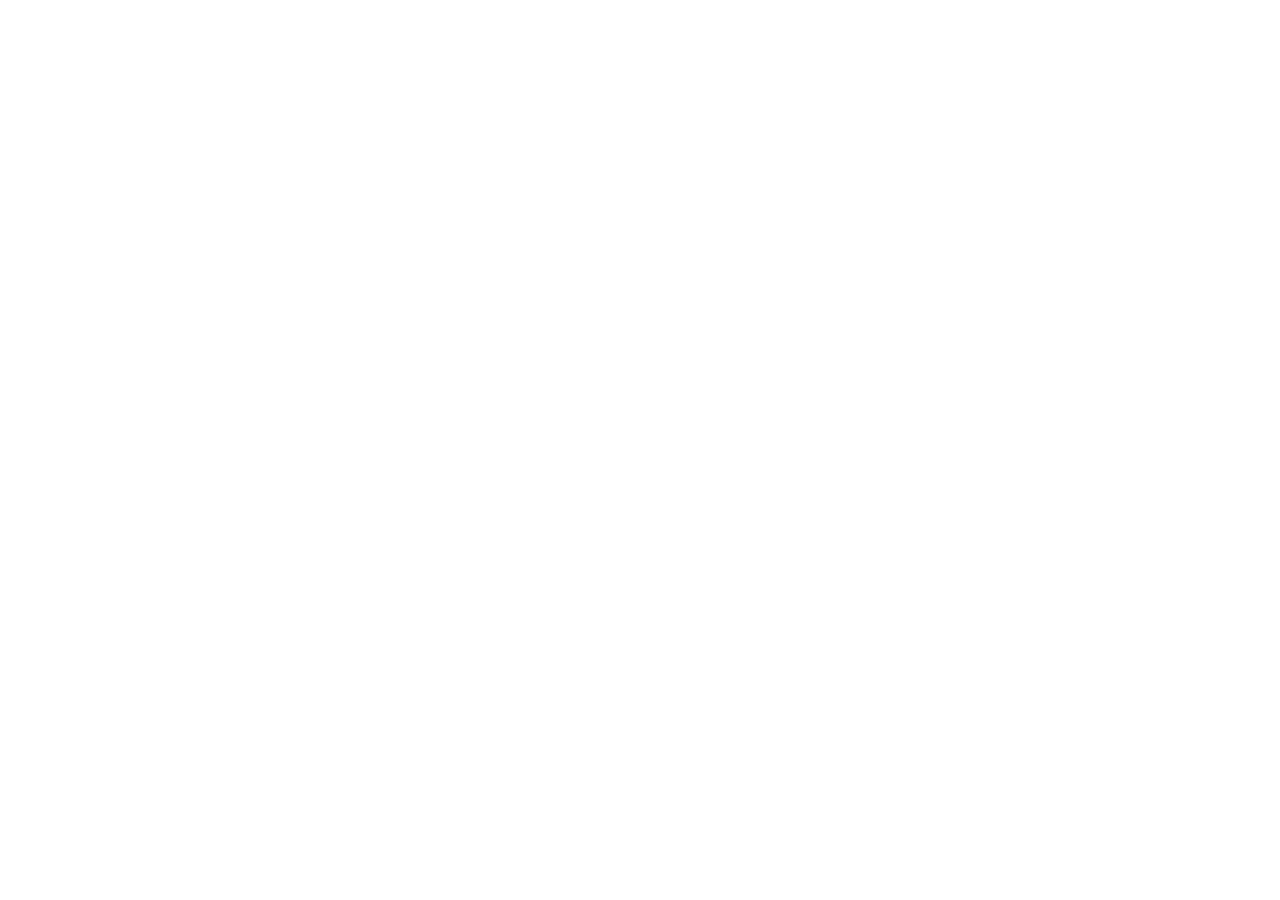
==== index.html @ 5cc33b31 "1. Context fix 2. Upgrade dependencies" ====
<!DOCTYPE html>
<html>
<head>
  <!--
    If you are serving your web app in a path other than the root, change the
    href value below to reflect the base path you are serving from.

    The path provided below has to start and end with a slash "/" in order for
    it to work correctly.

    For more details:
    * https://developer.mozilla.org/en-US/docs/Web/HTML/Element/base

    This is a placeholder for base href that will be replaced by the value of
    the `--base-href` argument provided to `flutter build`.
  -->
  <base href="/">

  <meta charset="UTF-8">
  <meta content="IE=Edge" http-equiv="X-UA-Compatible">
  <meta name="description" content="A new Flutter project.">

  <!-- iOS meta tags & icons -->
  <meta name="apple-mobile-web-app-capable" content="yes">
  <meta name="apple-mobile-web-app-status-bar-style" content="black">
  <meta name="apple-mobile-web-app-title" content="Gerzha Portfolio">
  <link rel="apple-touch-icon" href="icons/Icon-192.png">

  <!-- Favicon -->
  <link rel="icon" type="image/png" href="favicon.png"/>

  <title>Gerzha Portfolio</title>
  <link rel="manifest" href="manifest.json">
</head>
<body>
<script src="flutter_bootstrap.js" async></script>
</body>
</html>
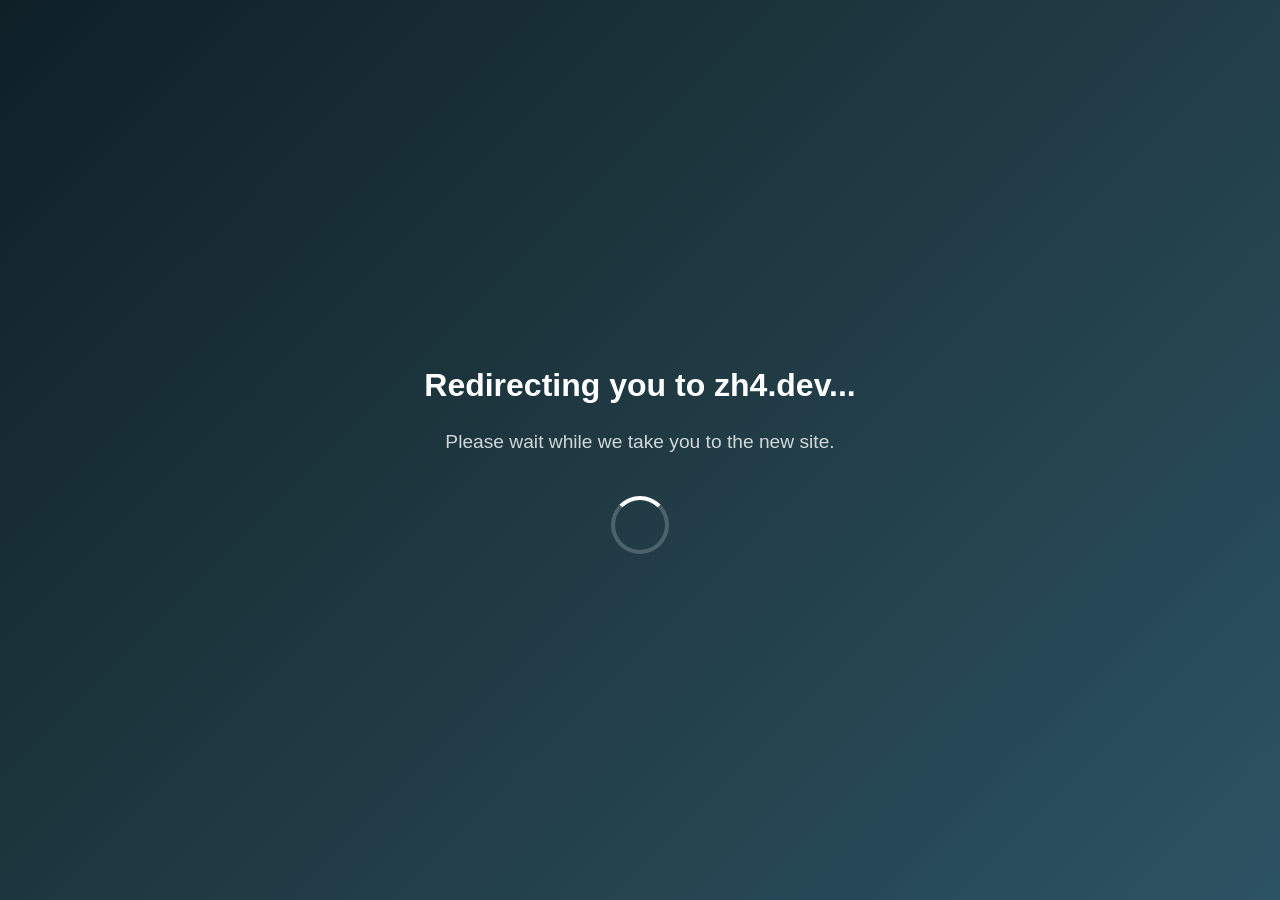
==== commit 07219bf8: "redirect update" ====
--- a/index.html
+++ b/index.html
@@ -1,38 +1,55 @@
 <!DOCTYPE html>
-<html>
-<head>
-  <!--
-    If you are serving your web app in a path other than the root, change the
-    href value below to reflect the base path you are serving from.
-
-    The path provided below has to start and end with a slash "/" in order for
-    it to work correctly.
-
-    For more details:
-    * https://developer.mozilla.org/en-US/docs/Web/HTML/Element/base
-
-    This is a placeholder for base href that will be replaced by the value of
-    the `--base-href` argument provided to `flutter build`.
-  -->
-  <base href="/">
-
-  <meta charset="UTF-8">
-  <meta content="IE=Edge" http-equiv="X-UA-Compatible">
-  <meta name="description" content="A new Flutter project.">
-
-  <!-- iOS meta tags & icons -->
-  <meta name="apple-mobile-web-app-capable" content="yes">
-  <meta name="apple-mobile-web-app-status-bar-style" content="black">
-  <meta name="apple-mobile-web-app-title" content="Gerzha Portfolio">
-  <link rel="apple-touch-icon" href="icons/Icon-192.png">
-
-  <!-- Favicon -->
-  <link rel="icon" type="image/png" href="favicon.png"/>
-
-  <title>Gerzha Portfolio</title>
-  <link rel="manifest" href="manifest.json">
-</head>
-<body>
-<script src="flutter_bootstrap.js" async></script>
-</body>
+<html lang="en">
+  <head>
+    <meta charset="UTF-8" />
+    <meta name="viewport" content="width=device-width, initial-scale=1.0" />
+    <title>Redirecting to zh4.dev...</title>
+    <style>
+      body {
+        background: linear-gradient(135deg, #0f2027, #203a43, #2c5364);
+        color: white;
+        font-family: Arial, sans-serif;
+        display: flex;
+        flex-direction: column;
+        justify-content: center;
+        align-items: center;
+        height: 100vh;
+        margin: 0;
+        text-align: center;
+      }
+      h1 {
+        font-size: 2rem;
+        margin-bottom: 0.5rem;
+      }
+      p {
+        font-size: 1.2rem;
+        opacity: 0.8;
+      }
+      .spinner {
+        margin-top: 1.5rem;
+        width: 50px;
+        height: 50px;
+        border: 4px solid rgba(255, 255, 255, 0.2);
+        border-top: 4px solid #fff;
+        border-radius: 50%;
+        animation: spin 1s linear infinite;
+      }
+      @keyframes spin {
+        to {
+          transform: rotate(360deg);
+        }
+      }
+    </style>
+    <meta http-equiv="refresh" content="3;url=https://zh4.dev/" />
+  </head>
+  <body>
+    <h1>Redirecting you to zh4.dev...</h1>
+    <p>Please wait while we take you to the new site.</p>
+    <div class="spinner"></div>
+    <script>
+      setTimeout(() => {
+        window.location.href = "https://zh4.dev/";
+      }, 3000);
+    </script>
+  </body>
 </html>
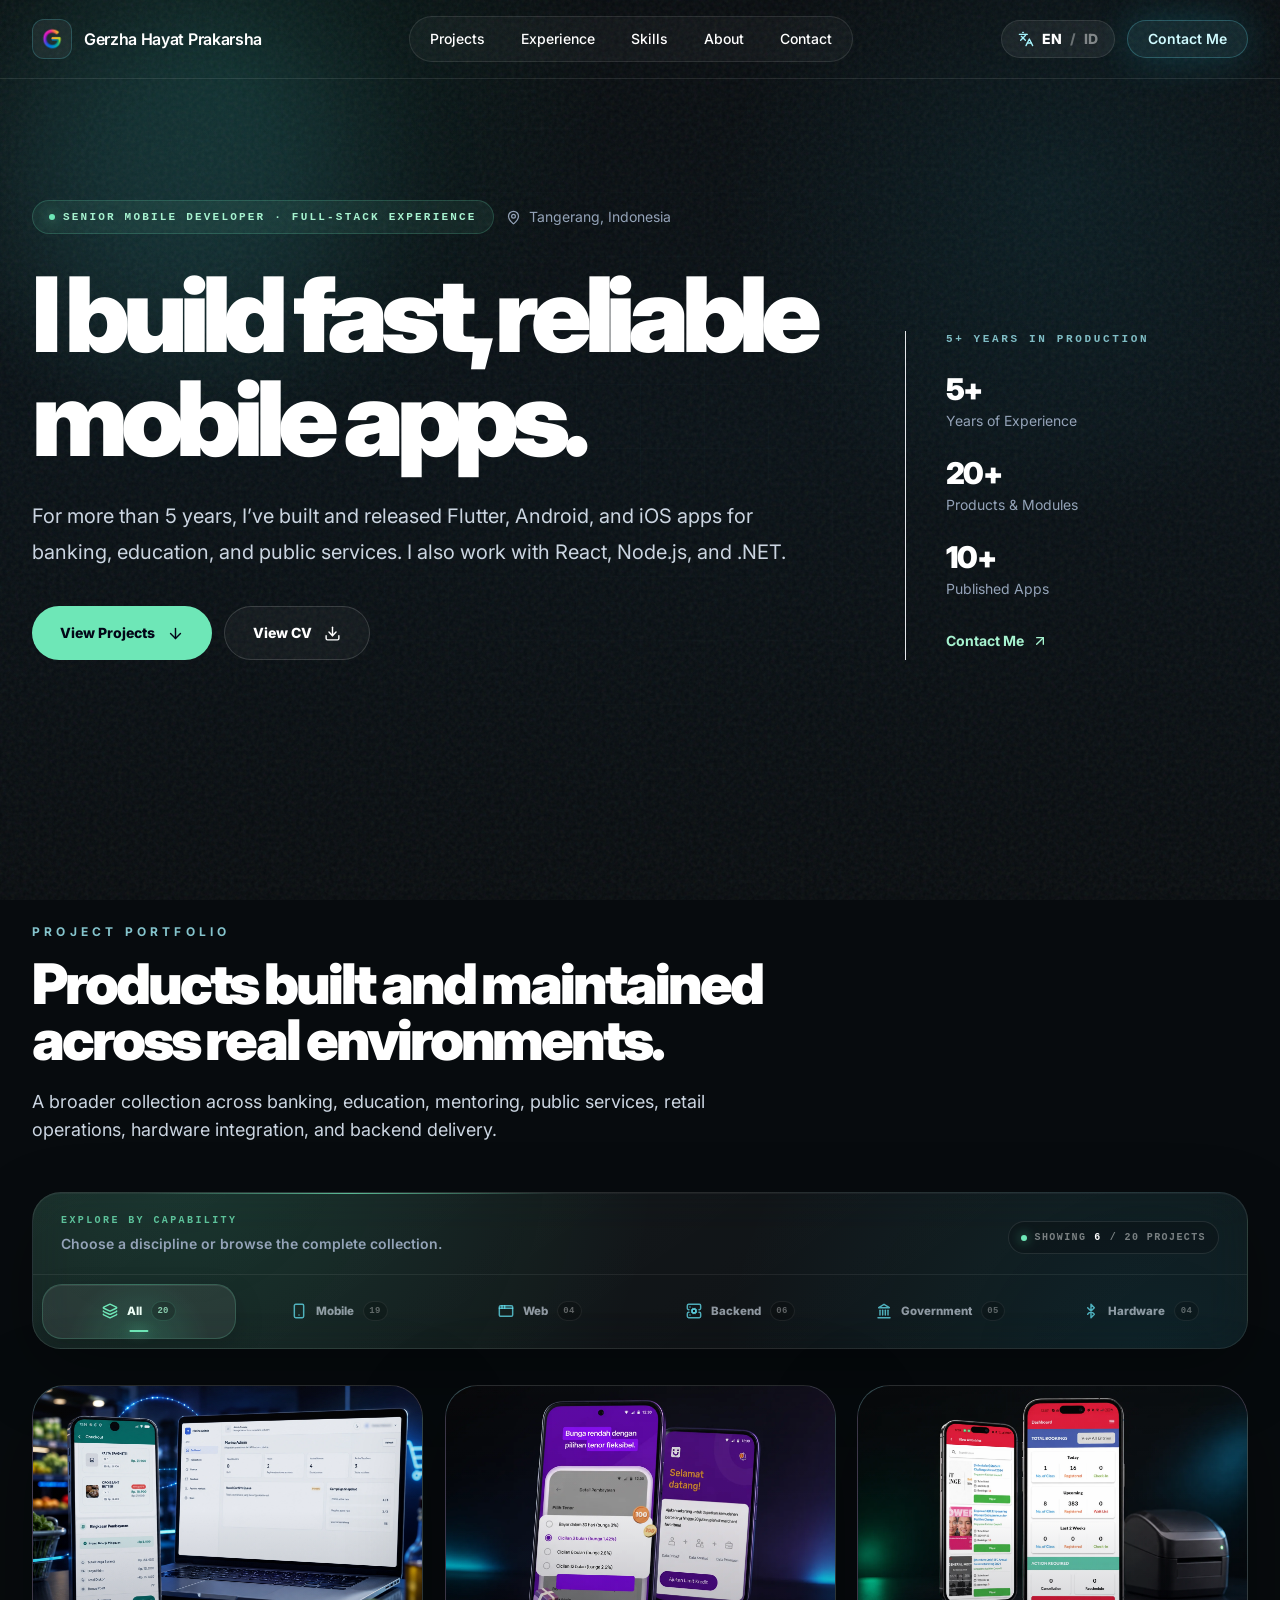
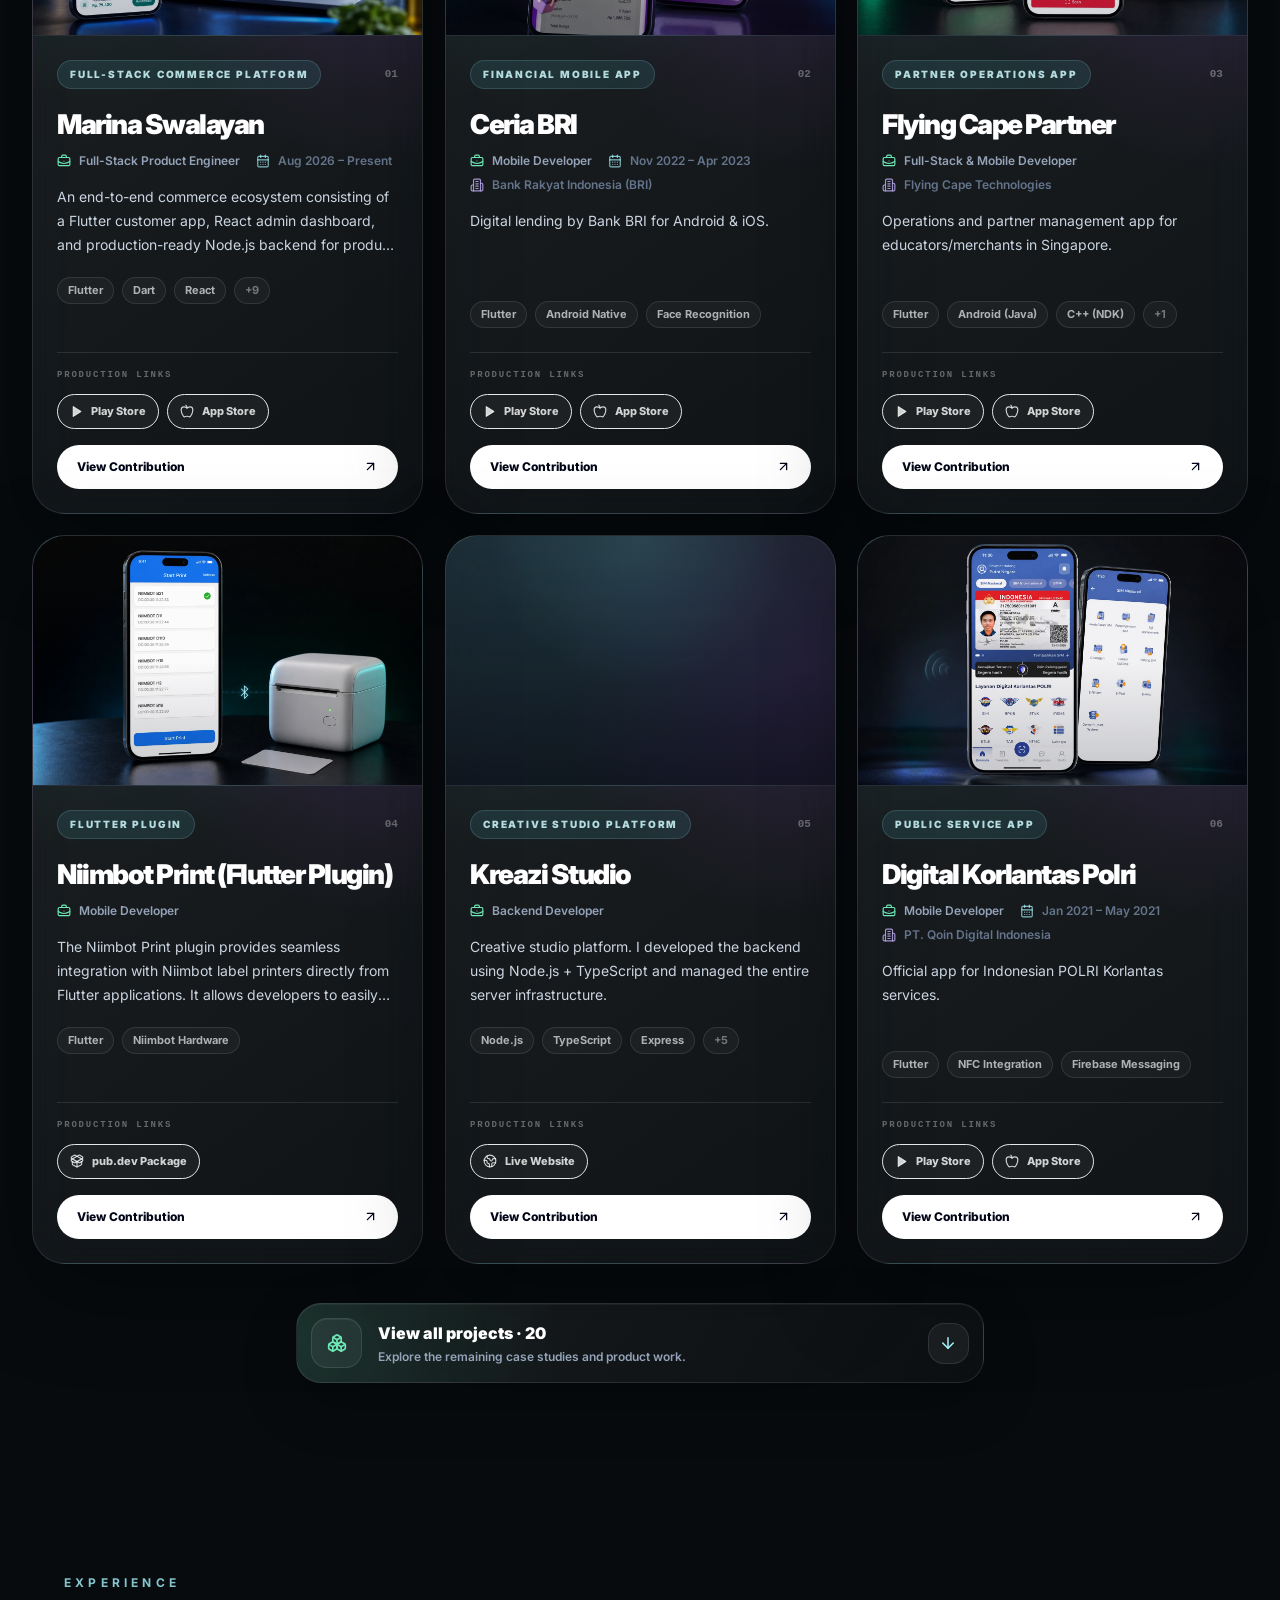
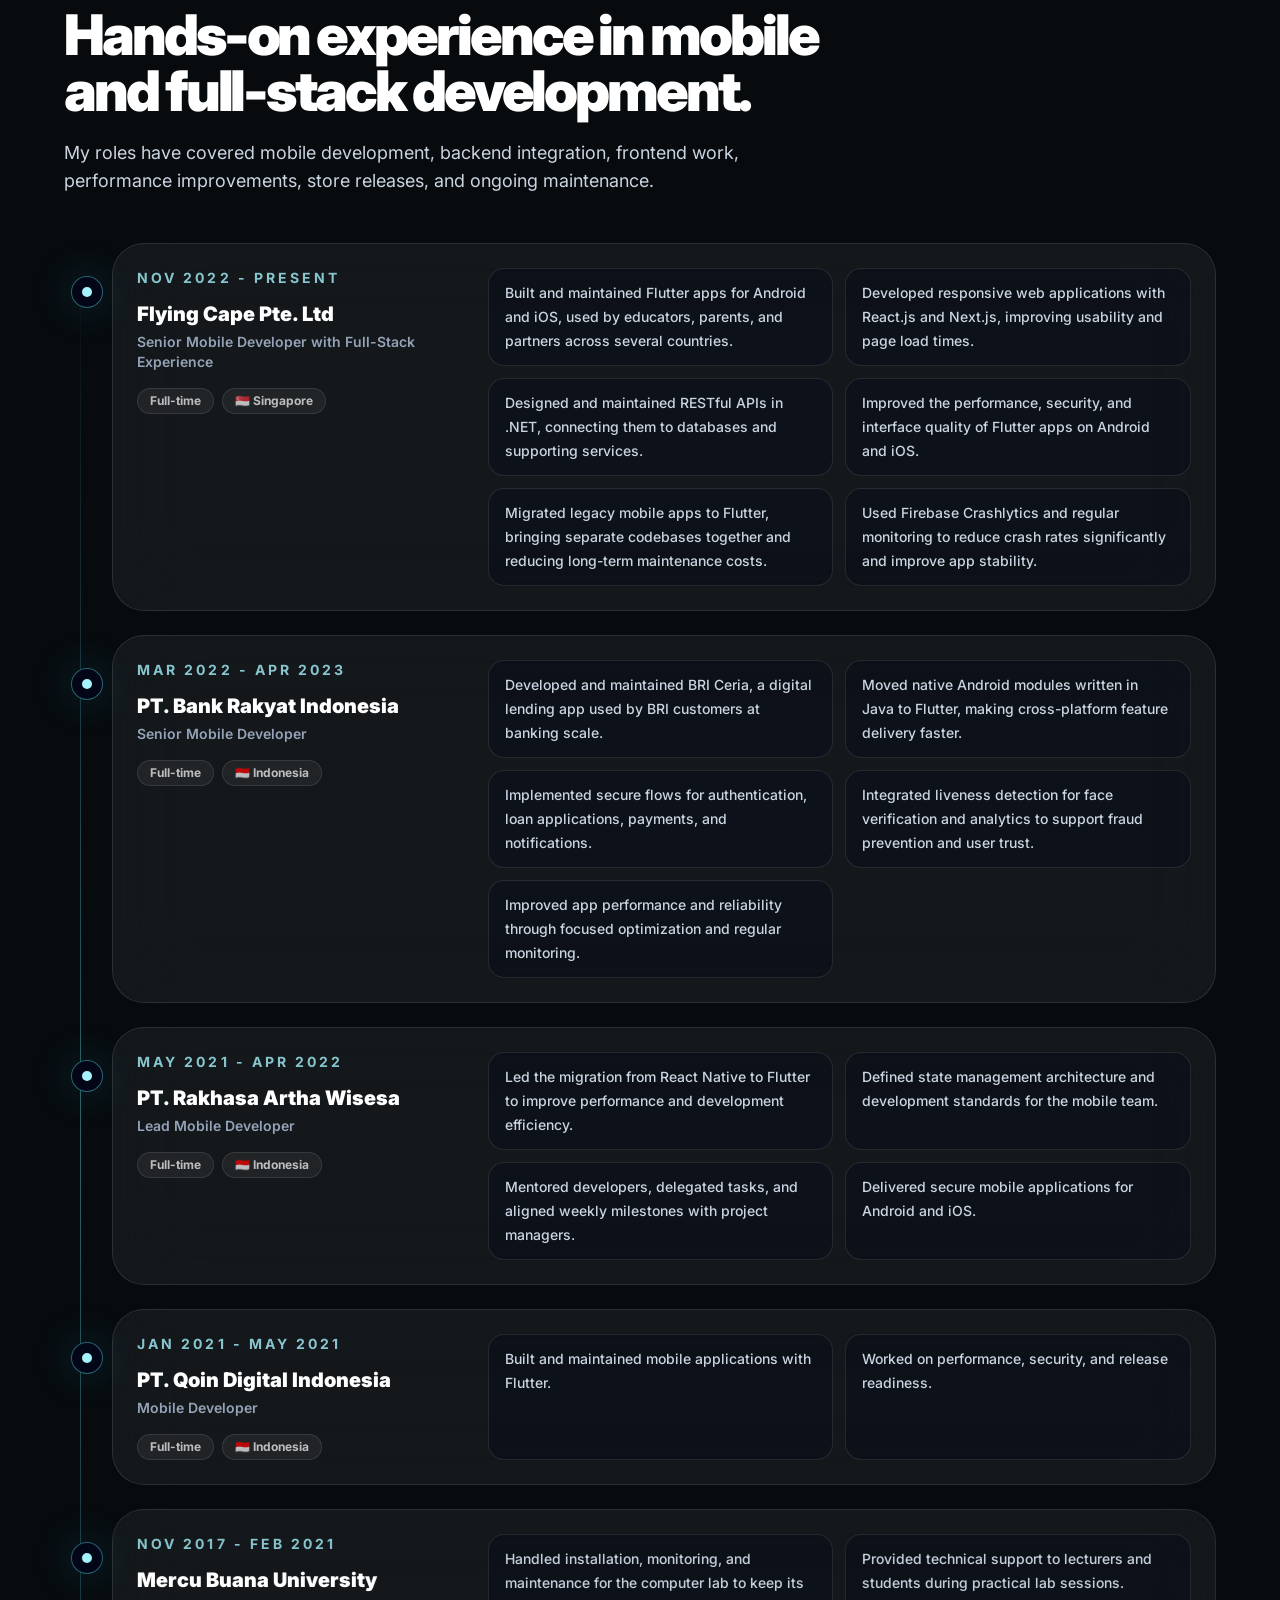
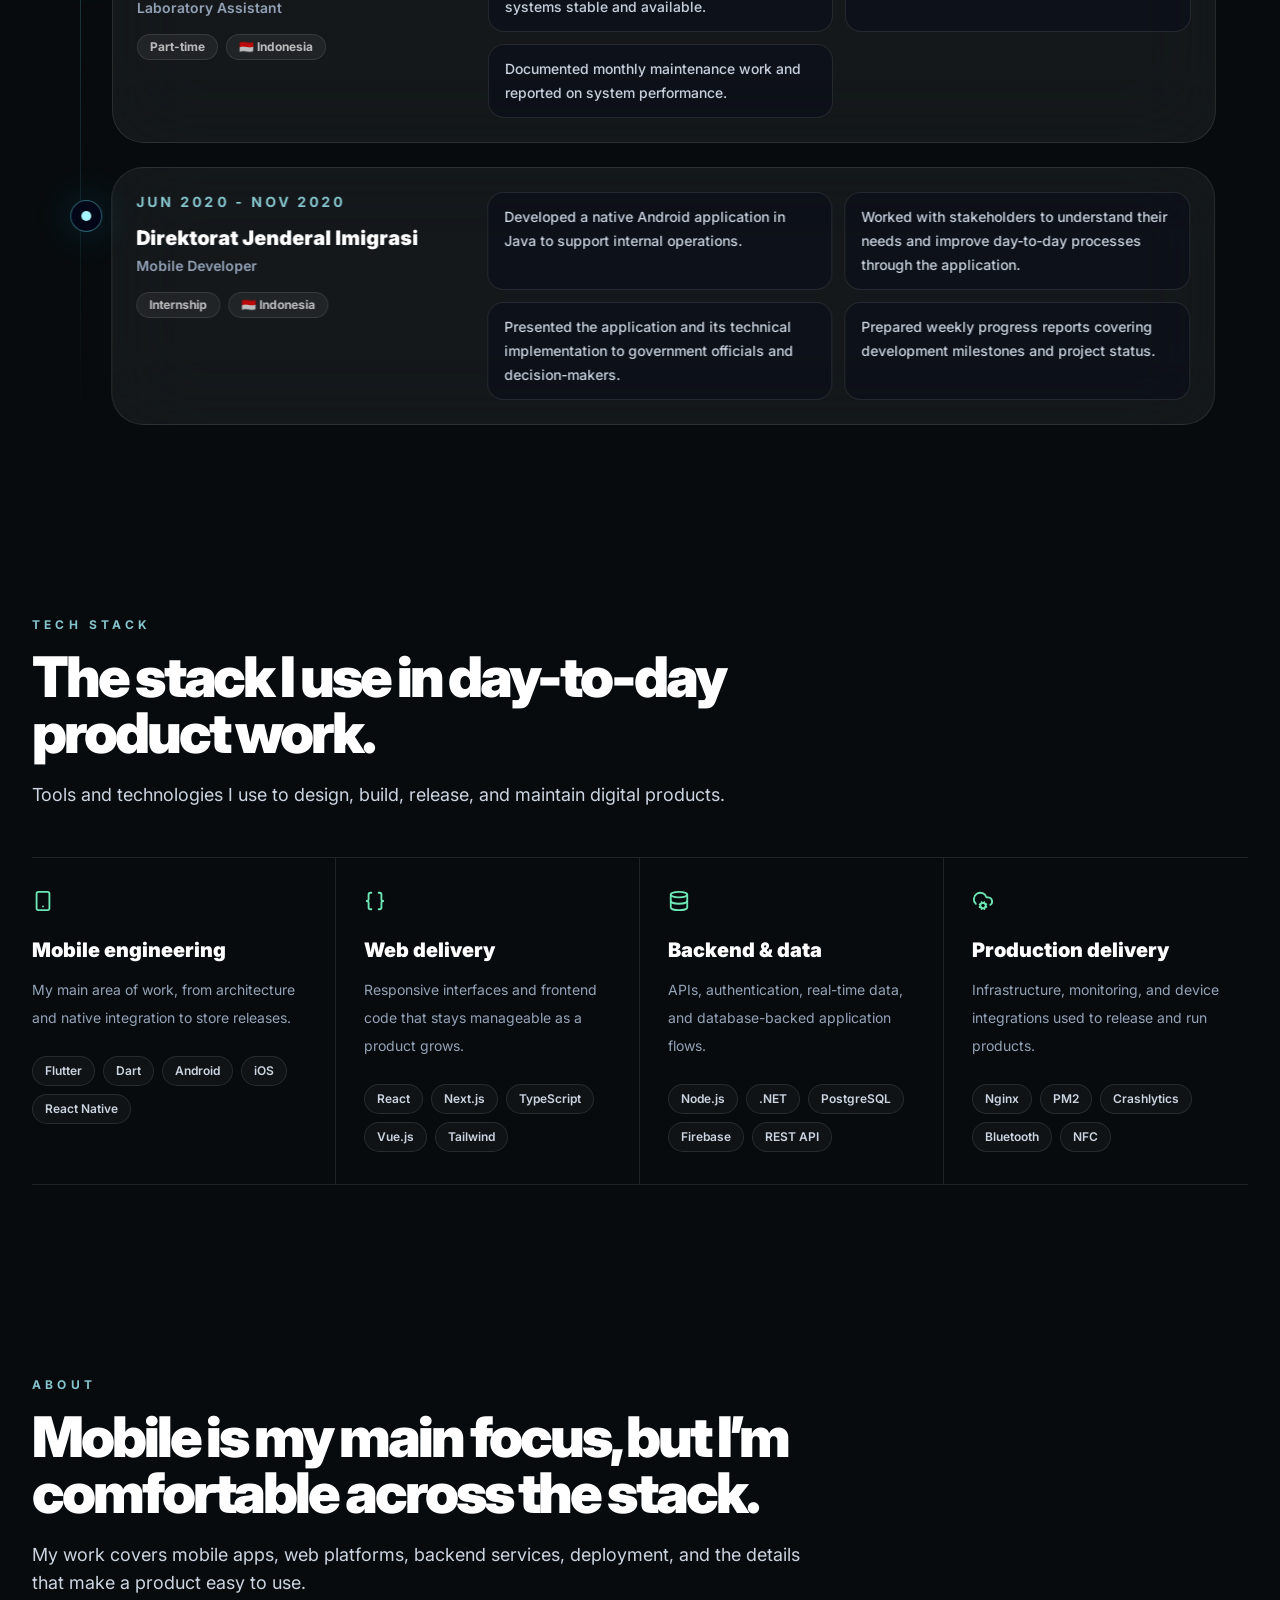
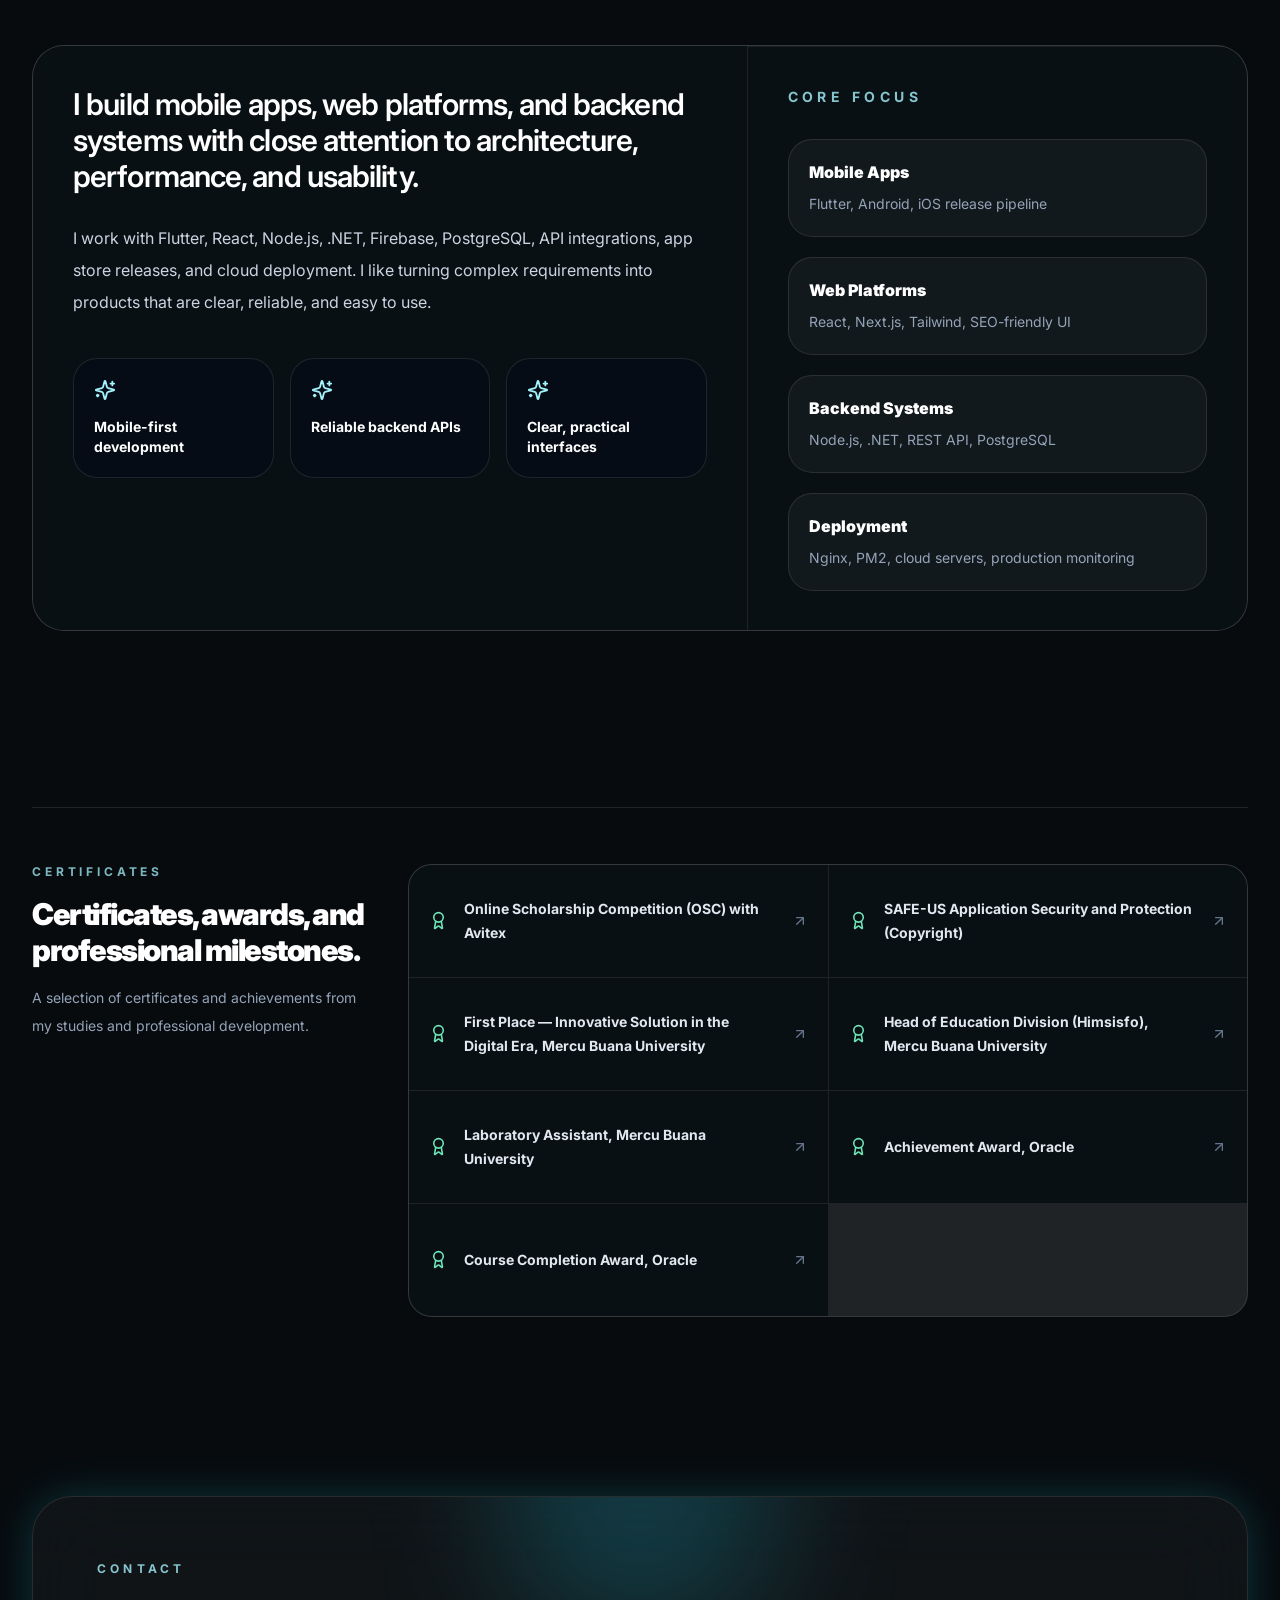
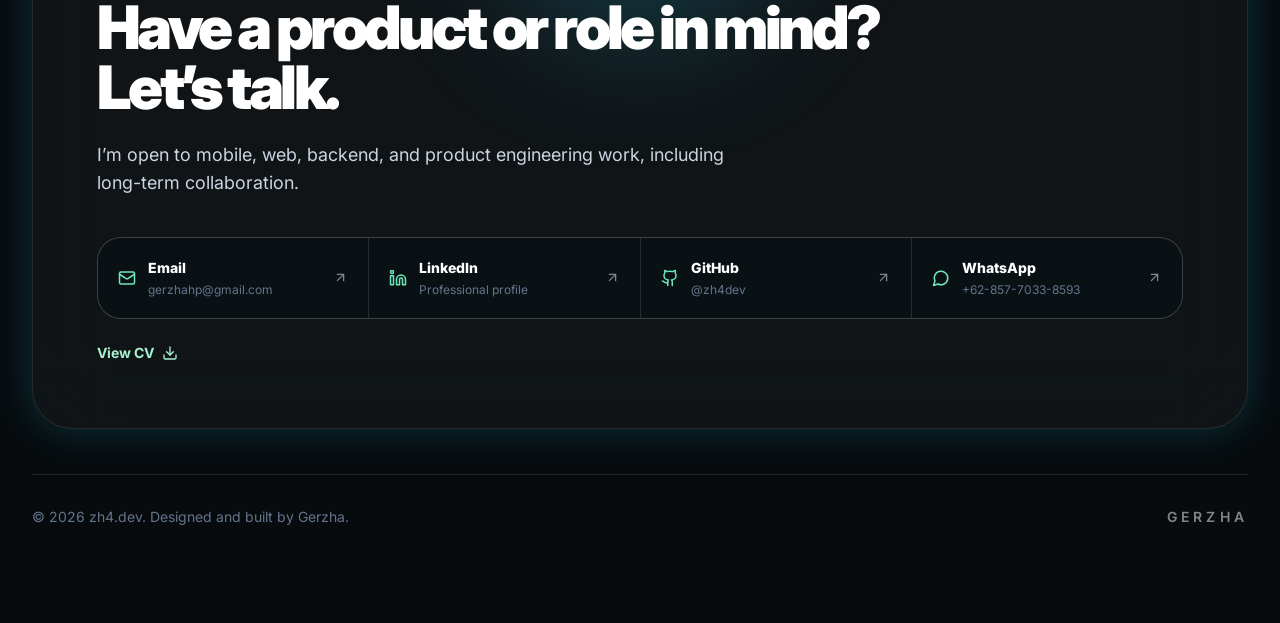
==== commit 74beda72: "deploy: 2d07aebafcedff096d722b6d6748d28597217d83" ====
--- a/index.html
+++ b/index.html
@@ -1,55 +1,55 @@
-<!DOCTYPE html>
+<!doctype html>
 <html lang="en">
   <head>
     <meta charset="UTF-8" />
     <meta name="viewport" content="width=device-width, initial-scale=1.0" />
-    <title>Redirecting to zh4.dev...</title>
-    <style>
-      body {
-        background: linear-gradient(135deg, #0f2027, #203a43, #2c5364);
-        color: white;
-        font-family: Arial, sans-serif;
-        display: flex;
-        flex-direction: column;
-        justify-content: center;
-        align-items: center;
-        height: 100vh;
-        margin: 0;
-        text-align: center;
-      }
-      h1 {
-        font-size: 2rem;
-        margin-bottom: 0.5rem;
-      }
-      p {
-        font-size: 1.2rem;
-        opacity: 0.8;
-      }
-      .spinner {
-        margin-top: 1.5rem;
-        width: 50px;
-        height: 50px;
-        border: 4px solid rgba(255, 255, 255, 0.2);
-        border-top: 4px solid #fff;
-        border-radius: 50%;
-        animation: spin 1s linear infinite;
-      }
-      @keyframes spin {
-        to {
-          transform: rotate(360deg);
-        }
-      }
-    </style>
-    <meta http-equiv="refresh" content="3;url=https://zh4.dev/" />
+    <meta
+      name="google-site-verification"
+      content="vZ1jw9jtbKmIU2nOE1uJ4Air_D8agWM5PkGmfLIkGTE"
+    />
+    <link rel="icon" type="image/svg+xml" href="/images/logo.png" />
+    <meta
+      name="description"
+      content="Portfolio of Gerzha Hayat Prakarsha, a Senior Mobile and Full-Stack Developer working with Flutter, React, Node.js, .NET, Firebase, and PostgreSQL."
+    />
+    <meta
+      property="og:title"
+      content="Gerzha / zh4.dev — Full-Stack & Mobile Developer"
+    />
+    <meta
+      property="og:description"
+      content="I build mobile apps, web platforms, and backend systems with a focus on performance, reliability, and usability."
+    />
+    <meta property="og:type" content="website" />
+    <meta property="og:url" content="https://zh4.dev/" />
+    <meta property="og:site_name" content="zh4.dev — Gerzha Portfolio" />
+    <meta property="og:image" content="https://zh4.dev/images/og-zh4-dev.png" />
+    <meta property="og:image:width" content="1200" />
+    <meta property="og:image:height" content="630" />
+    <meta property="twitter:card" content="summary_large_image" />
+    <meta
+      property="twitter:title"
+      content="Gerzha / zh4.dev — Full-Stack & Mobile Developer"
+    />
+    <meta
+      property="twitter:description"
+      content="I build mobile apps, web platforms, and backend systems with a focus on performance, reliability, and usability."
+    />
+    <meta
+      property="twitter:image"
+      content="https://zh4.dev/images/og-zh4-dev.png"
+    />
+    <title>Gerzha / zh4.dev — Full-Stack & Mobile Developer</title>
+    <link rel="preconnect" href="https://fonts.googleapis.com" />
+    <link rel="preconnect" href="https://fonts.gstatic.com" crossorigin />
+    <link
+      href="https://fonts.googleapis.com/css2?family=Inter:wght@400;500;600;700;800;900&display=swap"
+      rel="stylesheet"
+    />
+    <script type="module" crossorigin src="/assets/index-fwxd64gO.js"></script>
+    <link rel="stylesheet" crossorigin href="/assets/index-BxoQ1Bgg.css">
   </head>
   <body>
-    <h1>Redirecting you to zh4.dev...</h1>
-    <p>Please wait while we take you to the new site.</p>
-    <div class="spinner"></div>
-    <script>
-      setTimeout(() => {
-        window.location.href = "https://zh4.dev/";
-      }, 3000);
-    </script>
+    <div id="root"></div>
   </body>
 </html>
--- a/assets/index-BxoQ1Bgg.css
+++ b/assets/index-BxoQ1Bgg.css
@@ -0,0 +1 @@
+*,:before,:after{--tw-border-spacing-x: 0;--tw-border-spacing-y: 0;--tw-translate-x: 0;--tw-translate-y: 0;--tw-rotate: 0;--tw-skew-x: 0;--tw-skew-y: 0;--tw-scale-x: 1;--tw-scale-y: 1;--tw-pan-x: ;--tw-pan-y: ;--tw-pinch-zoom: ;--tw-scroll-snap-strictness: proximity;--tw-gradient-from-position: ;--tw-gradient-via-position: ;--tw-gradient-to-position: ;--tw-ordinal: ;--tw-slashed-zero: ;--tw-numeric-figure: ;--tw-numeric-spacing: ;--tw-numeric-fraction: ;--tw-ring-inset: ;--tw-ring-offset-width: 0px;--tw-ring-offset-color: #fff;--tw-ring-color: rgb(59 130 246 / .5);--tw-ring-offset-shadow: 0 0 #0000;--tw-ring-shadow: 0 0 #0000;--tw-shadow: 0 0 #0000;--tw-shadow-colored: 0 0 #0000;--tw-blur: ;--tw-brightness: ;--tw-contrast: ;--tw-grayscale: ;--tw-hue-rotate: ;--tw-invert: ;--tw-saturate: ;--tw-sepia: ;--tw-drop-shadow: ;--tw-backdrop-blur: ;--tw-backdrop-brightness: ;--tw-backdrop-contrast: ;--tw-backdrop-grayscale: ;--tw-backdrop-hue-rotate: ;--tw-backdrop-invert: ;--tw-backdrop-opacity: ;--tw-backdrop-saturate: ;--tw-backdrop-sepia: ;--tw-contain-size: ;--tw-contain-layout: ;--tw-contain-paint: ;--tw-contain-style: }::backdrop{--tw-border-spacing-x: 0;--tw-border-spacing-y: 0;--tw-translate-x: 0;--tw-translate-y: 0;--tw-rotate: 0;--tw-skew-x: 0;--tw-skew-y: 0;--tw-scale-x: 1;--tw-scale-y: 1;--tw-pan-x: ;--tw-pan-y: ;--tw-pinch-zoom: ;--tw-scroll-snap-strictness: proximity;--tw-gradient-from-position: ;--tw-gradient-via-position: ;--tw-gradient-to-position: ;--tw-ordinal: ;--tw-slashed-zero: ;--tw-numeric-figure: ;--tw-numeric-spacing: ;--tw-numeric-fraction: ;--tw-ring-inset: ;--tw-ring-offset-width: 0px;--tw-ring-offset-color: #fff;--tw-ring-color: rgb(59 130 246 / .5);--tw-ring-offset-shadow: 0 0 #0000;--tw-ring-shadow: 0 0 #0000;--tw-shadow: 0 0 #0000;--tw-shadow-colored: 0 0 #0000;--tw-blur: ;--tw-brightness: ;--tw-contrast: ;--tw-grayscale: ;--tw-hue-rotate: ;--tw-invert: ;--tw-saturate: ;--tw-sepia: ;--tw-drop-shadow: ;--tw-backdrop-blur: ;--tw-backdrop-brightness: ;--tw-backdrop-contrast: ;--tw-backdrop-grayscale: ;--tw-backdrop-hue-rotate: ;--tw-backdrop-invert: ;--tw-backdrop-opacity: ;--tw-backdrop-saturate: ;--tw-backdrop-sepia: ;--tw-contain-size: ;--tw-contain-layout: ;--tw-contain-paint: ;--tw-contain-style: }*,:before,:after{box-sizing:border-box;border-width:0;border-style:solid;border-color:#e5e7eb}:before,:after{--tw-content: ""}html,:host{line-height:1.5;-webkit-text-size-adjust:100%;-moz-tab-size:4;-o-tab-size:4;tab-size:4;font-family:Inter,ui-sans-serif,system-ui;font-feature-settings:normal;font-variation-settings:normal;-webkit-tap-highlight-color:transparent}body{margin:0;line-height:inherit}hr{height:0;color:inherit;border-top-width:1px}abbr:where([title]){-webkit-text-decoration:underline dotted;text-decoration:underline dotted}h1,h2,h3,h4,h5,h6{font-size:inherit;font-weight:inherit}a{color:inherit;text-decoration:inherit}b,strong{font-weight:bolder}code,kbd,samp,pre{font-family:ui-monospace,SFMono-Regular,Menlo,Monaco,Consolas,Liberation Mono,Courier New,monospace;font-feature-settings:normal;font-variation-settings:normal;font-size:1em}small{font-size:80%}sub,sup{font-size:75%;line-height:0;position:relative;vertical-align:baseline}sub{bottom:-.25em}sup{top:-.5em}table{text-indent:0;border-color:inherit;border-collapse:collapse}button,input,optgroup,select,textarea{font-family:inherit;font-feature-settings:inherit;font-variation-settings:inherit;font-size:100%;font-weight:inherit;line-height:inherit;letter-spacing:inherit;color:inherit;margin:0;padding:0}button,select{text-transform:none}button,input:where([type=button]),input:where([type=reset]),input:where([type=submit]){-webkit-appearance:button;background-color:transparent;background-image:none}:-moz-focusring{outline:auto}:-moz-ui-invalid{box-shadow:none}progress{vertical-align:baseline}::-webkit-inner-spin-button,::-webkit-outer-spin-button{height:auto}[type=search]{-webkit-appearance:textfield;outline-offset:-2px}::-webkit-search-decoration{-webkit-appearance:none}::-webkit-file-upload-button{-webkit-appearance:button;font:inherit}summary{display:list-item}blockquote,dl,dd,h1,h2,h3,h4,h5,h6,hr,figure,p,pre{margin:0}fieldset{margin:0;padding:0}legend{padding:0}ol,ul,menu{list-style:none;margin:0;padding:0}dialog{padding:0}textarea{resize:vertical}input::-moz-placeholder,textarea::-moz-placeholder{opacity:1;color:#9ca3af}input::placeholder,textarea::placeholder{opacity:1;color:#9ca3af}button,[role=button]{cursor:pointer}:disabled{cursor:default}img,svg,video,canvas,audio,iframe,embed,object{display:block;vertical-align:middle}img,video{max-width:100%;height:auto}[hidden]:where(:not([hidden=until-found])){display:none}.pointer-events-none{pointer-events:none}.fixed{position:fixed}.absolute{position:absolute}.relative{position:relative}.sticky{position:sticky}.inset-0{top:0;right:0;bottom:0;left:0}.inset-5{top:1.25rem;right:1.25rem;bottom:1.25rem;left:1.25rem}.inset-x-8{left:2rem;right:2rem}.-bottom-14{bottom:-3.5rem}.-left-\[2\.6rem\]{left:-2.6rem}.-right-12{right:-3rem}.-top-12{top:-3rem}.left-0{left:0}.left-1\/2{left:50%}.left-10{left:2.5rem}.left-4{left:1rem}.right-0{right:0}.top-0{top:0}.top-1\/2{top:50%}.top-8{top:2rem}.z-0{z-index:0}.z-10{z-index:10}.z-50{z-index:50}.z-\[100\]{z-index:100}.z-\[1\]{z-index:1}.mx-5{margin-left:1.25rem;margin-right:1.25rem}.mx-auto{margin-left:auto;margin-right:auto}.mb-12{margin-bottom:3rem}.mb-2{margin-bottom:.5rem}.mb-3{margin-bottom:.75rem}.mb-4{margin-bottom:1rem}.mb-5{margin-bottom:1.25rem}.mb-7{margin-bottom:1.75rem}.mb-8{margin-bottom:2rem}.mb-9{margin-bottom:2.25rem}.mt-0\.5{margin-top:.125rem}.mt-1{margin-top:.25rem}.mt-1\.5{margin-top:.375rem}.mt-10{margin-top:2.5rem}.mt-12{margin-top:3rem}.mt-2{margin-top:.5rem}.mt-3{margin-top:.75rem}.mt-4{margin-top:1rem}.mt-5{margin-top:1.25rem}.mt-6{margin-top:1.5rem}.mt-7{margin-top:1.75rem}.mt-8{margin-top:2rem}.mt-9{margin-top:2.25rem}.mt-auto{margin-top:auto}.line-clamp-1{overflow:hidden;display:-webkit-box;-webkit-box-orient:vertical;-webkit-line-clamp:1}.line-clamp-3{overflow:hidden;display:-webkit-box;-webkit-box-orient:vertical;-webkit-line-clamp:3}.block{display:block}.flex{display:flex}.inline-flex{display:inline-flex}.grid{display:grid}.hidden{display:none}.aspect-\[16\/10\]{aspect-ratio:16/10}.h-1\.5{height:.375rem}.h-10{height:2.5rem}.h-14{height:3.5rem}.h-2{height:.5rem}.h-2\.5{height:.625rem}.h-20{height:5rem}.h-28{height:7rem}.h-3{height:.75rem}.h-32{height:8rem}.h-36{height:9rem}.h-6{height:1.5rem}.h-72{height:18rem}.h-8{height:2rem}.h-\[360px\]{height:360px}.h-full{height:100%}.h-px{height:1px}.max-h-\[calc\(100svh-4rem\)\]{max-height:calc(100svh - 4rem)}.min-h-28{min-height:7rem}.min-h-\[4\.5rem\]{min-height:4.5rem}.min-h-\[92vh\]{min-height:92vh}.min-h-screen{min-height:100vh}.w-1\.5{width:.375rem}.w-10{width:2.5rem}.w-14{width:3.5rem}.w-2\.5{width:.625rem}.w-20{width:5rem}.w-24{width:6rem}.w-28{width:7rem}.w-32{width:8rem}.w-36{width:9rem}.w-6{width:1.5rem}.w-72{width:18rem}.w-8{width:2rem}.w-\[360px\]{width:360px}.w-fit{width:-moz-fit-content;width:fit-content}.w-full{width:100%}.w-max{width:-moz-max-content;width:max-content}.w-px{width:1px}.min-w-0{min-width:0px}.max-w-2xl{max-width:42rem}.max-w-3xl{max-width:48rem}.max-w-4xl{max-width:56rem}.max-w-6xl{max-width:72rem}.max-w-7xl{max-width:80rem}.max-w-\[13ch\]{max-width:13ch}.flex-1{flex:1 1 0%}.shrink-0{flex-shrink:0}.-translate-x-1\/2{--tw-translate-x: -50%;transform:translate(var(--tw-translate-x),var(--tw-translate-y)) rotate(var(--tw-rotate)) skew(var(--tw-skew-x)) skewY(var(--tw-skew-y)) scaleX(var(--tw-scale-x)) scaleY(var(--tw-scale-y))}.-translate-y-1\/2{--tw-translate-y: -50%;transform:translate(var(--tw-translate-x),var(--tw-translate-y)) rotate(var(--tw-rotate)) skew(var(--tw-skew-x)) skewY(var(--tw-skew-y)) scaleX(var(--tw-scale-x)) scaleY(var(--tw-scale-y))}.transform{transform:translate(var(--tw-translate-x),var(--tw-translate-y)) rotate(var(--tw-rotate)) skew(var(--tw-skew-x)) skewY(var(--tw-skew-y)) scaleX(var(--tw-scale-x)) scaleY(var(--tw-scale-y))}@keyframes marquee{0%{transform:translate(0)}to{transform:translate(-50%)}}.animate-marquee{animation:marquee 30s linear infinite}.resize{resize:both}.scroll-mt-24{scroll-margin-top:6rem}.grid-cols-2{grid-template-columns:repeat(2,minmax(0,1fr))}.grid-cols-3{grid-template-columns:repeat(3,minmax(0,1fr))}.grid-cols-\[1fr_\.6fr\]{grid-template-columns:1fr .6fr}.flex-col{flex-direction:column}.flex-wrap{flex-wrap:wrap}.items-start{align-items:flex-start}.items-end{align-items:flex-end}.items-center{align-items:center}.justify-end{justify-content:flex-end}.justify-center{justify-content:center}.justify-between{justify-content:space-between}.gap-1{gap:.25rem}.gap-10{gap:2.5rem}.gap-14{gap:3.5rem}.gap-2{gap:.5rem}.gap-3{gap:.75rem}.gap-4{gap:1rem}.gap-5{gap:1.25rem}.gap-6{gap:1.5rem}.gap-8{gap:2rem}.gap-px{gap:1px}.gap-x-4{-moz-column-gap:1rem;column-gap:1rem}.gap-x-8{-moz-column-gap:2rem;column-gap:2rem}.gap-y-2{row-gap:.5rem}.gap-y-6{row-gap:1.5rem}.space-y-5>:not([hidden])~:not([hidden]){--tw-space-y-reverse: 0;margin-top:calc(1.25rem * calc(1 - var(--tw-space-y-reverse)));margin-bottom:calc(1.25rem * var(--tw-space-y-reverse))}.space-y-6>:not([hidden])~:not([hidden]){--tw-space-y-reverse: 0;margin-top:calc(1.5rem * calc(1 - var(--tw-space-y-reverse)));margin-bottom:calc(1.5rem * var(--tw-space-y-reverse))}.overflow-hidden{overflow:hidden}.overflow-y-auto{overflow-y:auto}.overscroll-contain{overscroll-behavior:contain}.truncate{overflow:hidden;text-overflow:ellipsis;white-space:nowrap}.rounded-2xl{border-radius:1rem}.rounded-3xl{border-radius:1.5rem}.rounded-\[1\.4rem\]{border-radius:1.4rem}.rounded-\[1\.5rem\]{border-radius:1.5rem}.rounded-\[1\.6rem\]{border-radius:1.6rem}.rounded-\[1\.7rem\]{border-radius:1.7rem}.rounded-\[2\.5rem\]{border-radius:2.5rem}.rounded-\[2rem\]{border-radius:2rem}.rounded-full{border-radius:9999px}.rounded-xl{border-radius:.75rem}.border{border-width:1px}.border-y{border-top-width:1px;border-bottom-width:1px}.border-b{border-bottom-width:1px}.border-t{border-top-width:1px}.border-dashed{border-style:dashed}.border-cyan-200\/15{border-color:#a5f3fc26}.border-cyan-300\/20{border-color:#67e8f933}.border-cyan-300\/25{border-color:#67e8f940}.border-cyan-300\/40{border-color:#67e8f966}.border-emerald-300\/20{border-color:#6ee7b733}.border-white\/10{border-color:#ffffff1a}.border-white\/15{border-color:#ffffff26}.border-white\/\[0\.07\]{border-color:#ffffff12}.border-white\/\[0\.08\]{border-color:#ffffff14}.bg-\[\#070b0e\]{--tw-bg-opacity: 1;background-color:rgb(7 11 14 / var(--tw-bg-opacity, 1))}.bg-\[\#091015\]\/95{background-color:#091015f2}.bg-black\/10{background-color:#0000001a}.bg-black\/20{background-color:#0003}.bg-cyan-200{--tw-bg-opacity: 1;background-color:rgb(165 243 252 / var(--tw-bg-opacity, 1))}.bg-cyan-200\/45{background-color:#a5f3fc73}.bg-cyan-300\/10{background-color:#67e8f91a}.bg-cyan-400\/20{background-color:#22d3ee33}.bg-emerald-300{--tw-bg-opacity: 1;background-color:rgb(110 231 183 / var(--tw-bg-opacity, 1))}.bg-emerald-300\/10{background-color:#6ee7b71a}.bg-emerald-300\/\[0\.08\]{background-color:#6ee7b714}.bg-slate-950{--tw-bg-opacity: 1;background-color:rgb(2 6 23 / var(--tw-bg-opacity, 1))}.bg-slate-950\/0{background-color:#02061700}.bg-slate-950\/20{background-color:#02061733}.bg-slate-950\/25{background-color:#02061740}.bg-slate-950\/30{background-color:#0206174d}.bg-slate-950\/35{background-color:#02061759}.bg-slate-950\/45{background-color:#02061773}.bg-slate-950\/65{background-color:#020617a6}.bg-slate-950\/70{background-color:#020617b3}.bg-slate-950\/75{background-color:#020617bf}.bg-slate-950\/95{background-color:#020617f2}.bg-violet-400\/10{background-color:#a78bfa1a}.bg-white{--tw-bg-opacity: 1;background-color:rgb(255 255 255 / var(--tw-bg-opacity, 1))}.bg-white\/10{background-color:#ffffff1a}.bg-white\/20{background-color:#fff3}.bg-white\/30{background-color:#ffffff4d}.bg-white\/40{background-color:#fff6}.bg-white\/70{background-color:#ffffffb3}.bg-white\/80{background-color:#fffc}.bg-white\/\[0\.035\]{background-color:#ffffff09}.bg-white\/\[0\.045\]{background-color:#ffffff0b}.bg-white\/\[0\.04\]{background-color:#ffffff0a}.bg-white\/\[0\.055\]{background-color:#ffffff0e}.bg-white\/\[0\.06\]{background-color:#ffffff0f}.bg-\[radial-gradient\(circle_at_18\%_8\%\,rgba\(16\,185\,129\,\.10\)\,transparent_28\%\)\,radial-gradient\(circle_at_82\%_22\%\,rgba\(34\,211\,238\,\.07\)\,transparent_26\%\)\,linear-gradient\(180deg\,\#070b0e_0\%\,\#081015_48\%\,\#070b0e_100\%\)\]{background-image:radial-gradient(circle at 18% 8%,rgba(16,185,129,.1),transparent 28%),radial-gradient(circle at 82% 22%,rgba(34,211,238,.07),transparent 26%),linear-gradient(180deg,#070b0e,#081015 48%,#070b0e)}.bg-\[radial-gradient\(circle_at_25\%_20\%\,rgba\(255\,255\,255\,\.34\)\,transparent_28\%\)\,radial-gradient\(circle_at_80\%_70\%\,rgba\(255\,255\,255\,\.17\)\,transparent_24\%\)\]{background-image:radial-gradient(circle at 25% 20%,rgba(255,255,255,.34),transparent 28%),radial-gradient(circle at 80% 70%,rgba(255,255,255,.17),transparent 24%)}.bg-gradient-to-b{background-image:linear-gradient(to bottom,var(--tw-gradient-stops))}.bg-gradient-to-br{background-image:linear-gradient(to bottom right,var(--tw-gradient-stops))}.bg-gradient-to-r{background-image:linear-gradient(to right,var(--tw-gradient-stops))}.bg-gradient-to-t{background-image:linear-gradient(to top,var(--tw-gradient-stops))}.from-amber-200{--tw-gradient-from: #fde68a var(--tw-gradient-from-position);--tw-gradient-to: rgb(253 230 138 / 0) var(--tw-gradient-to-position);--tw-gradient-stops: var(--tw-gradient-from), var(--tw-gradient-to)}.from-amber-300{--tw-gradient-from: #fcd34d var(--tw-gradient-from-position);--tw-gradient-to: rgb(252 211 77 / 0) var(--tw-gradient-to-position);--tw-gradient-stops: var(--tw-gradient-from), var(--tw-gradient-to)}.from-blue-300{--tw-gradient-from: #93c5fd var(--tw-gradient-from-position);--tw-gradient-to: rgb(147 197 253 / 0) var(--tw-gradient-to-position);--tw-gradient-stops: var(--tw-gradient-from), var(--tw-gradient-to)}.from-blue-500{--tw-gradient-from: #3b82f6 var(--tw-gradient-from-position);--tw-gradient-to: rgb(59 130 246 / 0) var(--tw-gradient-to-position);--tw-gradient-stops: var(--tw-gradient-from), var(--tw-gradient-to)}.from-cyan-300{--tw-gradient-from: #67e8f9 var(--tw-gradient-from-position);--tw-gradient-to: rgb(103 232 249 / 0) var(--tw-gradient-to-position);--tw-gradient-stops: var(--tw-gradient-from), var(--tw-gradient-to)}.from-cyan-300\/0{--tw-gradient-from: rgb(103 232 249 / 0) var(--tw-gradient-from-position);--tw-gradient-to: rgb(103 232 249 / 0) var(--tw-gradient-to-position);--tw-gradient-stops: var(--tw-gradient-from), var(--tw-gradient-to)}.from-cyan-400{--tw-gradient-from: #22d3ee var(--tw-gradient-from-position);--tw-gradient-to: rgb(34 211 238 / 0) var(--tw-gradient-to-position);--tw-gradient-stops: var(--tw-gradient-from), var(--tw-gradient-to)}.from-emerald-300{--tw-gradient-from: #6ee7b7 var(--tw-gradient-from-position);--tw-gradient-to: rgb(110 231 183 / 0) var(--tw-gradient-to-position);--tw-gradient-stops: var(--tw-gradient-from), var(--tw-gradient-to)}.from-fuchsia-300{--tw-gradient-from: #f0abfc var(--tw-gradient-from-position);--tw-gradient-to: rgb(240 171 252 / 0) var(--tw-gradient-to-position);--tw-gradient-stops: var(--tw-gradient-from), var(--tw-gradient-to)}.from-fuchsia-400{--tw-gradient-from: #e879f9 var(--tw-gradient-from-position);--tw-gradient-to: rgb(232 121 249 / 0) var(--tw-gradient-to-position);--tw-gradient-stops: var(--tw-gradient-from), var(--tw-gradient-to)}.from-green-300{--tw-gradient-from: #86efac var(--tw-gradient-from-position);--tw-gradient-to: rgb(134 239 172 / 0) var(--tw-gradient-to-position);--tw-gradient-stops: var(--tw-gradient-from), var(--tw-gradient-to)}.from-indigo-300{--tw-gradient-from: #a5b4fc var(--tw-gradient-from-position);--tw-gradient-to: rgb(165 180 252 / 0) var(--tw-gradient-to-position);--tw-gradient-stops: var(--tw-gradient-from), var(--tw-gradient-to)}.from-indigo-400{--tw-gradient-from: #818cf8 var(--tw-gradient-from-position);--tw-gradient-to: rgb(129 140 248 / 0) var(--tw-gradient-to-position);--tw-gradient-stops: var(--tw-gradient-from), var(--tw-gradient-to)}.from-lime-200{--tw-gradient-from: #d9f99d var(--tw-gradient-from-position);--tw-gradient-to: rgb(217 249 157 / 0) var(--tw-gradient-to-position);--tw-gradient-stops: var(--tw-gradient-from), var(--tw-gradient-to)}.from-lime-300{--tw-gradient-from: #bef264 var(--tw-gradient-from-position);--tw-gradient-to: rgb(190 242 100 / 0) var(--tw-gradient-to-position);--tw-gradient-stops: var(--tw-gradient-from), var(--tw-gradient-to)}.from-rose-200{--tw-gradient-from: #fecdd3 var(--tw-gradient-from-position);--tw-gradient-to: rgb(254 205 211 / 0) var(--tw-gradient-to-position);--tw-gradient-stops: var(--tw-gradient-from), var(--tw-gradient-to)}.from-rose-300{--tw-gradient-from: #fda4af var(--tw-gradient-from-position);--tw-gradient-to: rgb(253 164 175 / 0) var(--tw-gradient-to-position);--tw-gradient-stops: var(--tw-gradient-from), var(--tw-gradient-to)}.from-sky-300{--tw-gradient-from: #7dd3fc var(--tw-gradient-from-position);--tw-gradient-to: rgb(125 211 252 / 0) var(--tw-gradient-to-position);--tw-gradient-stops: var(--tw-gradient-from), var(--tw-gradient-to)}.from-sky-400{--tw-gradient-from: #38bdf8 var(--tw-gradient-from-position);--tw-gradient-to: rgb(56 189 248 / 0) var(--tw-gradient-to-position);--tw-gradient-stops: var(--tw-gradient-from), var(--tw-gradient-to)}.from-slate-300{--tw-gradient-from: #cbd5e1 var(--tw-gradient-from-position);--tw-gradient-to: rgb(203 213 225 / 0) var(--tw-gradient-to-position);--tw-gradient-stops: var(--tw-gradient-from), var(--tw-gradient-to)}.from-slate-950\/20{--tw-gradient-from: rgb(2 6 23 / .2) var(--tw-gradient-from-position);--tw-gradient-to: rgb(2 6 23 / 0) var(--tw-gradient-to-position);--tw-gradient-stops: var(--tw-gradient-from), var(--tw-gradient-to)}.from-stone-300{--tw-gradient-from: #d6d3d1 var(--tw-gradient-from-position);--tw-gradient-to: rgb(214 211 209 / 0) var(--tw-gradient-to-position);--tw-gradient-stops: var(--tw-gradient-from), var(--tw-gradient-to)}.from-teal-200{--tw-gradient-from: #99f6e4 var(--tw-gradient-from-position);--tw-gradient-to: rgb(153 246 228 / 0) var(--tw-gradient-to-position);--tw-gradient-stops: var(--tw-gradient-from), var(--tw-gradient-to)}.from-transparent{--tw-gradient-from: transparent var(--tw-gradient-from-position);--tw-gradient-to: rgb(0 0 0 / 0) var(--tw-gradient-to-position);--tw-gradient-stops: var(--tw-gradient-from), var(--tw-gradient-to)}.from-violet-300{--tw-gradient-from: #c4b5fd var(--tw-gradient-from-position);--tw-gradient-to: rgb(196 181 253 / 0) var(--tw-gradient-to-position);--tw-gradient-stops: var(--tw-gradient-from), var(--tw-gradient-to)}.from-violet-400{--tw-gradient-from: #a78bfa var(--tw-gradient-from-position);--tw-gradient-to: rgb(167 139 250 / 0) var(--tw-gradient-to-position);--tw-gradient-stops: var(--tw-gradient-from), var(--tw-gradient-to)}.from-white{--tw-gradient-from: #fff var(--tw-gradient-from-position);--tw-gradient-to: rgb(255 255 255 / 0) var(--tw-gradient-to-position);--tw-gradient-stops: var(--tw-gradient-from), var(--tw-gradient-to)}.from-yellow-300{--tw-gradient-from: #fde047 var(--tw-gradient-from-position);--tw-gradient-to: rgb(253 224 71 / 0) var(--tw-gradient-to-position);--tw-gradient-stops: var(--tw-gradient-from), var(--tw-gradient-to)}.via-amber-500{--tw-gradient-to: rgb(245 158 11 / 0) var(--tw-gradient-to-position);--tw-gradient-stops: var(--tw-gradient-from), #f59e0b var(--tw-gradient-via-position), var(--tw-gradient-to)}.via-blue-500{--tw-gradient-to: rgb(59 130 246 / 0) var(--tw-gradient-to-position);--tw-gradient-stops: var(--tw-gradient-from), #3b82f6 var(--tw-gradient-via-position), var(--tw-gradient-to)}.via-cyan-200\/70{--tw-gradient-to: rgb(165 243 252 / 0) var(--tw-gradient-to-position);--tw-gradient-stops: var(--tw-gradient-from), rgb(165 243 252 / .7) var(--tw-gradient-via-position), var(--tw-gradient-to)}.via-cyan-300\/40{--tw-gradient-to: rgb(103 232 249 / 0) var(--tw-gradient-to-position);--tw-gradient-stops: var(--tw-gradient-from), rgb(103 232 249 / .4) var(--tw-gradient-via-position), var(--tw-gradient-to)}.via-cyan-500{--tw-gradient-to: rgb(6 182 212 / 0) var(--tw-gradient-to-position);--tw-gradient-stops: var(--tw-gradient-from), #06b6d4 var(--tw-gradient-via-position), var(--tw-gradient-to)}.via-emerald-500{--tw-gradient-to: rgb(16 185 129 / 0) var(--tw-gradient-to-position);--tw-gradient-stops: var(--tw-gradient-from), #10b981 var(--tw-gradient-via-position), var(--tw-gradient-to)}.via-fuchsia-500{--tw-gradient-to: rgb(217 70 239 / 0) var(--tw-gradient-to-position);--tw-gradient-stops: var(--tw-gradient-from), #d946ef var(--tw-gradient-via-position), var(--tw-gradient-to)}.via-indigo-500{--tw-gradient-to: rgb(99 102 241 / 0) var(--tw-gradient-to-position);--tw-gradient-stops: var(--tw-gradient-from), #6366f1 var(--tw-gradient-via-position), var(--tw-gradient-to)}.via-indigo-600{--tw-gradient-to: rgb(79 70 229 / 0) var(--tw-gradient-to-position);--tw-gradient-stops: var(--tw-gradient-from), #4f46e5 var(--tw-gradient-via-position), var(--tw-gradient-to)}.via-orange-500{--tw-gradient-to: rgb(249 115 22 / 0) var(--tw-gradient-to-position);--tw-gradient-stops: var(--tw-gradient-from), #f97316 var(--tw-gradient-via-position), var(--tw-gradient-to)}.via-pink-500{--tw-gradient-to: rgb(236 72 153 / 0) var(--tw-gradient-to-position);--tw-gradient-stops: var(--tw-gradient-from), #ec4899 var(--tw-gradient-via-position), var(--tw-gradient-to)}.via-purple-500{--tw-gradient-to: rgb(168 85 247 / 0) var(--tw-gradient-to-position);--tw-gradient-stops: var(--tw-gradient-from), #a855f7 var(--tw-gradient-via-position), var(--tw-gradient-to)}.via-teal-500{--tw-gradient-to: rgb(20 184 166 / 0) var(--tw-gradient-to-position);--tw-gradient-stops: var(--tw-gradient-from), #14b8a6 var(--tw-gradient-via-position), var(--tw-gradient-to)}.via-transparent{--tw-gradient-to: rgb(0 0 0 / 0) var(--tw-gradient-to-position);--tw-gradient-stops: var(--tw-gradient-from), transparent var(--tw-gradient-via-position), var(--tw-gradient-to)}.via-violet-500{--tw-gradient-to: rgb(139 92 246 / 0) var(--tw-gradient-to-position);--tw-gradient-stops: var(--tw-gradient-from), #8b5cf6 var(--tw-gradient-via-position), var(--tw-gradient-to)}.via-white\/\[0\.07\]{--tw-gradient-to: rgb(255 255 255 / 0) var(--tw-gradient-to-position);--tw-gradient-stops: var(--tw-gradient-from), rgb(255 255 255 / .07) var(--tw-gradient-via-position), var(--tw-gradient-to)}.to-blue-600{--tw-gradient-to: #2563eb var(--tw-gradient-to-position)}.to-blue-700{--tw-gradient-to: #1d4ed8 var(--tw-gradient-to-position)}.to-blue-800{--tw-gradient-to: #1e40af var(--tw-gradient-to-position)}.to-cyan-300{--tw-gradient-to: #67e8f9 var(--tw-gradient-to-position)}.to-cyan-500{--tw-gradient-to: #06b6d4 var(--tw-gradient-to-position)}.to-cyan-700{--tw-gradient-to: #0e7490 var(--tw-gradient-to-position)}.to-emerald-500{--tw-gradient-to: #10b981 var(--tw-gradient-to-position)}.to-emerald-600{--tw-gradient-to: #059669 var(--tw-gradient-to-position)}.to-fuchsia-500{--tw-gradient-to: #d946ef var(--tw-gradient-to-position)}.to-green-700{--tw-gradient-to: #15803d var(--tw-gradient-to-position)}.to-indigo-500{--tw-gradient-to: #6366f1 var(--tw-gradient-to-position)}.to-indigo-700{--tw-gradient-to: #4338ca var(--tw-gradient-to-position)}.to-indigo-800{--tw-gradient-to: #3730a3 var(--tw-gradient-to-position)}.to-orange-500{--tw-gradient-to: #f97316 var(--tw-gradient-to-position)}.to-orange-700{--tw-gradient-to: #c2410c var(--tw-gradient-to-position)}.to-orange-800{--tw-gradient-to: #9a3412 var(--tw-gradient-to-position)}.to-purple-400\/0{--tw-gradient-to: rgb(192 132 252 / 0) var(--tw-gradient-to-position)}.to-purple-600{--tw-gradient-to: #9333ea var(--tw-gradient-to-position)}.to-purple-700{--tw-gradient-to: #7e22ce var(--tw-gradient-to-position)}.to-purple-800{--tw-gradient-to: #6b21a8 var(--tw-gradient-to-position)}.to-red-700{--tw-gradient-to: #b91c1c var(--tw-gradient-to-position)}.to-rose-700{--tw-gradient-to: #be123c var(--tw-gradient-to-position)}.to-sky-500{--tw-gradient-to: #0ea5e9 var(--tw-gradient-to-position)}.to-slate-800{--tw-gradient-to: #1e293b var(--tw-gradient-to-position)}.to-slate-900{--tw-gradient-to: #0f172a var(--tw-gradient-to-position)}.to-transparent{--tw-gradient-to: transparent var(--tw-gradient-to-position)}.to-violet-700{--tw-gradient-to: #6d28d9 var(--tw-gradient-to-position)}.to-white\/\[0\.025\]{--tw-gradient-to: rgb(255 255 255 / .025) var(--tw-gradient-to-position)}.object-contain{-o-object-fit:contain;object-fit:contain}.object-cover{-o-object-fit:cover;object-fit:cover}.p-1{padding:.25rem}.p-2{padding:.5rem}.p-3{padding:.75rem}.p-4{padding:1rem}.p-5{padding:1.25rem}.p-6{padding:1.5rem}.p-7{padding:1.75rem}.p-8{padding:2rem}.px-2{padding-left:.5rem;padding-right:.5rem}.px-2\.5{padding-left:.625rem;padding-right:.625rem}.px-3{padding-left:.75rem;padding-right:.75rem}.px-4{padding-left:1rem;padding-right:1rem}.px-5{padding-left:1.25rem;padding-right:1.25rem}.px-7{padding-left:1.75rem;padding-right:1.75rem}.py-1{padding-top:.25rem;padding-bottom:.25rem}.py-1\.5{padding-top:.375rem;padding-bottom:.375rem}.py-2{padding-top:.5rem;padding-bottom:.5rem}.py-2\.5{padding-top:.625rem;padding-bottom:.625rem}.py-20{padding-top:5rem;padding-bottom:5rem}.py-24{padding-top:6rem;padding-bottom:6rem}.py-3{padding-top:.75rem;padding-bottom:.75rem}.py-3\.5{padding-top:.875rem;padding-bottom:.875rem}.py-4{padding-top:1rem;padding-bottom:1rem}.py-5{padding-top:1.25rem;padding-bottom:1.25rem}.py-8{padding-top:2rem;padding-bottom:2rem}.pb-12{padding-bottom:3rem}.pb-20{padding-bottom:5rem}.pt-14{padding-top:3.5rem}.pt-32{padding-top:8rem}.pt-4{padding-top:1rem}.pt-6{padding-top:1.5rem}.pt-7{padding-top:1.75rem}.pt-8{padding-top:2rem}.text-left{text-align:left}.text-center{text-align:center}.font-mono{font-family:ui-monospace,SFMono-Regular,Menlo,Monaco,Consolas,Liberation Mono,Courier New,monospace}.font-sans{font-family:Inter,ui-sans-serif,system-ui}.text-2xl{font-size:1.5rem;line-height:2rem}.text-3xl{font-size:1.875rem;line-height:2.25rem}.text-4xl{font-size:2.25rem;line-height:2.5rem}.text-5xl{font-size:3rem;line-height:1}.text-\[10px\]{font-size:10px}.text-\[11px\]{font-size:11px}.text-\[9px\]{font-size:9px}.text-base{font-size:1rem;line-height:1.5rem}.text-lg{font-size:1.125rem;line-height:1.75rem}.text-sm{font-size:.875rem;line-height:1.25rem}.text-xl{font-size:1.25rem;line-height:1.75rem}.text-xs{font-size:.75rem;line-height:1rem}.font-black{font-weight:900}.font-bold{font-weight:700}.font-extrabold{font-weight:800}.font-medium{font-weight:500}.font-semibold{font-weight:600}.uppercase{text-transform:uppercase}.leading-10{line-height:2.5rem}.leading-6{line-height:1.5rem}.leading-7{line-height:1.75rem}.leading-8{line-height:2rem}.leading-\[0\.98\]{line-height:.98}.leading-tight{line-height:1.25}.tracking-\[-0\.02em\]{letter-spacing:-.02em}.tracking-\[-0\.03em\]{letter-spacing:-.03em}.tracking-\[-0\.04em\]{letter-spacing:-.04em}.tracking-\[-0\.055em\]{letter-spacing:-.055em}.tracking-\[-0\.05em\]{letter-spacing:-.05em}.tracking-\[-0\.06em\]{letter-spacing:-.06em}.tracking-\[-0\.07em\]{letter-spacing:-.07em}.tracking-\[0\.14em\]{letter-spacing:.14em}.tracking-\[0\.16em\]{letter-spacing:.16em}.tracking-\[0\.18em\]{letter-spacing:.18em}.tracking-\[0\.22em\]{letter-spacing:.22em}.tracking-\[0\.24em\]{letter-spacing:.24em}.tracking-\[0\.28em\]{letter-spacing:.28em}.tracking-\[0\.2em\]{letter-spacing:.2em}.tracking-\[0\.32em\]{letter-spacing:.32em}.tracking-\[0\.35em\]{letter-spacing:.35em}.tracking-\[0\.3em\]{letter-spacing:.3em}.text-cyan-100{--tw-text-opacity: 1;color:rgb(207 250 254 / var(--tw-text-opacity, 1))}.text-cyan-100\/60{color:#cffafe99}.text-cyan-100\/75{color:#cffafebf}.text-cyan-100\/85{color:#cffafed9}.text-cyan-200{--tw-text-opacity: 1;color:rgb(165 243 252 / var(--tw-text-opacity, 1))}.text-cyan-200\/75{color:#a5f3fcbf}.text-cyan-200\/80{color:#a5f3fccc}.text-emerald-200{--tw-text-opacity: 1;color:rgb(167 243 208 / var(--tw-text-opacity, 1))}.text-emerald-300{--tw-text-opacity: 1;color:rgb(110 231 183 / var(--tw-text-opacity, 1))}.text-emerald-300\/80{color:#6ee7b7cc}.text-sky-100{--tw-text-opacity: 1;color:rgb(224 242 254 / var(--tw-text-opacity, 1))}.text-slate-200{--tw-text-opacity: 1;color:rgb(226 232 240 / var(--tw-text-opacity, 1))}.text-slate-300{--tw-text-opacity: 1;color:rgb(203 213 225 / var(--tw-text-opacity, 1))}.text-slate-400{--tw-text-opacity: 1;color:rgb(148 163 184 / var(--tw-text-opacity, 1))}.text-slate-500{--tw-text-opacity: 1;color:rgb(100 116 139 / var(--tw-text-opacity, 1))}.text-slate-950{--tw-text-opacity: 1;color:rgb(2 6 23 / var(--tw-text-opacity, 1))}.text-violet-100{--tw-text-opacity: 1;color:rgb(237 233 254 / var(--tw-text-opacity, 1))}.text-violet-300{--tw-text-opacity: 1;color:rgb(196 181 253 / var(--tw-text-opacity, 1))}.text-violet-300\/80{color:#c4b5fdcc}.text-white{--tw-text-opacity: 1;color:rgb(255 255 255 / var(--tw-text-opacity, 1))}.text-white\/30{color:#ffffff4d}.text-white\/35{color:#ffffff59}.text-white\/40{color:#fff6}.text-white\/45{color:#ffffff73}.text-white\/50{color:#ffffff80}.text-white\/60{color:#fff9}.text-white\/65{color:#ffffffa6}.text-white\/70{color:#ffffffb3}.text-white\/75{color:#ffffffbf}.text-white\/80{color:#fffc}.opacity-40{opacity:.4}.opacity-50{opacity:.5}.opacity-60{opacity:.6}.opacity-90{opacity:.9}.opacity-\[0\.12\]{opacity:.12}.shadow-2xl{--tw-shadow: 0 25px 50px -12px rgb(0 0 0 / .25);--tw-shadow-colored: 0 25px 50px -12px var(--tw-shadow-color);box-shadow:var(--tw-ring-offset-shadow, 0 0 #0000),var(--tw-ring-shadow, 0 0 #0000),var(--tw-shadow)}.shadow-\[0_0_12px_rgba\(110\,231\,183\,\.8\)\]{--tw-shadow: 0 0 12px rgba(110,231,183,.8);--tw-shadow-colored: 0 0 12px var(--tw-shadow-color);box-shadow:var(--tw-ring-offset-shadow, 0 0 #0000),var(--tw-ring-shadow, 0 0 #0000),var(--tw-shadow)}.shadow-\[0_0_14px_rgba\(110\,231\,183\,\.9\)\]{--tw-shadow: 0 0 14px rgba(110,231,183,.9);--tw-shadow-colored: 0 0 14px var(--tw-shadow-color);box-shadow:var(--tw-ring-offset-shadow, 0 0 #0000),var(--tw-ring-shadow, 0 0 #0000),var(--tw-shadow)}.shadow-glow{--tw-shadow: 0 0 40px rgba(34, 211, 238, .2);--tw-shadow-colored: 0 0 40px var(--tw-shadow-color);box-shadow:var(--tw-ring-offset-shadow, 0 0 #0000),var(--tw-ring-shadow, 0 0 #0000),var(--tw-shadow)}.blur-3xl{--tw-blur: blur(64px);filter:var(--tw-blur) var(--tw-brightness) var(--tw-contrast) var(--tw-grayscale) var(--tw-hue-rotate) var(--tw-invert) var(--tw-saturate) var(--tw-sepia) var(--tw-drop-shadow)}.filter{filter:var(--tw-blur) var(--tw-brightness) var(--tw-contrast) var(--tw-grayscale) var(--tw-hue-rotate) var(--tw-invert) var(--tw-saturate) var(--tw-sepia) var(--tw-drop-shadow)}.backdrop-blur-0{--tw-backdrop-blur: blur(0);-webkit-backdrop-filter:var(--tw-backdrop-blur) var(--tw-backdrop-brightness) var(--tw-backdrop-contrast) var(--tw-backdrop-grayscale) var(--tw-backdrop-hue-rotate) var(--tw-backdrop-invert) var(--tw-backdrop-opacity) var(--tw-backdrop-saturate) var(--tw-backdrop-sepia);backdrop-filter:var(--tw-backdrop-blur) var(--tw-backdrop-brightness) var(--tw-backdrop-contrast) var(--tw-backdrop-grayscale) var(--tw-backdrop-hue-rotate) var(--tw-backdrop-invert) var(--tw-backdrop-opacity) var(--tw-backdrop-saturate) var(--tw-backdrop-sepia)}.backdrop-blur-2xl{--tw-backdrop-blur: blur(40px);-webkit-backdrop-filter:var(--tw-backdrop-blur) var(--tw-backdrop-brightness) var(--tw-backdrop-contrast) var(--tw-backdrop-grayscale) var(--tw-backdrop-hue-rotate) var(--tw-backdrop-invert) var(--tw-backdrop-opacity) var(--tw-backdrop-saturate) var(--tw-backdrop-sepia);backdrop-filter:var(--tw-backdrop-blur) var(--tw-backdrop-brightness) var(--tw-backdrop-contrast) var(--tw-backdrop-grayscale) var(--tw-backdrop-hue-rotate) var(--tw-backdrop-invert) var(--tw-backdrop-opacity) var(--tw-backdrop-saturate) var(--tw-backdrop-sepia)}.backdrop-blur-\[18px\]{--tw-backdrop-blur: blur(18px);-webkit-backdrop-filter:var(--tw-backdrop-blur) var(--tw-backdrop-brightness) var(--tw-backdrop-contrast) var(--tw-backdrop-grayscale) var(--tw-backdrop-hue-rotate) var(--tw-backdrop-invert) var(--tw-backdrop-opacity) var(--tw-backdrop-saturate) var(--tw-backdrop-sepia);backdrop-filter:var(--tw-backdrop-blur) var(--tw-backdrop-brightness) var(--tw-backdrop-contrast) var(--tw-backdrop-grayscale) var(--tw-backdrop-hue-rotate) var(--tw-backdrop-invert) var(--tw-backdrop-opacity) var(--tw-backdrop-saturate) var(--tw-backdrop-sepia)}.backdrop-blur-xl{--tw-backdrop-blur: blur(24px);-webkit-backdrop-filter:var(--tw-backdrop-blur) var(--tw-backdrop-brightness) var(--tw-backdrop-contrast) var(--tw-backdrop-grayscale) var(--tw-backdrop-hue-rotate) var(--tw-backdrop-invert) var(--tw-backdrop-opacity) var(--tw-backdrop-saturate) var(--tw-backdrop-sepia);backdrop-filter:var(--tw-backdrop-blur) var(--tw-backdrop-brightness) var(--tw-backdrop-contrast) var(--tw-backdrop-grayscale) var(--tw-backdrop-hue-rotate) var(--tw-backdrop-invert) var(--tw-backdrop-opacity) var(--tw-backdrop-saturate) var(--tw-backdrop-sepia)}.transition{transition-property:color,background-color,border-color,text-decoration-color,fill,stroke,opacity,box-shadow,transform,filter,backdrop-filter;transition-timing-function:cubic-bezier(.4,0,.2,1);transition-duration:.15s}.transition-\[background-color\,backdrop-filter\]{transition-property:background-color,backdrop-filter;transition-timing-function:cubic-bezier(.4,0,.2,1);transition-duration:.15s}.transition-all{transition-property:all;transition-timing-function:cubic-bezier(.4,0,.2,1);transition-duration:.15s}.duration-300{transition-duration:.3s}.duration-500{transition-duration:.5s}.duration-700{transition-duration:.7s}.ease-out{transition-timing-function:cubic-bezier(0,0,.2,1)}.will-change-transform{will-change:transform}:root{color-scheme:dark;scroll-behavior:smooth}*{box-sizing:border-box}html,body,#root{min-height:100%}body{margin:0;overflow-x:hidden;background:#070b0e;-webkit-font-smoothing:antialiased;text-rendering:optimizeLegibility}body::-webkit-scrollbar{width:10px}body::-webkit-scrollbar-track{background:#020617}body::-webkit-scrollbar-thumb{background:linear-gradient(#22d3ee,#8b5cf6);border-radius:999px}.noise{pointer-events:none;position:absolute;top:0;right:0;bottom:0;left:0;opacity:.14;background-image:url("data:image/svg+xml,%3Csvg viewBox='0 0 256 256' xmlns='http://www.w3.org/2000/svg'%3E%3Cfilter id='noiseFilter'%3E%3CfeTurbulence type='fractalNoise' baseFrequency='0.85' numOctaves='4' stitchTiles='stitch'/%3E%3C/filter%3E%3Crect width='100%25' height='100%25' filter='url(%23noiseFilter)' opacity='.55'/%3E%3C/svg%3E")}.grid-fx{pointer-events:none;position:absolute;top:0;right:0;bottom:0;left:0;background-image:linear-gradient(rgba(125,249,255,.045) 1px,transparent 1px),linear-gradient(90deg,rgba(125,249,255,.045) 1px,transparent 1px);background-size:64px 64px;-webkit-mask-image:radial-gradient(circle at center,black,transparent 75%);mask-image:radial-gradient(circle at center,black,transparent 75%)}.code-pattern{pointer-events:none;position:absolute;top:0;right:0;bottom:0;left:0;background-image:repeating-linear-gradient(115deg,transparent 0 46px,rgba(125,249,255,.2) 47px,transparent 48px,transparent 96px)}.background-fx,.particle-canvas,.noise,.grid-fx,.code-pattern{contain:paint}.background-fx .animate-aurora,.glass-cube,.orbital,.phone-mockup,.mini-phone,.mini-tablet{backface-visibility:hidden;transform-style:preserve-3d;will-change:transform}.project-modal-panel,.project-modal-mobile{-webkit-overflow-scrolling:touch;overscroll-behavior:contain}.premium-card.project-modal-panel{background:linear-gradient(145deg,#0d1519fb,#0a0f14fb),radial-gradient(circle at 12% 0%,rgba(52,211,153,.08),transparent 34%)}.premium-card,.project-card,.skill-card{position:relative;border:1px solid rgba(255,255,255,.1);background:linear-gradient(135deg,#ffffff14,#ffffff09),radial-gradient(circle at 15% 10%,rgba(34,211,238,.12),transparent 34%),radial-gradient(circle at 85% 20%,rgba(168,85,247,.12),transparent 28%);-webkit-backdrop-filter:blur(22px);backdrop-filter:blur(22px);box-shadow:0 28px 90px #00000052}.premium-card{border-radius:2.4rem}.project-card{border-radius:2.5rem;overflow:hidden}.project-card:before,.skill-card:before,.premium-card:before{content:"";position:absolute;top:0;right:0;bottom:0;left:0;pointer-events:none;border-radius:inherit;padding:1px;background:linear-gradient(135deg,rgba(125,249,255,.38),transparent 36%,rgba(168,85,247,.34));-webkit-mask:linear-gradient(#000 0 0) content-box,linear-gradient(#000 0 0);-webkit-mask-composite:xor;mask-composite:exclude;opacity:0;transition:opacity .35s ease}.project-card:hover:before,.skill-card:hover:before,.premium-card:hover:before{opacity:1}.skill-card{min-height:230px;border-radius:2rem;padding:1.4rem;transform-style:preserve-3d;transition:border-color .25s ease,background .25s ease}.skill-card:hover{border-color:#7df9ff47;background:linear-gradient(135deg,#ffffff1b,#ffffff0d),radial-gradient(circle at 20% 10%,rgba(34,211,238,.18),transparent 34%)}.glass-cube{position:absolute;left:50%;top:49%;width:230px;height:230px;transform:translate(-50%,-50%);transform-style:preserve-3d;perspective:900px}.cube-face{position:absolute;top:0;right:0;bottom:0;left:0;display:flex;flex-direction:column;align-items:center;justify-content:center;border:1px solid rgba(255,255,255,.22);border-radius:34px;background:linear-gradient(135deg,#ffffff38,#ffffff0f),radial-gradient(circle at 20% 15%,rgba(125,249,255,.28),transparent 35%);box-shadow:inset 0 0 50px #ffffff14,0 45px 110px #22d3ee1f,0 35px 120px #a855f729;-webkit-backdrop-filter:blur(22px);backdrop-filter:blur(22px);transform:rotateX(58deg) rotate(45deg)}.cube-face:before,.cube-face:after{content:"";position:absolute;top:18px;right:18px;bottom:18px;left:18px;border-radius:24px;border:1px solid rgba(255,255,255,.12)}.cube-face:after{top:46px;right:46px;bottom:46px;left:46px;background:#ffffff0d}.cube-glow{position:absolute;top:-40px;right:-40px;bottom:-40px;left:-40px;border-radius:999px;background:conic-gradient(from 180deg,rgba(34,211,238,.22),rgba(168,85,247,.2),transparent,rgba(34,211,238,.22));filter:blur(34px);opacity:.85;z-index:-1}.orbital{position:absolute;left:50%;top:52%;border:1px solid rgba(125,249,255,.16);border-radius:999px;transform:translate(-50%,-50%) rotate(-14deg)}.orbital:before{content:"";position:absolute;top:50%;left:-5px;width:10px;height:10px;border-radius:999px;background:#7df9ff;box-shadow:0 0 25px #7df9ff}.orbital-one{width:380px;height:145px;animation:orbit 8s linear infinite}.orbital-two{width:330px;height:110px;transform:translate(-50%,-50%) rotate(26deg);animation:orbit 11s linear infinite reverse}@keyframes orbit{0%{rotate:0deg}to{rotate:360deg}}.phone-mockup{position:relative;width:160px;height:320px;border-radius:34px;padding:10px;border:1px solid rgba(255,255,255,.18);background:linear-gradient(145deg,#ffffff38,#ffffff0b);box-shadow:inset 0 0 0 1px #ffffff14,0 28px 90px #0000005c;-webkit-backdrop-filter:blur(18px);backdrop-filter:blur(18px)}.phone-mockup.tiny{width:118px;height:238px;border-radius:28px;padding:8px}.phone-mockup.project-phone{width:min(250px,70vw);height:500px;border-radius:46px;padding:12px}.phone-notch{position:absolute;left:50%;top:18px;z-index:2;width:62px;height:16px;transform:translate(-50%);border-radius:999px;background:#020617b8}.phone-mockup.tiny .phone-notch{top:13px;width:46px;height:12px}.phone-screen{position:relative;height:100%;overflow:hidden;border-radius:25px;background:radial-gradient(circle at 50% 0,rgba(125,249,255,.28),transparent 40%),linear-gradient(160deg,#0c122c,#1e295af5);padding:26px 12px 12px}.phone-mockup.tiny .phone-screen{border-radius:21px;padding:24px 9px 9px}.app-pill,.app-card,.app-row{border-radius:999px;background:#ffffff38}.app-pill{height:9px;width:42%}.app-card{margin-top:16px;height:70px;border-radius:18px;background:linear-gradient(135deg,#7df9ff57,#a855f738)}.app-card.wide{height:82px}.app-row{margin-top:13px;height:10px;width:86%}.app-row.short{width:62%;opacity:.7}@media(max-width:768px){.project-card{border-radius:2rem}.phone-mockup.project-phone{position:relative!important;right:auto!important;top:auto!important;margin-inline:auto;height:430px}.project-device-frame{height:auto;min-height:0}.orbital-one{width:310px}.orbital-two{width:270px}}.projects-grid{display:grid;grid-template-columns:1fr;gap:1.1rem}.project-filter-shell{position:relative;overflow:hidden;border:1px solid rgba(255,255,255,.095);border-radius:1.8rem;background:radial-gradient(circle at 12% -30%,rgba(52,211,153,.16),transparent 44%),radial-gradient(circle at 92% 120%,rgba(34,211,238,.1),transparent 38%),linear-gradient(145deg,#fff1,#ffffff06);box-shadow:0 24px 70px #00000047,inset 0 1px #ffffff0b;-webkit-backdrop-filter:blur(22px);backdrop-filter:blur(22px)}.project-filter-shell:before{position:absolute;top:0;left:9%;width:34%;height:1px;content:"";background:linear-gradient(90deg,transparent,rgba(110,231,183,.75),transparent)}.project-filter-tabs{display:grid;grid-template-columns:repeat(6,minmax(0,1fr));gap:.4rem;padding:.55rem}.project-filter-button{position:relative;display:flex;min-width:0;align-items:center;justify-content:center;gap:.55rem;min-height:3.45rem;border:1px solid transparent;border-radius:1.25rem;color:#cbd5e1ad;font-size:.72rem;font-weight:800;transition:border-color .18s ease,background .18s ease,color .18s ease,transform .18s ease}.project-filter-button:hover{border-color:#ffffff16;background:#ffffff0b;color:#fff;transform:translateY(-1px)}.project-filter-button.is-active{border-color:#6ee7b733;background:radial-gradient(circle at 50% 120%,rgba(52,211,153,.2),transparent 62%),#ffffff13;color:#ecfdf5;box-shadow:inset 0 1px #ffffff12,0 10px 28px #0000002e}.project-filter-button.is-active:after{position:absolute;bottom:.38rem;left:50%;width:1.2rem;height:2px;border-radius:999px;content:"";background:#6ee7b7;box-shadow:0 0 12px #6ee7b7bf;transform:translate(-50%)}.project-filter-icon{display:inline-flex;color:#67e8f9b8}.project-filter-button.is-active .project-filter-icon{color:#6ee7b7}.project-filter-count{border:1px solid rgba(255,255,255,.075);border-radius:999px;background:#0003;padding:.15rem .36rem;color:#ffffff57;font-family:ui-monospace,SFMono-Regular,Menlo,Monaco,Consolas,monospace;font-size:.56rem;letter-spacing:.04em}.project-filter-button.is-active .project-filter-count{border-color:#6ee7b729;color:#a7f3d0c7}.project-expand-control{position:relative;display:flex;width:min(100%,43rem);align-items:center;gap:1rem;overflow:hidden;border:1px solid rgba(255,255,255,.1);border-radius:1.55rem;background:radial-gradient(circle at 0% 50%,rgba(52,211,153,.12),transparent 38%),linear-gradient(120deg,#ffffff13,#ffffff06);padding:.85rem .9rem;box-shadow:0 20px 55px #0000003d,inset 0 1px #ffffff0d;text-align:left;transition:border-color .18s ease,background .18s ease,transform .18s ease}.project-expand-control:hover{border-color:#6ee7b740;background:radial-gradient(circle at 0% 50%,rgba(52,211,153,.18),transparent 42%),linear-gradient(120deg,#ffffff18,#ffffff09);transform:translateY(-2px)}.project-expand-icon,.project-expand-arrow{display:inline-flex;flex:0 0 auto;align-items:center;justify-content:center;border:1px solid rgba(255,255,255,.1);border-radius:1rem;background:#ffffff0e}.project-expand-icon{width:3.15rem;height:3.15rem;color:#6ee7b7;box-shadow:inset 0 1px #ffffff0f}.project-expand-arrow{width:2.55rem;height:2.55rem;color:#a5f3fc;transition:background .18s ease,color .18s ease,transform .18s ease}.project-expand-control:hover .project-expand-arrow{background:#6ee7b7;color:#020617;transform:translateY(2px)}@media(max-width:840px){.project-filter-tabs{display:flex;overflow-x:auto;overscroll-behavior-x:contain;scrollbar-width:none}.project-filter-tabs::-webkit-scrollbar{display:none}.project-filter-button{min-width:8.75rem}}@media(min-width:768px){.projects-grid{grid-template-columns:repeat(2,minmax(0,1fr));gap:1.25rem}}@media(min-width:768px)and (max-width:1179px){.projects-grid>article:last-child:nth-child(odd){grid-column:1 / -1;justify-self:center;width:calc(50% - .625rem)}}@media(min-width:1180px){.projects-grid{grid-template-columns:repeat(6,minmax(0,1fr));gap:1.35rem}.projects-grid>article{grid-column:span 2}.projects-grid>article:last-child:nth-child(3n+1){grid-column:3 / span 2;width:100%}.projects-grid>article:nth-last-child(2):nth-child(3n+1){grid-column:2 / span 2}.projects-grid>article:last-child:nth-child(3n+2){grid-column:4 / span 2}}.project-grid-card{position:relative;overflow:hidden;min-height:100%;border:1px solid rgba(255,255,255,.1);border-radius:2.05rem;background:linear-gradient(145deg,#ffffff17,#ffffff09),radial-gradient(circle at 20% 0%,rgba(34,211,238,.15),transparent 40%),radial-gradient(circle at 92% 18%,rgba(168,85,247,.16),transparent 36%);-webkit-backdrop-filter:blur(22px);backdrop-filter:blur(22px);box-shadow:0 28px 90px #00000057;transform:translateZ(0);contain:paint style}.project-grid-card:before{content:"";position:absolute;top:0;right:0;bottom:0;left:0;pointer-events:none;border-radius:inherit;padding:1px;background:linear-gradient(135deg,rgba(125,249,255,.48),transparent 40%,rgba(168,85,247,.42));-webkit-mask:linear-gradient(#000 0 0) content-box,linear-gradient(#000 0 0);-webkit-mask-composite:xor;mask-composite:exclude;opacity:0;transition:opacity .35s ease}.project-grid-card:hover:before{opacity:1}.project-grid-card:after{content:"";position:absolute;left:18%;right:18%;top:-1px;height:1px;background:linear-gradient(90deg,transparent,rgba(125,249,255,.9),transparent);opacity:.55}.project-mini-stage{position:relative;min-height:250px;overflow:hidden;border-bottom:1px solid rgba(255,255,255,.08);background:radial-gradient(circle at 50% 0%,rgba(125,249,255,.12),transparent 48%),linear-gradient(180deg,#0f172a61,#0206173d)}.mini-orb{position:absolute;width:70px;height:70px;border-radius:999px;border:1px solid rgba(255,255,255,.14);background:#ffffff0f;filter:blur(.2px)}.mini-browser{position:absolute;left:1.1rem;right:1.1rem;top:2.1rem;height:150px;overflow:hidden;border-radius:1.35rem;border:1px solid rgba(255,255,255,.16);background:#020617b8;box-shadow:0 24px 60px #00000047}.mini-browser-bar{display:flex;align-items:center;gap:.35rem;height:30px;padding-inline:.75rem;border-bottom:1px solid rgba(255,255,255,.09);background:#ffffff14}.mini-browser-bar span{width:7px;height:7px;border-radius:999px;background:#ffffff80}.mini-browser-bar i{display:block;flex:1;height:10px;margin-left:.35rem;border-radius:999px;background:#ffffff14}.mini-phone,.mini-tablet{position:absolute;left:50%;top:1.4rem;overflow:hidden;border:1px solid rgba(255,255,255,.18);background:linear-gradient(145deg,#ffffff2e,#ffffff0a);box-shadow:0 24px 70px #00000061;transform:translate(-50%) rotate(-2deg);transition:transform .45s ease}.project-grid-card:hover .mini-phone,.project-grid-card:hover .mini-tablet{transform:translate(-50%) translateY(-6px) rotate(0)}.mini-phone{width:128px;height:220px;border-radius:1.75rem;padding:.45rem}.mini-phone-overlap{left:auto;right:1.25rem;top:4.4rem;transform:rotate(5deg);width:100px;height:174px;border-radius:1.45rem}.project-grid-card:hover .mini-phone-overlap{transform:translateY(-5px) rotate(2deg)}.mini-tablet{width:min(82%,300px);height:178px;border-radius:1.55rem;padding:.5rem;transform:translate(-50%) rotate(1deg)}.mini-phone .phone-screen,.mini-tablet .phone-screen{border-radius:1.25rem;padding:1.35rem .65rem .65rem}.mini-phone-overlap .phone-screen{border-radius:1.05rem;padding:1.2rem .5rem .5rem}.mini-tablet .phone-screen{border-radius:1.15rem;padding:.8rem}.mini-notch{position:absolute;left:50%;top:.82rem;z-index:3;width:40px;height:10px;transform:translate(-50%);border-radius:999px;background:#020617bd}.line-clamp-1,.line-clamp-3{display:-webkit-box;-webkit-box-orient:vertical;overflow:hidden}.line-clamp-1{-webkit-line-clamp:1}.line-clamp-3{-webkit-line-clamp:3}@media(max-width:640px){.project-mini-stage{min-height:232px}.project-grid-card{border-radius:1.75rem}}@media(prefers-reduced-motion:reduce){*,*:before,*:after{animation-duration:.001ms!important;animation-iteration-count:1!important;scroll-behavior:auto!important;transition-duration:.001ms!important}}.certificate-showcase{position:relative;border-radius:2.4rem}.certificate-card{position:relative;display:block;min-height:260px;overflow:hidden;border:1px solid rgba(255,255,255,.11);border-radius:2rem;padding:1.25rem;background:linear-gradient(145deg,#ffffff13,#ffffff08),#02061761;box-shadow:0 28px 70px #00000042;transform:translateZ(0)}.certificate-card-featured{min-height:100%;padding:1.5rem}.certificate-card:before{content:"";position:absolute;top:0;right:0;bottom:0;left:0;pointer-events:none;border-radius:inherit;padding:1px;background:linear-gradient(135deg,rgba(125,249,255,.48),transparent 42%,rgba(168,85,247,.42));-webkit-mask:linear-gradient(#000 0 0) content-box,linear-gradient(#000 0 0);-webkit-mask-composite:xor;mask-composite:exclude;opacity:0;transition:opacity .35s ease}.certificate-card:hover:before{opacity:1}.certificate-card:after{content:"";position:absolute;inset:auto 18% -1px;height:1px;background:linear-gradient(90deg,transparent,rgba(125,249,255,.8),transparent);opacity:.42}.certificate-icon,.certificate-arrow{display:flex;align-items:center;justify-content:center;border:1px solid rgba(255,255,255,.12);background:#ffffff14;-webkit-backdrop-filter:blur(16px);backdrop-filter:blur(16px)}.certificate-icon{width:3.2rem;height:3.2rem;border-radius:1.25rem;color:#cffafef5;box-shadow:0 18px 55px #22d3ee1f}.certificate-arrow{width:2.65rem;height:2.65rem;flex-shrink:0;border-radius:999px;color:#ffffffc7;transition:border-color .3s ease,background .3s ease,color .3s ease}.certificate-card:hover .certificate-arrow{border-color:#7df9ff47;background:#7df9ff1f;color:#cffafe}@media(max-width:640px){.certificate-showcase{border-radius:1.75rem}.certificate-card,.certificate-card-featured{min-height:240px;border-radius:1.55rem;padding:1.1rem}}.selection\:bg-cyan-300 *::-moz-selection{--tw-bg-opacity: 1;background-color:rgb(103 232 249 / var(--tw-bg-opacity, 1))}.selection\:bg-cyan-300 *::selection{--tw-bg-opacity: 1;background-color:rgb(103 232 249 / var(--tw-bg-opacity, 1))}.selection\:text-slate-950 *::-moz-selection{--tw-text-opacity: 1;color:rgb(2 6 23 / var(--tw-text-opacity, 1))}.selection\:text-slate-950 *::selection{--tw-text-opacity: 1;color:rgb(2 6 23 / var(--tw-text-opacity, 1))}.selection\:bg-cyan-300::-moz-selection{--tw-bg-opacity: 1;background-color:rgb(103 232 249 / var(--tw-bg-opacity, 1))}.selection\:bg-cyan-300::selection{--tw-bg-opacity: 1;background-color:rgb(103 232 249 / var(--tw-bg-opacity, 1))}.selection\:text-slate-950::-moz-selection{--tw-text-opacity: 1;color:rgb(2 6 23 / var(--tw-text-opacity, 1))}.selection\:text-slate-950::selection{--tw-text-opacity: 1;color:rgb(2 6 23 / var(--tw-text-opacity, 1))}.last\:border-b-0:last-child{border-bottom-width:0px}.hover\:-translate-y-0\.5:hover{--tw-translate-y: -.125rem;transform:translate(var(--tw-translate-x),var(--tw-translate-y)) rotate(var(--tw-rotate)) skew(var(--tw-skew-x)) skewY(var(--tw-skew-y)) scaleX(var(--tw-scale-x)) scaleY(var(--tw-scale-y))}.hover\:-translate-y-1:hover{--tw-translate-y: -.25rem;transform:translate(var(--tw-translate-x),var(--tw-translate-y)) rotate(var(--tw-rotate)) skew(var(--tw-skew-x)) skewY(var(--tw-skew-y)) scaleX(var(--tw-scale-x)) scaleY(var(--tw-scale-y))}.hover\:border-cyan-300\/25:hover{border-color:#67e8f940}.hover\:border-cyan-300\/35:hover{border-color:#67e8f959}.hover\:border-emerald-300\/30:hover{border-color:#6ee7b74d}.hover\:border-white\/30:hover{border-color:#ffffff4d}.hover\:bg-cyan-300\/10:hover{background-color:#67e8f91a}.hover\:bg-cyan-300\/20:hover{background-color:#67e8f933}.hover\:bg-emerald-200:hover{--tw-bg-opacity: 1;background-color:rgb(167 243 208 / var(--tw-bg-opacity, 1))}.hover\:bg-emerald-300\/10:hover{background-color:#6ee7b71a}.hover\:bg-white\/10:hover{background-color:#ffffff1a}.hover\:bg-white\/15:hover{background-color:#ffffff26}.hover\:bg-white\/\[0\.055\]:hover{background-color:#ffffff0e}.hover\:bg-white\/\[0\.075\]:hover{background-color:#ffffff13}.hover\:bg-white\/\[0\.08\]:hover{background-color:#ffffff14}.hover\:text-emerald-100:hover{--tw-text-opacity: 1;color:rgb(209 250 229 / var(--tw-text-opacity, 1))}.hover\:text-white:hover{--tw-text-opacity: 1;color:rgb(255 255 255 / var(--tw-text-opacity, 1))}.group:hover .group-hover\:w-12{width:3rem}.group:hover .group-hover\:-translate-y-0\.5{--tw-translate-y: -.125rem;transform:translate(var(--tw-translate-x),var(--tw-translate-y)) rotate(var(--tw-rotate)) skew(var(--tw-skew-x)) skewY(var(--tw-skew-y)) scaleX(var(--tw-scale-x)) scaleY(var(--tw-scale-y))}.group:hover .group-hover\:translate-x-0\.5{--tw-translate-x: .125rem;transform:translate(var(--tw-translate-x),var(--tw-translate-y)) rotate(var(--tw-rotate)) skew(var(--tw-skew-x)) skewY(var(--tw-skew-y)) scaleX(var(--tw-scale-x)) scaleY(var(--tw-scale-y))}.group:hover .group-hover\:translate-y-0\.5{--tw-translate-y: .125rem;transform:translate(var(--tw-translate-x),var(--tw-translate-y)) rotate(var(--tw-rotate)) skew(var(--tw-skew-x)) skewY(var(--tw-skew-y)) scaleX(var(--tw-scale-x)) scaleY(var(--tw-scale-y))}.group:hover .group-hover\:scale-\[1\.025\]{--tw-scale-x: 1.025;--tw-scale-y: 1.025;transform:translate(var(--tw-translate-x),var(--tw-translate-y)) rotate(var(--tw-rotate)) skew(var(--tw-skew-x)) skewY(var(--tw-skew-y)) scaleX(var(--tw-scale-x)) scaleY(var(--tw-scale-y))}.group:hover .group-hover\:border-cyan-300\/35{border-color:#67e8f959}.group:hover .group-hover\:bg-cyan-300\/20{background-color:#67e8f933}.group:hover .group-hover\:bg-violet-400\/20{background-color:#a78bfa33}.group:hover .group-hover\:bg-white\/10{background-color:#ffffff1a}.group:hover .group-hover\:text-white{--tw-text-opacity: 1;color:rgb(255 255 255 / var(--tw-text-opacity, 1))}.group:hover .group-hover\:opacity-100{opacity:1}@media(min-width:640px){.sm\:inline{display:inline}.sm\:grid-cols-2{grid-template-columns:repeat(2,minmax(0,1fr))}.sm\:grid-cols-3{grid-template-columns:repeat(3,minmax(0,1fr))}.sm\:flex-row{flex-direction:row}.sm\:items-end{align-items:flex-end}.sm\:justify-between{justify-content:space-between}.sm\:p-10{padding:2.5rem}.sm\:p-12{padding:3rem}.sm\:p-6{padding:1.5rem}.sm\:p-9{padding:2.25rem}.sm\:px-7{padding-left:1.75rem;padding-right:1.75rem}.sm\:text-3xl{font-size:1.875rem;line-height:2.25rem}.sm\:text-5xl{font-size:3rem;line-height:1}.sm\:text-6xl{font-size:3.75rem;line-height:1}.sm\:text-7xl{font-size:4.5rem;line-height:1}.sm\:text-\[1\.7rem\]{font-size:1.7rem}.sm\:text-base{font-size:1rem;line-height:1.5rem}.sm\:text-lg{font-size:1.125rem;line-height:1.75rem}.sm\:text-xl{font-size:1.25rem;line-height:1.75rem}.sm\:leading-9{line-height:2.25rem}}@media(min-width:768px){.md\:ml-12{margin-left:3rem}.md\:block{display:block}.md\:flex{display:flex}.md\:inline-flex{display:inline-flex}.md\:hidden{display:none}.md\:grid-cols-2{grid-template-columns:repeat(2,minmax(0,1fr))}.md\:grid-cols-\[\.32fr_\.68fr\]{grid-template-columns:.32fr .68fr}.md\:px-7{padding-left:1.75rem;padding-right:1.75rem}}@media(min-width:1024px){.lg\:sticky{position:sticky}.lg\:top-6{top:1.5rem}.lg\:block{display:block}.lg\:flex{display:flex}.lg\:hidden{display:none}.lg\:grid-cols-1{grid-template-columns:repeat(1,minmax(0,1fr))}.lg\:grid-cols-4{grid-template-columns:repeat(4,minmax(0,1fr))}.lg\:grid-cols-\[\.4fr_1fr\]{grid-template-columns:.4fr 1fr}.lg\:grid-cols-\[\.92fr_1\.08fr\]{grid-template-columns:.92fr 1.08fr}.lg\:grid-cols-\[1fr_\.42fr\]{grid-template-columns:1fr .42fr}.lg\:grid-cols-\[1fr_\.7fr\]{grid-template-columns:1fr .7fr}.lg\:gap-10{gap:2.5rem}.lg\:self-start{align-self:flex-start}.lg\:border-l{border-left-width:1px}.lg\:border-t-0{border-top-width:0px}.lg\:p-16{padding:4rem}.lg\:p-8{padding:2rem}.lg\:px-8{padding-left:2rem;padding-right:2rem}.lg\:pb-2{padding-bottom:.5rem}.lg\:pb-24{padding-bottom:6rem}.lg\:pl-10{padding-left:2.5rem}.lg\:pt-0{padding-top:0}.lg\:text-\[3\.5rem\]{font-size:3.5rem}.lg\:text-\[6\.5rem\]{font-size:6.5rem}}@media(min-width:1280px){.xl\:grid-cols-4{grid-template-columns:repeat(4,minmax(0,1fr))}.xl\:gap-10{gap:2.5rem}.xl\:border-b-0{border-bottom-width:0px}.xl\:border-r{border-right-width:1px}.xl\:first\:pl-0:first-child{padding-left:0}.xl\:last\:border-r-0:last-child{border-right-width:0px}.xl\:last\:pr-0:last-child{padding-right:0}}@media(min-width:768px){.md\:\[\&\:nth-child\(odd\)\]\:border-r:nth-child(odd){border-right-width:1px}}
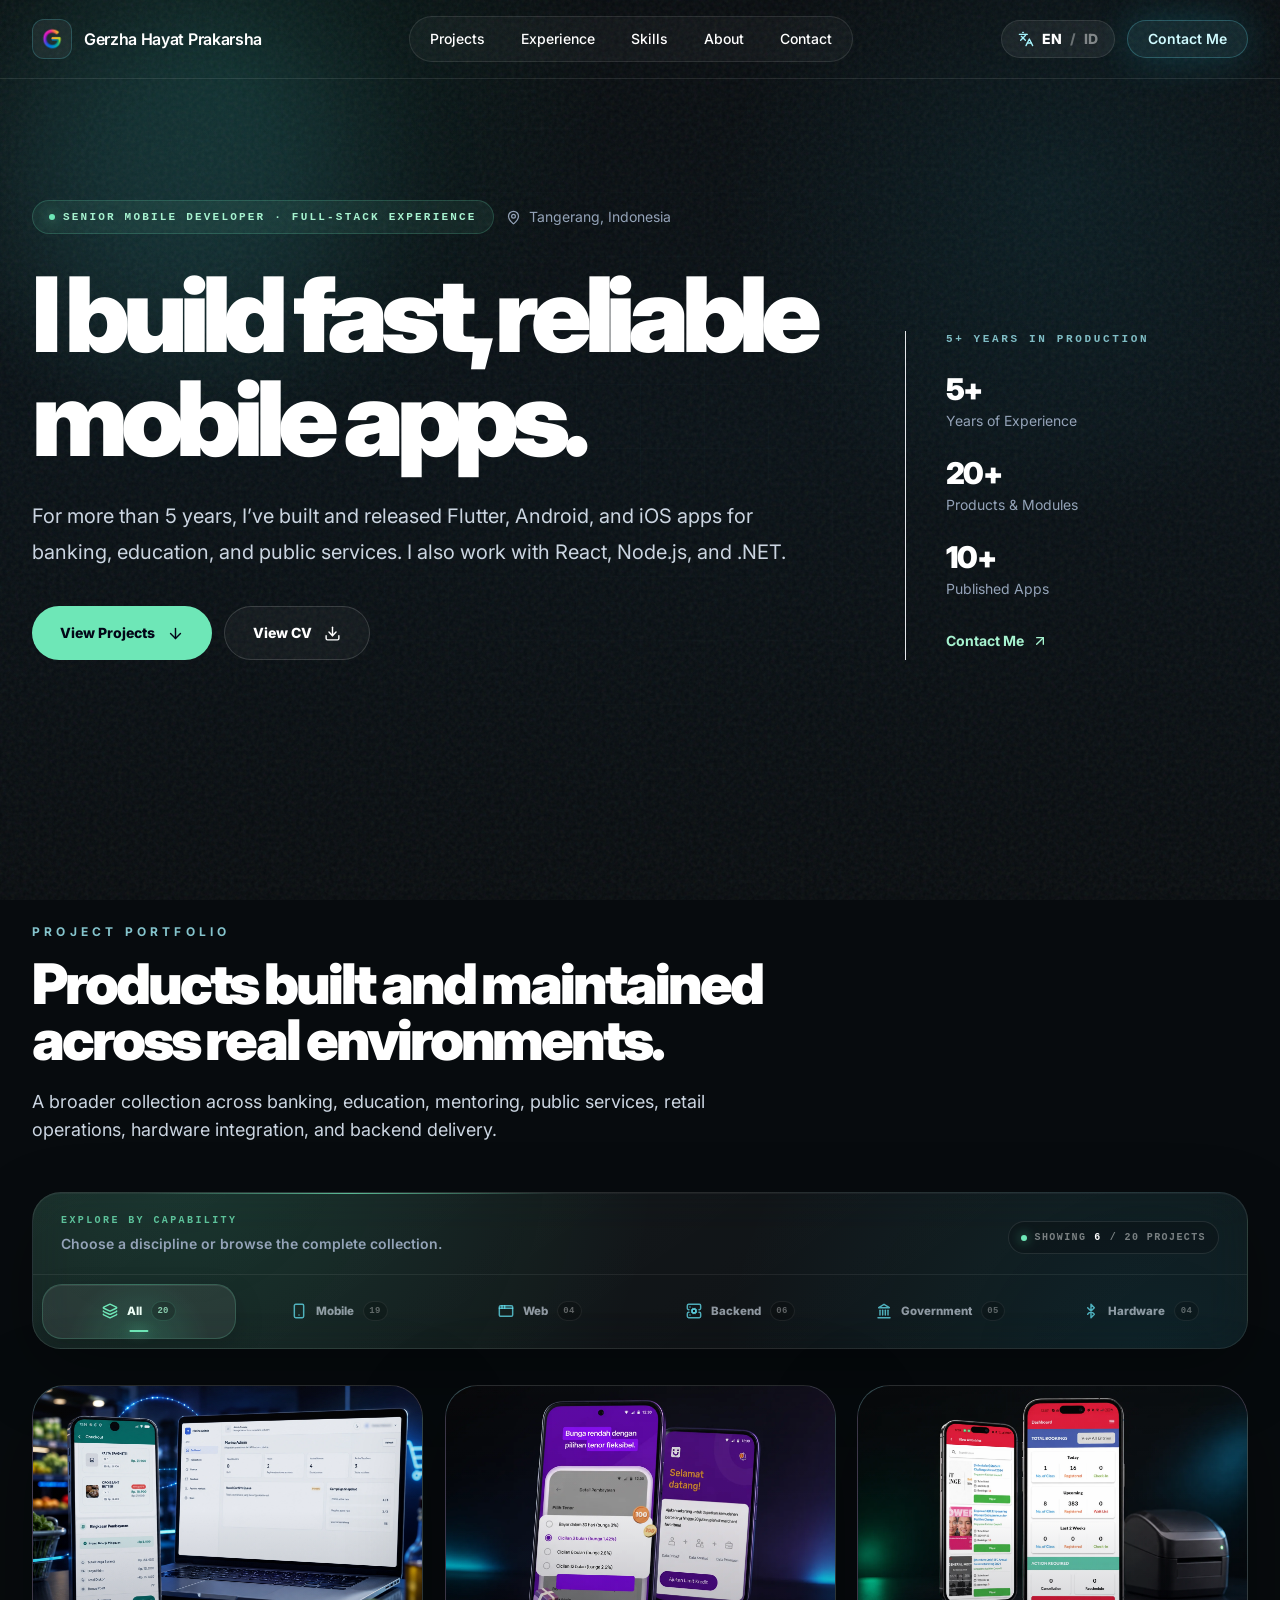
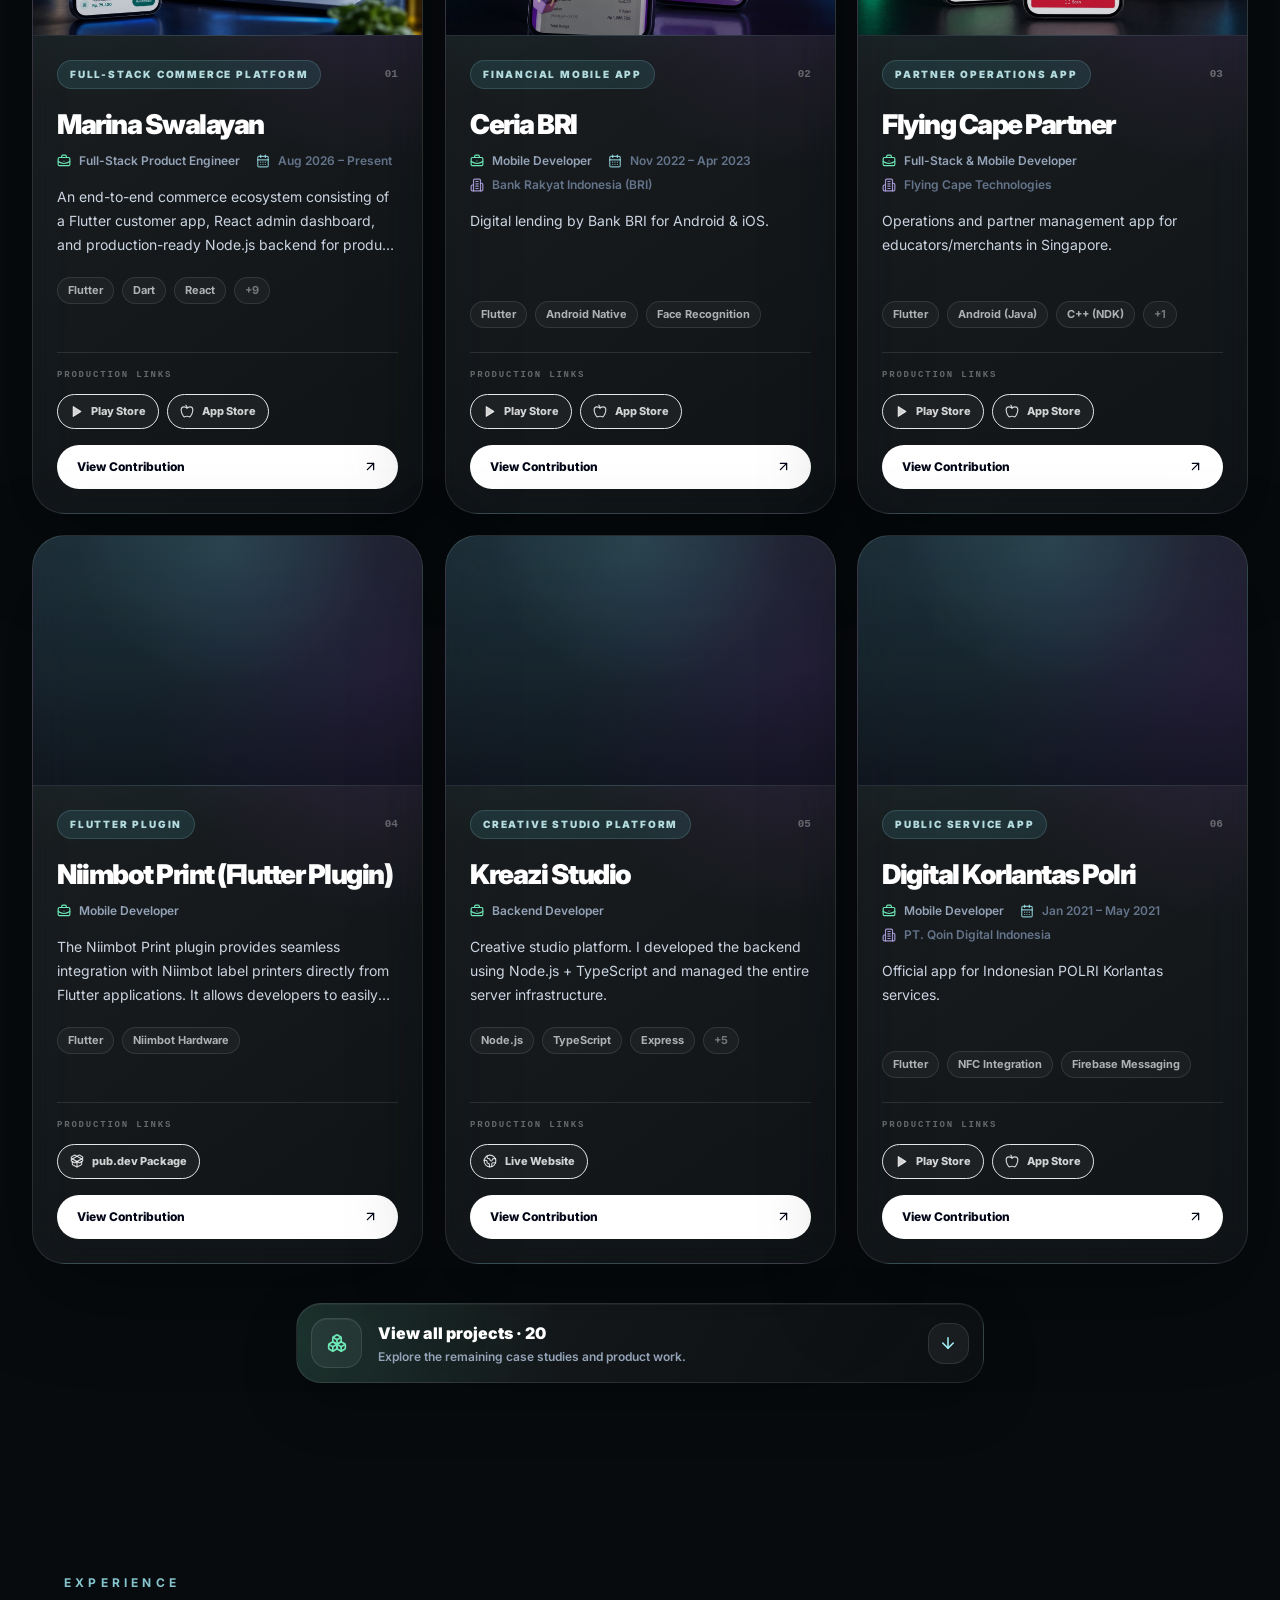
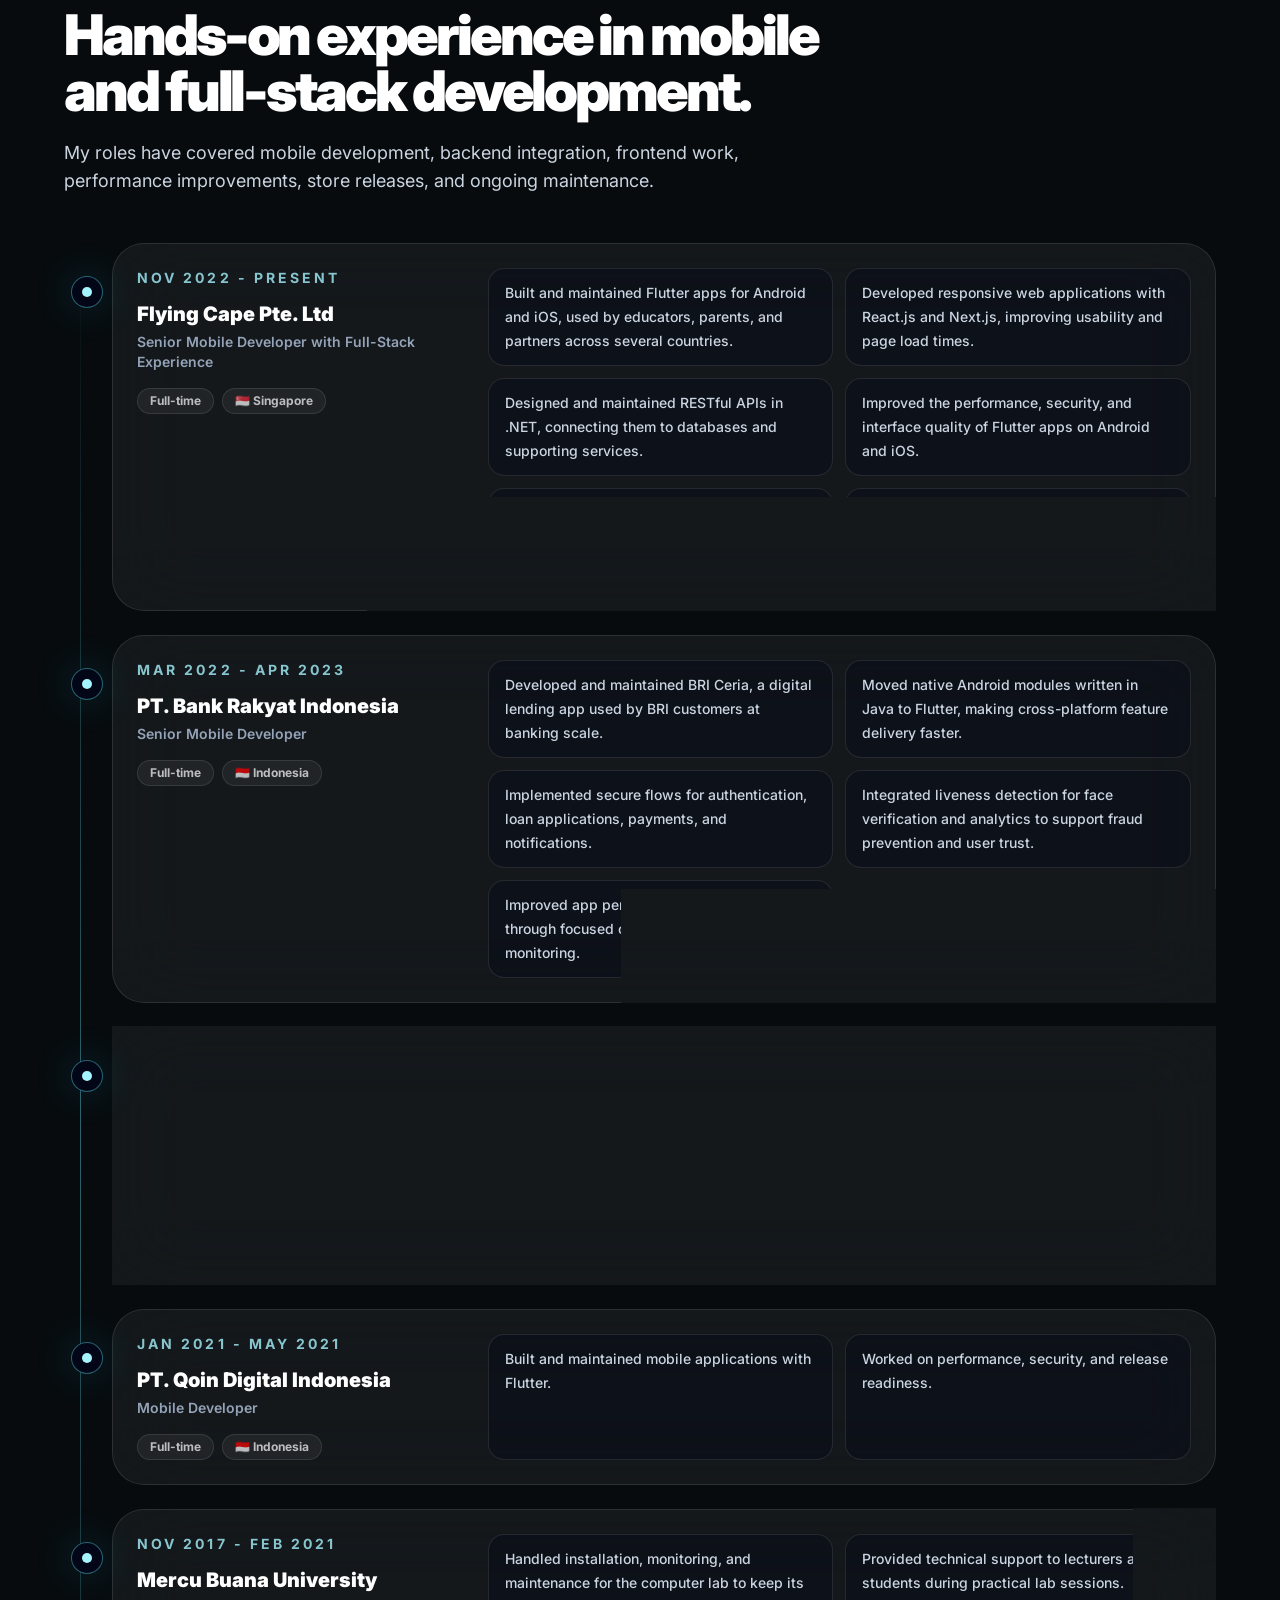
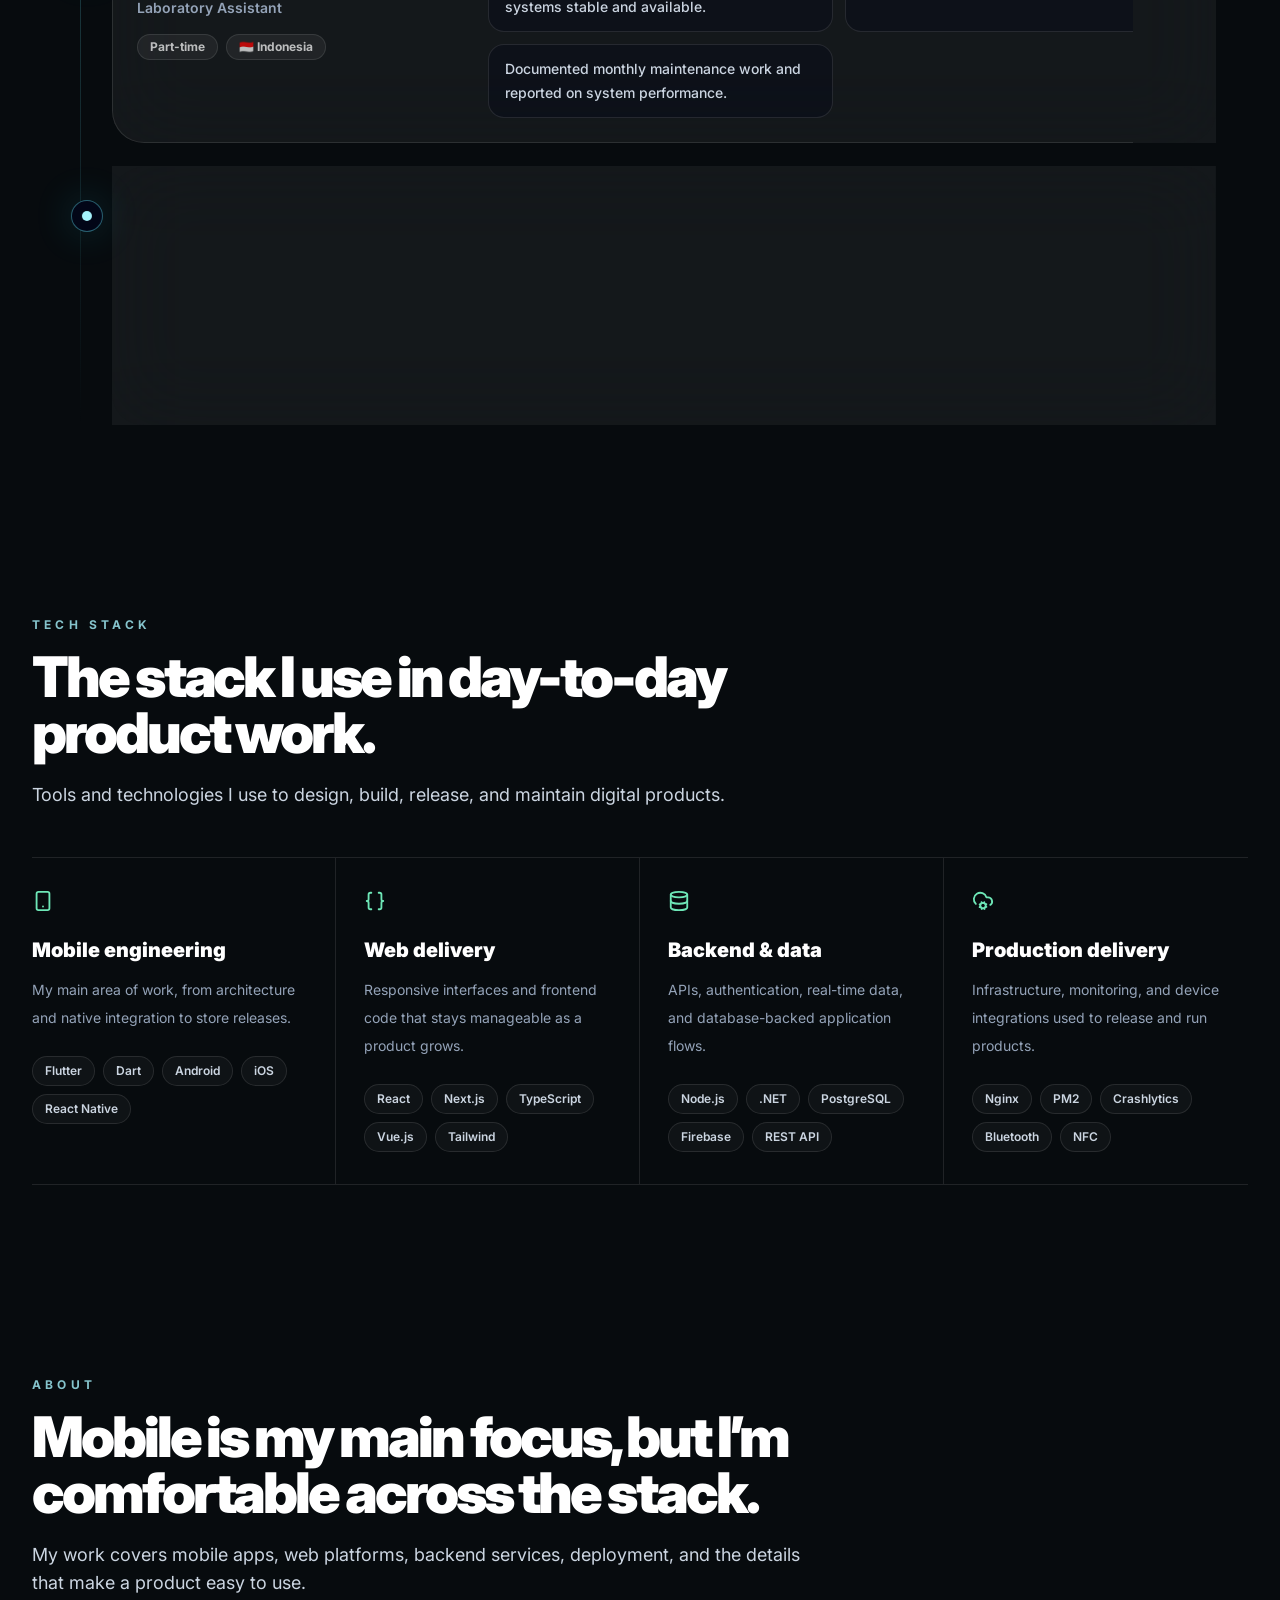
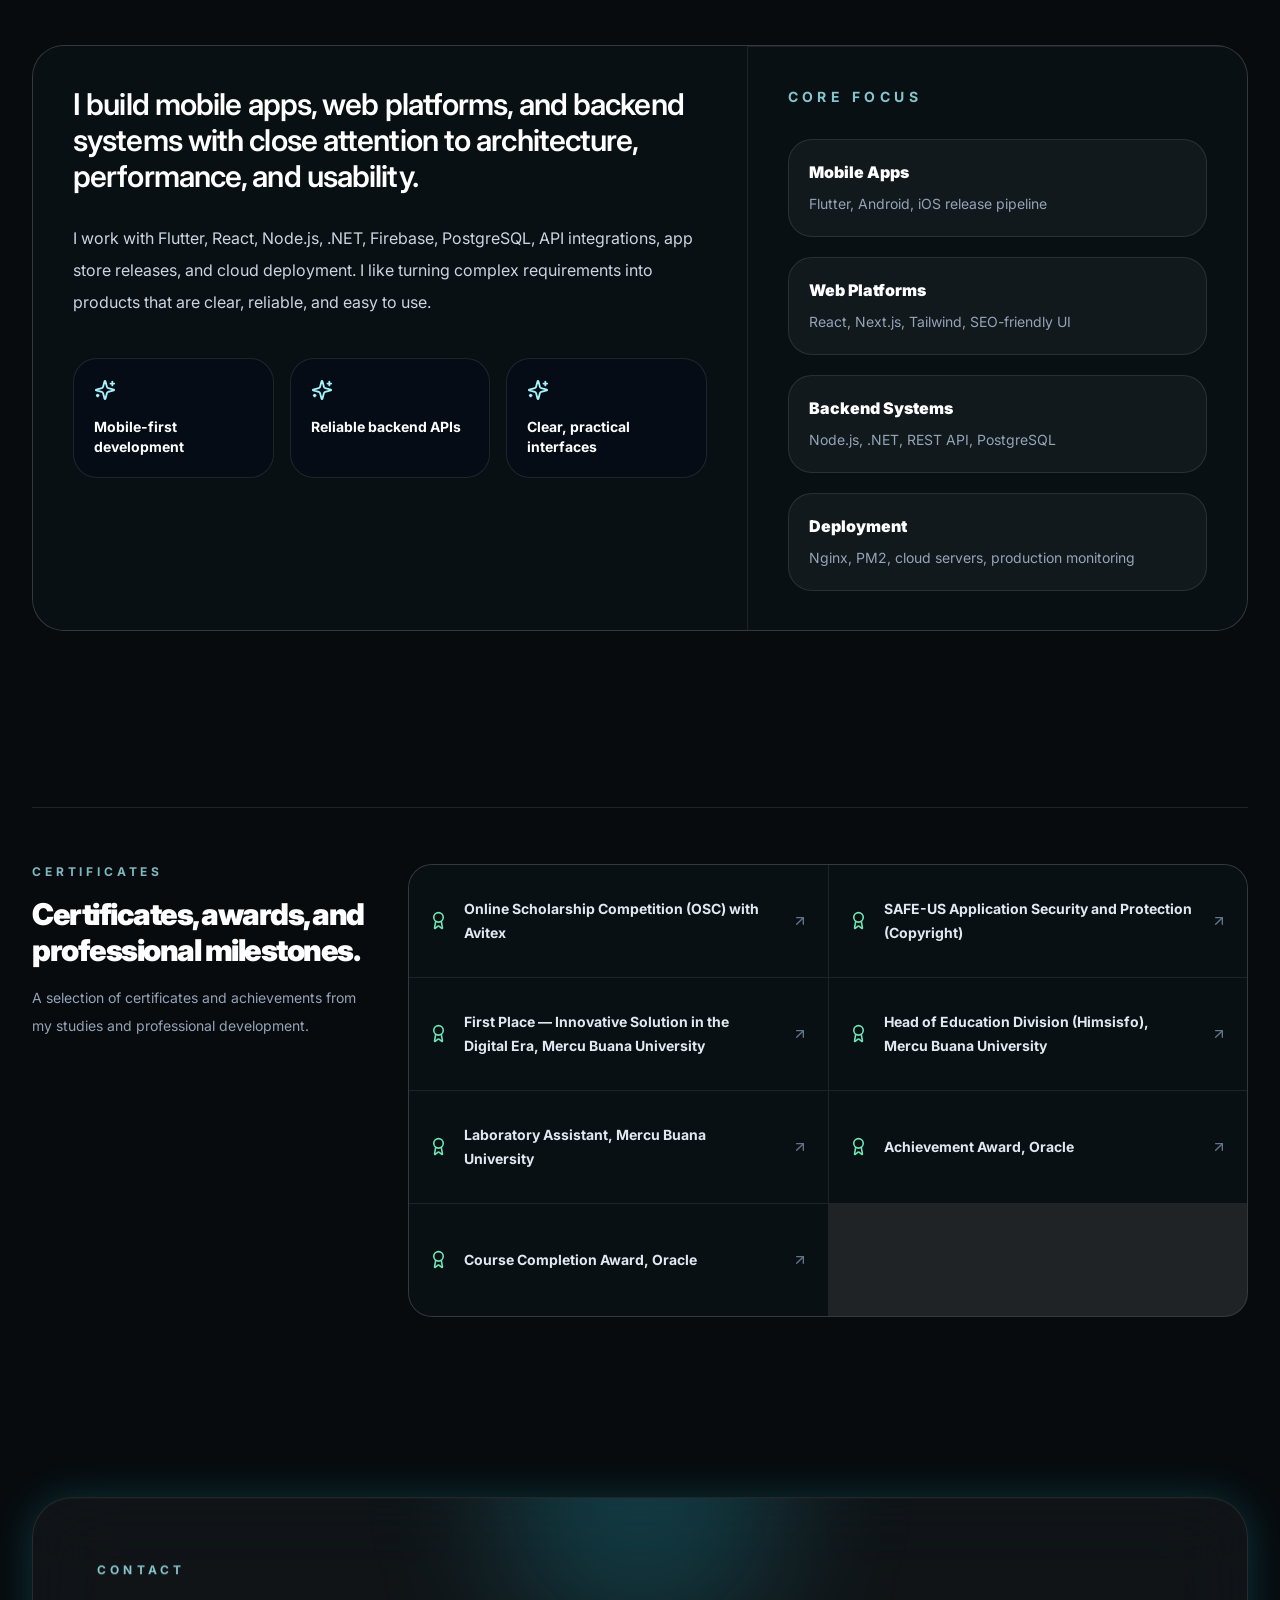
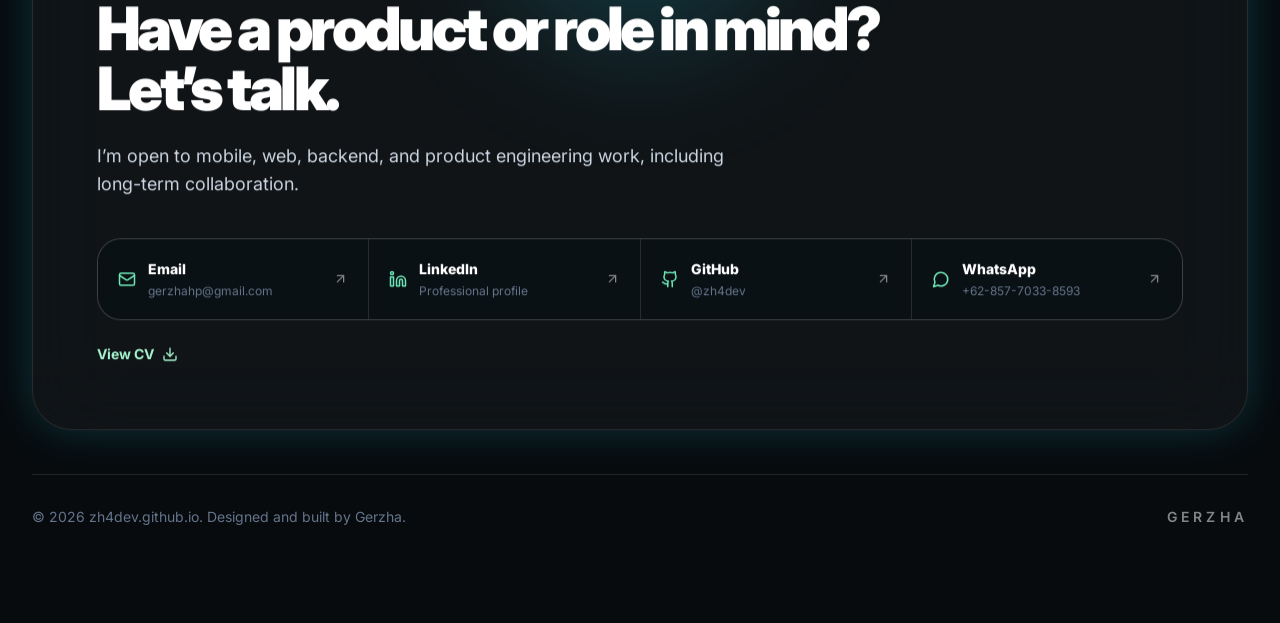
==== commit 5e807af4: "deploy: 0f7fe063c74ed6eb9eb8a63e5889fd7c88145055" ====
--- a/index.html
+++ b/index.html
@@ -5,31 +5,35 @@
     <meta name="viewport" content="width=device-width, initial-scale=1.0" />
     <meta
       name="google-site-verification"
-      content="vZ1jw9jtbKmIU2nOE1uJ4Air_D8agWM5PkGmfLIkGTE"
+      content="cqW9TRuONcjYxt6XDhJJ5Ltdvopco-0c8Rv86EpbEQ4"
     />
-    <link rel="icon" type="image/svg+xml" href="/images/logo.png" />
+    <link rel="icon" type="image/png" href="/images/logo.png" />
+    <link rel="canonical" href="https://zh4dev.github.io/" />
+    <link rel="alternate" hreflang="en" href="https://zh4dev.github.io/" />
+    <link rel="alternate" hreflang="id" href="https://zh4dev.github.io/?lang=id" />
+    <link rel="alternate" hreflang="x-default" href="https://zh4dev.github.io/" />
     <meta
       name="description"
       content="Portfolio of Gerzha Hayat Prakarsha, a Senior Mobile and Full-Stack Developer working with Flutter, React, Node.js, .NET, Firebase, and PostgreSQL."
     />
     <meta
       property="og:title"
-      content="Gerzha / zh4.dev — Full-Stack & Mobile Developer"
+      content="Gerzha / zh4dev.github.io — Full-Stack & Mobile Developer"
     />
     <meta
       property="og:description"
       content="I build mobile apps, web platforms, and backend systems with a focus on performance, reliability, and usability."
     />
     <meta property="og:type" content="website" />
-    <meta property="og:url" content="https://zh4.dev/" />
-    <meta property="og:site_name" content="zh4.dev — Gerzha Portfolio" />
-    <meta property="og:image" content="https://zh4.dev/images/og-zh4-dev.png" />
+    <meta property="og:url" content="https://zh4dev.github.io/" />
+    <meta property="og:site_name" content="zh4dev.github.io — Gerzha Portfolio" />
+    <meta property="og:image" content="https://zh4dev.github.io/images/og-zh4-dev.png" />
     <meta property="og:image:width" content="1200" />
     <meta property="og:image:height" content="630" />
     <meta property="twitter:card" content="summary_large_image" />
     <meta
       property="twitter:title"
-      content="Gerzha / zh4.dev — Full-Stack & Mobile Developer"
+      content="Gerzha / zh4dev.github.io — Full-Stack & Mobile Developer"
     />
     <meta
       property="twitter:description"
@@ -37,16 +41,16 @@
     />
     <meta
       property="twitter:image"
-      content="https://zh4.dev/images/og-zh4-dev.png"
+      content="https://zh4dev.github.io/images/og-zh4-dev.png"
     />
-    <title>Gerzha / zh4.dev — Full-Stack & Mobile Developer</title>
+    <title>Gerzha / zh4dev.github.io — Full-Stack & Mobile Developer</title>
     <link rel="preconnect" href="https://fonts.googleapis.com" />
     <link rel="preconnect" href="https://fonts.gstatic.com" crossorigin />
     <link
       href="https://fonts.googleapis.com/css2?family=Inter:wght@400;500;600;700;800;900&display=swap"
       rel="stylesheet"
     />
-    <script type="module" crossorigin src="/assets/index-fwxd64gO.js"></script>
+    <script type="module" crossorigin src="/assets/index-Bkz3BiTm.js"></script>
     <link rel="stylesheet" crossorigin href="/assets/index-BxoQ1Bgg.css">
   </head>
   <body>
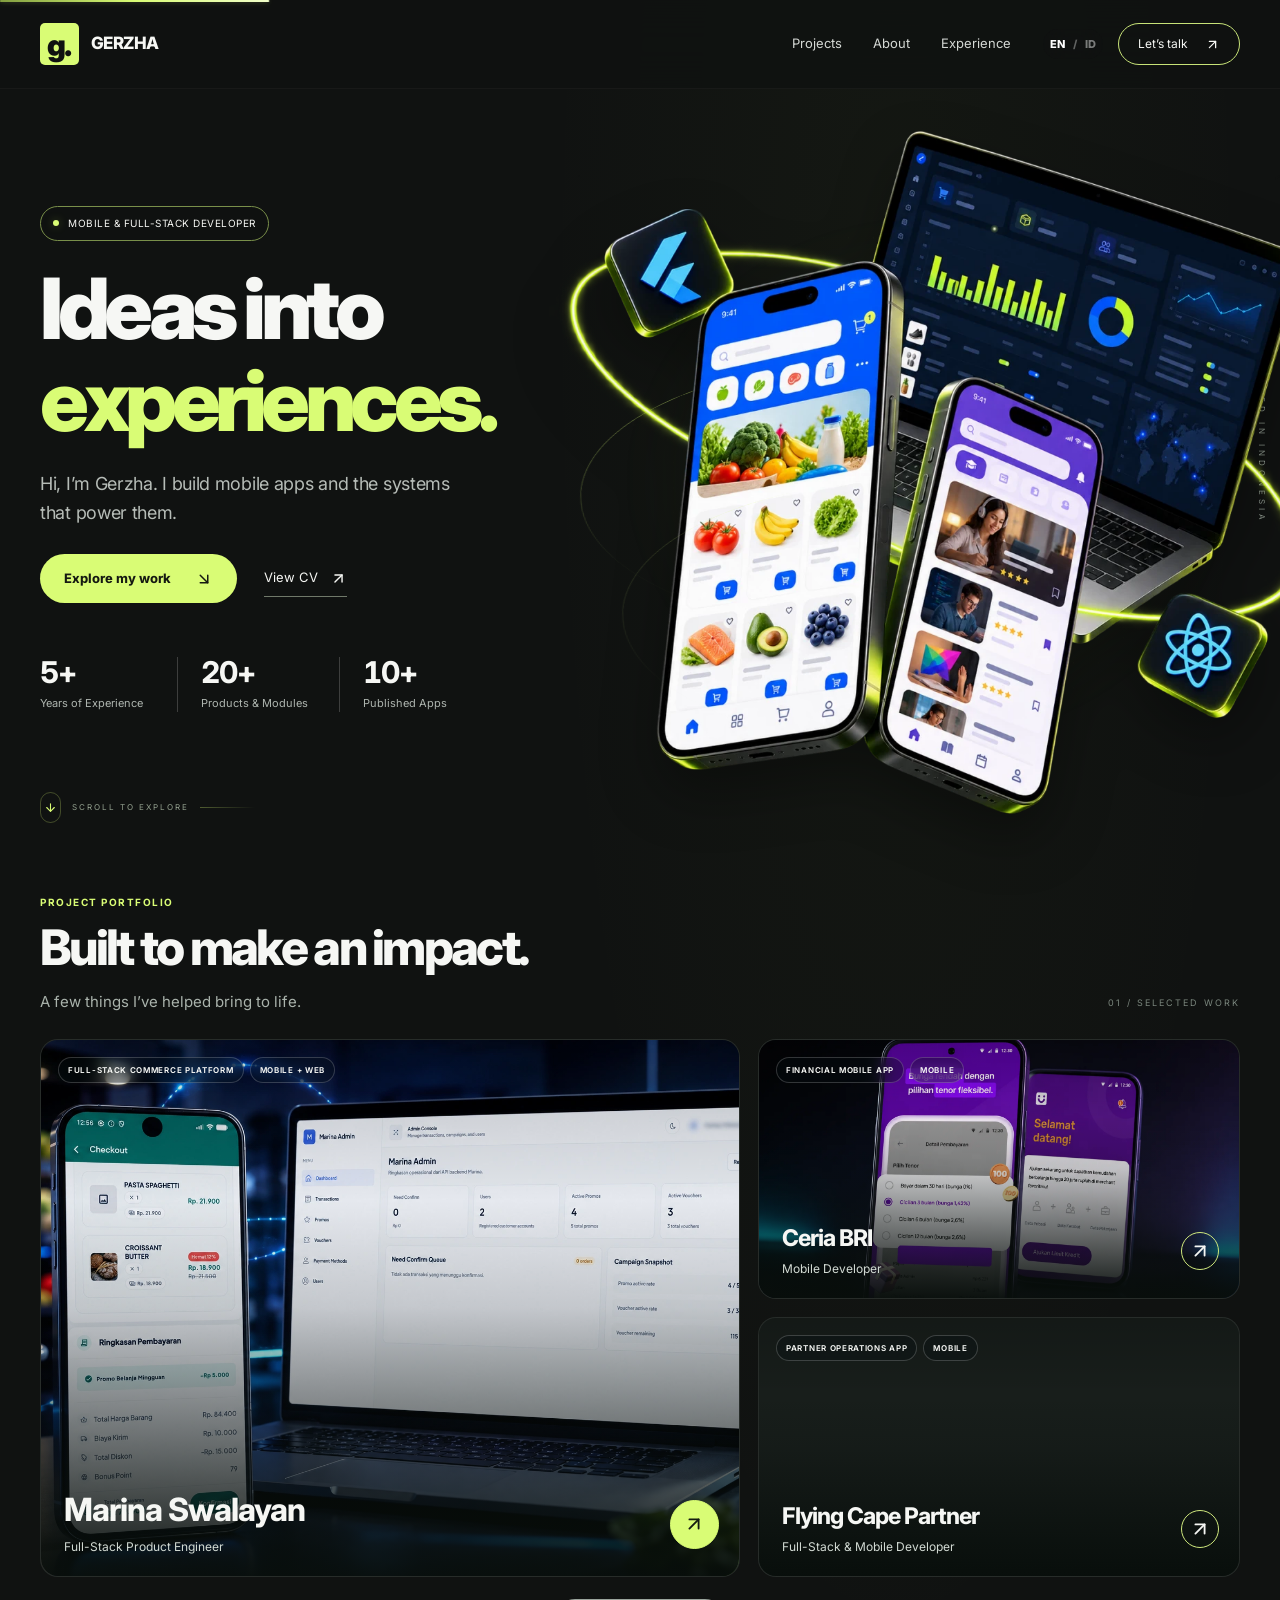
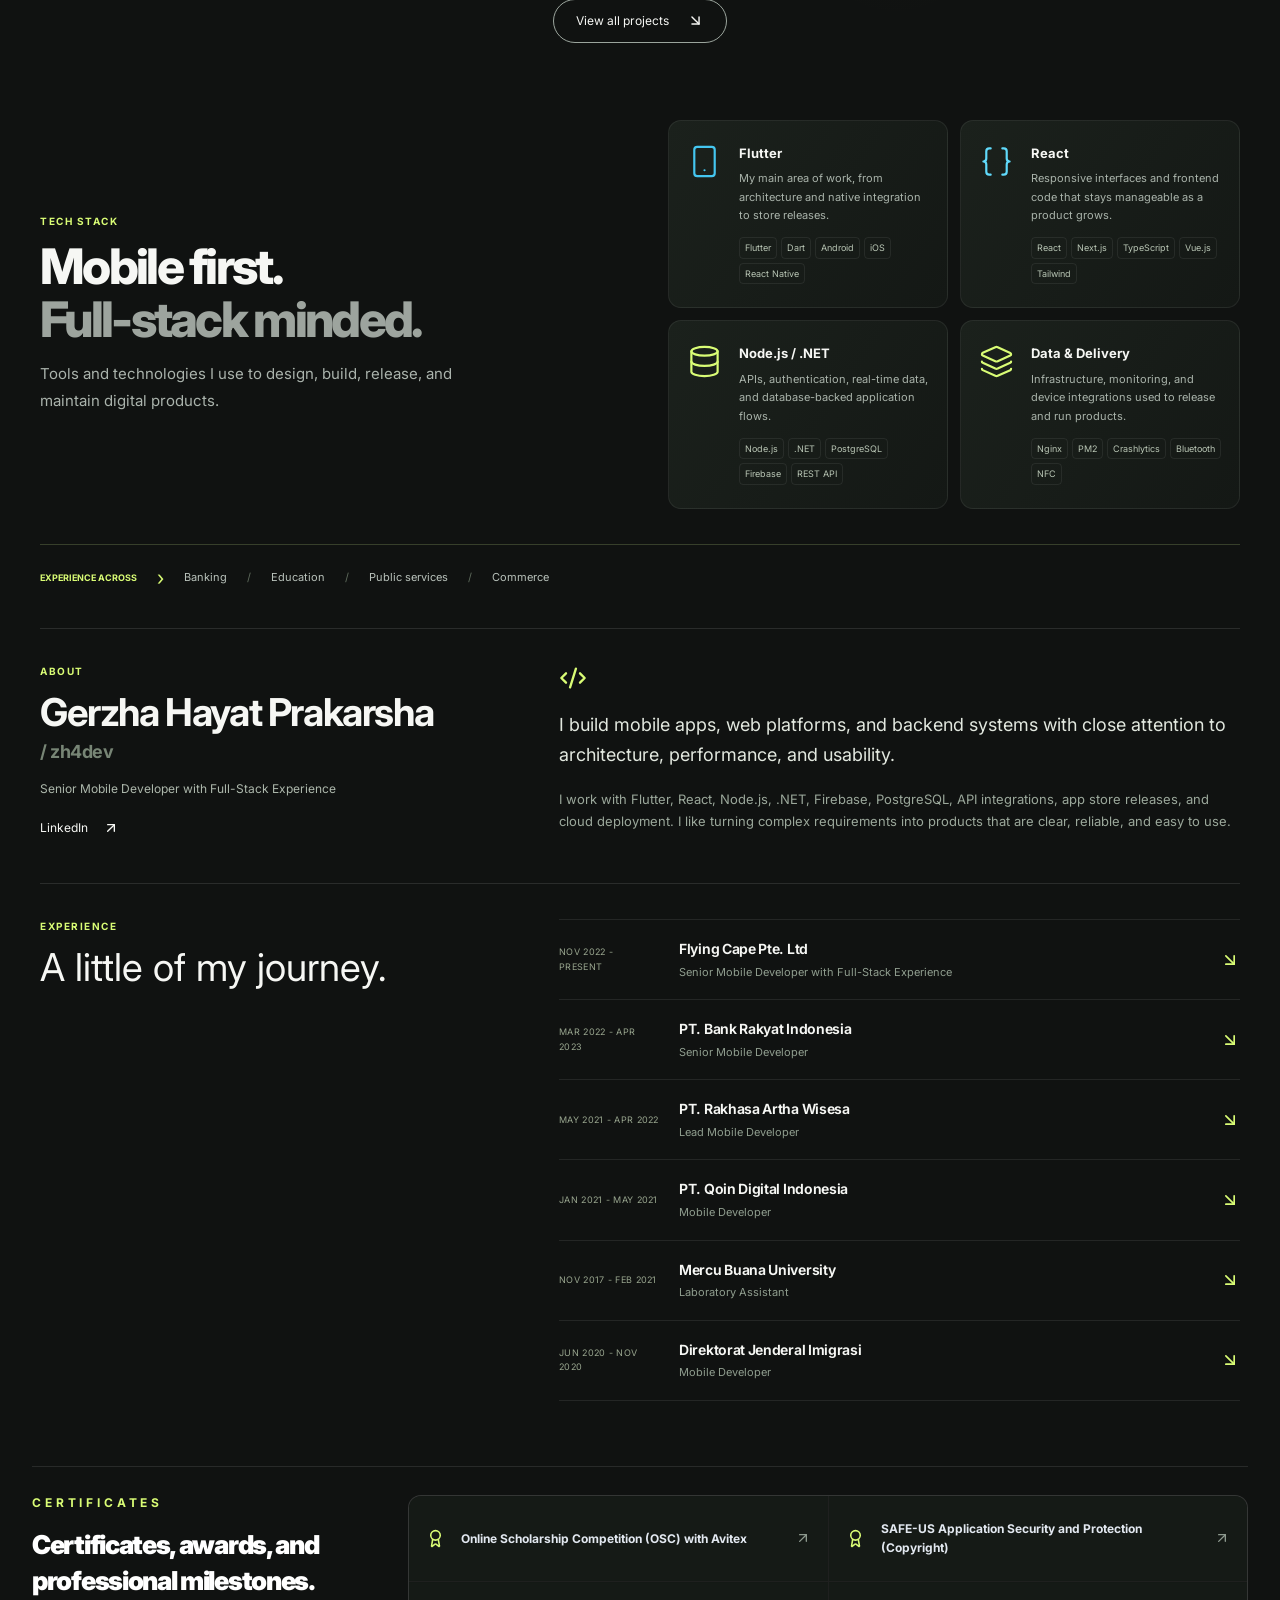
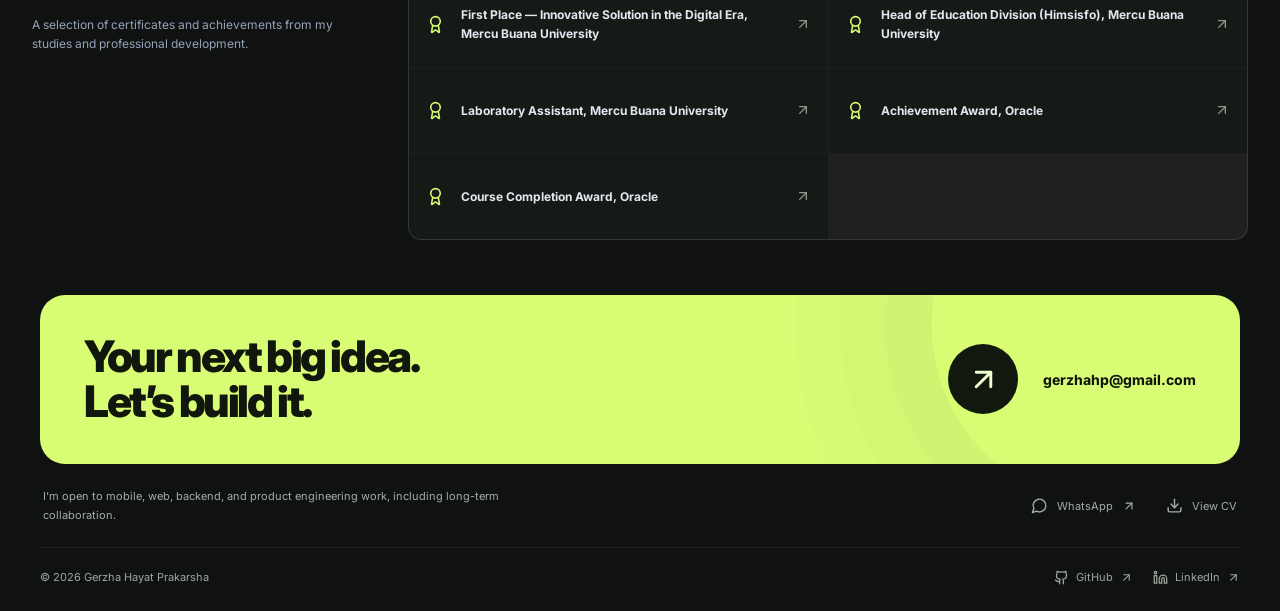
==== commit fb894284: "deploy: 3c50e1b73f3f0c8b0ac53c673e93f55f25718001" ====
--- a/index.html
+++ b/index.html
@@ -1,6 +1,7 @@
 <!doctype html>
 <html lang="en">
   <head>
+    <link rel="preload" as="image" href="/images/hero-devices.webp" fetchpriority="high" />
     <meta charset="UTF-8" />
     <meta name="viewport" content="width=device-width, initial-scale=1.0" />
     <meta
@@ -50,8 +51,8 @@
       href="https://fonts.googleapis.com/css2?family=Inter:wght@400;500;600;700;800;900&display=swap"
       rel="stylesheet"
     />
-    <script type="module" crossorigin src="/assets/index-Bkz3BiTm.js"></script>
-    <link rel="stylesheet" crossorigin href="/assets/index-BxoQ1Bgg.css">
+    <script type="module" crossorigin src="/assets/index-DjSgkrYG.js"></script>
+    <link rel="stylesheet" crossorigin href="/assets/index-CoELkeEO.css">
   </head>
   <body>
     <div id="root"></div>
--- a/assets/index-CoELkeEO.css
+++ b/assets/index-CoELkeEO.css
@@ -0,0 +1 @@
+*,:before,:after{--tw-border-spacing-x: 0;--tw-border-spacing-y: 0;--tw-translate-x: 0;--tw-translate-y: 0;--tw-rotate: 0;--tw-skew-x: 0;--tw-skew-y: 0;--tw-scale-x: 1;--tw-scale-y: 1;--tw-pan-x: ;--tw-pan-y: ;--tw-pinch-zoom: ;--tw-scroll-snap-strictness: proximity;--tw-gradient-from-position: ;--tw-gradient-via-position: ;--tw-gradient-to-position: ;--tw-ordinal: ;--tw-slashed-zero: ;--tw-numeric-figure: ;--tw-numeric-spacing: ;--tw-numeric-fraction: ;--tw-ring-inset: ;--tw-ring-offset-width: 0px;--tw-ring-offset-color: #fff;--tw-ring-color: rgb(59 130 246 / .5);--tw-ring-offset-shadow: 0 0 #0000;--tw-ring-shadow: 0 0 #0000;--tw-shadow: 0 0 #0000;--tw-shadow-colored: 0 0 #0000;--tw-blur: ;--tw-brightness: ;--tw-contrast: ;--tw-grayscale: ;--tw-hue-rotate: ;--tw-invert: ;--tw-saturate: ;--tw-sepia: ;--tw-drop-shadow: ;--tw-backdrop-blur: ;--tw-backdrop-brightness: ;--tw-backdrop-contrast: ;--tw-backdrop-grayscale: ;--tw-backdrop-hue-rotate: ;--tw-backdrop-invert: ;--tw-backdrop-opacity: ;--tw-backdrop-saturate: ;--tw-backdrop-sepia: ;--tw-contain-size: ;--tw-contain-layout: ;--tw-contain-paint: ;--tw-contain-style: }::backdrop{--tw-border-spacing-x: 0;--tw-border-spacing-y: 0;--tw-translate-x: 0;--tw-translate-y: 0;--tw-rotate: 0;--tw-skew-x: 0;--tw-skew-y: 0;--tw-scale-x: 1;--tw-scale-y: 1;--tw-pan-x: ;--tw-pan-y: ;--tw-pinch-zoom: ;--tw-scroll-snap-strictness: proximity;--tw-gradient-from-position: ;--tw-gradient-via-position: ;--tw-gradient-to-position: ;--tw-ordinal: ;--tw-slashed-zero: ;--tw-numeric-figure: ;--tw-numeric-spacing: ;--tw-numeric-fraction: ;--tw-ring-inset: ;--tw-ring-offset-width: 0px;--tw-ring-offset-color: #fff;--tw-ring-color: rgb(59 130 246 / .5);--tw-ring-offset-shadow: 0 0 #0000;--tw-ring-shadow: 0 0 #0000;--tw-shadow: 0 0 #0000;--tw-shadow-colored: 0 0 #0000;--tw-blur: ;--tw-brightness: ;--tw-contrast: ;--tw-grayscale: ;--tw-hue-rotate: ;--tw-invert: ;--tw-saturate: ;--tw-sepia: ;--tw-drop-shadow: ;--tw-backdrop-blur: ;--tw-backdrop-brightness: ;--tw-backdrop-contrast: ;--tw-backdrop-grayscale: ;--tw-backdrop-hue-rotate: ;--tw-backdrop-invert: ;--tw-backdrop-opacity: ;--tw-backdrop-saturate: ;--tw-backdrop-sepia: ;--tw-contain-size: ;--tw-contain-layout: ;--tw-contain-paint: ;--tw-contain-style: }*,:before,:after{box-sizing:border-box;border-width:0;border-style:solid;border-color:#e5e7eb}:before,:after{--tw-content: ""}html,:host{line-height:1.5;-webkit-text-size-adjust:100%;-moz-tab-size:4;-o-tab-size:4;tab-size:4;font-family:Inter,ui-sans-serif,system-ui;font-feature-settings:normal;font-variation-settings:normal;-webkit-tap-highlight-color:transparent}body{margin:0;line-height:inherit}hr{height:0;color:inherit;border-top-width:1px}abbr:where([title]){-webkit-text-decoration:underline dotted;text-decoration:underline dotted}h1,h2,h3,h4,h5,h6{font-size:inherit;font-weight:inherit}a{color:inherit;text-decoration:inherit}b,strong{font-weight:bolder}code,kbd,samp,pre{font-family:ui-monospace,SFMono-Regular,Menlo,Monaco,Consolas,Liberation Mono,Courier New,monospace;font-feature-settings:normal;font-variation-settings:normal;font-size:1em}small{font-size:80%}sub,sup{font-size:75%;line-height:0;position:relative;vertical-align:baseline}sub{bottom:-.25em}sup{top:-.5em}table{text-indent:0;border-color:inherit;border-collapse:collapse}button,input,optgroup,select,textarea{font-family:inherit;font-feature-settings:inherit;font-variation-settings:inherit;font-size:100%;font-weight:inherit;line-height:inherit;letter-spacing:inherit;color:inherit;margin:0;padding:0}button,select{text-transform:none}button,input:where([type=button]),input:where([type=reset]),input:where([type=submit]){-webkit-appearance:button;background-color:transparent;background-image:none}:-moz-focusring{outline:auto}:-moz-ui-invalid{box-shadow:none}progress{vertical-align:baseline}::-webkit-inner-spin-button,::-webkit-outer-spin-button{height:auto}[type=search]{-webkit-appearance:textfield;outline-offset:-2px}::-webkit-search-decoration{-webkit-appearance:none}::-webkit-file-upload-button{-webkit-appearance:button;font:inherit}summary{display:list-item}blockquote,dl,dd,h1,h2,h3,h4,h5,h6,hr,figure,p,pre{margin:0}fieldset{margin:0;padding:0}legend{padding:0}ol,ul,menu{list-style:none;margin:0;padding:0}dialog{padding:0}textarea{resize:vertical}input::-moz-placeholder,textarea::-moz-placeholder{opacity:1;color:#9ca3af}input::placeholder,textarea::placeholder{opacity:1;color:#9ca3af}button,[role=button]{cursor:pointer}:disabled{cursor:default}img,svg,video,canvas,audio,iframe,embed,object{display:block;vertical-align:middle}img,video{max-width:100%;height:auto}[hidden]:where(:not([hidden=until-found])){display:none}.pointer-events-none{pointer-events:none}.\!visible{visibility:visible!important}.visible{visibility:visible}.fixed{position:fixed}.absolute{position:absolute}.relative{position:relative}.sticky{position:sticky}.inset-0{top:0;right:0;bottom:0;left:0}.inset-5{top:1.25rem;right:1.25rem;bottom:1.25rem;left:1.25rem}.inset-x-8{left:2rem;right:2rem}.-bottom-14{bottom:-3.5rem}.-right-12{right:-3rem}.-top-12{top:-3rem}.left-10{left:2.5rem}.top-0{top:0}.z-0{z-index:0}.z-10{z-index:10}.z-\[100\]{z-index:100}.mx-auto{margin-left:auto;margin-right:auto}.mb-12{margin-bottom:3rem}.mb-3{margin-bottom:.75rem}.mb-4{margin-bottom:1rem}.mb-8{margin-bottom:2rem}.mt-0\.5{margin-top:.125rem}.mt-1{margin-top:.25rem}.mt-12{margin-top:3rem}.mt-2{margin-top:.5rem}.mt-3{margin-top:.75rem}.mt-4{margin-top:1rem}.mt-5{margin-top:1.25rem}.mt-6{margin-top:1.5rem}.mt-7{margin-top:1.75rem}.mt-8{margin-top:2rem}.block{display:block}.flex{display:flex}.inline-flex{display:inline-flex}.grid{display:grid}.hidden{display:none}.aspect-\[16\/10\]{aspect-ratio:16/10}.h-14{height:3.5rem}.h-2{height:.5rem}.h-20{height:5rem}.h-28{height:7rem}.h-3{height:.75rem}.h-32{height:8rem}.h-36{height:9rem}.h-6{height:1.5rem}.h-8{height:2rem}.h-full{height:100%}.h-px{height:1px}.max-h-\[calc\(100svh-4rem\)\]{max-height:calc(100svh - 4rem)}.min-h-28{min-height:7rem}.w-14{width:3.5rem}.w-20{width:5rem}.w-24{width:6rem}.w-28{width:7rem}.w-32{width:8rem}.w-36{width:9rem}.w-6{width:1.5rem}.w-8{width:2rem}.w-fit{width:-moz-fit-content;width:fit-content}.w-full{width:100%}.w-max{width:-moz-max-content;width:max-content}.max-w-3xl{max-width:48rem}.max-w-6xl{max-width:72rem}.max-w-7xl{max-width:80rem}.flex-1{flex:1 1 0%}.shrink-0{flex-shrink:0}@keyframes marquee{0%{transform:translate(0)}to{transform:translate(-50%)}}.animate-marquee{animation:marquee 30s linear infinite}.resize{resize:both}.scroll-mt-24{scroll-margin-top:6rem}.grid-cols-2{grid-template-columns:repeat(2,minmax(0,1fr))}.grid-cols-3{grid-template-columns:repeat(3,minmax(0,1fr))}.grid-cols-\[1fr_\.6fr\]{grid-template-columns:1fr .6fr}.flex-col{flex-direction:column}.flex-wrap{flex-wrap:wrap}.items-start{align-items:flex-start}.items-center{align-items:center}.justify-end{justify-content:flex-end}.justify-center{justify-content:center}.justify-between{justify-content:space-between}.gap-10{gap:2.5rem}.gap-2{gap:.5rem}.gap-3{gap:.75rem}.gap-4{gap:1rem}.gap-5{gap:1.25rem}.gap-8{gap:2rem}.gap-px{gap:1px}.overflow-hidden{overflow:hidden}.overflow-y-auto{overflow-y:auto}.overscroll-contain{overscroll-behavior:contain}.rounded-2xl{border-radius:1rem}.rounded-3xl{border-radius:1.5rem}.rounded-\[1\.4rem\]{border-radius:1.4rem}.rounded-\[1\.5rem\]{border-radius:1.5rem}.rounded-\[1\.6rem\]{border-radius:1.6rem}.rounded-\[1\.7rem\]{border-radius:1.7rem}.rounded-\[2rem\]{border-radius:2rem}.rounded-full{border-radius:9999px}.border{border-width:1px}.border-y{border-top-width:1px;border-bottom-width:1px}.border-b{border-bottom-width:1px}.border-t{border-top-width:1px}.border-dashed{border-style:dashed}.border-cyan-200\/15{border-color:#a5f3fc26}.border-emerald-300\/20{border-color:#6ee7b733}.border-white\/10{border-color:#ffffff1a}.border-white\/15{border-color:#ffffff26}.border-white\/\[0\.08\]{border-color:#ffffff14}.bg-\[\#070b0e\]{--tw-bg-opacity: 1;background-color:rgb(7 11 14 / var(--tw-bg-opacity, 1))}.bg-\[\#091015\]\/95{background-color:#091015f2}.bg-black\/10{background-color:#0000001a}.bg-cyan-200\/45{background-color:#a5f3fc73}.bg-cyan-300\/10{background-color:#67e8f91a}.bg-emerald-300\/10{background-color:#6ee7b71a}.bg-slate-950{--tw-bg-opacity: 1;background-color:rgb(2 6 23 / var(--tw-bg-opacity, 1))}.bg-slate-950\/20{background-color:#02061733}.bg-slate-950\/25{background-color:#02061740}.bg-slate-950\/45{background-color:#02061773}.bg-slate-950\/65{background-color:#020617a6}.bg-slate-950\/75{background-color:#020617bf}.bg-violet-400\/10{background-color:#a78bfa1a}.bg-white\/10{background-color:#ffffff1a}.bg-white\/20{background-color:#fff3}.bg-white\/30{background-color:#ffffff4d}.bg-white\/40{background-color:#fff6}.bg-white\/70{background-color:#ffffffb3}.bg-white\/80{background-color:#fffc}.bg-white\/\[0\.035\]{background-color:#ffffff09}.bg-white\/\[0\.045\]{background-color:#ffffff0b}.bg-white\/\[0\.055\]{background-color:#ffffff0e}.bg-white\/\[0\.06\]{background-color:#ffffff0f}.bg-\[radial-gradient\(circle_at_25\%_20\%\,rgba\(255\,255\,255\,\.34\)\,transparent_28\%\)\,radial-gradient\(circle_at_80\%_70\%\,rgba\(255\,255\,255\,\.17\)\,transparent_24\%\)\]{background-image:radial-gradient(circle at 25% 20%,rgba(255,255,255,.34),transparent 28%),radial-gradient(circle at 80% 70%,rgba(255,255,255,.17),transparent 24%)}.bg-gradient-to-br{background-image:linear-gradient(to bottom right,var(--tw-gradient-stops))}.bg-gradient-to-r{background-image:linear-gradient(to right,var(--tw-gradient-stops))}.bg-gradient-to-t{background-image:linear-gradient(to top,var(--tw-gradient-stops))}.from-amber-200{--tw-gradient-from: #fde68a var(--tw-gradient-from-position);--tw-gradient-to: rgb(253 230 138 / 0) var(--tw-gradient-to-position);--tw-gradient-stops: var(--tw-gradient-from), var(--tw-gradient-to)}.from-amber-300{--tw-gradient-from: #fcd34d var(--tw-gradient-from-position);--tw-gradient-to: rgb(252 211 77 / 0) var(--tw-gradient-to-position);--tw-gradient-stops: var(--tw-gradient-from), var(--tw-gradient-to)}.from-blue-300{--tw-gradient-from: #93c5fd var(--tw-gradient-from-position);--tw-gradient-to: rgb(147 197 253 / 0) var(--tw-gradient-to-position);--tw-gradient-stops: var(--tw-gradient-from), var(--tw-gradient-to)}.from-blue-500{--tw-gradient-from: #3b82f6 var(--tw-gradient-from-position);--tw-gradient-to: rgb(59 130 246 / 0) var(--tw-gradient-to-position);--tw-gradient-stops: var(--tw-gradient-from), var(--tw-gradient-to)}.from-cyan-300{--tw-gradient-from: #67e8f9 var(--tw-gradient-from-position);--tw-gradient-to: rgb(103 232 249 / 0) var(--tw-gradient-to-position);--tw-gradient-stops: var(--tw-gradient-from), var(--tw-gradient-to)}.from-cyan-400{--tw-gradient-from: #22d3ee var(--tw-gradient-from-position);--tw-gradient-to: rgb(34 211 238 / 0) var(--tw-gradient-to-position);--tw-gradient-stops: var(--tw-gradient-from), var(--tw-gradient-to)}.from-emerald-300{--tw-gradient-from: #6ee7b7 var(--tw-gradient-from-position);--tw-gradient-to: rgb(110 231 183 / 0) var(--tw-gradient-to-position);--tw-gradient-stops: var(--tw-gradient-from), var(--tw-gradient-to)}.from-fuchsia-300{--tw-gradient-from: #f0abfc var(--tw-gradient-from-position);--tw-gradient-to: rgb(240 171 252 / 0) var(--tw-gradient-to-position);--tw-gradient-stops: var(--tw-gradient-from), var(--tw-gradient-to)}.from-fuchsia-400{--tw-gradient-from: #e879f9 var(--tw-gradient-from-position);--tw-gradient-to: rgb(232 121 249 / 0) var(--tw-gradient-to-position);--tw-gradient-stops: var(--tw-gradient-from), var(--tw-gradient-to)}.from-green-300{--tw-gradient-from: #86efac var(--tw-gradient-from-position);--tw-gradient-to: rgb(134 239 172 / 0) var(--tw-gradient-to-position);--tw-gradient-stops: var(--tw-gradient-from), var(--tw-gradient-to)}.from-indigo-300{--tw-gradient-from: #a5b4fc var(--tw-gradient-from-position);--tw-gradient-to: rgb(165 180 252 / 0) var(--tw-gradient-to-position);--tw-gradient-stops: var(--tw-gradient-from), var(--tw-gradient-to)}.from-indigo-400{--tw-gradient-from: #818cf8 var(--tw-gradient-from-position);--tw-gradient-to: rgb(129 140 248 / 0) var(--tw-gradient-to-position);--tw-gradient-stops: var(--tw-gradient-from), var(--tw-gradient-to)}.from-lime-200{--tw-gradient-from: #d9f99d var(--tw-gradient-from-position);--tw-gradient-to: rgb(217 249 157 / 0) var(--tw-gradient-to-position);--tw-gradient-stops: var(--tw-gradient-from), var(--tw-gradient-to)}.from-lime-300{--tw-gradient-from: #bef264 var(--tw-gradient-from-position);--tw-gradient-to: rgb(190 242 100 / 0) var(--tw-gradient-to-position);--tw-gradient-stops: var(--tw-gradient-from), var(--tw-gradient-to)}.from-rose-200{--tw-gradient-from: #fecdd3 var(--tw-gradient-from-position);--tw-gradient-to: rgb(254 205 211 / 0) var(--tw-gradient-to-position);--tw-gradient-stops: var(--tw-gradient-from), var(--tw-gradient-to)}.from-rose-300{--tw-gradient-from: #fda4af var(--tw-gradient-from-position);--tw-gradient-to: rgb(253 164 175 / 0) var(--tw-gradient-to-position);--tw-gradient-stops: var(--tw-gradient-from), var(--tw-gradient-to)}.from-sky-300{--tw-gradient-from: #7dd3fc var(--tw-gradient-from-position);--tw-gradient-to: rgb(125 211 252 / 0) var(--tw-gradient-to-position);--tw-gradient-stops: var(--tw-gradient-from), var(--tw-gradient-to)}.from-sky-400{--tw-gradient-from: #38bdf8 var(--tw-gradient-from-position);--tw-gradient-to: rgb(56 189 248 / 0) var(--tw-gradient-to-position);--tw-gradient-stops: var(--tw-gradient-from), var(--tw-gradient-to)}.from-slate-300{--tw-gradient-from: #cbd5e1 var(--tw-gradient-from-position);--tw-gradient-to: rgb(203 213 225 / 0) var(--tw-gradient-to-position);--tw-gradient-stops: var(--tw-gradient-from), var(--tw-gradient-to)}.from-slate-950\/20{--tw-gradient-from: rgb(2 6 23 / .2) var(--tw-gradient-from-position);--tw-gradient-to: rgb(2 6 23 / 0) var(--tw-gradient-to-position);--tw-gradient-stops: var(--tw-gradient-from), var(--tw-gradient-to)}.from-stone-300{--tw-gradient-from: #d6d3d1 var(--tw-gradient-from-position);--tw-gradient-to: rgb(214 211 209 / 0) var(--tw-gradient-to-position);--tw-gradient-stops: var(--tw-gradient-from), var(--tw-gradient-to)}.from-teal-200{--tw-gradient-from: #99f6e4 var(--tw-gradient-from-position);--tw-gradient-to: rgb(153 246 228 / 0) var(--tw-gradient-to-position);--tw-gradient-stops: var(--tw-gradient-from), var(--tw-gradient-to)}.from-transparent{--tw-gradient-from: transparent var(--tw-gradient-from-position);--tw-gradient-to: rgb(0 0 0 / 0) var(--tw-gradient-to-position);--tw-gradient-stops: var(--tw-gradient-from), var(--tw-gradient-to)}.from-violet-300{--tw-gradient-from: #c4b5fd var(--tw-gradient-from-position);--tw-gradient-to: rgb(196 181 253 / 0) var(--tw-gradient-to-position);--tw-gradient-stops: var(--tw-gradient-from), var(--tw-gradient-to)}.from-violet-400{--tw-gradient-from: #a78bfa var(--tw-gradient-from-position);--tw-gradient-to: rgb(167 139 250 / 0) var(--tw-gradient-to-position);--tw-gradient-stops: var(--tw-gradient-from), var(--tw-gradient-to)}.from-white{--tw-gradient-from: #fff var(--tw-gradient-from-position);--tw-gradient-to: rgb(255 255 255 / 0) var(--tw-gradient-to-position);--tw-gradient-stops: var(--tw-gradient-from), var(--tw-gradient-to)}.from-yellow-300{--tw-gradient-from: #fde047 var(--tw-gradient-from-position);--tw-gradient-to: rgb(253 224 71 / 0) var(--tw-gradient-to-position);--tw-gradient-stops: var(--tw-gradient-from), var(--tw-gradient-to)}.via-amber-500{--tw-gradient-to: rgb(245 158 11 / 0) var(--tw-gradient-to-position);--tw-gradient-stops: var(--tw-gradient-from), #f59e0b var(--tw-gradient-via-position), var(--tw-gradient-to)}.via-blue-500{--tw-gradient-to: rgb(59 130 246 / 0) var(--tw-gradient-to-position);--tw-gradient-stops: var(--tw-gradient-from), #3b82f6 var(--tw-gradient-via-position), var(--tw-gradient-to)}.via-cyan-200\/70{--tw-gradient-to: rgb(165 243 252 / 0) var(--tw-gradient-to-position);--tw-gradient-stops: var(--tw-gradient-from), rgb(165 243 252 / .7) var(--tw-gradient-via-position), var(--tw-gradient-to)}.via-cyan-500{--tw-gradient-to: rgb(6 182 212 / 0) var(--tw-gradient-to-position);--tw-gradient-stops: var(--tw-gradient-from), #06b6d4 var(--tw-gradient-via-position), var(--tw-gradient-to)}.via-emerald-500{--tw-gradient-to: rgb(16 185 129 / 0) var(--tw-gradient-to-position);--tw-gradient-stops: var(--tw-gradient-from), #10b981 var(--tw-gradient-via-position), var(--tw-gradient-to)}.via-fuchsia-500{--tw-gradient-to: rgb(217 70 239 / 0) var(--tw-gradient-to-position);--tw-gradient-stops: var(--tw-gradient-from), #d946ef var(--tw-gradient-via-position), var(--tw-gradient-to)}.via-indigo-500{--tw-gradient-to: rgb(99 102 241 / 0) var(--tw-gradient-to-position);--tw-gradient-stops: var(--tw-gradient-from), #6366f1 var(--tw-gradient-via-position), var(--tw-gradient-to)}.via-indigo-600{--tw-gradient-to: rgb(79 70 229 / 0) var(--tw-gradient-to-position);--tw-gradient-stops: var(--tw-gradient-from), #4f46e5 var(--tw-gradient-via-position), var(--tw-gradient-to)}.via-orange-500{--tw-gradient-to: rgb(249 115 22 / 0) var(--tw-gradient-to-position);--tw-gradient-stops: var(--tw-gradient-from), #f97316 var(--tw-gradient-via-position), var(--tw-gradient-to)}.via-pink-500{--tw-gradient-to: rgb(236 72 153 / 0) var(--tw-gradient-to-position);--tw-gradient-stops: var(--tw-gradient-from), #ec4899 var(--tw-gradient-via-position), var(--tw-gradient-to)}.via-purple-500{--tw-gradient-to: rgb(168 85 247 / 0) var(--tw-gradient-to-position);--tw-gradient-stops: var(--tw-gradient-from), #a855f7 var(--tw-gradient-via-position), var(--tw-gradient-to)}.via-teal-500{--tw-gradient-to: rgb(20 184 166 / 0) var(--tw-gradient-to-position);--tw-gradient-stops: var(--tw-gradient-from), #14b8a6 var(--tw-gradient-via-position), var(--tw-gradient-to)}.via-transparent{--tw-gradient-to: rgb(0 0 0 / 0) var(--tw-gradient-to-position);--tw-gradient-stops: var(--tw-gradient-from), transparent var(--tw-gradient-via-position), var(--tw-gradient-to)}.via-violet-500{--tw-gradient-to: rgb(139 92 246 / 0) var(--tw-gradient-to-position);--tw-gradient-stops: var(--tw-gradient-from), #8b5cf6 var(--tw-gradient-via-position), var(--tw-gradient-to)}.via-white\/\[0\.07\]{--tw-gradient-to: rgb(255 255 255 / 0) var(--tw-gradient-to-position);--tw-gradient-stops: var(--tw-gradient-from), rgb(255 255 255 / .07) var(--tw-gradient-via-position), var(--tw-gradient-to)}.to-blue-600{--tw-gradient-to: #2563eb var(--tw-gradient-to-position)}.to-blue-700{--tw-gradient-to: #1d4ed8 var(--tw-gradient-to-position)}.to-blue-800{--tw-gradient-to: #1e40af var(--tw-gradient-to-position)}.to-cyan-300{--tw-gradient-to: #67e8f9 var(--tw-gradient-to-position)}.to-cyan-500{--tw-gradient-to: #06b6d4 var(--tw-gradient-to-position)}.to-cyan-700{--tw-gradient-to: #0e7490 var(--tw-gradient-to-position)}.to-emerald-500{--tw-gradient-to: #10b981 var(--tw-gradient-to-position)}.to-emerald-600{--tw-gradient-to: #059669 var(--tw-gradient-to-position)}.to-fuchsia-500{--tw-gradient-to: #d946ef var(--tw-gradient-to-position)}.to-green-700{--tw-gradient-to: #15803d var(--tw-gradient-to-position)}.to-indigo-500{--tw-gradient-to: #6366f1 var(--tw-gradient-to-position)}.to-indigo-700{--tw-gradient-to: #4338ca var(--tw-gradient-to-position)}.to-indigo-800{--tw-gradient-to: #3730a3 var(--tw-gradient-to-position)}.to-orange-500{--tw-gradient-to: #f97316 var(--tw-gradient-to-position)}.to-orange-700{--tw-gradient-to: #c2410c var(--tw-gradient-to-position)}.to-orange-800{--tw-gradient-to: #9a3412 var(--tw-gradient-to-position)}.to-purple-600{--tw-gradient-to: #9333ea var(--tw-gradient-to-position)}.to-purple-700{--tw-gradient-to: #7e22ce var(--tw-gradient-to-position)}.to-purple-800{--tw-gradient-to: #6b21a8 var(--tw-gradient-to-position)}.to-red-700{--tw-gradient-to: #b91c1c var(--tw-gradient-to-position)}.to-rose-700{--tw-gradient-to: #be123c var(--tw-gradient-to-position)}.to-sky-500{--tw-gradient-to: #0ea5e9 var(--tw-gradient-to-position)}.to-slate-800{--tw-gradient-to: #1e293b var(--tw-gradient-to-position)}.to-slate-900{--tw-gradient-to: #0f172a var(--tw-gradient-to-position)}.to-transparent{--tw-gradient-to: transparent var(--tw-gradient-to-position)}.to-violet-700{--tw-gradient-to: #6d28d9 var(--tw-gradient-to-position)}.to-white\/\[0\.025\]{--tw-gradient-to: rgb(255 255 255 / .025) var(--tw-gradient-to-position)}.object-cover{-o-object-fit:cover;object-fit:cover}.p-3{padding:.75rem}.p-4{padding:1rem}.p-5{padding:1.25rem}.p-6{padding:1.5rem}.p-7{padding:1.75rem}.px-3{padding-left:.75rem;padding-right:.75rem}.px-4{padding-left:1rem;padding-right:1rem}.px-5{padding-left:1.25rem;padding-right:1.25rem}.py-1\.5{padding-top:.375rem;padding-bottom:.375rem}.py-2{padding-top:.5rem;padding-bottom:.5rem}.py-2\.5{padding-top:.625rem;padding-bottom:.625rem}.py-20{padding-top:5rem;padding-bottom:5rem}.py-3{padding-top:.75rem;padding-bottom:.75rem}.py-4{padding-top:1rem;padding-bottom:1rem}.py-5{padding-top:1.25rem;padding-bottom:1.25rem}.pb-12{padding-bottom:3rem}.pt-14{padding-top:3.5rem}.pt-6{padding-top:1.5rem}.pt-8{padding-top:2rem}.text-left{text-align:left}.text-center{text-align:center}.font-mono{font-family:ui-monospace,SFMono-Regular,Menlo,Monaco,Consolas,Liberation Mono,Courier New,monospace}.text-2xl{font-size:1.5rem;line-height:2rem}.text-3xl{font-size:1.875rem;line-height:2.25rem}.text-4xl{font-size:2.25rem;line-height:2.5rem}.text-\[10px\]{font-size:10px}.text-\[9px\]{font-size:9px}.text-base{font-size:1rem;line-height:1.5rem}.text-lg{font-size:1.125rem;line-height:1.75rem}.text-sm{font-size:.875rem;line-height:1.25rem}.text-xl{font-size:1.25rem;line-height:1.75rem}.text-xs{font-size:.75rem;line-height:1rem}.font-black{font-weight:900}.font-bold{font-weight:700}.font-extrabold{font-weight:800}.font-semibold{font-weight:600}.uppercase{text-transform:uppercase}.leading-6{line-height:1.5rem}.leading-7{line-height:1.75rem}.leading-8{line-height:2rem}.leading-tight{line-height:1.25}.tracking-\[-0\.04em\]{letter-spacing:-.04em}.tracking-\[-0\.055em\]{letter-spacing:-.055em}.tracking-\[-0\.05em\]{letter-spacing:-.05em}.tracking-\[0\.16em\]{letter-spacing:.16em}.tracking-\[0\.18em\]{letter-spacing:.18em}.tracking-\[0\.24em\]{letter-spacing:.24em}.tracking-\[0\.28em\]{letter-spacing:.28em}.tracking-\[0\.2em\]{letter-spacing:.2em}.tracking-\[0\.32em\]{letter-spacing:.32em}.tracking-\[0\.35em\]{letter-spacing:.35em}.tracking-\[0\.3em\]{letter-spacing:.3em}.text-cyan-100{--tw-text-opacity: 1;color:rgb(207 250 254 / var(--tw-text-opacity, 1))}.text-cyan-100\/60{color:#cffafe99}.text-cyan-100\/75{color:#cffafebf}.text-cyan-200{--tw-text-opacity: 1;color:rgb(165 243 252 / var(--tw-text-opacity, 1))}.text-cyan-200\/75{color:#a5f3fcbf}.text-cyan-200\/80{color:#a5f3fccc}.text-emerald-200{--tw-text-opacity: 1;color:rgb(167 243 208 / var(--tw-text-opacity, 1))}.text-emerald-300{--tw-text-opacity: 1;color:rgb(110 231 183 / var(--tw-text-opacity, 1))}.text-emerald-300\/80{color:#6ee7b7cc}.text-sky-100{--tw-text-opacity: 1;color:rgb(224 242 254 / var(--tw-text-opacity, 1))}.text-slate-200{--tw-text-opacity: 1;color:rgb(226 232 240 / var(--tw-text-opacity, 1))}.text-slate-300{--tw-text-opacity: 1;color:rgb(203 213 225 / var(--tw-text-opacity, 1))}.text-slate-400{--tw-text-opacity: 1;color:rgb(148 163 184 / var(--tw-text-opacity, 1))}.text-slate-500{--tw-text-opacity: 1;color:rgb(100 116 139 / var(--tw-text-opacity, 1))}.text-slate-950{--tw-text-opacity: 1;color:rgb(2 6 23 / var(--tw-text-opacity, 1))}.text-violet-100{--tw-text-opacity: 1;color:rgb(237 233 254 / var(--tw-text-opacity, 1))}.text-violet-300{--tw-text-opacity: 1;color:rgb(196 181 253 / var(--tw-text-opacity, 1))}.text-white{--tw-text-opacity: 1;color:rgb(255 255 255 / var(--tw-text-opacity, 1))}.text-white\/30{color:#ffffff4d}.text-white\/35{color:#ffffff59}.text-white\/40{color:#fff6}.text-white\/45{color:#ffffff73}.text-white\/50{color:#ffffff80}.text-white\/60{color:#fff9}.opacity-60{opacity:.6}.opacity-90{opacity:.9}.opacity-\[0\.12\]{opacity:.12}.shadow-2xl{--tw-shadow: 0 25px 50px -12px rgb(0 0 0 / .25);--tw-shadow-colored: 0 25px 50px -12px var(--tw-shadow-color);box-shadow:var(--tw-ring-offset-shadow, 0 0 #0000),var(--tw-ring-shadow, 0 0 #0000),var(--tw-shadow)}.shadow-glow{--tw-shadow: 0 0 40px rgba(34, 211, 238, .2);--tw-shadow-colored: 0 0 40px var(--tw-shadow-color);box-shadow:var(--tw-ring-offset-shadow, 0 0 #0000),var(--tw-ring-shadow, 0 0 #0000),var(--tw-shadow)}.blur-3xl{--tw-blur: blur(64px);filter:var(--tw-blur) var(--tw-brightness) var(--tw-contrast) var(--tw-grayscale) var(--tw-hue-rotate) var(--tw-invert) var(--tw-saturate) var(--tw-sepia) var(--tw-drop-shadow)}.filter{filter:var(--tw-blur) var(--tw-brightness) var(--tw-contrast) var(--tw-grayscale) var(--tw-hue-rotate) var(--tw-invert) var(--tw-saturate) var(--tw-sepia) var(--tw-drop-shadow)}.backdrop-blur-xl{--tw-backdrop-blur: blur(24px);-webkit-backdrop-filter:var(--tw-backdrop-blur) var(--tw-backdrop-brightness) var(--tw-backdrop-contrast) var(--tw-backdrop-grayscale) var(--tw-backdrop-hue-rotate) var(--tw-backdrop-invert) var(--tw-backdrop-opacity) var(--tw-backdrop-saturate) var(--tw-backdrop-sepia);backdrop-filter:var(--tw-backdrop-blur) var(--tw-backdrop-brightness) var(--tw-backdrop-contrast) var(--tw-backdrop-grayscale) var(--tw-backdrop-hue-rotate) var(--tw-backdrop-invert) var(--tw-backdrop-opacity) var(--tw-backdrop-saturate) var(--tw-backdrop-sepia)}.transition{transition-property:color,background-color,border-color,text-decoration-color,fill,stroke,opacity,box-shadow,transform,filter,backdrop-filter;transition-timing-function:cubic-bezier(.4,0,.2,1);transition-duration:.15s}.transition-all{transition-property:all;transition-timing-function:cubic-bezier(.4,0,.2,1);transition-duration:.15s}.duration-300{transition-duration:.3s}.duration-500{transition-duration:.5s}.duration-700{transition-duration:.7s}.ease-out{transition-timing-function:cubic-bezier(0,0,.2,1)}:root{color-scheme:dark;scroll-behavior:smooth}*{box-sizing:border-box}html,body,#root{min-height:100%}body{margin:0;overflow-x:hidden;background:#070b0e;-webkit-font-smoothing:antialiased;text-rendering:optimizeLegibility}body::-webkit-scrollbar{width:10px}body::-webkit-scrollbar-track{background:#020617}body::-webkit-scrollbar-thumb{background:linear-gradient(#22d3ee,#8b5cf6);border-radius:999px}.noise{pointer-events:none;position:absolute;top:0;right:0;bottom:0;left:0;opacity:.14;background-image:url("data:image/svg+xml,%3Csvg viewBox='0 0 256 256' xmlns='http://www.w3.org/2000/svg'%3E%3Cfilter id='noiseFilter'%3E%3CfeTurbulence type='fractalNoise' baseFrequency='0.85' numOctaves='4' stitchTiles='stitch'/%3E%3C/filter%3E%3Crect width='100%25' height='100%25' filter='url(%23noiseFilter)' opacity='.55'/%3E%3C/svg%3E")}.grid-fx{pointer-events:none;position:absolute;top:0;right:0;bottom:0;left:0;background-image:linear-gradient(rgba(125,249,255,.045) 1px,transparent 1px),linear-gradient(90deg,rgba(125,249,255,.045) 1px,transparent 1px);background-size:64px 64px;-webkit-mask-image:radial-gradient(circle at center,black,transparent 75%);mask-image:radial-gradient(circle at center,black,transparent 75%)}.code-pattern{pointer-events:none;position:absolute;top:0;right:0;bottom:0;left:0;background-image:repeating-linear-gradient(115deg,transparent 0 46px,rgba(125,249,255,.2) 47px,transparent 48px,transparent 96px)}.background-fx,.particle-canvas,.noise,.grid-fx,.code-pattern{contain:paint}.background-fx .animate-aurora,.glass-cube,.orbital,.phone-mockup,.mini-phone,.mini-tablet{backface-visibility:hidden;transform-style:preserve-3d;will-change:transform}.project-modal-panel,.project-modal-mobile{-webkit-overflow-scrolling:touch;overscroll-behavior:contain}.premium-card.project-modal-panel{background:linear-gradient(145deg,#0d1519fb,#0a0f14fb),radial-gradient(circle at 12% 0%,rgba(52,211,153,.08),transparent 34%)}.premium-card,.project-card,.skill-card{position:relative;border:1px solid rgba(255,255,255,.1);background:linear-gradient(135deg,#ffffff14,#ffffff09),radial-gradient(circle at 15% 10%,rgba(34,211,238,.12),transparent 34%),radial-gradient(circle at 85% 20%,rgba(168,85,247,.12),transparent 28%);-webkit-backdrop-filter:blur(22px);backdrop-filter:blur(22px);box-shadow:0 28px 90px #00000052}.premium-card{border-radius:2.4rem}.project-card{border-radius:2.5rem;overflow:hidden}.project-card:before,.skill-card:before,.premium-card:before{content:"";position:absolute;top:0;right:0;bottom:0;left:0;pointer-events:none;border-radius:inherit;padding:1px;background:linear-gradient(135deg,rgba(125,249,255,.38),transparent 36%,rgba(168,85,247,.34));-webkit-mask:linear-gradient(#000 0 0) content-box,linear-gradient(#000 0 0);-webkit-mask-composite:xor;mask-composite:exclude;opacity:0;transition:opacity .35s ease}.project-card:hover:before,.skill-card:hover:before,.premium-card:hover:before{opacity:1}.skill-card{min-height:230px;border-radius:2rem;padding:1.4rem;transform-style:preserve-3d;transition:border-color .25s ease,background .25s ease}.skill-card:hover{border-color:#7df9ff47;background:linear-gradient(135deg,#ffffff1b,#ffffff0d),radial-gradient(circle at 20% 10%,rgba(34,211,238,.18),transparent 34%)}.glass-cube{position:absolute;left:50%;top:49%;width:230px;height:230px;transform:translate(-50%,-50%);transform-style:preserve-3d;perspective:900px}.cube-face{position:absolute;top:0;right:0;bottom:0;left:0;display:flex;flex-direction:column;align-items:center;justify-content:center;border:1px solid rgba(255,255,255,.22);border-radius:34px;background:linear-gradient(135deg,#ffffff38,#ffffff0f),radial-gradient(circle at 20% 15%,rgba(125,249,255,.28),transparent 35%);box-shadow:inset 0 0 50px #ffffff14,0 45px 110px #22d3ee1f,0 35px 120px #a855f729;-webkit-backdrop-filter:blur(22px);backdrop-filter:blur(22px);transform:rotateX(58deg) rotate(45deg)}.cube-face:before,.cube-face:after{content:"";position:absolute;top:18px;right:18px;bottom:18px;left:18px;border-radius:24px;border:1px solid rgba(255,255,255,.12)}.cube-face:after{top:46px;right:46px;bottom:46px;left:46px;background:#ffffff0d}.cube-glow{position:absolute;top:-40px;right:-40px;bottom:-40px;left:-40px;border-radius:999px;background:conic-gradient(from 180deg,rgba(34,211,238,.22),rgba(168,85,247,.2),transparent,rgba(34,211,238,.22));filter:blur(34px);opacity:.85;z-index:-1}.orbital{position:absolute;left:50%;top:52%;border:1px solid rgba(125,249,255,.16);border-radius:999px;transform:translate(-50%,-50%) rotate(-14deg)}.orbital:before{content:"";position:absolute;top:50%;left:-5px;width:10px;height:10px;border-radius:999px;background:#7df9ff;box-shadow:0 0 25px #7df9ff}.orbital-one{width:380px;height:145px;animation:orbit 8s linear infinite}.orbital-two{width:330px;height:110px;transform:translate(-50%,-50%) rotate(26deg);animation:orbit 11s linear infinite reverse}@keyframes orbit{0%{rotate:0deg}to{rotate:360deg}}.phone-mockup{position:relative;width:160px;height:320px;border-radius:34px;padding:10px;border:1px solid rgba(255,255,255,.18);background:linear-gradient(145deg,#ffffff38,#ffffff0b);box-shadow:inset 0 0 0 1px #ffffff14,0 28px 90px #0000005c;-webkit-backdrop-filter:blur(18px);backdrop-filter:blur(18px)}.phone-mockup.tiny{width:118px;height:238px;border-radius:28px;padding:8px}.phone-mockup.project-phone{width:min(250px,70vw);height:500px;border-radius:46px;padding:12px}.phone-notch{position:absolute;left:50%;top:18px;z-index:2;width:62px;height:16px;transform:translate(-50%);border-radius:999px;background:#020617b8}.phone-mockup.tiny .phone-notch{top:13px;width:46px;height:12px}.phone-screen{position:relative;height:100%;overflow:hidden;border-radius:25px;background:radial-gradient(circle at 50% 0,rgba(125,249,255,.28),transparent 40%),linear-gradient(160deg,#0c122c,#1e295af5);padding:26px 12px 12px}.phone-mockup.tiny .phone-screen{border-radius:21px;padding:24px 9px 9px}.app-pill,.app-card,.app-row{border-radius:999px;background:#ffffff38}.app-pill{height:9px;width:42%}.app-card{margin-top:16px;height:70px;border-radius:18px;background:linear-gradient(135deg,#7df9ff57,#a855f738)}.app-card.wide{height:82px}.app-row{margin-top:13px;height:10px;width:86%}.app-row.short{width:62%;opacity:.7}@media(max-width:768px){.project-card{border-radius:2rem}.phone-mockup.project-phone{position:relative!important;right:auto!important;top:auto!important;margin-inline:auto;height:430px}.project-device-frame{height:auto;min-height:0}.orbital-one{width:310px}.orbital-two{width:270px}}.projects-grid{display:grid;grid-template-columns:1fr;gap:1.1rem}.project-filter-shell{position:relative;overflow:hidden;border:1px solid rgba(255,255,255,.095);border-radius:1.8rem;background:radial-gradient(circle at 12% -30%,rgba(52,211,153,.16),transparent 44%),radial-gradient(circle at 92% 120%,rgba(34,211,238,.1),transparent 38%),linear-gradient(145deg,#fff1,#ffffff06);box-shadow:0 24px 70px #00000047,inset 0 1px #ffffff0b;-webkit-backdrop-filter:blur(22px);backdrop-filter:blur(22px)}.project-filter-shell:before{position:absolute;top:0;left:9%;width:34%;height:1px;content:"";background:linear-gradient(90deg,transparent,rgba(110,231,183,.75),transparent)}.project-filter-tabs{display:grid;grid-template-columns:repeat(6,minmax(0,1fr));gap:.4rem;padding:.55rem}.project-filter-button{position:relative;display:flex;min-width:0;align-items:center;justify-content:center;gap:.55rem;min-height:3.45rem;border:1px solid transparent;border-radius:1.25rem;color:#cbd5e1ad;font-size:.72rem;font-weight:800;transition:border-color .18s ease,background .18s ease,color .18s ease,transform .18s ease}.project-filter-button:hover{border-color:#ffffff16;background:#ffffff0b;color:#fff;transform:translateY(-1px)}.project-filter-button.is-active{border-color:#6ee7b733;background:radial-gradient(circle at 50% 120%,rgba(52,211,153,.2),transparent 62%),#ffffff13;color:#ecfdf5;box-shadow:inset 0 1px #ffffff12,0 10px 28px #0000002e}.project-filter-button.is-active:after{position:absolute;bottom:.38rem;left:50%;width:1.2rem;height:2px;border-radius:999px;content:"";background:#6ee7b7;box-shadow:0 0 12px #6ee7b7bf;transform:translate(-50%)}.project-filter-icon{display:inline-flex;color:#67e8f9b8}.project-filter-button.is-active .project-filter-icon{color:#6ee7b7}.project-filter-count{border:1px solid rgba(255,255,255,.075);border-radius:999px;background:#0003;padding:.15rem .36rem;color:#ffffff57;font-family:ui-monospace,SFMono-Regular,Menlo,Monaco,Consolas,monospace;font-size:.56rem;letter-spacing:.04em}.project-filter-button.is-active .project-filter-count{border-color:#6ee7b729;color:#a7f3d0c7}.project-expand-control{position:relative;display:flex;width:min(100%,43rem);align-items:center;gap:1rem;overflow:hidden;border:1px solid rgba(255,255,255,.1);border-radius:1.55rem;background:radial-gradient(circle at 0% 50%,rgba(52,211,153,.12),transparent 38%),linear-gradient(120deg,#ffffff13,#ffffff06);padding:.85rem .9rem;box-shadow:0 20px 55px #0000003d,inset 0 1px #ffffff0d;text-align:left;transition:border-color .18s ease,background .18s ease,transform .18s ease}.project-expand-control:hover{border-color:#6ee7b740;background:radial-gradient(circle at 0% 50%,rgba(52,211,153,.18),transparent 42%),linear-gradient(120deg,#ffffff18,#ffffff09);transform:translateY(-2px)}.project-expand-icon,.project-expand-arrow{display:inline-flex;flex:0 0 auto;align-items:center;justify-content:center;border:1px solid rgba(255,255,255,.1);border-radius:1rem;background:#ffffff0e}.project-expand-icon{width:3.15rem;height:3.15rem;color:#6ee7b7;box-shadow:inset 0 1px #ffffff0f}.project-expand-arrow{width:2.55rem;height:2.55rem;color:#a5f3fc;transition:background .18s ease,color .18s ease,transform .18s ease}.project-expand-control:hover .project-expand-arrow{background:#6ee7b7;color:#020617;transform:translateY(2px)}@media(max-width:840px){.project-filter-tabs{display:flex;overflow-x:auto;overscroll-behavior-x:contain;scrollbar-width:none}.project-filter-tabs::-webkit-scrollbar{display:none}.project-filter-button{min-width:8.75rem}}@media(min-width:768px){.projects-grid{grid-template-columns:repeat(2,minmax(0,1fr));gap:1.25rem}}@media(min-width:768px)and (max-width:1179px){.projects-grid>article:last-child:nth-child(odd){grid-column:1 / -1;justify-self:center;width:calc(50% - .625rem)}}@media(min-width:1180px){.projects-grid{grid-template-columns:repeat(6,minmax(0,1fr));gap:1.35rem}.projects-grid>article{grid-column:span 2}.projects-grid>article:last-child:nth-child(3n+1){grid-column:3 / span 2;width:100%}.projects-grid>article:nth-last-child(2):nth-child(3n+1){grid-column:2 / span 2}.projects-grid>article:last-child:nth-child(3n+2){grid-column:4 / span 2}}.project-grid-card{position:relative;overflow:hidden;min-height:100%;border:1px solid rgba(255,255,255,.1);border-radius:2.05rem;background:linear-gradient(145deg,#ffffff17,#ffffff09),radial-gradient(circle at 20% 0%,rgba(34,211,238,.15),transparent 40%),radial-gradient(circle at 92% 18%,rgba(168,85,247,.16),transparent 36%);-webkit-backdrop-filter:blur(22px);backdrop-filter:blur(22px);box-shadow:0 28px 90px #00000057;transform:translateZ(0);contain:paint style}.project-grid-card:before{content:"";position:absolute;top:0;right:0;bottom:0;left:0;pointer-events:none;border-radius:inherit;padding:1px;background:linear-gradient(135deg,rgba(125,249,255,.48),transparent 40%,rgba(168,85,247,.42));-webkit-mask:linear-gradient(#000 0 0) content-box,linear-gradient(#000 0 0);-webkit-mask-composite:xor;mask-composite:exclude;opacity:0;transition:opacity .35s ease}.project-grid-card:hover:before{opacity:1}.project-grid-card:after{content:"";position:absolute;left:18%;right:18%;top:-1px;height:1px;background:linear-gradient(90deg,transparent,rgba(125,249,255,.9),transparent);opacity:.55}.project-mini-stage{position:relative;min-height:250px;overflow:hidden;border-bottom:1px solid rgba(255,255,255,.08);background:radial-gradient(circle at 50% 0%,rgba(125,249,255,.12),transparent 48%),linear-gradient(180deg,#0f172a61,#0206173d)}.mini-orb{position:absolute;width:70px;height:70px;border-radius:999px;border:1px solid rgba(255,255,255,.14);background:#ffffff0f;filter:blur(.2px)}.mini-browser{position:absolute;left:1.1rem;right:1.1rem;top:2.1rem;height:150px;overflow:hidden;border-radius:1.35rem;border:1px solid rgba(255,255,255,.16);background:#020617b8;box-shadow:0 24px 60px #00000047}.mini-browser-bar{display:flex;align-items:center;gap:.35rem;height:30px;padding-inline:.75rem;border-bottom:1px solid rgba(255,255,255,.09);background:#ffffff14}.mini-browser-bar span{width:7px;height:7px;border-radius:999px;background:#ffffff80}.mini-browser-bar i{display:block;flex:1;height:10px;margin-left:.35rem;border-radius:999px;background:#ffffff14}.mini-phone,.mini-tablet{position:absolute;left:50%;top:1.4rem;overflow:hidden;border:1px solid rgba(255,255,255,.18);background:linear-gradient(145deg,#ffffff2e,#ffffff0a);box-shadow:0 24px 70px #00000061;transform:translate(-50%) rotate(-2deg);transition:transform .45s ease}.project-grid-card:hover .mini-phone,.project-grid-card:hover .mini-tablet{transform:translate(-50%) translateY(-6px) rotate(0)}.mini-phone{width:128px;height:220px;border-radius:1.75rem;padding:.45rem}.mini-phone-overlap{left:auto;right:1.25rem;top:4.4rem;transform:rotate(5deg);width:100px;height:174px;border-radius:1.45rem}.project-grid-card:hover .mini-phone-overlap{transform:translateY(-5px) rotate(2deg)}.mini-tablet{width:min(82%,300px);height:178px;border-radius:1.55rem;padding:.5rem;transform:translate(-50%) rotate(1deg)}.mini-phone .phone-screen,.mini-tablet .phone-screen{border-radius:1.25rem;padding:1.35rem .65rem .65rem}.mini-phone-overlap .phone-screen{border-radius:1.05rem;padding:1.2rem .5rem .5rem}.mini-tablet .phone-screen{border-radius:1.15rem;padding:.8rem}.mini-notch{position:absolute;left:50%;top:.82rem;z-index:3;width:40px;height:10px;transform:translate(-50%);border-radius:999px;background:#020617bd}.line-clamp-1,.line-clamp-3{display:-webkit-box;-webkit-box-orient:vertical;overflow:hidden}.line-clamp-1{-webkit-line-clamp:1}.line-clamp-3{-webkit-line-clamp:3}@media(max-width:640px){.project-mini-stage{min-height:232px}.project-grid-card{border-radius:1.75rem}}@media(prefers-reduced-motion:reduce){*,*:before,*:after{animation-duration:.001ms!important;animation-iteration-count:1!important;scroll-behavior:auto!important;transition-duration:.001ms!important}}.certificate-showcase{position:relative;border-radius:2.4rem}.certificate-card{position:relative;display:block;min-height:260px;overflow:hidden;border:1px solid rgba(255,255,255,.11);border-radius:2rem;padding:1.25rem;background:linear-gradient(145deg,#ffffff13,#ffffff08),#02061761;box-shadow:0 28px 70px #00000042;transform:translateZ(0)}.certificate-card-featured{min-height:100%;padding:1.5rem}.certificate-card:before{content:"";position:absolute;top:0;right:0;bottom:0;left:0;pointer-events:none;border-radius:inherit;padding:1px;background:linear-gradient(135deg,rgba(125,249,255,.48),transparent 42%,rgba(168,85,247,.42));-webkit-mask:linear-gradient(#000 0 0) content-box,linear-gradient(#000 0 0);-webkit-mask-composite:xor;mask-composite:exclude;opacity:0;transition:opacity .35s ease}.certificate-card:hover:before{opacity:1}.certificate-card:after{content:"";position:absolute;inset:auto 18% -1px;height:1px;background:linear-gradient(90deg,transparent,rgba(125,249,255,.8),transparent);opacity:.42}.certificate-icon,.certificate-arrow{display:flex;align-items:center;justify-content:center;border:1px solid rgba(255,255,255,.12);background:#ffffff14;-webkit-backdrop-filter:blur(16px);backdrop-filter:blur(16px)}.certificate-icon{width:3.2rem;height:3.2rem;border-radius:1.25rem;color:#cffafef5;box-shadow:0 18px 55px #22d3ee1f}.certificate-arrow{width:2.65rem;height:2.65rem;flex-shrink:0;border-radius:999px;color:#ffffffc7;transition:border-color .3s ease,background .3s ease,color .3s ease}.certificate-card:hover .certificate-arrow{border-color:#7df9ff47;background:#7df9ff1f;color:#cffafe}@media(max-width:640px){.certificate-showcase{border-radius:1.75rem}.certificate-card,.certificate-card-featured{min-height:240px;border-radius:1.55rem;padding:1.1rem}}.last\:border-b-0:last-child{border-bottom-width:0px}.hover\:-translate-y-0\.5:hover{--tw-translate-y: -.125rem;transform:translate(var(--tw-translate-x),var(--tw-translate-y)) rotate(var(--tw-rotate)) skew(var(--tw-skew-x)) skewY(var(--tw-skew-y)) scaleX(var(--tw-scale-x)) scaleY(var(--tw-scale-y))}.hover\:border-cyan-300\/35:hover{border-color:#67e8f959}.hover\:border-emerald-300\/30:hover{border-color:#6ee7b74d}.hover\:bg-cyan-300\/10:hover{background-color:#67e8f91a}.hover\:bg-emerald-300\/10:hover{background-color:#6ee7b71a}.hover\:bg-white\/15:hover{background-color:#ffffff26}.hover\:bg-white\/\[0\.055\]:hover{background-color:#ffffff0e}.hover\:text-emerald-100:hover{--tw-text-opacity: 1;color:rgb(209 250 229 / var(--tw-text-opacity, 1))}.group:hover .group-hover\:w-12{width:3rem}.group:hover .group-hover\:-translate-y-0\.5{--tw-translate-y: -.125rem;transform:translate(var(--tw-translate-x),var(--tw-translate-y)) rotate(var(--tw-rotate)) skew(var(--tw-skew-x)) skewY(var(--tw-skew-y)) scaleX(var(--tw-scale-x)) scaleY(var(--tw-scale-y))}.group:hover .group-hover\:translate-x-0\.5{--tw-translate-x: .125rem;transform:translate(var(--tw-translate-x),var(--tw-translate-y)) rotate(var(--tw-rotate)) skew(var(--tw-skew-x)) skewY(var(--tw-skew-y)) scaleX(var(--tw-scale-x)) scaleY(var(--tw-scale-y))}.group:hover .group-hover\:scale-\[1\.025\]{--tw-scale-x: 1.025;--tw-scale-y: 1.025;transform:translate(var(--tw-translate-x),var(--tw-translate-y)) rotate(var(--tw-rotate)) skew(var(--tw-skew-x)) skewY(var(--tw-skew-y)) scaleX(var(--tw-scale-x)) scaleY(var(--tw-scale-y))}.group:hover .group-hover\:bg-cyan-300\/20{background-color:#67e8f933}.group:hover .group-hover\:bg-violet-400\/20{background-color:#a78bfa33}.group:hover .group-hover\:text-white{--tw-text-opacity: 1;color:rgb(255 255 255 / var(--tw-text-opacity, 1))}@media(min-width:640px){.sm\:grid-cols-2{grid-template-columns:repeat(2,minmax(0,1fr))}.sm\:flex-row{flex-direction:row}.sm\:p-9{padding:2.25rem}.sm\:text-3xl{font-size:1.875rem;line-height:2.25rem}.sm\:text-5xl{font-size:3rem;line-height:1}.sm\:text-lg{font-size:1.125rem;line-height:1.75rem}}@media(min-width:768px){.md\:flex{display:flex}.md\:inline-flex{display:inline-flex}.md\:hidden{display:none}.md\:grid-cols-2{grid-template-columns:repeat(2,minmax(0,1fr))}}@media(min-width:1024px){.lg\:sticky{position:sticky}.lg\:top-6{top:1.5rem}.lg\:grid-cols-4{grid-template-columns:repeat(4,minmax(0,1fr))}.lg\:grid-cols-\[\.4fr_1fr\]{grid-template-columns:.4fr 1fr}.lg\:grid-cols-\[\.92fr_1\.08fr\]{grid-template-columns:.92fr 1.08fr}.lg\:gap-10{gap:2.5rem}.lg\:self-start{align-self:flex-start}.lg\:p-8{padding:2rem}.lg\:px-8{padding-left:2rem;padding-right:2rem}.lg\:text-\[3\.5rem\]{font-size:3.5rem}}:root{--electric-bg:#101211;--electric-surface:#181b19;--electric-lime:#d9fc75;--electric-muted:#a7ada9;--electric-line:rgba(255,255,255,.11);scroll-padding-top:100px}body{background:var(--electric-bg)}body::-webkit-scrollbar-track{background:var(--electric-bg)}body::-webkit-scrollbar-thumb{background:#566246}::-moz-selection{background:var(--electric-lime);color:#101211}::selection{background:var(--electric-lime);color:#101211}a,button{-webkit-tap-highlight-color:transparent}a:focus-visible,button:focus-visible,summary:focus-visible{outline:2px solid var(--electric-lime);outline-offset:5px}button{cursor:pointer}.electric-site{position:relative;isolation:isolate;min-height:100vh;color:#f6f7f4;font-family:Inter,Arial,sans-serif;overflow:clip}.electric-background{position:absolute;top:0;right:0;bottom:0;left:0;z-index:-1;background:radial-gradient(ellipse at 70% 8%,rgba(144,183,62,.035),transparent 28%),#101211}.section-shell{width:min(1280px,calc(100% - 80px));margin-inline:auto}.electric-site section[id]{scroll-margin-top:100px}.skip-link{position:fixed;top:10px;left:10px;transform:translateY(-180%);z-index:200;background:var(--electric-lime);color:#111;padding:12px 20px;border-radius:8px}.skip-link:focus{transform:none}.electric-nav{position:sticky;top:0;z-index:50;background:#101211e6;-webkit-backdrop-filter:blur(20px);backdrop-filter:blur(20px);border-bottom:1px solid rgba(255,255,255,.035)}.nav-inner{height:88px;display:flex;align-items:center;gap:32px}.brand{display:flex;align-items:center;gap:12px;font-weight:800;font-size:17px;letter-spacing:-.6px}.brand>span{display:grid;place-items:center;background:var(--electric-lime);color:#101211;width:39px;height:42px;border-radius:5px;font-size:30px;font-weight:900;letter-spacing:-2px;padding-right:2px}.desktop-links{display:flex;gap:31px;margin-left:auto;font-size:13px;color:#d4d8d4}.desktop-links a:hover,.text-link:hover{color:var(--electric-lime)}.nav-tools{display:flex;align-items:center;gap:15px}.nav-talk{display:inline-flex;align-items:center;gap:17px;padding:11px 19px;border:1px solid #c7e378;border-radius:30px;font-size:12px}.nav-tools button:has(svg.lucide-languages){border:0;background:none;padding:7px;font-size:11px;box-shadow:none}.nav-tools button:has(svg.lucide-languages) svg{display:none}.menu-toggle{display:none;border:1px solid var(--electric-line);border-radius:50%;padding:10px}.mobile-navigation{background:#181c18;border-top:1px solid var(--electric-line);padding:12px 25px}.mobile-navigation a{display:flex;align-items:center;justify-content:space-between;padding:15px 0;border-bottom:1px solid var(--electric-line);font-size:14px}.electric-hero{position:relative;padding:50px 0 35px}.hero-layout{position:relative;display:grid;grid-template-columns:1fr 1fr;min-height:550px;align-items:center}.hero-copy{position:relative;z-index:2;pointer-events:none;padding-block:20px 12px}.hero-copy a{pointer-events:auto}.hero-pill{display:inline-flex;align-items:center;gap:9px;border:1px solid #798f4a;padding:9px 12px;border-radius:30px;font-size:10px;text-transform:uppercase;letter-spacing:.5px;background:#101211b3}.hero-pill>span{height:6px;width:6px;border-radius:50%;background:var(--electric-lime);box-shadow:0 0 10px #b6e45a55}.hero-copy h1{font-size:clamp(54px,6.6vw,91px);font-weight:850;letter-spacing:-.065em;line-height:1.01;margin:25px 0 24px;white-space:nowrap}.hero-copy h1>span{color:var(--electric-lime)}.hero-intro{max-width:415px;font-size:18px;line-height:1.6;color:#b6bcb7;letter-spacing:-.3px}.hero-actions{display:flex;align-items:center;gap:27px;margin-top:26px}.electric-button{display:inline-flex;align-items:center;justify-content:center;gap:24px;border-radius:40px;padding:15px 24px;background:var(--electric-lime);color:#151911;font-size:13px;font-weight:750;transition:background .2s,transform .2s}.electric-button:hover{background:#e6ffa4;transform:translateY(-2px)}.text-link{display:inline-flex;align-items:center;gap:12px;padding:8px 0;border-bottom:1px solid #70796a;font-size:13px}.hero-stats{display:flex;gap:0;margin-top:54px;max-width:460px}.hero-stats>div{flex:1;padding:0 23px;border-left:1px solid #ffffff30}.hero-stats>div:first-child{padding-left:0;border:0}.hero-stats strong{display:block;font-size:30px;line-height:1;font-weight:750;letter-spacing:-1px}.hero-stats span{display:block;margin-top:8px;font-size:11px;color:#aeb5af;line-height:1.5}.hero-art{position:relative;align-self:stretch;min-width:0;display:flex;align-items:center;justify-content:center;margin:-35px -38px -25px -60px}.hero-art>img{width:120%;max-width:760px;position:relative;z-index:1;-o-object-fit:contain;object-fit:contain;filter:drop-shadow(0 20px 30px #0005)}.hero-art-glow{position:absolute;top:12%;right:5%;bottom:10%;left:5%;background:radial-gradient(ellipse,#9cbc441a,transparent 65%);filter:blur(25px)}.hero-dot-grid{position:absolute;top:7%;right:8%;bottom:7%;left:8%;background-image:radial-gradient(#c5ed7940 .8px,transparent .8px);background-size:25px 25px;-webkit-mask-image:radial-gradient(ellipse,#000,transparent 68%);mask-image:radial-gradient(ellipse,#000,transparent 68%)}.hero-location{position:absolute;right:10px;top:35%;writing-mode:vertical-rl;letter-spacing:4px;font-size:8px;text-transform:uppercase;color:#8e988e}.hero-art-caption{position:absolute;bottom:11%;right:8%;font-size:8px;color:#9eac91;letter-spacing:3px}.electric-work{padding-top:35px;padding-bottom:65px}.work-heading{display:flex;justify-content:space-between;align-items:flex-end;margin-bottom:24px;gap:20px}.section-eyebrow{font-size:10px;font-weight:700;text-transform:uppercase;letter-spacing:1.5px;color:var(--electric-lime);margin-bottom:12px}.electric-work h2,.electric-skills h2{font-size:clamp(32px,4vw,49px);font-weight:800;line-height:1.08;letter-spacing:-.055em}.section-description{font-size:15px;color:#aab3ac;line-height:1.8;margin-top:13px;max-width:480px}.section-index{font-size:9px;color:#7a867d;letter-spacing:2px;white-space:nowrap;padding-bottom:5px}.electric-project-grid{display:grid;grid-template-columns:1.45fr 1fr;grid-template-rows:260px 260px;gap:18px}.electric-project{position:relative;min-width:0;overflow:hidden;border:1px solid #ffffff10;border-radius:18px;background:#181e1b}.electric-project-featured{grid-row:span 2}.project-open{display:block;width:100%;height:100%;text-align:left;position:relative;overflow:hidden}.project-open>img{width:100%;height:100%;-o-object-fit:cover;object-fit:cover;transition:transform .6s cubic-bezier(.2,.7,.2,1)}.electric-project-featured .project-open>img{-o-object-position:47% center;object-position:47% center}.project-open:hover>img{transform:scale(1.035)}.project-shade{position:absolute;top:0;right:0;bottom:0;left:0;background:linear-gradient(180deg,rgba(0,0,0,.18),transparent 30%,rgba(5,11,10,.15) 50%,rgba(8,14,11,.97) 100%)}.project-pills{position:absolute;top:17px;left:17px;right:17px;display:flex;flex-wrap:wrap;gap:6px}.project-pills>span{font-size:8px;font-weight:650;text-transform:uppercase;letter-spacing:.7px;padding:6px 9px;border:1px solid #ffffff30;border-radius:20px;background:#07101255;-webkit-backdrop-filter:blur(8px);backdrop-filter:blur(8px)}.project-info{position:absolute;bottom:20px;left:23px;right:20px;display:flex;align-items:center;gap:18px;justify-content:space-between}.project-info h3{font-size:23px;font-weight:750;line-height:1.15;letter-spacing:-1px}.electric-project-featured h3{font-size:32px}.project-info p{font-size:12px;line-height:1.5;color:#d3dbd4;margin-top:9px}.project-arrow{display:grid;place-items:center;width:38px;height:38px;border:1px solid #cee77d;border-radius:50%;flex-shrink:0;transition:background .2s,color .2s}.electric-project-featured .project-arrow,.project-open:hover .project-arrow{color:#151b11;background:var(--electric-lime);border-color:var(--electric-lime)}.electric-project-featured .project-arrow{width:49px;height:49px}.project-more{display:flex;flex-direction:column;align-items:center;gap:12px;margin-top:22px}.outline-button{display:inline-flex;align-items:center;gap:18px;border:1px solid #9ba59d;border-radius:35px;padding:12px 22px;font-size:12px;transition:border-color .2s,color .2s}.outline-button:hover{border-color:var(--electric-lime);color:var(--electric-lime)}.project-count{font-size:11px;color:#99a398}.electric-filters{display:flex;flex-wrap:wrap;gap:8px;margin:0 0 22px}.electric-filters button{display:inline-flex;gap:12px;font-size:12px;padding:10px 14px;border:1px solid #ffffff20;border-radius:30px}.electric-filters button span{opacity:.6;font-size:10px}.electric-filters button[aria-pressed=true]{background:var(--electric-lime);border-color:var(--electric-lime);color:#111}.electric-project-grid.is-expanded{grid-template-columns:repeat(3,minmax(0,1fr));grid-template-rows:none;grid-auto-rows:300px}.is-expanded .electric-project-featured{grid-row:auto}.is-expanded .electric-project-featured h3{font-size:23px}.is-expanded .electric-project-featured .project-arrow{width:38px;height:38px}.electric-skills{padding-top:12px;padding-bottom:35px}.skills-layout{display:grid;grid-template-columns:1fr 1fr;gap:55px;align-items:center}.electric-skills h2>span{color:#9da49e}.electric-skills .section-description{max-width:420px}.skill-tiles{display:grid;grid-template-columns:1fr 1fr;gap:12px}.skill-tile{display:flex;align-items:flex-start;gap:17px;padding:23px 18px;border:1px solid #ffffff12;border-radius:13px;background:linear-gradient(125deg,#1b211c,#141815)}.skill-tile>svg{flex-shrink:0;color:var(--electric-lime)}.skill-tile:first-child>svg{color:#44c6f0}.skill-tile:nth-child(2)>svg{color:#60dafb}.skill-tile h3{font-size:13px;font-weight:700}.skill-tile p{font-size:11px;color:#a9b3aa;line-height:1.7;margin-top:6px}.skill-tags{display:flex;flex-wrap:wrap;gap:4px;margin-top:12px}.skill-tags>span{color:#b9c6b5;border:1px solid #ffffff12;font-size:9px;border-radius:4px;padding:3px 5px}.industry-strip{display:flex;align-items:center;flex-wrap:wrap;gap:20px;border-top:1px solid #adc27840;margin-top:35px;padding-top:18px;font-size:11px;color:#b9c2bb}.industry-strip>span:first-child{color:var(--electric-lime);text-transform:uppercase;font-size:9px;font-weight:700;display:flex;align-items:center;gap:20px}.industry-strip>span:first-child>span{font-size:20px;font-weight:400}.industry-strip>span+span+span:before{content:"/";color:#5f6c5d;margin-right:20px}.electric-contact{padding-top:20px;padding-bottom:25px}.contact-banner{display:flex;align-items:center;justify-content:space-between;gap:35px;border-radius:25px;background:var(--electric-lime);padding:39px 44px;color:#12170e}.contact-banner h2{font-size:clamp(30px,3.4vw,45px);font-weight:850;letter-spacing:-.055em;line-height:1.05}.contact-email{display:flex;align-items:center;gap:25px;font-size:14px;font-weight:750;overflow-wrap:anywhere}.contact-round{display:grid;place-items:center;width:70px;height:70px;flex-shrink:0;border-radius:50%;color:#efffd0;background:#11180e;transition:transform .2s}.contact-email:hover .contact-round{transform:rotate(45deg)}.contact-secondary{display:flex;align-items:center;gap:30px;padding:23px 3px;color:#a4afa5}.contact-secondary p{font-size:11px;line-height:1.7;margin-right:auto;max-width:490px}.contact-secondary a{display:inline-flex;align-items:center;gap:9px;font-size:11px;white-space:nowrap}.electric-footer{display:flex;align-items:center;justify-content:space-between;gap:20px;border-top:1px solid #ffffff10;padding-top:21px;font-size:11px;color:#9da79f}.electric-footer>div,.electric-footer a{display:flex;align-items:center;gap:20px}.electric-footer a{gap:7px}.electric-footer a:hover{color:var(--electric-lime)}#about,#experience,#certificates{padding-top:45px;padding-bottom:45px}#about>div,#experience>div,#certificates>div{max-width:1280px}#about .rounded-\[2rem\]{border-radius:18px}#about .rounded-3xl,#experience .rounded-\[2rem\],#certificates .rounded-3xl{border-radius:14px}#about [class*="bg-[#091015]"],#certificates [class*="bg-[#091015]"]{background:#151a16!important}#experience .backdrop-blur-2xl{background:#171c18;-webkit-backdrop-filter:none;backdrop-filter:none}#experience .bg-slate-950\/30{background:transparent;border-color:transparent;padding-left:0;padding-top:0}#experience .bg-gradient-to-b{background:linear-gradient(transparent,#9eae62,transparent)}#about h2,#experience h2{font-size:clamp(28px,3vw,39px);line-height:1.12}#about .mb-12,#experience .mb-12{margin-bottom:28px}#certificates h2{font-size:28px}#about .shadow-glow,#experience .shadow-glow{box-shadow:none}.electric-site [class*=text-cyan-],.electric-site [class*=text-emerald-],body:has(.electric-site) .project-modal-panel [class*=text-cyan-],body:has(.electric-site) .project-modal-panel [class*=text-emerald-]{color:var(--electric-lime)}.electric-site [class*=text-slate-500]{color:#8d998e}.premium-card.project-modal-panel{background:#151b16;border:1px solid #d9fc7526;border-radius:23px;-webkit-backdrop-filter:none;backdrop-filter:none;box-shadow:0 30px 100px #0008}.premium-card.project-modal-panel:before{display:none}.premium-card.project-modal-panel [class*=bg-cyan-]{background:#d9fc7510}.premium-card.project-modal-panel [class*=text-violet-]{color:#c1ccaf}@media(min-width:1450px){.hero-layout{min-height:640px}.hero-art>img{max-width:820px}.hero-copy h1{font-size:94px}.electric-hero{padding-top:60px}}@media(max-width:1050px){.section-shell{width:calc(100% - 48px)}.nav-inner{height:77px}.desktop-links{gap:20px}.nav-tools{gap:8px}.hero-copy h1{font-size:clamp(47px,6.7vw,73px)}.hero-intro{font-size:16px;max-width:350px}.hero-layout{min-height:480px}.hero-art{margin-left:-45px;margin-right:-15px}.hero-art>img{width:126%}.hero-stats{margin-top:40px}.hero-stats>div{padding-inline:16px}.hero-actions{gap:18px}.hero-actions .electric-button{padding:14px 18px;gap:15px}.electric-project-grid{grid-template-rows:230px 230px}.project-info{left:18px;bottom:18px;right:16px}.project-info h3{font-size:21px}.electric-project-featured h3{font-size:29px}.skills-layout{gap:28px;grid-template-columns:.85fr 1fr}.skill-tiles{gap:9px}.skill-tile{padding:17px 12px;gap:11px}.skill-tile>svg{width:27px}.contact-banner{padding:32px}.contact-email{gap:15px;font-size:12px}.contact-round{width:55px;height:55px}}@media(max-width:760px){.section-shell{width:calc(100% - 40px)}.nav-inner{height:72px;gap:12px}.desktop-links{display:none}.nav-tools{margin-left:auto}.menu-toggle{display:inline-flex}.nav-talk{font-size:11px;padding:9px 12px;gap:8px}.brand{font-size:14px;gap:8px}.brand>span{width:33px;height:36px;font-size:26px}.electric-hero{padding-top:25px;padding-bottom:10px}.hero-layout{display:flex;flex-direction:column;min-height:0;align-items:stretch}.hero-copy{padding-top:9px}.hero-pill{font-size:8px;letter-spacing:.3px;padding:8px 10px}.hero-copy h1{font-size:clamp(42px,10.5vw,74px);letter-spacing:-.065em;margin:22px 0 18px}.hero-intro{font-size:16px;max-width:440px}.hero-actions{margin-top:23px}.hero-stats{margin-top:32px;max-width:450px}.hero-stats strong{font-size:27px}.hero-stats span{font-size:10px}.hero-art{margin:-8px -10px;align-self:center;width:min(100%,520px);height:auto;aspect-ratio:1.15;overflow:hidden}.hero-art>img{width:110%;max-width:none}.hero-location{right:3px;top:25%;font-size:7px}.hero-art-caption{bottom:5%;font-size:7px}.electric-work{padding-top:15px;padding-bottom:43px}.work-heading{margin-bottom:20px}.section-index{display:none}.electric-work h2,.electric-skills h2{font-size:35px}.section-description{font-size:13px}.electric-project-grid{grid-template-columns:1fr 1fr;grid-template-rows:330px 230px;gap:12px}.electric-project-featured{grid-row:auto;grid-column:span 2}.project-info{left:15px;right:12px;bottom:16px;gap:10px}.project-info h3{font-size:18px;letter-spacing:-.5px}.project-info p{font-size:10px;margin-top:6px}.project-arrow{width:29px;height:29px}.project-arrow svg{width:17px}.electric-project-featured h3{font-size:28px}.project-pills{left:12px;top:12px;gap:4px}.project-pills>span{font-size:7px;padding:5px 7px}.electric-project-grid:not(.is-expanded) .electric-project:not(:first-child) .project-pills>span:first-child{display:none}.electric-project-grid.is-expanded{grid-template-columns:1fr 1fr;grid-auto-rows:260px}.is-expanded .electric-project-featured{grid-column:auto}.is-expanded .electric-project-featured h3{font-size:18px}.skills-layout{grid-template-columns:1fr;gap:25px}.skill-tile{padding:20px 16px}.skill-tile>svg{width:30px}.industry-strip{gap:12px;font-size:10px;margin-top:25px}.industry-strip>span:first-child{flex-basis:100%;gap:15px}.industry-strip>span+span+span:before{margin-right:12px}.contact-banner{flex-direction:column;align-items:flex-start;gap:26px;padding:28px;border-radius:20px}.contact-banner h2{font-size:37px}.contact-email{flex-direction:row-reverse;justify-content:space-between;width:100%;font-size:14px;gap:12px}.contact-round{width:47px;height:47px}.contact-round svg{width:25px}.contact-secondary{flex-wrap:wrap;gap:18px;padding-block:20px}.contact-secondary p{flex-basis:100%}.electric-footer{align-items:flex-start;font-size:10px;flex-direction:column;gap:15px}.electric-footer>div{gap:25px}#about,#experience,#certificates{padding:30px 20px}#about .text-2xl{font-size:21px;line-height:1.6}#about .p-7{padding:23px}#about .mt-10{margin-top:25px}#about .sm\:grid-cols-3{grid-template-columns:1fr}#about .sm\:grid-cols-3>div{display:flex;align-items:center;gap:15px;padding:15px}#about .sm\:grid-cols-3 svg{margin-bottom:0;width:18px}#experience .p-6{padding:22px}.electric-site section[id]{scroll-margin-top:85px}}@media(max-width:410px){.section-shell{width:calc(100% - 32px)}.nav-tools{gap:5px}.brand{font-size:12px}.nav-talk{font-size:10px}.nav-tools button:has(svg.lucide-languages){gap:4px;font-size:10px;padding:5px}.electric-project-grid{grid-template-columns:1fr;grid-template-rows:300px;grid-auto-rows:255px}.electric-project-featured{grid-column:auto}.electric-project-grid.is-expanded{grid-template-columns:1fr;grid-auto-rows:280px}.project-info h3,.is-expanded .electric-project-featured h3{font-size:23px}.project-info p{font-size:12px}.project-pills>span{font-size:8px}.skill-tiles{grid-template-columns:1fr}.skill-tile{padding:20px}.contact-banner{padding:24px}.contact-banner h2{font-size:32px}.contact-email{font-size:12px}.hero-stats>div{padding-inline:12px}.hero-stats span{font-size:9px}}@media(prefers-reduced-motion:reduce){html,:root{scroll-behavior:auto!important}*,*:before,*:after{animation:none!important;transition:none!important}.project-open:hover>img{transform:none}}.electric-site #about.electric-about,.electric-site #experience.electric-experience{display:grid;grid-template-columns:.8fr 1.2fr;gap:65px;padding:35px 0 45px;border-top:1px solid var(--electric-line)}.electric-about .about-heading h2{font-size:29px;letter-spacing:-1.4px;line-height:1.2;font-weight:700}.about-heading h2>span{display:block;color:#778575;font-size:18px;letter-spacing:-.5px;margin-top:8px}.about-heading>p:not(.section-eyebrow){color:#adb8ac;font-size:12px;line-height:1.7;margin-top:17px}.about-heading>a{display:inline-flex;gap:15px;align-items:center;font-size:12px;margin-top:20px}.about-body>svg{color:var(--electric-lime);margin-bottom:18px}.about-body>p{font-size:18px;line-height:1.7;color:#e2e8df}.about-body>p+p{font-size:13px;color:#9ba89b;margin-top:17px}.career-heading h2{max-width:350px}.career-row{border-top:1px solid #ffffff15}.career-row:last-child{border-bottom:1px solid #ffffff15}.career-row summary{display:flex;align-items:center;gap:20px;list-style:none;cursor:pointer;padding:19px 0}.career-row summary::-webkit-details-marker{display:none}.career-date{font-size:9px;line-height:1.6;color:#99a68f;flex:0 0 100px;text-transform:uppercase;letter-spacing:.3px}.career-name{flex:1;min-width:0}.career-name strong{display:block;font-size:14px;line-height:1.4;font-weight:650;letter-spacing:-.3px}.career-name>span{display:block;color:#8f9d8e;font-size:11px;line-height:1.5;margin-top:5px}.career-chevron{color:var(--electric-lime);flex-shrink:0;transition:transform .2s}.career-row[open] .career-chevron{transform:rotate(-90deg)}.career-detail{padding:0 0 22px 120px;font-size:12px;line-height:1.8;color:#b2bdb0}.career-meta{font-size:10px;color:var(--electric-lime);margin-bottom:12px}.career-detail ul{list-style:disc;padding-left:15px;display:grid;gap:8px}.career-detail a{display:inline-flex;gap:12px;align-items:center;margin-top:15px}#certificates{padding-top:20px;padding-bottom:35px}#certificates>div{padding-top:28px;gap:40px}#certificates h2{font-size:26px}#certificates .min-h-28{min-height:85px;padding:17px}#certificates .text-sm{font-size:12px;line-height:1.6}#certificates .grid.gap-px{border-radius:13px}#certificates .bg-white\/10{background:#ffffff10}@media(max-width:760px){.electric-site #about.electric-about,.electric-site #experience.electric-experience{grid-template-columns:1fr;gap:25px;padding:30px 0}.about-body>p{font-size:17px}.career-heading h2{max-width:none}.career-row summary{gap:13px}.career-date{flex-basis:75px;font-size:8px}.career-name strong{font-size:13px}.career-detail{padding-left:88px}.career-heading h2{font-size:29px}#certificates>div{gap:24px}#certificates .min-h-28{min-height:75px}.hero-art{aspect-ratio:auto;overflow:visible;margin-top:8px;margin-bottom:0}.hero-art>img{width:100%;height:auto}.hero-art-caption{bottom:4%}}.nav-talk{white-space:nowrap}@media(max-width:360px){.nav-talk{display:none}.nav-tools{gap:12px}}.scroll-progress{position:fixed;inset:0 0 auto;z-index:80;height:2px;transform-origin:left;background:linear-gradient(90deg,#829e40,var(--electric-lime),#f1ffca);box-shadow:0 0 12px #d9fc7550;pointer-events:none}.scroll-reveal{min-width:0}.hero-copy h1 .hero-line{display:block;overflow:clip;padding:.08em .05em .15em 0;margin:-.08em -.05em -.15em 0;perspective:700px}.hero-copy h1 .hero-line:first-child{color:#f6f7f4}.headline-first,.hero-glyph{display:inline-block}.hero-copy h1 .headline-accent{color:var(--electric-lime)}.hero-glyph{transform-origin:center bottom}.hero-copy h1{padding-bottom:.04em}.stat-number{font-variant-numeric:tabular-nums}.hero-device-tilt{position:relative;z-index:1;flex-shrink:0;width:120%;max-width:760px}.hero-device-float{position:relative;animation:device-float 7s ease-in-out infinite}.hero-device-float img{display:block;width:100%;height:auto;-o-object-fit:contain;object-fit:contain;filter:drop-shadow(0 25px 28px #0005)}.hero-art-glow{background:radial-gradient(ellipse,#b0d95824,transparent 65%);animation:atmosphere-breathe 8s ease-in-out infinite}.hero-orbit{position:absolute;width:90%;aspect-ratio:1;pointer-events:none;transform:rotateX(64deg) rotate(-28deg);opacity:.4}.hero-orbit span{position:absolute;top:0;right:0;bottom:0;left:0;border-radius:50%;background:conic-gradient(from 0deg,transparent 0deg 235deg,#98c64010 270deg,#d9fc75 350deg,#f8ffe6 360deg);-webkit-mask-image:radial-gradient(farthest-side,transparent calc(100% - 1.5px),#000 calc(100% - 1px));mask-image:radial-gradient(farthest-side,transparent calc(100% - 1.5px),#000 calc(100% - 1px));animation:orbit-turn 14s linear infinite}.orbit-back{top:8%;left:0}.orbit-front{top:25%;left:6%;opacity:.17;z-index:2}.orbit-front span{animation-duration:20s;animation-direction:reverse}.hero-device-flare{position:absolute;top:14%;left:58%;height:9px;width:9px;pointer-events:none;background:radial-gradient(circle,#f6ffd8,#d9fc7540 35%,transparent 70%);box-shadow:0 0 18px #d9fc7525;border-radius:50%;animation:device-glint 7s ease-in-out infinite}.hero-sparks{position:absolute;top:0;right:0;bottom:0;left:0;pointer-events:none}.hero-sparks i{position:absolute;height:2px;width:2px;border-radius:50%;background:#d9fc75;box-shadow:0 0 7px #d9fc7570;opacity:0;animation:spark-drift 6s ease-in-out infinite;animation-delay:calc(var(--spark-index) * -.7s)}.hero-pill>span{animation:status-breathe 3s ease-in-out infinite}.hero-scroll-cue{display:inline-flex;align-items:center;gap:11px;position:relative;z-index:2;padding:14px 0 2px;margin-top:7px;color:#94a18f;font-size:8px;letter-spacing:2px}.scroll-cue-track{display:grid;place-items:center;width:21px;height:31px;border:1px solid #d9fc7540;border-radius:12px;color:var(--electric-lime)}.scroll-cue-track svg{animation:scroll-nudge 2.6s ease-in-out infinite}.scroll-cue-line{width:55px;height:1px;background:linear-gradient(90deg,#d9fc7550,transparent)}.electric-hero .hero-device-float,.electric-hero .hero-art-glow,.electric-hero .hero-orbit span,.electric-hero .hero-device-flare,.electric-hero .hero-sparks i,.electric-hero .hero-pill>span,.electric-hero .scroll-cue-track svg{animation-play-state:paused}.electric-hero[data-motion-active=true] .hero-device-float,.electric-hero[data-motion-active=true] .hero-art-glow,.electric-hero[data-motion-active=true] .hero-orbit span,.electric-hero[data-motion-active=true] .hero-device-flare,.electric-hero[data-motion-active=true] .hero-sparks i,.electric-hero[data-motion-active=true] .hero-pill>span,.electric-hero[data-motion-active=true] .scroll-cue-track svg{animation-play-state:running}.magnetic-content{display:inline-flex;align-items:center;justify-content:center;gap:inherit}.electric-button{position:relative;overflow:hidden;transition:background .25s,box-shadow .25s}.electric-button:before{content:"";position:absolute;top:-100%;right:-40%;bottom:-100%;left:-40%;background:linear-gradient(110deg,transparent 40%,#ffffff65 50%,transparent 60%);transform:translate(-100%);pointer-events:none}.electric-button:hover{transform:none;box-shadow:0 5px 35px #c5ed7920}.electric-button:hover:before{animation:button-sweep .8s ease both}.electric-button svg,.text-link svg,.outline-button svg,.nav-talk svg{transition:transform .3s cubic-bezier(.22,1,.36,1)}.electric-button:hover svg{transform:translate(2px,2px)}.text-link:hover svg,.nav-talk:hover svg{transform:translate(2px,-2px)}.outline-button:hover svg{transform:rotate(-45deg)}.contact-email .magnetic-content{gap:25px}.electric-project{transition:border-color .3s,box-shadow .3s}.electric-project:hover,.electric-project:focus-within{border-color:#d9fc7550;box-shadow:0 18px 40px -25px #000c}.project-spotlight{position:absolute;top:0;right:0;bottom:0;left:0;z-index:3;opacity:0;pointer-events:none;transition:opacity .35s}.electric-project:hover .project-spotlight{opacity:1}.project-open .project-arrow{transition:transform .4s cubic-bezier(.22,1,.36,1),background .25s,color .25s}.project-open:hover .project-arrow{transform:rotate(45deg)}.project-info>div{transition:transform .4s cubic-bezier(.22,1,.36,1)}.project-open:hover .project-info>div{transform:translateY(-4px)}.skill-tile{position:relative;overflow:hidden;transition:transform .35s,border-color .35s,background .35s}.skill-tile:after{content:"";position:absolute;top:0;right:0;bottom:0;left:0;background:radial-gradient(ellipse at top left,#d9fc750b,transparent 70%);opacity:0;transition:opacity .35s;pointer-events:none}.skill-tile:hover{transform:translateY(-5px);border-color:#d9fc7540}.skill-tile:hover:after{opacity:1}.skill-tile>svg{transition:transform .45s cubic-bezier(.22,1,.36,1)}.skill-tile:hover>svg{transform:rotate(-8deg) scale(1.1)}.contact-banner{position:relative;isolation:isolate;overflow:hidden}.contact-banner:after{content:"";position:absolute;z-index:-1;width:360px;aspect-ratio:1;right:-50px;top:-150px;border:1px solid #111a0c12;border-radius:50%;box-shadow:0 0 0 45px #111a0c04,0 0 0 90px #111a0c03,0 0 0 135px #111a0c02;transition:transform 1s cubic-bezier(.22,1,.36,1)}.contact-banner:hover:after{transform:translate(-35px,20px) scale(1.12)}.career-detail{animation:detail-enter .4s cubic-bezier(.22,1,.36,1) both}.mobile-navigation{animation:menu-enter .3s cubic-bezier(.22,1,.36,1) both}.desktop-links a{position:relative}.desktop-links a:after{content:"";position:absolute;bottom:-7px;left:0;right:0;height:1px;background:var(--electric-lime);transform:scaleX(0);transform-origin:left;transition:transform .3s}.desktop-links a:hover:after,.desktop-links a:focus-visible:after{transform:scaleX(1)}@keyframes device-float{0%,to{transform:translateY(0) rotate(-.5deg)}50%{transform:translateY(-14px) rotate(.6deg)}}@keyframes atmosphere-breathe{0%,to{opacity:.6;transform:scale(.95)}50%{opacity:1;transform:scale(1.09)}}@keyframes orbit-turn{to{transform:rotate(360deg)}}@keyframes device-glint{0%,35%,to{opacity:0;transform:scale(.6)}45%,55%{opacity:.8;transform:scale(1.4)}}@keyframes spark-drift{0%,to{opacity:0;transform:translateY(10px)}25%{opacity:.6}75%{opacity:.2;transform:translateY(-25px)}}@keyframes status-breathe{0%,to{box-shadow:0 0 #d9fc7525}60%{box-shadow:0 0 0 5px #d9fc7500}}@keyframes scroll-nudge{0%,to{transform:translateY(-3px);opacity:.5}55%{transform:translateY(3px);opacity:1}}@keyframes button-sweep{to{transform:translate(100%)}}@keyframes detail-enter{0%{opacity:0;transform:translateY(-5px)}to{opacity:1;transform:translateY(0)}}@keyframes menu-enter{0%{opacity:0;transform:translateY(-8px)}to{opacity:1;transform:translateY(0)}}@media(min-width:1450px){.hero-device-tilt{max-width:820px}}@media(max-width:1050px){.hero-device-tilt{width:126%}}@media(max-width:760px){.hero-device-tilt{width:100%;max-width:none}.hero-device-float{animation-name:device-float-mobile;animation-duration:8s}.hero-orbit{width:85%;opacity:.18}.orbit-front,.hero-sparks i:nth-child(n+5),.hero-device-flare{display:none}.hero-scroll-cue{display:none}.contact-email .magnetic-content{width:100%;justify-content:space-between;flex-direction:row-reverse;gap:12px}.contact-email .magnetic-content .contact-round{order:0}}@keyframes device-float-mobile{0%,to{transform:translateY(0)}50%{transform:translateY(-6px)}}@media(hover:none),(pointer:coarse){.project-open:hover>img,.project-open:hover .project-info>div,.skill-tile:hover,.skill-tile:hover>svg{transform:none}.project-spotlight{display:none}}@media(prefers-reduced-motion:reduce){.scroll-reveal{opacity:1!important;transform:none!important}.hero-orbit,.hero-sparks,.hero-device-flare{display:none}.hero-device-float,.hero-art-glow,.hero-pill>span,.scroll-cue-track svg,.career-detail,.mobile-navigation{animation:none!important}.magnetic-content,.hero-device-tilt,.hero-device-float,.hero-art,.hero-glyph,.headline-first{transform:none!important}.hero-glyph,.headline-first{opacity:1!important}.project-info>div,.project-arrow,.contact-round,.contact-banner:after{transform:none!important}.electric-button:before{display:none}}
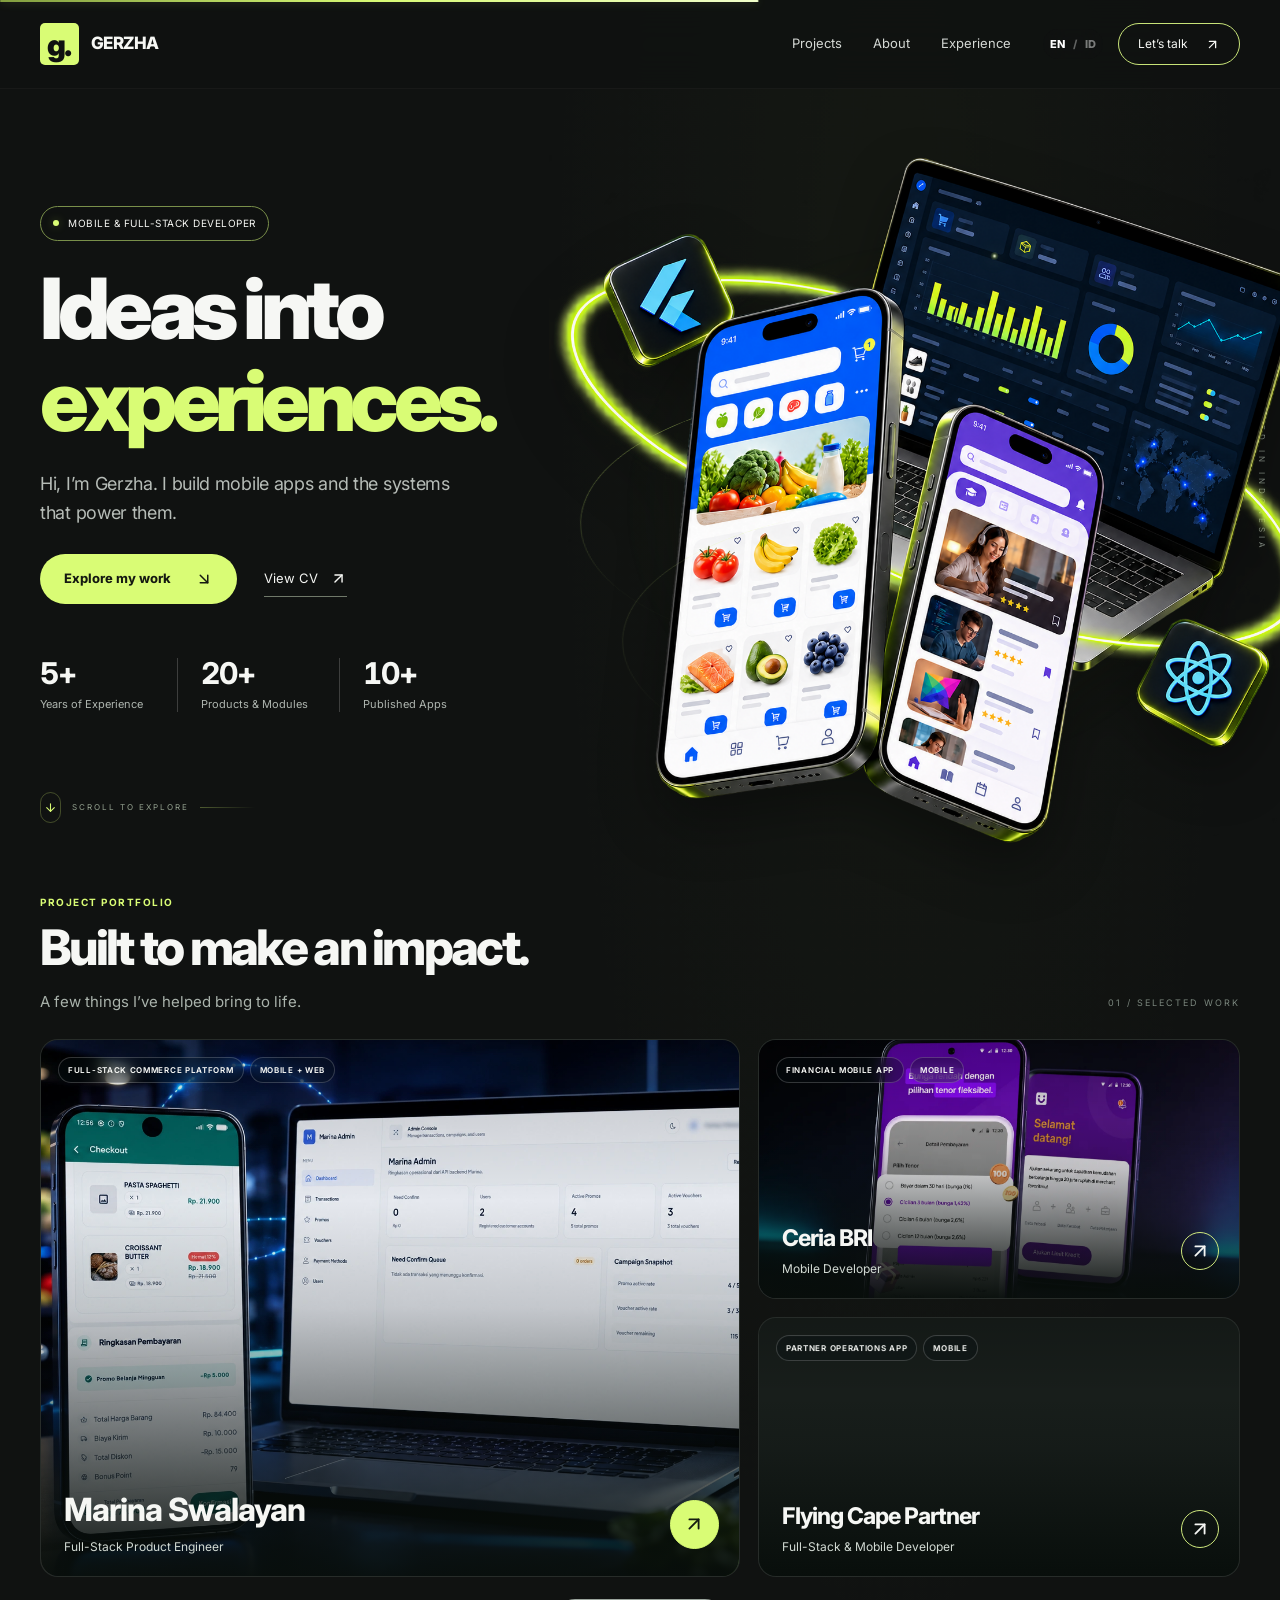
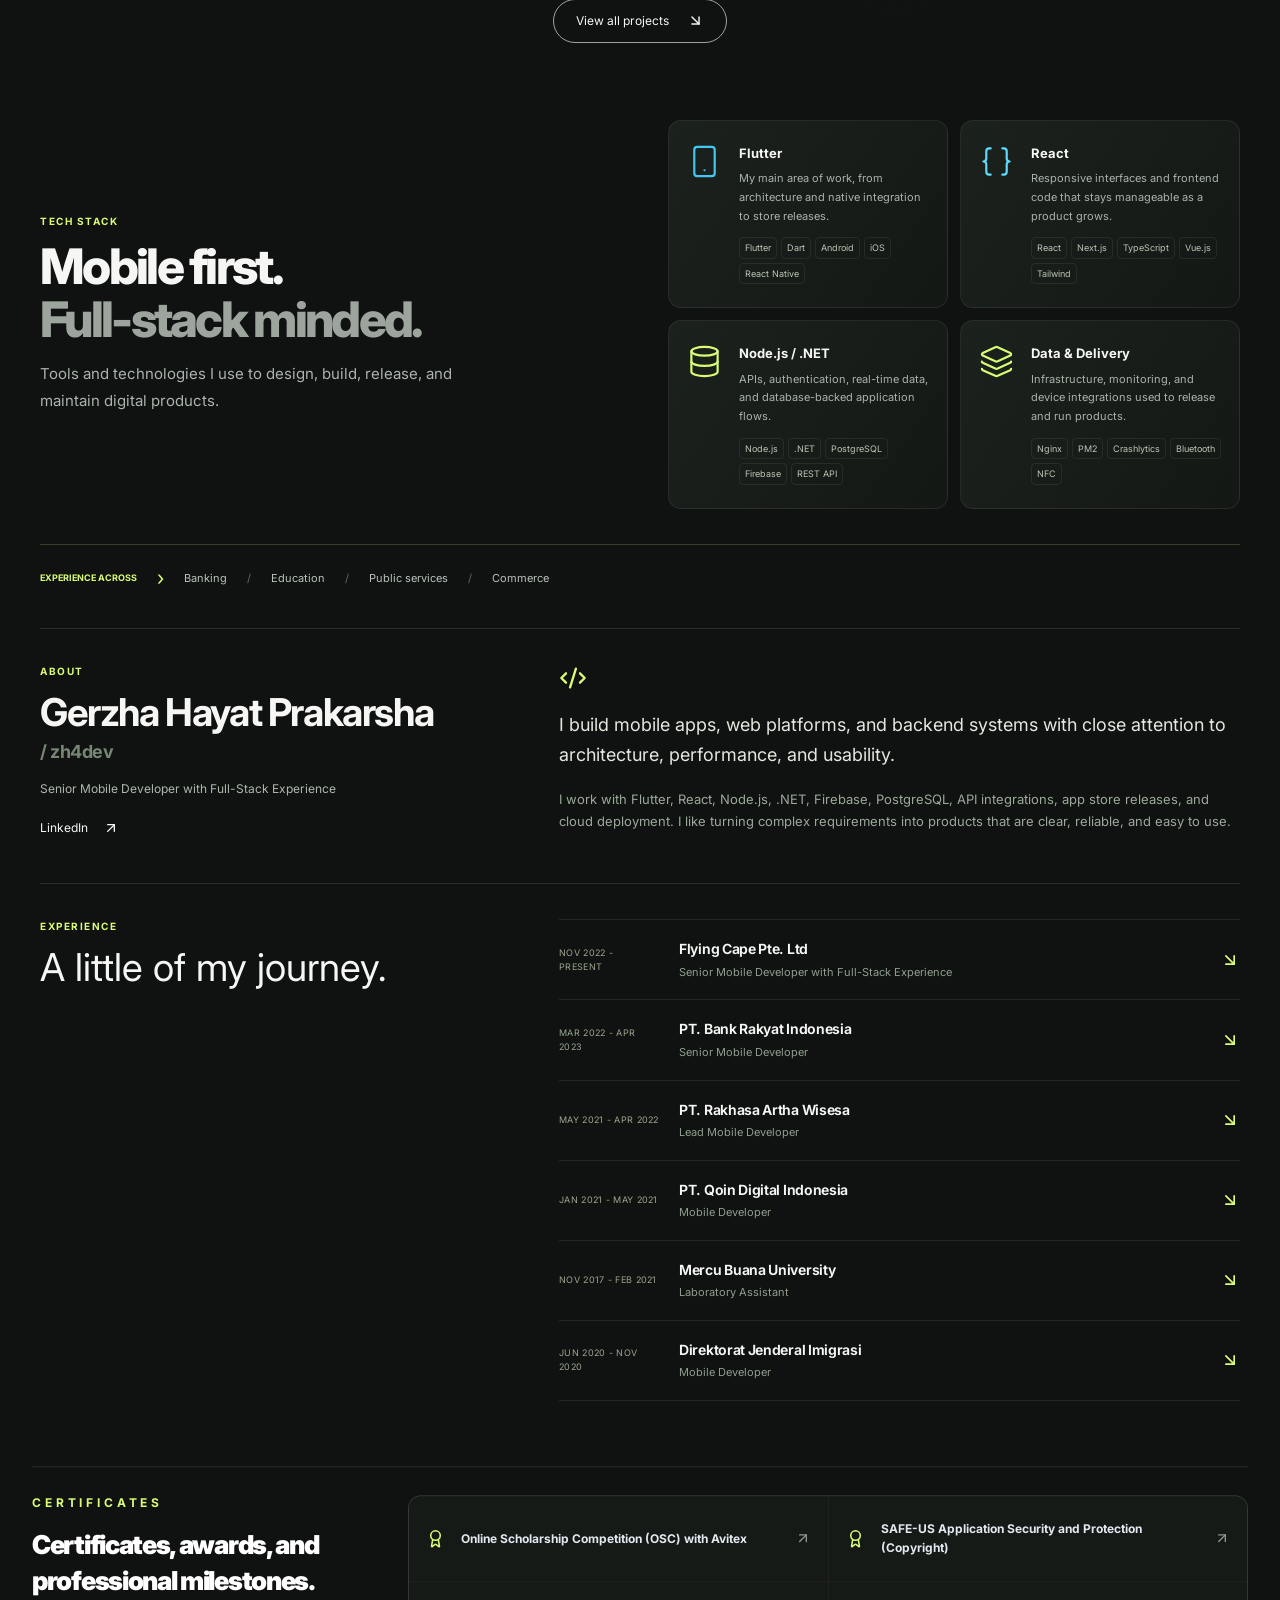
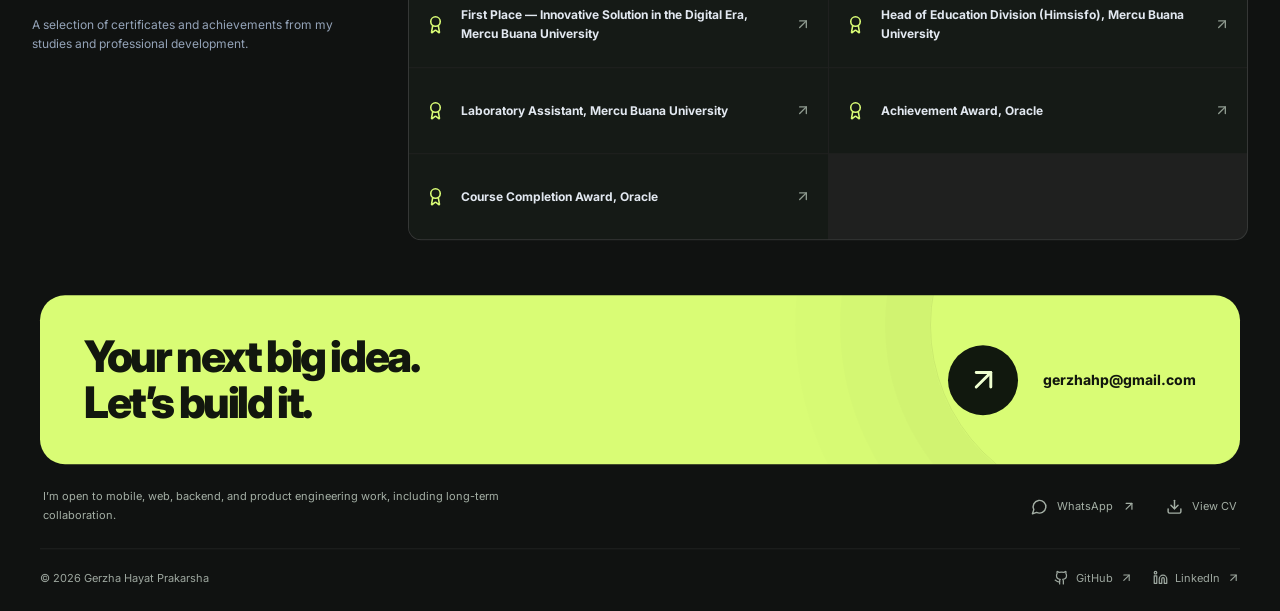
==== commit 8e3dce03: "deploy: 0474bbc3a7071a5fba594a69481ccd88e9a466c5" ====
--- a/index.html
+++ b/index.html
@@ -1,7 +1,7 @@
 <!doctype html>
 <html lang="en">
   <head>
-    <link rel="preload" as="image" href="/images/hero-devices.webp" fetchpriority="high" />
+    <link rel="preload" as="image" href="/images/hero-devices-hd.webp" fetchpriority="high" />
     <meta charset="UTF-8" />
     <meta name="viewport" content="width=device-width, initial-scale=1.0" />
     <meta
@@ -51,7 +51,7 @@
       href="https://fonts.googleapis.com/css2?family=Inter:wght@400;500;600;700;800;900&display=swap"
       rel="stylesheet"
     />
-    <script type="module" crossorigin src="/assets/index-DjSgkrYG.js"></script>
+    <script type="module" crossorigin src="/assets/index-aHnCo6YA.js"></script>
     <link rel="stylesheet" crossorigin href="/assets/index-CoELkeEO.css">
   </head>
   <body>
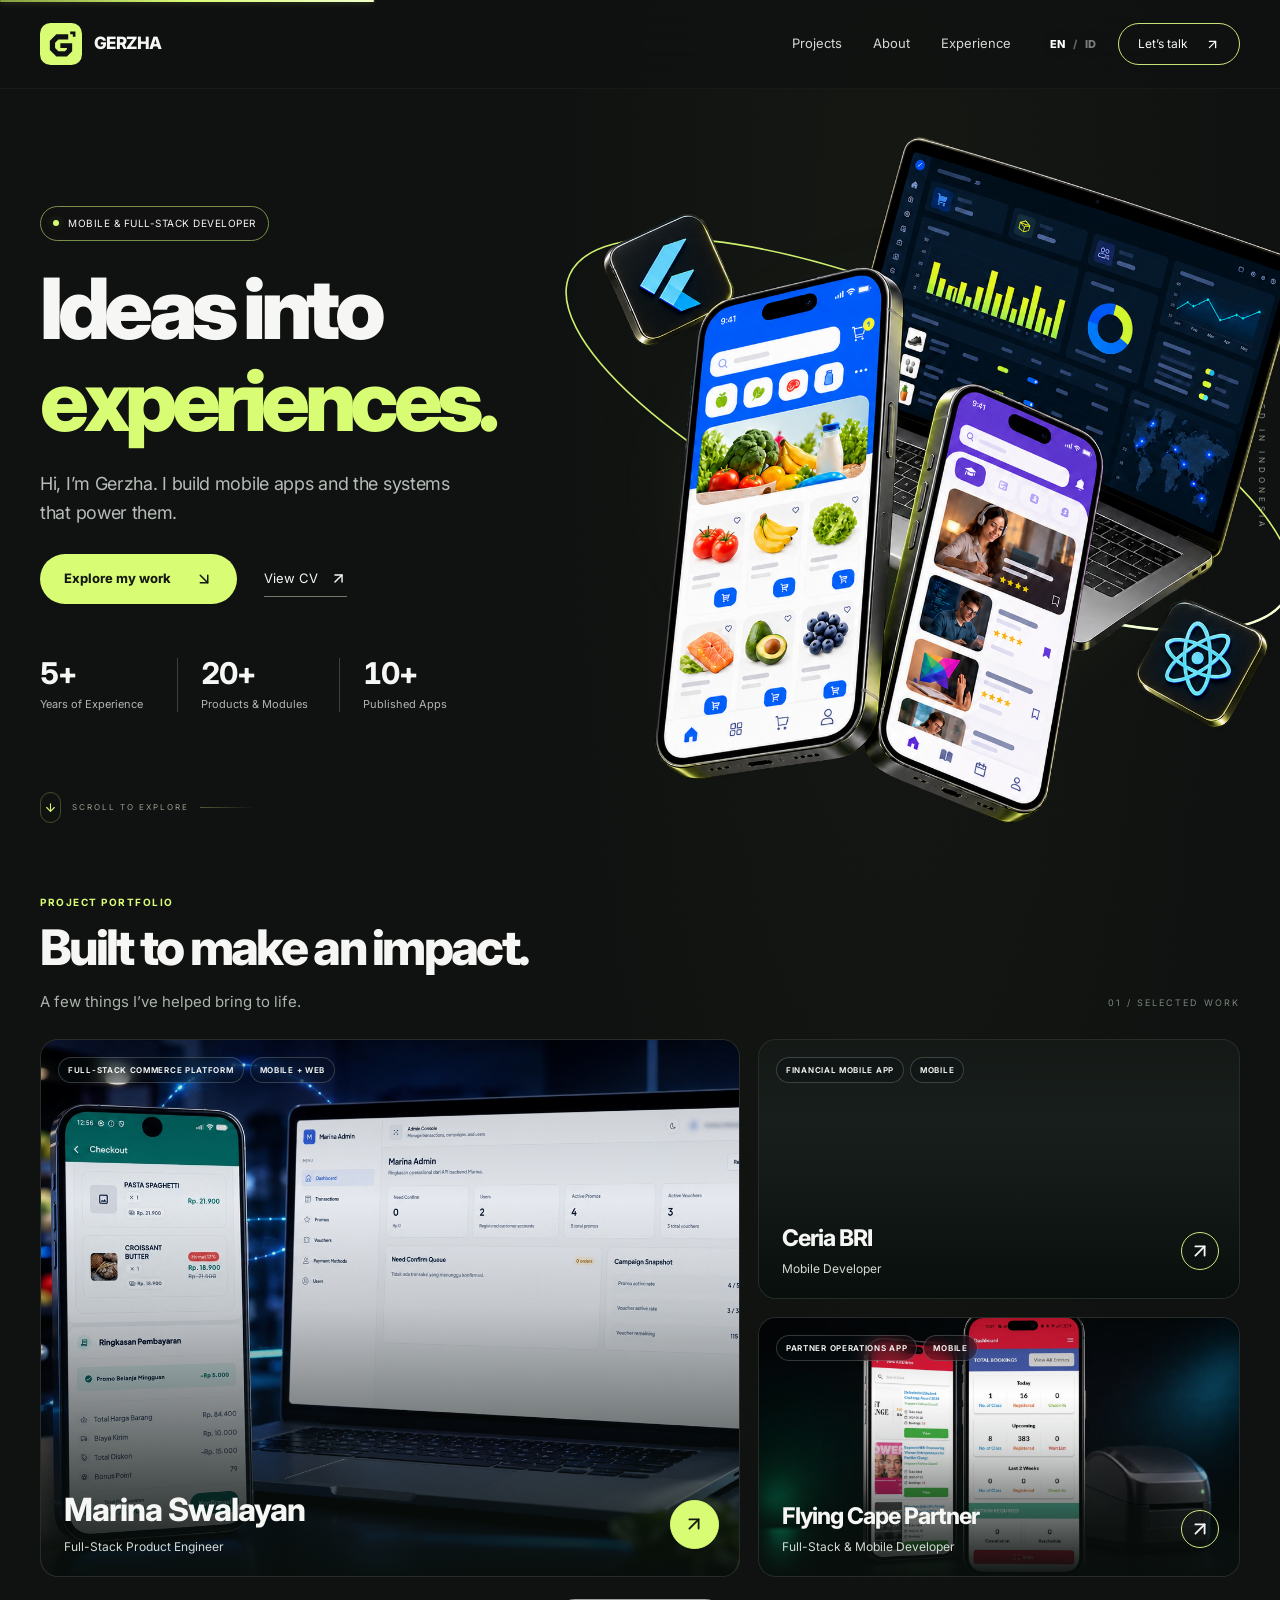
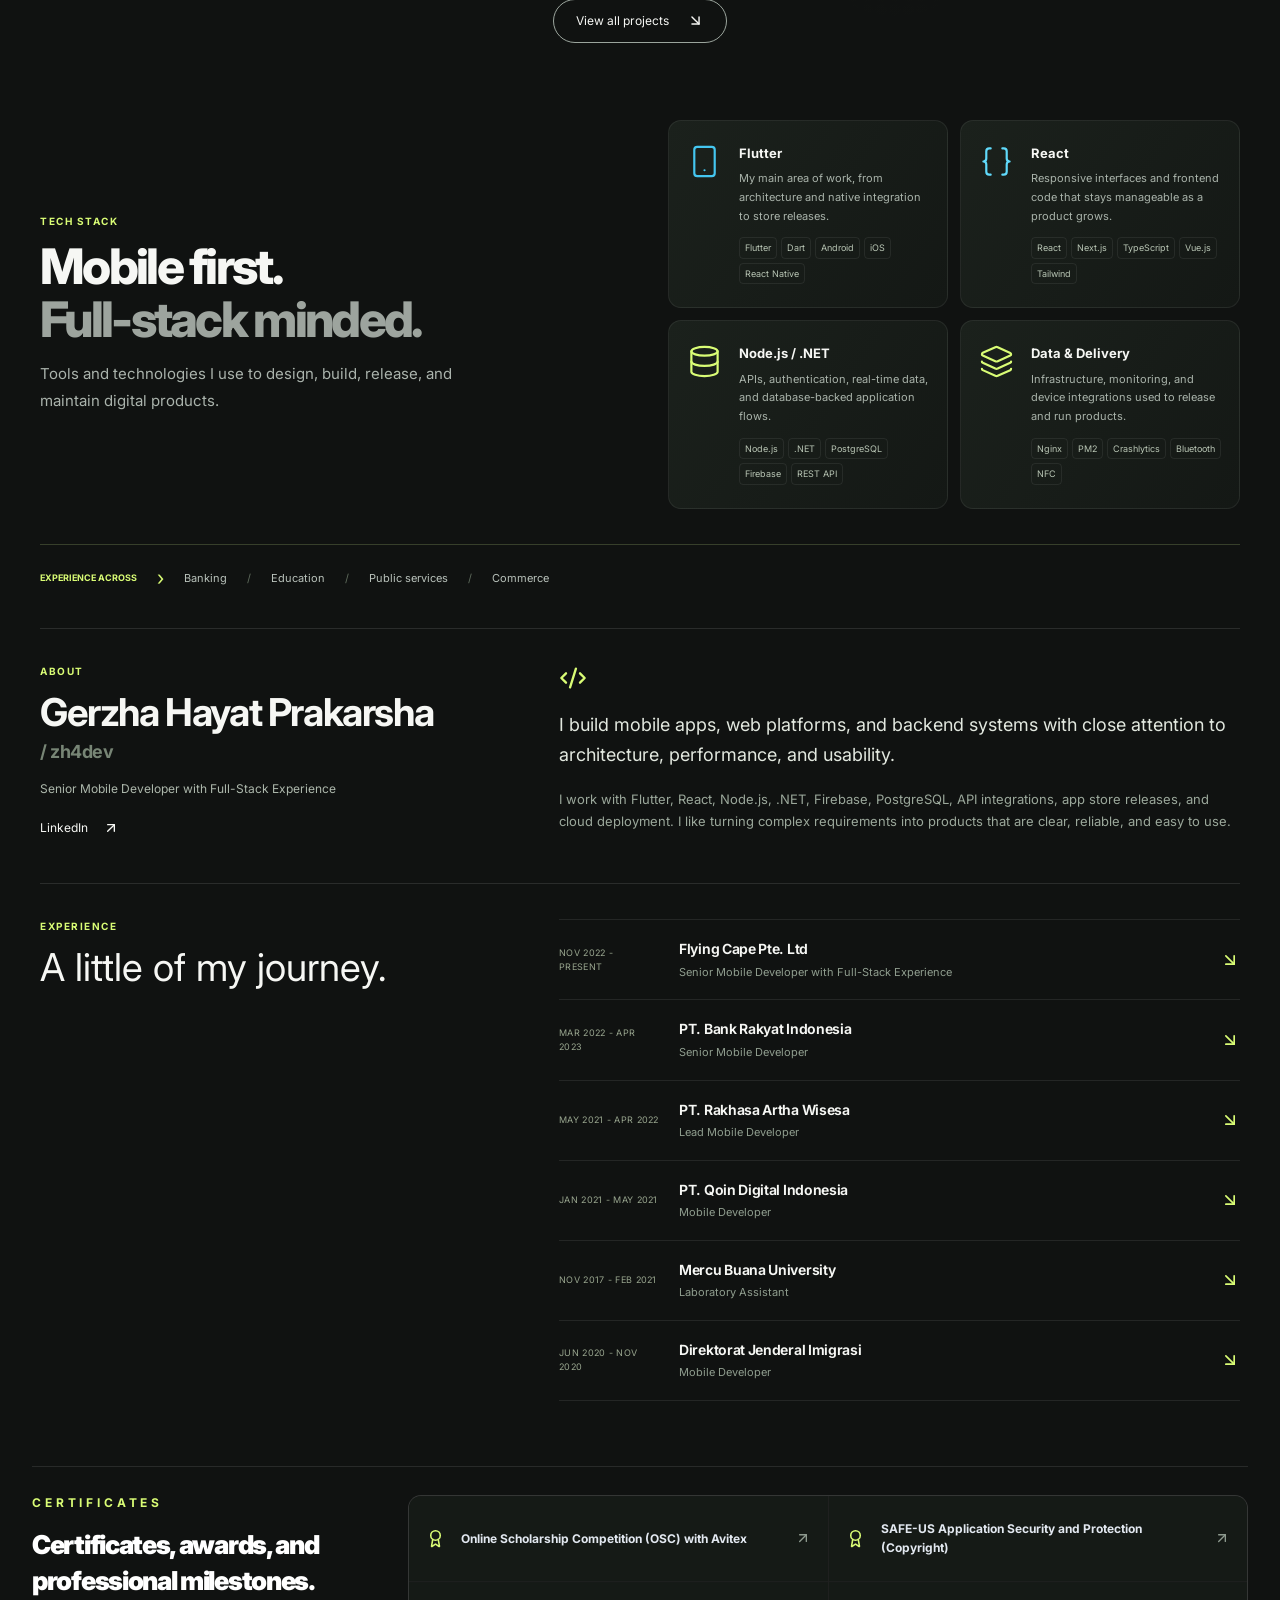
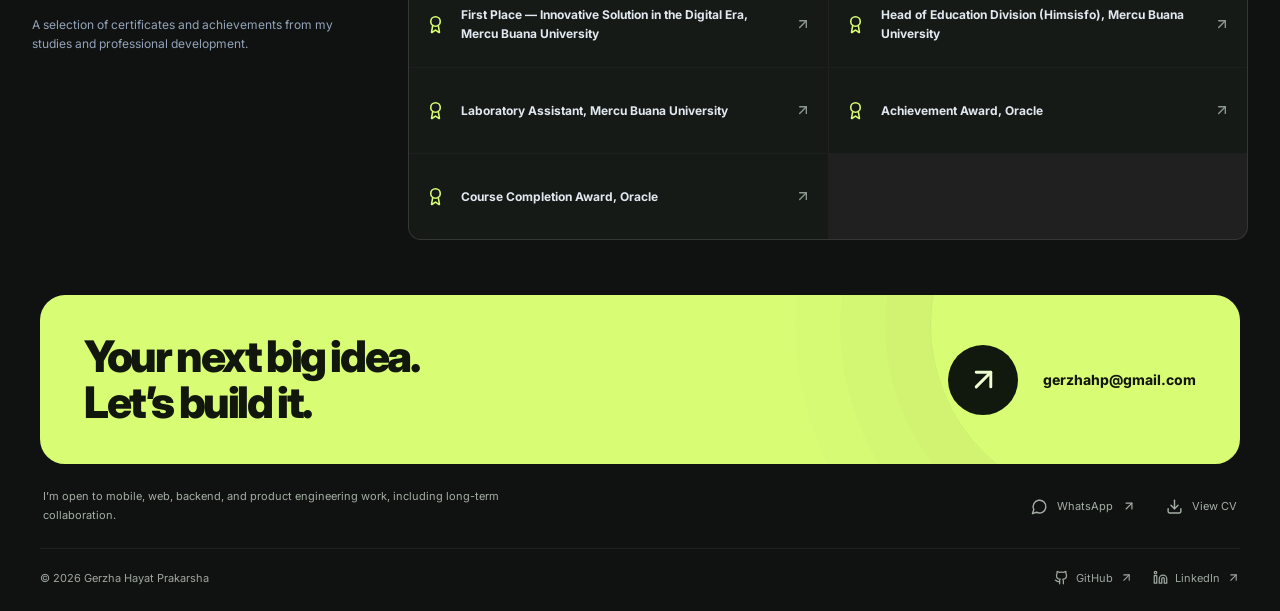
==== commit 106bb8c7: "deploy: 2c131fa88e347597b524e2c46d2054c00c6af73f" ====
--- a/index.html
+++ b/index.html
@@ -1,60 +1,59 @@
 <!doctype html>
 <html lang="en">
   <head>
-    <link rel="preload" as="image" href="/images/hero-devices-hd.webp" fetchpriority="high" />
     <meta charset="UTF-8" />
+    <link rel="preload" as="image" href="/images/hero-devices-clean.webp" fetchpriority="high" />
     <meta name="viewport" content="width=device-width, initial-scale=1.0" />
     <meta
       name="google-site-verification"
       content="cqW9TRuONcjYxt6XDhJJ5Ltdvopco-0c8Rv86EpbEQ4"
     />
-    <link rel="icon" type="image/png" href="/images/logo.png" />
+    <link rel="icon" type="image/svg+xml" href="/favicon.svg" />
+    <link rel="icon" type="image/png" sizes="32x32" href="/favicon-32.png" />
+    <link rel="icon" type="image/png" sizes="16x16" href="/favicon-16.png" />
+    <link rel="apple-touch-icon" sizes="180x180" href="/apple-touch-icon.png" />
+    <link rel="manifest" href="/manifest.webmanifest" />
+    <!-- seo:start -->
+    <title>Gerzha Hayat Prakarsha | Mobile &amp; Full-Stack Developer</title>
+    <meta name="description" content="Senior mobile and full-stack developer in Indonesia. Explore 5+ years of Flutter, Android, iOS, React and backend work across banking, education and commerce." />
+    <meta name="author" content="Gerzha Hayat Prakarsha" />
+    <meta name="robots" content="index, follow, max-image-preview:large" />
+    <meta name="theme-color" content="#101211" />
+    <meta name="application-name" content="Gerzha · zh4dev" />
+    <meta property="og:title" content="Gerzha Hayat Prakarsha | Mobile &amp; Full-Stack Developer" />
+    <meta property="og:description" content="Senior mobile and full-stack developer in Indonesia. Explore 5+ years of Flutter, Android, iOS, React and backend work across banking, education and commerce." />
+    <meta property="og:type" content="website" />
+    <meta property="og:url" content="https://zh4dev.github.io/" />
+    <meta property="og:site_name" content="Gerzha · zh4dev" />
+    <meta property="og:image" content="https://zh4dev.github.io/images/og-gerzha.png" />
+    <meta property="og:image:type" content="image/png" />
+    <meta property="og:image:width" content="1200" />
+    <meta property="og:image:height" content="630" />
+    <meta property="og:image:alt" content="Gerzha Hayat Prakarsha — Mobile and Full-Stack Developer. Flutter, React, Node.js and .NET portfolio." />
+    <meta property="og:locale" content="en_US" />
+    <meta property="og:locale:alternate" content="id_ID" />
+    <meta name="twitter:card" content="summary_large_image" />
+    <meta name="twitter:title" content="Gerzha Hayat Prakarsha | Mobile &amp; Full-Stack Developer" />
+    <meta name="twitter:description" content="Senior mobile and full-stack developer in Indonesia. Explore 5+ years of Flutter, Android, iOS, React and backend work across banking, education and commerce." />
+    <meta name="twitter:image" content="https://zh4dev.github.io/images/og-gerzha.png" />
+    <meta name="twitter:image:alt" content="Gerzha Hayat Prakarsha — Mobile and Full-Stack Developer. Flutter, React, Node.js and .NET portfolio." />
     <link rel="canonical" href="https://zh4dev.github.io/" />
     <link rel="alternate" hreflang="en" href="https://zh4dev.github.io/" />
-    <link rel="alternate" hreflang="id" href="https://zh4dev.github.io/?lang=id" />
+    <link rel="alternate" hreflang="id" href="https://zh4dev.github.io/id/" />
     <link rel="alternate" hreflang="x-default" href="https://zh4dev.github.io/" />
-    <meta
-      name="description"
-      content="Portfolio of Gerzha Hayat Prakarsha, a Senior Mobile and Full-Stack Developer working with Flutter, React, Node.js, .NET, Firebase, and PostgreSQL."
-    />
-    <meta
-      property="og:title"
-      content="Gerzha / zh4dev.github.io — Full-Stack & Mobile Developer"
-    />
-    <meta
-      property="og:description"
-      content="I build mobile apps, web platforms, and backend systems with a focus on performance, reliability, and usability."
-    />
-    <meta property="og:type" content="website" />
-    <meta property="og:url" content="https://zh4dev.github.io/" />
-    <meta property="og:site_name" content="zh4dev.github.io — Gerzha Portfolio" />
-    <meta property="og:image" content="https://zh4dev.github.io/images/og-zh4-dev.png" />
-    <meta property="og:image:width" content="1200" />
-    <meta property="og:image:height" content="630" />
-    <meta property="twitter:card" content="summary_large_image" />
-    <meta
-      property="twitter:title"
-      content="Gerzha / zh4dev.github.io — Full-Stack & Mobile Developer"
-    />
-    <meta
-      property="twitter:description"
-      content="I build mobile apps, web platforms, and backend systems with a focus on performance, reliability, and usability."
-    />
-    <meta
-      property="twitter:image"
-      content="https://zh4dev.github.io/images/og-zh4-dev.png"
-    />
-    <title>Gerzha / zh4dev.github.io — Full-Stack & Mobile Developer</title>
+    <script id="person-schema" type="application/ld+json">{"@context":"https://schema.org","@graph":[{"@type":"Person","@id":"https://zh4dev.github.io/#person","name":"Gerzha Hayat Prakarsha","alternateName":["Gerzha","zh4dev"],"url":"https://zh4dev.github.io/","jobTitle":"Senior Mobile Developer with Full-Stack Experience","email":"gerzhahp@gmail.com","address":{"@type":"PostalAddress","addressLocality":"Tangerang","addressCountry":"ID"},"sameAs":["https://github.com/zh4dev","https://www.linkedin.com/in/gerzha-hayat-prakarsha-09974899/"],"knowsAbout":["Flutter","Dart","Android","iOS","React","Node.js",".NET","PostgreSQL","Firebase","Mobile App Development","Full-Stack Development"],"description":"Senior mobile and full-stack developer in Indonesia. Explore 5+ years of Flutter, Android, iOS, React and backend work across banking, education and commerce."},{"@type":"WebSite","@id":"https://zh4dev.github.io/#website","url":"https://zh4dev.github.io/","name":"Gerzha · zh4dev","alternateName":"zh4dev","inLanguage":["en","id"],"publisher":{"@id":"https://zh4dev.github.io/#person"}},{"@type":"ProfilePage","@id":"https://zh4dev.github.io/#profile","url":"https://zh4dev.github.io/","name":"Gerzha Hayat Prakarsha | Mobile & Full-Stack Developer","description":"Senior mobile and full-stack developer in Indonesia. Explore 5+ years of Flutter, Android, iOS, React and backend work across banking, education and commerce.","inLanguage":"en","isPartOf":{"@id":"https://zh4dev.github.io/#website"},"mainEntity":{"@id":"https://zh4dev.github.io/#person"},"primaryImageOfPage":{"@type":"ImageObject","url":"https://zh4dev.github.io/images/og-gerzha.png","width":1200,"height":630},"hasPart":{"@id":"https://zh4dev.github.io/#featured-projects"}},{"@type":"ItemList","@id":"https://zh4dev.github.io/#featured-projects","name":"Gerzha Selected Work","numberOfItems":3,"itemListElement":[{"@type":"ListItem","position":1,"item":{"@type":"CreativeWork","name":"Marina Swalayan","description":"An end-to-end commerce ecosystem consisting of a Flutter customer app, React admin dashboard, and production-ready Node.js backend for product discovery, recipes, branch-aware shopping, checkout, order management, and customer engagement.","image":"https://zh4dev.github.io/images/projects/marina-swalayan.webp","contributor":{"@id":"https://zh4dev.github.io/#person"},"keywords":"Flutter, Dart, React, TypeScript, Node.js, Express, PostgreSQL, Prisma, Redis, NetSuite, Firebase Messaging, JWT & RBAC"}},{"@type":"ListItem","position":2,"item":{"@type":"CreativeWork","name":"Ceria BRI","description":"Digital lending by Bank BRI for Android & iOS.","image":"https://zh4dev.github.io/images/projects/ceria-bri.webp","contributor":{"@id":"https://zh4dev.github.io/#person"},"keywords":"Flutter, Android Native, Face Recognition"}},{"@type":"ListItem","position":3,"item":{"@type":"CreativeWork","name":"Flying Cape Partner","description":"Operations and partner management app for educators/merchants in Singapore.","image":"https://zh4dev.github.io/images/projects/flying-cape-partner.webp","contributor":{"@id":"https://zh4dev.github.io/#person"},"keywords":"Flutter, Android (Java), C++ (NDK), SDK/Hardware Integration"}}]}]}</script>
+    <!-- seo:end -->
     <link rel="preconnect" href="https://fonts.googleapis.com" />
     <link rel="preconnect" href="https://fonts.gstatic.com" crossorigin />
     <link
       href="https://fonts.googleapis.com/css2?family=Inter:wght@400;500;600;700;800;900&display=swap"
       rel="stylesheet"
     />
-    <script type="module" crossorigin src="/assets/index-aHnCo6YA.js"></script>
-    <link rel="stylesheet" crossorigin href="/assets/index-CoELkeEO.css">
+    <script type="module" crossorigin src="/assets/index-D-71B5z0.js"></script>
+    <link rel="stylesheet" crossorigin href="/assets/index-CsfnGlDa.css">
   </head>
   <body>
-    <div id="root"></div>
+    <noscript><style>.scroll-reveal,.electric-project,.hero-art,.hero-pill,.hero-intro,.hero-actions,.hero-stats,.headline-first,.hero-glyph,[style*="opacity:0"]{opacity:1!important;transform:none!important}.hero-device-float,.hero-orbit span{animation:none!important}</style></noscript>
+    <div id="root"><main class="electric-site"><a href="#projects" class="skip-link">Skip to content</a><div class="electric-background" aria-hidden="true"></div><div class="scroll-progress" aria-hidden="true" style="transform:scaleX(0)"></div><header class="electric-nav"><nav class="section-shell nav-inner" aria-label="Main navigation"><a href="#home" class="brand" aria-label="Gerzha Hayat Prakarsha logo"><img class="brand-mark" src="/brand/logo-mark.svg" width="42" height="42" alt=""/>GERZHA</a><div class="desktop-links"><a href="#projects">Projects</a><a href="#about">About</a><a href="#experience">Experience</a></div><div class="nav-tools"><button class="group inline-flex items-center gap-2 rounded-full border border-white/10 bg-white/[0.06] font-extrabold text-white backdrop-blur-xl transition hover:-translate-y-0.5 hover:border-cyan-300/35 hover:bg-cyan-300/10 px-3 py-2 text-xs" aria-label="Language" type="button"><svg xmlns="http://www.w3.org/2000/svg" width="16" height="16" viewBox="0 0 24 24" fill="none" stroke="currentColor" stroke-width="2" stroke-linecap="round" stroke-linejoin="round" class="lucide lucide-languages text-cyan-200"><path d="m5 8 6 6"></path><path d="m4 14 6-6 2-3"></path><path d="M2 5h12"></path><path d="M7 2h1"></path><path d="m22 22-5-10-5 10"></path><path d="M14 18h6"></path></svg><span>EN</span><span class="text-white/35">/</span><span class="text-white/45">ID</span></button><a class="nav-talk" href="#contact">Let’s talk<svg xmlns="http://www.w3.org/2000/svg" width="15" height="15" viewBox="0 0 24 24" fill="none" stroke="currentColor" stroke-width="2" stroke-linecap="round" stroke-linejoin="round" class="lucide lucide-arrow-up-right"><path d="M7 7h10v10"></path><path d="M7 17 17 7"></path></svg></a><button type="button" class="menu-toggle" aria-label="Toggle navigation menu" aria-expanded="false" aria-controls="mobile-navigation"><svg xmlns="http://www.w3.org/2000/svg" width="21" height="21" viewBox="0 0 24 24" fill="none" stroke="currentColor" stroke-width="2" stroke-linecap="round" stroke-linejoin="round" class="lucide lucide-menu"><line x1="4" x2="20" y1="12" y2="12"></line><line x1="4" x2="20" y1="6" y2="6"></line><line x1="4" x2="20" y1="18" y2="18"></line></svg></button></div></nav></header><section id="home" class="electric-hero section-shell" data-motion-active="false"><div class="hero-layout"><div class="hero-copy"><p class="hero-pill" style="opacity:0;transform:translateY(20px)"><span></span>Mobile &amp; Full-Stack Developer</p><h1 aria-label="Ideas into experiences."><span class="hero-line" aria-hidden="true"><span class="headline-first" style="transform:translateY(110%)">Ideas into</span></span><span class="hero-line headline-accent" aria-hidden="true"><span class="hero-glyph" style="opacity:0;transform:translateY(115%) rotateX(-60deg)">e</span><span class="hero-glyph" style="opacity:0;transform:translateY(115%) rotateX(-60deg)">x</span><span class="hero-glyph" style="opacity:0;transform:translateY(115%) rotateX(-60deg)">p</span><span class="hero-glyph" style="opacity:0;transform:translateY(115%) rotateX(-60deg)">e</span><span class="hero-glyph" style="opacity:0;transform:translateY(115%) rotateX(-60deg)">r</span><span class="hero-glyph" style="opacity:0;transform:translateY(115%) rotateX(-60deg)">i</span><span class="hero-glyph" style="opacity:0;transform:translateY(115%) rotateX(-60deg)">e</span><span class="hero-glyph" style="opacity:0;transform:translateY(115%) rotateX(-60deg)">n</span><span class="hero-glyph" style="opacity:0;transform:translateY(115%) rotateX(-60deg)">c</span><span class="hero-glyph" style="opacity:0;transform:translateY(115%) rotateX(-60deg)">e</span><span class="hero-glyph" style="opacity:0;transform:translateY(115%) rotateX(-60deg)">s</span><span class="hero-glyph" style="opacity:0;transform:translateY(115%) rotateX(-60deg)">.</span></span></h1><p class="hero-intro" style="opacity:0;transform:translateY(20px)">Hi, I’m Gerzha. I build mobile apps and the systems that power them.</p><div class="hero-actions" style="opacity:0;transform:translateY(20px)"><a href="#projects" class="magnetic-link electric-button"><span class="magnetic-content" style="transform:none">Explore my work<svg xmlns="http://www.w3.org/2000/svg" width="18" height="18" viewBox="0 0 24 24" fill="none" stroke="currentColor" stroke-width="2" stroke-linecap="round" stroke-linejoin="round" class="lucide lucide-arrow-down-right"><path d="m7 7 10 10"></path><path d="M17 7v10H7"></path></svg></span></a><a class="text-link" href="https://drive.google.com/drive/folders/1iOYUynPkEx2cttuSBtWCVGIH7tBAg8EK" target="_blank" rel="noreferrer">View CV<svg xmlns="http://www.w3.org/2000/svg" width="17" height="17" viewBox="0 0 24 24" fill="none" stroke="currentColor" stroke-width="2" stroke-linecap="round" stroke-linejoin="round" class="lucide lucide-arrow-up-right"><path d="M7 7h10v10"></path><path d="M7 17 17 7"></path></svg></a></div><div class="hero-stats" style="opacity:0;transform:translateY(20px)"><div><strong aria-label="5+" class="stat-number">5+</strong><span>Years of Experience</span></div><div><strong aria-label="20+" class="stat-number">20+</strong><span>Products &amp; Modules</span></div><div><strong aria-label="10+" class="stat-number">10+</strong><span>Published Apps</span></div></div></div><div class="hero-art" style="opacity:0;transform:translateX(35px)"><div class="hero-art-glow" aria-hidden="true"></div><div class="hero-dot-grid" aria-hidden="true"></div><div class="hero-sparks" aria-hidden="true"><i style="--spark-index:0;left:12%;top:12%"></i><i style="--spark-index:1;left:31%;top:43%"></i><i style="--spark-index:2;left:50%;top:74%"></i><i style="--spark-index:3;left:69%;top:33%"></i><i style="--spark-index:4;left:88%;top:64%"></i><i style="--spark-index:5;left:29%;top:23%"></i><i style="--spark-index:6;left:48%;top:54%"></i><i style="--spark-index:7;left:67%;top:13%"></i><i style="--spark-index:8;left:86%;top:44%"></i></div><div class="hero-device-tilt" style="transform:perspective(1000px)"><div class="hero-device-float"><svg class="hero-vector-orbit" viewBox="0 0 1315 1197" fill="none" aria-hidden="true" focusable="false" shape-rendering="geometricPrecision"><g transform="rotate(24 657 520)"><ellipse class="orbit-rail" cx="657" cy="520" rx="680" ry="216" stroke="#D9FC75" stroke-width="1.6" vector-effect="non-scaling-stroke"></ellipse><ellipse class="orbit-tracer" cx="657" cy="520" rx="680" ry="216" pathLength="100" stroke="#F4FFD5" stroke-width="2.4" stroke-linecap="round" stroke-dasharray="9 91" vector-effect="non-scaling-stroke"></ellipse></g></svg><img src="/images/hero-devices-clean.webp" width="1315" height="1197" loading="eager" alt=""/><span class="hero-device-flare" aria-hidden="true"></span></div></div><span class="hero-location">Based in Indonesia</span></div></div><a href="#projects" class="hero-scroll-cue" aria-label="Explore my work" style="opacity:0;transform:translateY(20px)"><span class="scroll-cue-track"><svg xmlns="http://www.w3.org/2000/svg" width="13" height="13" viewBox="0 0 24 24" fill="none" stroke="currentColor" stroke-width="2" stroke-linecap="round" stroke-linejoin="round" class="lucide lucide-arrow-down"><path d="M12 5v14"></path><path d="m19 12-7 7-7-7"></path></svg></span><span>SCROLL TO EXPLORE</span><span class="scroll-cue-line"></span></a></section><section id="projects" class="electric-work section-shell"><div class="scroll-reveal" style="opacity:0;transform:translateY(35px)"><div class="work-heading"><div><p class="section-eyebrow">Project Portfolio</p><h2>Built to make an impact.</h2><p class="section-description">A few things I’ve helped bring to life.</p></div><span class="section-index" aria-hidden="true">01 / SELECTED WORK</span></div></div><div class="electric-project-grid "><article class="electric-project electric-project-featured" style="opacity:0;transform:perspective(1100px) translateY(45px) scale(0.98)"><button type="button" class="project-open" aria-label="View Contribution: Marina Swalayan"><img src="/images/projects/marina-swalayan.webp" alt="" loading="lazy" decoding="async" width="1200" height="750"/><div class="project-shade"></div><div class="project-pills"><span>Full-Stack Commerce Platform</span><span>Mobile + Web</span></div><div class="project-info"><div><h3>Marina Swalayan</h3><p>Full-Stack Product Engineer</p></div><span class="project-arrow"><svg xmlns="http://www.w3.org/2000/svg" width="22" height="22" viewBox="0 0 24 24" fill="none" stroke="currentColor" stroke-width="2" stroke-linecap="round" stroke-linejoin="round" class="lucide lucide-arrow-up-right"><path d="M7 7h10v10"></path><path d="M7 17 17 7"></path></svg></span></div></button></article><article class="electric-project " style="opacity:0;transform:perspective(1100px) translateY(45px) scale(0.98)"><button type="button" class="project-open" aria-label="View Contribution: Ceria BRI"><img src="/images/projects/ceria-bri.webp" alt="" loading="lazy" decoding="async" width="1200" height="750"/><div class="project-shade"></div><div class="project-pills"><span>Financial Mobile App</span><span>Mobile</span></div><div class="project-info"><div><h3>Ceria BRI</h3><p>Mobile Developer</p></div><span class="project-arrow"><svg xmlns="http://www.w3.org/2000/svg" width="22" height="22" viewBox="0 0 24 24" fill="none" stroke="currentColor" stroke-width="2" stroke-linecap="round" stroke-linejoin="round" class="lucide lucide-arrow-up-right"><path d="M7 7h10v10"></path><path d="M7 17 17 7"></path></svg></span></div></button></article><article class="electric-project " style="opacity:0;transform:perspective(1100px) translateY(45px) scale(0.98)"><button type="button" class="project-open" aria-label="View Contribution: Flying Cape Partner"><img src="/images/projects/flying-cape-partner.webp" alt="" loading="lazy" decoding="async" width="1200" height="750"/><div class="project-shade"></div><div class="project-pills"><span>Partner Operations App</span><span>Mobile</span></div><div class="project-info"><div><h3>Flying Cape Partner</h3><p>Full-Stack &amp; Mobile Developer</p></div><span class="project-arrow"><svg xmlns="http://www.w3.org/2000/svg" width="22" height="22" viewBox="0 0 24 24" fill="none" stroke="currentColor" stroke-width="2" stroke-linecap="round" stroke-linejoin="round" class="lucide lucide-arrow-up-right"><path d="M7 7h10v10"></path><path d="M7 17 17 7"></path></svg></span></div></button></article></div><div class="project-more"><button type="button" class="outline-button" aria-expanded="false">View all projects<svg xmlns="http://www.w3.org/2000/svg" width="17" height="17" viewBox="0 0 24 24" fill="none" stroke="currentColor" stroke-width="2" stroke-linecap="round" stroke-linejoin="round" class="lucide lucide-arrow-down-right"><path d="m7 7 10 10"></path><path d="M17 7v10H7"></path></svg></button></div></section><div class="scroll-reveal" style="opacity:0;transform:translateY(35px)"><section id="skills" class="electric-skills section-shell"><div class="skills-layout"><div><p class="section-eyebrow">Tech Stack</p><h2>Mobile first.<br/><span>Full-stack minded.</span></h2><p class="section-description">Tools and technologies I use to design, build, release, and maintain digital products.</p></div><div class="skill-tiles"><article class="skill-tile"><svg xmlns="http://www.w3.org/2000/svg" width="35" height="35" viewBox="0 0 24 24" fill="none" stroke="currentColor" stroke-width="1.5" stroke-linecap="round" stroke-linejoin="round" class="lucide lucide-smartphone"><rect width="14" height="20" x="5" y="2" rx="2" ry="2"></rect><path d="M12 18h.01"></path></svg><div><h3>Flutter</h3><p>My main area of work, from architecture and native integration to store releases.</p><div class="skill-tags"><span>Flutter</span><span>Dart</span><span>Android</span><span>iOS</span><span>React Native</span></div></div></article><article class="skill-tile"><svg xmlns="http://www.w3.org/2000/svg" width="35" height="35" viewBox="0 0 24 24" fill="none" stroke="currentColor" stroke-width="1.5" stroke-linecap="round" stroke-linejoin="round" class="lucide lucide-braces"><path d="M8 3H7a2 2 0 0 0-2 2v5a2 2 0 0 1-2 2 2 2 0 0 1 2 2v5c0 1.1.9 2 2 2h1"></path><path d="M16 21h1a2 2 0 0 0 2-2v-5c0-1.1.9-2 2-2a2 2 0 0 1-2-2V5a2 2 0 0 0-2-2h-1"></path></svg><div><h3>React</h3><p>Responsive interfaces and frontend code that stays manageable as a product grows.</p><div class="skill-tags"><span>React</span><span>Next.js</span><span>TypeScript</span><span>Vue.js</span><span>Tailwind</span></div></div></article><article class="skill-tile"><svg xmlns="http://www.w3.org/2000/svg" width="35" height="35" viewBox="0 0 24 24" fill="none" stroke="currentColor" stroke-width="1.5" stroke-linecap="round" stroke-linejoin="round" class="lucide lucide-database"><ellipse cx="12" cy="5" rx="9" ry="3"></ellipse><path d="M3 5V19A9 3 0 0 0 21 19V5"></path><path d="M3 12A9 3 0 0 0 21 12"></path></svg><div><h3>Node.js / .NET</h3><p>APIs, authentication, real-time data, and database-backed application flows.</p><div class="skill-tags"><span>Node.js</span><span>.NET</span><span>PostgreSQL</span><span>Firebase</span><span>REST API</span></div></div></article><article class="skill-tile"><svg xmlns="http://www.w3.org/2000/svg" width="35" height="35" viewBox="0 0 24 24" fill="none" stroke="currentColor" stroke-width="1.5" stroke-linecap="round" stroke-linejoin="round" class="lucide lucide-layers"><path d="M12.83 2.18a2 2 0 0 0-1.66 0L2.6 6.08a1 1 0 0 0 0 1.83l8.58 3.91a2 2 0 0 0 1.66 0l8.58-3.9a1 1 0 0 0 0-1.83z"></path><path d="M2 12a1 1 0 0 0 .58.91l8.6 3.91a2 2 0 0 0 1.65 0l8.58-3.9A1 1 0 0 0 22 12"></path><path d="M2 17a1 1 0 0 0 .58.91l8.6 3.91a2 2 0 0 0 1.65 0l8.58-3.9A1 1 0 0 0 22 17"></path></svg><div><h3>Data &amp; Delivery</h3><p>Infrastructure, monitoring, and device integrations used to release and run products.</p><div class="skill-tags"><span>Nginx</span><span>PM2</span><span>Crashlytics</span><span>Bluetooth</span><span>NFC</span></div></div></article></div></div><div class="industry-strip"><span>Experience across<span aria-hidden="true">›</span></span><span>Banking</span><span>Education</span><span>Public services</span><span>Commerce</span></div></section></div><div class="scroll-reveal" style="opacity:0;transform:translateY(35px)"><section id="about" class="electric-about section-shell"><div class="about-heading"><p class="section-eyebrow">About</p><h2>Gerzha Hayat Prakarsha<span> / zh4dev</span></h2><p>Senior Mobile Developer with Full-Stack Experience</p><a href="https://www.linkedin.com/in/gerzha-hayat-prakarsha-09974899/" target="_blank" rel="noreferrer">LinkedIn<svg xmlns="http://www.w3.org/2000/svg" width="16" height="16" viewBox="0 0 24 24" fill="none" stroke="currentColor" stroke-width="2" stroke-linecap="round" stroke-linejoin="round" class="lucide lucide-arrow-up-right"><path d="M7 7h10v10"></path><path d="M7 17 17 7"></path></svg></a></div><div class="about-body"><svg xmlns="http://www.w3.org/2000/svg" width="28" height="28" viewBox="0 0 24 24" fill="none" stroke="currentColor" stroke-width="2" stroke-linecap="round" stroke-linejoin="round" class="lucide lucide-code-xml"><path d="m18 16 4-4-4-4"></path><path d="m6 8-4 4 4 4"></path><path d="m14.5 4-5 16"></path></svg><p>I build mobile apps, web platforms, and backend systems with close attention to architecture, performance, and usability.</p><p>I work with Flutter, React, Node.js, .NET, Firebase, PostgreSQL, API integrations, app store releases, and cloud deployment. I like turning complex requirements into products that are clear, reliable, and easy to use.</p></div></section></div><div class="scroll-reveal" style="opacity:0;transform:translateY(35px)"><section id="experience" class="electric-experience section-shell"><div class="career-heading"><p class="section-eyebrow">Experience</p><h2>A little of my journey.</h2></div><div class="career-rows"><details class="career-row"><summary><span class="career-date">Nov 2022 - Present</span><span class="career-name"><strong>Flying Cape Pte. Ltd</strong><span>Senior Mobile Developer with Full-Stack Experience</span></span><svg xmlns="http://www.w3.org/2000/svg" width="20" height="20" viewBox="0 0 24 24" fill="none" stroke="currentColor" stroke-width="2" stroke-linecap="round" stroke-linejoin="round" class="lucide lucide-arrow-down-right career-chevron"><path d="m7 7 10 10"></path><path d="M17 7v10H7"></path></svg></summary><div class="career-detail"><p class="career-meta">Full-time<!-- --> · <!-- -->Singapore</p><ul><li>Built and maintained Flutter apps for Android and iOS, used by educators, parents, and partners across several countries.</li><li>Developed responsive web applications with React.js and Next.js, improving usability and page load times.</li><li>Designed and maintained RESTful APIs in .NET, connecting them to databases and supporting services.</li><li>Improved the performance, security, and interface quality of Flutter apps on Android and iOS.</li><li>Migrated legacy mobile apps to Flutter, bringing separate codebases together and reducing long-term maintenance costs.</li><li>Used Firebase Crashlytics and regular monitoring to reduce crash rates significantly and improve app stability.</li><li>Connected Niimbot label printer SDKs through native Android code (Java/C++) and exposed them to Flutter.</li></ul><a href="https://www.linkedin.com/company/flying-cape-technologies/mycompany/" target="_blank" rel="noreferrer">LinkedIn<svg xmlns="http://www.w3.org/2000/svg" width="14" height="14" viewBox="0 0 24 24" fill="none" stroke="currentColor" stroke-width="2" stroke-linecap="round" stroke-linejoin="round" class="lucide lucide-arrow-up-right"><path d="M7 7h10v10"></path><path d="M7 17 17 7"></path></svg></a></div></details><details class="career-row"><summary><span class="career-date">Mar 2022 - Apr 2023</span><span class="career-name"><strong>PT. Bank Rakyat Indonesia</strong><span>Senior Mobile Developer</span></span><svg xmlns="http://www.w3.org/2000/svg" width="20" height="20" viewBox="0 0 24 24" fill="none" stroke="currentColor" stroke-width="2" stroke-linecap="round" stroke-linejoin="round" class="lucide lucide-arrow-down-right career-chevron"><path d="m7 7 10 10"></path><path d="M17 7v10H7"></path></svg></summary><div class="career-detail"><p class="career-meta">Full-time<!-- --> · <!-- -->Indonesia</p><ul><li>Developed and maintained BRI Ceria, a digital lending app used by BRI customers at banking scale.</li><li>Moved native Android modules written in Java to Flutter, making cross-platform feature delivery faster.</li><li>Implemented secure flows for authentication, loan applications, payments, and notifications.</li><li>Integrated liveness detection for face verification and analytics to support fraud prevention and user trust.</li><li>Improved app performance and reliability through focused optimization and regular monitoring.</li></ul><a href="https://www.linkedin.com/company/pt-bank-rakyat-indonesia-persero-tbk/" target="_blank" rel="noreferrer">LinkedIn<svg xmlns="http://www.w3.org/2000/svg" width="14" height="14" viewBox="0 0 24 24" fill="none" stroke="currentColor" stroke-width="2" stroke-linecap="round" stroke-linejoin="round" class="lucide lucide-arrow-up-right"><path d="M7 7h10v10"></path><path d="M7 17 17 7"></path></svg></a></div></details><details class="career-row"><summary><span class="career-date">May 2021 - Apr 2022</span><span class="career-name"><strong>PT. Rakhasa Artha Wisesa</strong><span>Lead Mobile Developer</span></span><svg xmlns="http://www.w3.org/2000/svg" width="20" height="20" viewBox="0 0 24 24" fill="none" stroke="currentColor" stroke-width="2" stroke-linecap="round" stroke-linejoin="round" class="lucide lucide-arrow-down-right career-chevron"><path d="m7 7 10 10"></path><path d="M17 7v10H7"></path></svg></summary><div class="career-detail"><p class="career-meta">Full-time<!-- --> · <!-- -->Indonesia</p><ul><li>Led the migration from React Native to Flutter to improve performance and development efficiency.</li><li>Defined state management architecture and development standards for the mobile team.</li><li>Mentored developers, delegated tasks, and aligned weekly milestones with project managers.</li><li>Delivered secure mobile applications for Android and iOS.</li></ul><a href="https://www.linkedin.com/company/rakhasa/" target="_blank" rel="noreferrer">LinkedIn<svg xmlns="http://www.w3.org/2000/svg" width="14" height="14" viewBox="0 0 24 24" fill="none" stroke="currentColor" stroke-width="2" stroke-linecap="round" stroke-linejoin="round" class="lucide lucide-arrow-up-right"><path d="M7 7h10v10"></path><path d="M7 17 17 7"></path></svg></a></div></details><details class="career-row"><summary><span class="career-date">Jan 2021 - May 2021</span><span class="career-name"><strong>PT. Qoin Digital Indonesia</strong><span>Mobile Developer</span></span><svg xmlns="http://www.w3.org/2000/svg" width="20" height="20" viewBox="0 0 24 24" fill="none" stroke="currentColor" stroke-width="2" stroke-linecap="round" stroke-linejoin="round" class="lucide lucide-arrow-down-right career-chevron"><path d="m7 7 10 10"></path><path d="M17 7v10H7"></path></svg></summary><div class="career-detail"><p class="career-meta">Full-time<!-- --> · <!-- -->Indonesia</p><ul><li>Built and maintained mobile applications with Flutter.</li><li>Worked on performance, security, and release readiness.</li></ul><a href="https://www.linkedin.com/company/pt-qoin-digital-indonesia/" target="_blank" rel="noreferrer">LinkedIn<svg xmlns="http://www.w3.org/2000/svg" width="14" height="14" viewBox="0 0 24 24" fill="none" stroke="currentColor" stroke-width="2" stroke-linecap="round" stroke-linejoin="round" class="lucide lucide-arrow-up-right"><path d="M7 7h10v10"></path><path d="M7 17 17 7"></path></svg></a></div></details><details class="career-row"><summary><span class="career-date">Nov 2017 - Feb 2021</span><span class="career-name"><strong>Mercu Buana University</strong><span>Laboratory Assistant</span></span><svg xmlns="http://www.w3.org/2000/svg" width="20" height="20" viewBox="0 0 24 24" fill="none" stroke="currentColor" stroke-width="2" stroke-linecap="round" stroke-linejoin="round" class="lucide lucide-arrow-down-right career-chevron"><path d="m7 7 10 10"></path><path d="M17 7v10H7"></path></svg></summary><div class="career-detail"><p class="career-meta">Part-time<!-- --> · <!-- -->Indonesia</p><ul><li>Handled installation, monitoring, and maintenance for the computer lab to keep its systems stable and available.</li><li>Provided technical support to lecturers and students during practical lab sessions.</li><li>Documented monthly maintenance work and reported on system performance.</li></ul><a href="https://www.linkedin.com/school/universitas-mercu-buana/" target="_blank" rel="noreferrer">LinkedIn<svg xmlns="http://www.w3.org/2000/svg" width="14" height="14" viewBox="0 0 24 24" fill="none" stroke="currentColor" stroke-width="2" stroke-linecap="round" stroke-linejoin="round" class="lucide lucide-arrow-up-right"><path d="M7 7h10v10"></path><path d="M7 17 17 7"></path></svg></a></div></details><details class="career-row"><summary><span class="career-date">Jun 2020 - Nov 2020</span><span class="career-name"><strong>Direktorat Jenderal Imigrasi</strong><span>Mobile Developer</span></span><svg xmlns="http://www.w3.org/2000/svg" width="20" height="20" viewBox="0 0 24 24" fill="none" stroke="currentColor" stroke-width="2" stroke-linecap="round" stroke-linejoin="round" class="lucide lucide-arrow-down-right career-chevron"><path d="m7 7 10 10"></path><path d="M17 7v10H7"></path></svg></summary><div class="career-detail"><p class="career-meta">Internship<!-- --> · <!-- -->Indonesia</p><ul><li>Developed a native Android application in Java to support internal operations.</li><li>Worked with stakeholders to understand their needs and improve day-to-day processes through the application.</li><li>Presented the application and its technical implementation to government officials and decision-makers.</li><li>Prepared weekly progress reports covering development milestones and project status.</li></ul><a href="https://www.linkedin.com/company/direktorat-jenderal-imigrasi-kemenkumham-ri/" target="_blank" rel="noreferrer">LinkedIn<svg xmlns="http://www.w3.org/2000/svg" width="14" height="14" viewBox="0 0 24 24" fill="none" stroke="currentColor" stroke-width="2" stroke-linecap="round" stroke-linejoin="round" class="lucide lucide-arrow-up-right"><path d="M7 7h10v10"></path><path d="M7 17 17 7"></path></svg></a></div></details></div></section></div><div class="scroll-reveal" style="opacity:0;transform:translateY(35px)"><section id="certificates" class="relative z-10 scroll-mt-24 px-5 py-20 lg:px-8"><div class="mx-auto grid max-w-7xl gap-10 border-t border-white/10 pt-14 lg:grid-cols-[.4fr_1fr]"><div><p class="text-xs font-bold uppercase tracking-[0.32em] text-cyan-200/75">Certificates</p><h2 class="mt-4 text-3xl font-black tracking-[-0.05em] text-white">Certificates, awards, and professional milestones.</h2><p class="mt-4 text-sm leading-7 text-slate-400">A selection of certificates and achievements from my studies and professional development.</p></div><div class="grid gap-px overflow-hidden rounded-3xl border border-white/10 bg-white/10 md:grid-cols-2"><a href="https://drive.google.com/drive/folders/1-PVVU23akQLFFkKHvyJTDPesONqUDDzp" target="_blank" rel="noreferrer" class="group flex min-h-28 items-center gap-4 bg-[#091015]/95 p-5 transition hover:bg-white/[0.055]"><svg xmlns="http://www.w3.org/2000/svg" width="19" height="19" viewBox="0 0 24 24" fill="none" stroke="currentColor" stroke-width="2" stroke-linecap="round" stroke-linejoin="round" class="lucide lucide-award shrink-0 text-emerald-300"><path d="m15.477 12.89 1.515 8.526a.5.5 0 0 1-.81.47l-3.58-2.687a1 1 0 0 0-1.197 0l-3.586 2.686a.5.5 0 0 1-.81-.469l1.514-8.526"></path><circle cx="12" cy="8" r="6"></circle></svg><span class="flex-1 text-sm font-bold leading-6 text-slate-200">Online Scholarship Competition (OSC) with Avitex</span><svg xmlns="http://www.w3.org/2000/svg" width="16" height="16" viewBox="0 0 24 24" fill="none" stroke="currentColor" stroke-width="2" stroke-linecap="round" stroke-linejoin="round" class="lucide lucide-arrow-up-right shrink-0 text-slate-500 transition group-hover:-translate-y-0.5 group-hover:translate-x-0.5 group-hover:text-white"><path d="M7 7h10v10"></path><path d="M7 17 17 7"></path></svg></a><a href="https://drive.google.com/file/d/1fZ_hkvrj-GOVk0m-vC2UnK2K1dd1aVxU/view" target="_blank" rel="noreferrer" class="group flex min-h-28 items-center gap-4 bg-[#091015]/95 p-5 transition hover:bg-white/[0.055]"><svg xmlns="http://www.w3.org/2000/svg" width="19" height="19" viewBox="0 0 24 24" fill="none" stroke="currentColor" stroke-width="2" stroke-linecap="round" stroke-linejoin="round" class="lucide lucide-award shrink-0 text-emerald-300"><path d="m15.477 12.89 1.515 8.526a.5.5 0 0 1-.81.47l-3.58-2.687a1 1 0 0 0-1.197 0l-3.586 2.686a.5.5 0 0 1-.81-.469l1.514-8.526"></path><circle cx="12" cy="8" r="6"></circle></svg><span class="flex-1 text-sm font-bold leading-6 text-slate-200">SAFE-US Application Security and Protection (Copyright)</span><svg xmlns="http://www.w3.org/2000/svg" width="16" height="16" viewBox="0 0 24 24" fill="none" stroke="currentColor" stroke-width="2" stroke-linecap="round" stroke-linejoin="round" class="lucide lucide-arrow-up-right shrink-0 text-slate-500 transition group-hover:-translate-y-0.5 group-hover:translate-x-0.5 group-hover:text-white"><path d="M7 7h10v10"></path><path d="M7 17 17 7"></path></svg></a><a href="https://drive.google.com/file/d/1r8ZIR3gJT6MRbZjowYRh3nb1MJochRTh/view" target="_blank" rel="noreferrer" class="group flex min-h-28 items-center gap-4 bg-[#091015]/95 p-5 transition hover:bg-white/[0.055]"><svg xmlns="http://www.w3.org/2000/svg" width="19" height="19" viewBox="0 0 24 24" fill="none" stroke="currentColor" stroke-width="2" stroke-linecap="round" stroke-linejoin="round" class="lucide lucide-award shrink-0 text-emerald-300"><path d="m15.477 12.89 1.515 8.526a.5.5 0 0 1-.81.47l-3.58-2.687a1 1 0 0 0-1.197 0l-3.586 2.686a.5.5 0 0 1-.81-.469l1.514-8.526"></path><circle cx="12" cy="8" r="6"></circle></svg><span class="flex-1 text-sm font-bold leading-6 text-slate-200">First Place — Innovative Solution in the Digital Era, Mercu Buana University</span><svg xmlns="http://www.w3.org/2000/svg" width="16" height="16" viewBox="0 0 24 24" fill="none" stroke="currentColor" stroke-width="2" stroke-linecap="round" stroke-linejoin="round" class="lucide lucide-arrow-up-right shrink-0 text-slate-500 transition group-hover:-translate-y-0.5 group-hover:translate-x-0.5 group-hover:text-white"><path d="M7 7h10v10"></path><path d="M7 17 17 7"></path></svg></a><a href="https://drive.google.com/file/d/1RLJTxi6_qRKFfCBpDuwQYf9VbS3AEfEp/view" target="_blank" rel="noreferrer" class="group flex min-h-28 items-center gap-4 bg-[#091015]/95 p-5 transition hover:bg-white/[0.055]"><svg xmlns="http://www.w3.org/2000/svg" width="19" height="19" viewBox="0 0 24 24" fill="none" stroke="currentColor" stroke-width="2" stroke-linecap="round" stroke-linejoin="round" class="lucide lucide-award shrink-0 text-emerald-300"><path d="m15.477 12.89 1.515 8.526a.5.5 0 0 1-.81.47l-3.58-2.687a1 1 0 0 0-1.197 0l-3.586 2.686a.5.5 0 0 1-.81-.469l1.514-8.526"></path><circle cx="12" cy="8" r="6"></circle></svg><span class="flex-1 text-sm font-bold leading-6 text-slate-200">Head of Education Division (Himsisfo), Mercu Buana University</span><svg xmlns="http://www.w3.org/2000/svg" width="16" height="16" viewBox="0 0 24 24" fill="none" stroke="currentColor" stroke-width="2" stroke-linecap="round" stroke-linejoin="round" class="lucide lucide-arrow-up-right shrink-0 text-slate-500 transition group-hover:-translate-y-0.5 group-hover:translate-x-0.5 group-hover:text-white"><path d="M7 7h10v10"></path><path d="M7 17 17 7"></path></svg></a><a href="https://drive.google.com/file/d/1evzFps4biT4cM0GDedA_BVNKcvpZaRIE/view" target="_blank" rel="noreferrer" class="group flex min-h-28 items-center gap-4 bg-[#091015]/95 p-5 transition hover:bg-white/[0.055]"><svg xmlns="http://www.w3.org/2000/svg" width="19" height="19" viewBox="0 0 24 24" fill="none" stroke="currentColor" stroke-width="2" stroke-linecap="round" stroke-linejoin="round" class="lucide lucide-award shrink-0 text-emerald-300"><path d="m15.477 12.89 1.515 8.526a.5.5 0 0 1-.81.47l-3.58-2.687a1 1 0 0 0-1.197 0l-3.586 2.686a.5.5 0 0 1-.81-.469l1.514-8.526"></path><circle cx="12" cy="8" r="6"></circle></svg><span class="flex-1 text-sm font-bold leading-6 text-slate-200">Laboratory Assistant, Mercu Buana University</span><svg xmlns="http://www.w3.org/2000/svg" width="16" height="16" viewBox="0 0 24 24" fill="none" stroke="currentColor" stroke-width="2" stroke-linecap="round" stroke-linejoin="round" class="lucide lucide-arrow-up-right shrink-0 text-slate-500 transition group-hover:-translate-y-0.5 group-hover:translate-x-0.5 group-hover:text-white"><path d="M7 7h10v10"></path><path d="M7 17 17 7"></path></svg></a><a href="https://drive.google.com/file/d/1dnm5Epyo-aerNQDb-SWo_3FHNxphGZqz/view" target="_blank" rel="noreferrer" class="group flex min-h-28 items-center gap-4 bg-[#091015]/95 p-5 transition hover:bg-white/[0.055]"><svg xmlns="http://www.w3.org/2000/svg" width="19" height="19" viewBox="0 0 24 24" fill="none" stroke="currentColor" stroke-width="2" stroke-linecap="round" stroke-linejoin="round" class="lucide lucide-award shrink-0 text-emerald-300"><path d="m15.477 12.89 1.515 8.526a.5.5 0 0 1-.81.47l-3.58-2.687a1 1 0 0 0-1.197 0l-3.586 2.686a.5.5 0 0 1-.81-.469l1.514-8.526"></path><circle cx="12" cy="8" r="6"></circle></svg><span class="flex-1 text-sm font-bold leading-6 text-slate-200">Achievement Award, Oracle</span><svg xmlns="http://www.w3.org/2000/svg" width="16" height="16" viewBox="0 0 24 24" fill="none" stroke="currentColor" stroke-width="2" stroke-linecap="round" stroke-linejoin="round" class="lucide lucide-arrow-up-right shrink-0 text-slate-500 transition group-hover:-translate-y-0.5 group-hover:translate-x-0.5 group-hover:text-white"><path d="M7 7h10v10"></path><path d="M7 17 17 7"></path></svg></a><a href="https://drive.google.com/file/d/13oxBjgkAYa4qg8PhsWVR2tUDS5MMynga/view" target="_blank" rel="noreferrer" class="group flex min-h-28 items-center gap-4 bg-[#091015]/95 p-5 transition hover:bg-white/[0.055]"><svg xmlns="http://www.w3.org/2000/svg" width="19" height="19" viewBox="0 0 24 24" fill="none" stroke="currentColor" stroke-width="2" stroke-linecap="round" stroke-linejoin="round" class="lucide lucide-award shrink-0 text-emerald-300"><path d="m15.477 12.89 1.515 8.526a.5.5 0 0 1-.81.47l-3.58-2.687a1 1 0 0 0-1.197 0l-3.586 2.686a.5.5 0 0 1-.81-.469l1.514-8.526"></path><circle cx="12" cy="8" r="6"></circle></svg><span class="flex-1 text-sm font-bold leading-6 text-slate-200">Course Completion Award, Oracle</span><svg xmlns="http://www.w3.org/2000/svg" width="16" height="16" viewBox="0 0 24 24" fill="none" stroke="currentColor" stroke-width="2" stroke-linecap="round" stroke-linejoin="round" class="lucide lucide-arrow-up-right shrink-0 text-slate-500 transition group-hover:-translate-y-0.5 group-hover:translate-x-0.5 group-hover:text-white"><path d="M7 7h10v10"></path><path d="M7 17 17 7"></path></svg></a></div></div></section></div><div class="scroll-reveal" style="opacity:0;transform:translateY(35px)"><section id="contact" class="electric-contact section-shell"><div class="contact-banner"><h2>Your next big idea.<br/>Let’s build it.</h2><a href="mailto:gerzhahp@gmail.com" class="magnetic-link contact-email"><span class="magnetic-content" style="transform:none"><span class="contact-round"><svg xmlns="http://www.w3.org/2000/svg" width="35" height="35" viewBox="0 0 24 24" fill="none" stroke="currentColor" stroke-width="2" stroke-linecap="round" stroke-linejoin="round" class="lucide lucide-arrow-up-right"><path d="M7 7h10v10"></path><path d="M7 17 17 7"></path></svg></span><span>gerzhahp@gmail.com</span></span></a></div><div class="contact-secondary"><p>I’m open to mobile, web, backend, and product engineering work, including long-term collaboration.</p><a href="https://wa.me/6285770338593" target="_blank" rel="noreferrer"><svg xmlns="http://www.w3.org/2000/svg" width="17" height="17" viewBox="0 0 24 24" fill="none" stroke="currentColor" stroke-width="2" stroke-linecap="round" stroke-linejoin="round" class="lucide lucide-message-circle"><path d="M7.9 20A9 9 0 1 0 4 16.1L2 22Z"></path></svg>WhatsApp<svg xmlns="http://www.w3.org/2000/svg" width="14" height="14" viewBox="0 0 24 24" fill="none" stroke="currentColor" stroke-width="2" stroke-linecap="round" stroke-linejoin="round" class="lucide lucide-arrow-up-right"><path d="M7 7h10v10"></path><path d="M7 17 17 7"></path></svg></a><a href="https://drive.google.com/drive/folders/1iOYUynPkEx2cttuSBtWCVGIH7tBAg8EK" target="_blank" rel="noreferrer"><svg xmlns="http://www.w3.org/2000/svg" width="17" height="17" viewBox="0 0 24 24" fill="none" stroke="currentColor" stroke-width="2" stroke-linecap="round" stroke-linejoin="round" class="lucide lucide-download"><path d="M21 15v4a2 2 0 0 1-2 2H5a2 2 0 0 1-2-2v-4"></path><polyline points="7 10 12 15 17 10"></polyline><line x1="12" x2="12" y1="15" y2="3"></line></svg>View CV</a></div><footer class="electric-footer"><span>© <!-- -->2026<!-- --> Gerzha Hayat Prakarsha</span><div><a href="https://github.com/zh4dev" target="_blank" rel="noreferrer"><svg xmlns="http://www.w3.org/2000/svg" width="15" height="15" viewBox="0 0 24 24" fill="none" stroke="currentColor" stroke-width="2" stroke-linecap="round" stroke-linejoin="round" class="lucide lucide-github"><path d="M15 22v-4a4.8 4.8 0 0 0-1-3.5c3 0 6-2 6-5.5.08-1.25-.27-2.48-1-3.5.28-1.15.28-2.35 0-3.5 0 0-1 0-3 1.5-2.64-.5-5.36-.5-8 0C6 2 5 2 5 2c-.3 1.15-.3 2.35 0 3.5A5.403 5.403 0 0 0 4 9c0 3.5 3 5.5 6 5.5-.39.49-.68 1.05-.85 1.65-.17.6-.22 1.23-.15 1.85v4"></path><path d="M9 18c-4.51 2-5-2-7-2"></path></svg>GitHub<svg xmlns="http://www.w3.org/2000/svg" width="13" height="13" viewBox="0 0 24 24" fill="none" stroke="currentColor" stroke-width="2" stroke-linecap="round" stroke-linejoin="round" class="lucide lucide-arrow-up-right"><path d="M7 7h10v10"></path><path d="M7 17 17 7"></path></svg></a><a href="https://www.linkedin.com/in/gerzha-hayat-prakarsha-09974899/" target="_blank" rel="noreferrer"><svg xmlns="http://www.w3.org/2000/svg" width="15" height="15" viewBox="0 0 24 24" fill="none" stroke="currentColor" stroke-width="2" stroke-linecap="round" stroke-linejoin="round" class="lucide lucide-linkedin"><path d="M16 8a6 6 0 0 1 6 6v7h-4v-7a2 2 0 0 0-2-2 2 2 0 0 0-2 2v7h-4v-7a6 6 0 0 1 6-6z"></path><rect width="4" height="12" x="2" y="9"></rect><circle cx="4" cy="4" r="2"></circle></svg>LinkedIn<svg xmlns="http://www.w3.org/2000/svg" width="13" height="13" viewBox="0 0 24 24" fill="none" stroke="currentColor" stroke-width="2" stroke-linecap="round" stroke-linejoin="round" class="lucide lucide-arrow-up-right"><path d="M7 7h10v10"></path><path d="M7 17 17 7"></path></svg></a></div></footer></section></div></main></div>
   </body>
 </html>
--- a/assets/index-CsfnGlDa.css
+++ b/assets/index-CsfnGlDa.css
@@ -0,0 +1 @@
+*,:before,:after{--tw-border-spacing-x: 0;--tw-border-spacing-y: 0;--tw-translate-x: 0;--tw-translate-y: 0;--tw-rotate: 0;--tw-skew-x: 0;--tw-skew-y: 0;--tw-scale-x: 1;--tw-scale-y: 1;--tw-pan-x: ;--tw-pan-y: ;--tw-pinch-zoom: ;--tw-scroll-snap-strictness: proximity;--tw-gradient-from-position: ;--tw-gradient-via-position: ;--tw-gradient-to-position: ;--tw-ordinal: ;--tw-slashed-zero: ;--tw-numeric-figure: ;--tw-numeric-spacing: ;--tw-numeric-fraction: ;--tw-ring-inset: ;--tw-ring-offset-width: 0px;--tw-ring-offset-color: #fff;--tw-ring-color: rgb(59 130 246 / .5);--tw-ring-offset-shadow: 0 0 #0000;--tw-ring-shadow: 0 0 #0000;--tw-shadow: 0 0 #0000;--tw-shadow-colored: 0 0 #0000;--tw-blur: ;--tw-brightness: ;--tw-contrast: ;--tw-grayscale: ;--tw-hue-rotate: ;--tw-invert: ;--tw-saturate: ;--tw-sepia: ;--tw-drop-shadow: ;--tw-backdrop-blur: ;--tw-backdrop-brightness: ;--tw-backdrop-contrast: ;--tw-backdrop-grayscale: ;--tw-backdrop-hue-rotate: ;--tw-backdrop-invert: ;--tw-backdrop-opacity: ;--tw-backdrop-saturate: ;--tw-backdrop-sepia: ;--tw-contain-size: ;--tw-contain-layout: ;--tw-contain-paint: ;--tw-contain-style: }::backdrop{--tw-border-spacing-x: 0;--tw-border-spacing-y: 0;--tw-translate-x: 0;--tw-translate-y: 0;--tw-rotate: 0;--tw-skew-x: 0;--tw-skew-y: 0;--tw-scale-x: 1;--tw-scale-y: 1;--tw-pan-x: ;--tw-pan-y: ;--tw-pinch-zoom: ;--tw-scroll-snap-strictness: proximity;--tw-gradient-from-position: ;--tw-gradient-via-position: ;--tw-gradient-to-position: ;--tw-ordinal: ;--tw-slashed-zero: ;--tw-numeric-figure: ;--tw-numeric-spacing: ;--tw-numeric-fraction: ;--tw-ring-inset: ;--tw-ring-offset-width: 0px;--tw-ring-offset-color: #fff;--tw-ring-color: rgb(59 130 246 / .5);--tw-ring-offset-shadow: 0 0 #0000;--tw-ring-shadow: 0 0 #0000;--tw-shadow: 0 0 #0000;--tw-shadow-colored: 0 0 #0000;--tw-blur: ;--tw-brightness: ;--tw-contrast: ;--tw-grayscale: ;--tw-hue-rotate: ;--tw-invert: ;--tw-saturate: ;--tw-sepia: ;--tw-drop-shadow: ;--tw-backdrop-blur: ;--tw-backdrop-brightness: ;--tw-backdrop-contrast: ;--tw-backdrop-grayscale: ;--tw-backdrop-hue-rotate: ;--tw-backdrop-invert: ;--tw-backdrop-opacity: ;--tw-backdrop-saturate: ;--tw-backdrop-sepia: ;--tw-contain-size: ;--tw-contain-layout: ;--tw-contain-paint: ;--tw-contain-style: }*,:before,:after{box-sizing:border-box;border-width:0;border-style:solid;border-color:#e5e7eb}:before,:after{--tw-content: ""}html,:host{line-height:1.5;-webkit-text-size-adjust:100%;-moz-tab-size:4;-o-tab-size:4;tab-size:4;font-family:Inter,ui-sans-serif,system-ui;font-feature-settings:normal;font-variation-settings:normal;-webkit-tap-highlight-color:transparent}body{margin:0;line-height:inherit}hr{height:0;color:inherit;border-top-width:1px}abbr:where([title]){-webkit-text-decoration:underline dotted;text-decoration:underline dotted}h1,h2,h3,h4,h5,h6{font-size:inherit;font-weight:inherit}a{color:inherit;text-decoration:inherit}b,strong{font-weight:bolder}code,kbd,samp,pre{font-family:ui-monospace,SFMono-Regular,Menlo,Monaco,Consolas,Liberation Mono,Courier New,monospace;font-feature-settings:normal;font-variation-settings:normal;font-size:1em}small{font-size:80%}sub,sup{font-size:75%;line-height:0;position:relative;vertical-align:baseline}sub{bottom:-.25em}sup{top:-.5em}table{text-indent:0;border-color:inherit;border-collapse:collapse}button,input,optgroup,select,textarea{font-family:inherit;font-feature-settings:inherit;font-variation-settings:inherit;font-size:100%;font-weight:inherit;line-height:inherit;letter-spacing:inherit;color:inherit;margin:0;padding:0}button,select{text-transform:none}button,input:where([type=button]),input:where([type=reset]),input:where([type=submit]){-webkit-appearance:button;background-color:transparent;background-image:none}:-moz-focusring{outline:auto}:-moz-ui-invalid{box-shadow:none}progress{vertical-align:baseline}::-webkit-inner-spin-button,::-webkit-outer-spin-button{height:auto}[type=search]{-webkit-appearance:textfield;outline-offset:-2px}::-webkit-search-decoration{-webkit-appearance:none}::-webkit-file-upload-button{-webkit-appearance:button;font:inherit}summary{display:list-item}blockquote,dl,dd,h1,h2,h3,h4,h5,h6,hr,figure,p,pre{margin:0}fieldset{margin:0;padding:0}legend{padding:0}ol,ul,menu{list-style:none;margin:0;padding:0}dialog{padding:0}textarea{resize:vertical}input::-moz-placeholder,textarea::-moz-placeholder{opacity:1;color:#9ca3af}input::placeholder,textarea::placeholder{opacity:1;color:#9ca3af}button,[role=button]{cursor:pointer}:disabled{cursor:default}img,svg,video,canvas,audio,iframe,embed,object{display:block;vertical-align:middle}img,video{max-width:100%;height:auto}[hidden]:where(:not([hidden=until-found])){display:none}.pointer-events-none{pointer-events:none}.\!visible{visibility:visible!important}.visible{visibility:visible}.fixed{position:fixed}.absolute{position:absolute}.relative{position:relative}.sticky{position:sticky}.inset-0{top:0;right:0;bottom:0;left:0}.inset-5{top:1.25rem;right:1.25rem;bottom:1.25rem;left:1.25rem}.inset-x-8{left:2rem;right:2rem}.-bottom-14{bottom:-3.5rem}.-right-12{right:-3rem}.-top-12{top:-3rem}.left-10{left:2.5rem}.top-0{top:0}.z-0{z-index:0}.z-10{z-index:10}.z-\[100\]{z-index:100}.mx-auto{margin-left:auto;margin-right:auto}.mb-12{margin-bottom:3rem}.mb-3{margin-bottom:.75rem}.mb-4{margin-bottom:1rem}.mb-8{margin-bottom:2rem}.mt-0\.5{margin-top:.125rem}.mt-1{margin-top:.25rem}.mt-12{margin-top:3rem}.mt-2{margin-top:.5rem}.mt-3{margin-top:.75rem}.mt-4{margin-top:1rem}.mt-5{margin-top:1.25rem}.mt-6{margin-top:1.5rem}.mt-7{margin-top:1.75rem}.mt-8{margin-top:2rem}.block{display:block}.flex{display:flex}.inline-flex{display:inline-flex}.grid{display:grid}.hidden{display:none}.aspect-\[16\/10\]{aspect-ratio:16/10}.h-14{height:3.5rem}.h-2{height:.5rem}.h-20{height:5rem}.h-28{height:7rem}.h-3{height:.75rem}.h-32{height:8rem}.h-36{height:9rem}.h-6{height:1.5rem}.h-8{height:2rem}.h-full{height:100%}.h-px{height:1px}.max-h-\[calc\(100svh-4rem\)\]{max-height:calc(100svh - 4rem)}.min-h-28{min-height:7rem}.w-14{width:3.5rem}.w-20{width:5rem}.w-24{width:6rem}.w-28{width:7rem}.w-32{width:8rem}.w-36{width:9rem}.w-6{width:1.5rem}.w-8{width:2rem}.w-fit{width:-moz-fit-content;width:fit-content}.w-full{width:100%}.w-max{width:-moz-max-content;width:max-content}.max-w-3xl{max-width:48rem}.max-w-6xl{max-width:72rem}.max-w-7xl{max-width:80rem}.flex-1{flex:1 1 0%}.shrink-0{flex-shrink:0}.transform{transform:translate(var(--tw-translate-x),var(--tw-translate-y)) rotate(var(--tw-rotate)) skew(var(--tw-skew-x)) skewY(var(--tw-skew-y)) scaleX(var(--tw-scale-x)) scaleY(var(--tw-scale-y))}@keyframes marquee{0%{transform:translate(0)}to{transform:translate(-50%)}}.animate-marquee{animation:marquee 30s linear infinite}.resize{resize:both}.scroll-mt-24{scroll-margin-top:6rem}.grid-cols-2{grid-template-columns:repeat(2,minmax(0,1fr))}.grid-cols-3{grid-template-columns:repeat(3,minmax(0,1fr))}.grid-cols-\[1fr_\.6fr\]{grid-template-columns:1fr .6fr}.flex-col{flex-direction:column}.flex-wrap{flex-wrap:wrap}.items-start{align-items:flex-start}.items-center{align-items:center}.justify-end{justify-content:flex-end}.justify-center{justify-content:center}.justify-between{justify-content:space-between}.gap-10{gap:2.5rem}.gap-2{gap:.5rem}.gap-3{gap:.75rem}.gap-4{gap:1rem}.gap-5{gap:1.25rem}.gap-8{gap:2rem}.gap-px{gap:1px}.overflow-hidden{overflow:hidden}.overflow-y-auto{overflow-y:auto}.overscroll-contain{overscroll-behavior:contain}.rounded-2xl{border-radius:1rem}.rounded-3xl{border-radius:1.5rem}.rounded-\[1\.4rem\]{border-radius:1.4rem}.rounded-\[1\.5rem\]{border-radius:1.5rem}.rounded-\[1\.6rem\]{border-radius:1.6rem}.rounded-\[1\.7rem\]{border-radius:1.7rem}.rounded-\[2rem\]{border-radius:2rem}.rounded-full{border-radius:9999px}.border{border-width:1px}.border-y{border-top-width:1px;border-bottom-width:1px}.border-b{border-bottom-width:1px}.border-t{border-top-width:1px}.border-dashed{border-style:dashed}.border-cyan-200\/15{border-color:#a5f3fc26}.border-emerald-300\/20{border-color:#6ee7b733}.border-white\/10{border-color:#ffffff1a}.border-white\/15{border-color:#ffffff26}.border-white\/\[0\.08\]{border-color:#ffffff14}.bg-\[\#070b0e\]{--tw-bg-opacity: 1;background-color:rgb(7 11 14 / var(--tw-bg-opacity, 1))}.bg-\[\#091015\]\/95{background-color:#091015f2}.bg-black\/10{background-color:#0000001a}.bg-cyan-200\/45{background-color:#a5f3fc73}.bg-cyan-300\/10{background-color:#67e8f91a}.bg-emerald-300\/10{background-color:#6ee7b71a}.bg-slate-950{--tw-bg-opacity: 1;background-color:rgb(2 6 23 / var(--tw-bg-opacity, 1))}.bg-slate-950\/20{background-color:#02061733}.bg-slate-950\/25{background-color:#02061740}.bg-slate-950\/45{background-color:#02061773}.bg-slate-950\/65{background-color:#020617a6}.bg-slate-950\/75{background-color:#020617bf}.bg-violet-400\/10{background-color:#a78bfa1a}.bg-white\/10{background-color:#ffffff1a}.bg-white\/20{background-color:#fff3}.bg-white\/30{background-color:#ffffff4d}.bg-white\/40{background-color:#fff6}.bg-white\/70{background-color:#ffffffb3}.bg-white\/80{background-color:#fffc}.bg-white\/\[0\.035\]{background-color:#ffffff09}.bg-white\/\[0\.045\]{background-color:#ffffff0b}.bg-white\/\[0\.055\]{background-color:#ffffff0e}.bg-white\/\[0\.06\]{background-color:#ffffff0f}.bg-\[radial-gradient\(circle_at_25\%_20\%\,rgba\(255\,255\,255\,\.34\)\,transparent_28\%\)\,radial-gradient\(circle_at_80\%_70\%\,rgba\(255\,255\,255\,\.17\)\,transparent_24\%\)\]{background-image:radial-gradient(circle at 25% 20%,rgba(255,255,255,.34),transparent 28%),radial-gradient(circle at 80% 70%,rgba(255,255,255,.17),transparent 24%)}.bg-gradient-to-br{background-image:linear-gradient(to bottom right,var(--tw-gradient-stops))}.bg-gradient-to-r{background-image:linear-gradient(to right,var(--tw-gradient-stops))}.bg-gradient-to-t{background-image:linear-gradient(to top,var(--tw-gradient-stops))}.from-amber-200{--tw-gradient-from: #fde68a var(--tw-gradient-from-position);--tw-gradient-to: rgb(253 230 138 / 0) var(--tw-gradient-to-position);--tw-gradient-stops: var(--tw-gradient-from), var(--tw-gradient-to)}.from-amber-300{--tw-gradient-from: #fcd34d var(--tw-gradient-from-position);--tw-gradient-to: rgb(252 211 77 / 0) var(--tw-gradient-to-position);--tw-gradient-stops: var(--tw-gradient-from), var(--tw-gradient-to)}.from-blue-300{--tw-gradient-from: #93c5fd var(--tw-gradient-from-position);--tw-gradient-to: rgb(147 197 253 / 0) var(--tw-gradient-to-position);--tw-gradient-stops: var(--tw-gradient-from), var(--tw-gradient-to)}.from-blue-500{--tw-gradient-from: #3b82f6 var(--tw-gradient-from-position);--tw-gradient-to: rgb(59 130 246 / 0) var(--tw-gradient-to-position);--tw-gradient-stops: var(--tw-gradient-from), var(--tw-gradient-to)}.from-cyan-300{--tw-gradient-from: #67e8f9 var(--tw-gradient-from-position);--tw-gradient-to: rgb(103 232 249 / 0) var(--tw-gradient-to-position);--tw-gradient-stops: var(--tw-gradient-from), var(--tw-gradient-to)}.from-cyan-400{--tw-gradient-from: #22d3ee var(--tw-gradient-from-position);--tw-gradient-to: rgb(34 211 238 / 0) var(--tw-gradient-to-position);--tw-gradient-stops: var(--tw-gradient-from), var(--tw-gradient-to)}.from-emerald-300{--tw-gradient-from: #6ee7b7 var(--tw-gradient-from-position);--tw-gradient-to: rgb(110 231 183 / 0) var(--tw-gradient-to-position);--tw-gradient-stops: var(--tw-gradient-from), var(--tw-gradient-to)}.from-fuchsia-300{--tw-gradient-from: #f0abfc var(--tw-gradient-from-position);--tw-gradient-to: rgb(240 171 252 / 0) var(--tw-gradient-to-position);--tw-gradient-stops: var(--tw-gradient-from), var(--tw-gradient-to)}.from-fuchsia-400{--tw-gradient-from: #e879f9 var(--tw-gradient-from-position);--tw-gradient-to: rgb(232 121 249 / 0) var(--tw-gradient-to-position);--tw-gradient-stops: var(--tw-gradient-from), var(--tw-gradient-to)}.from-green-300{--tw-gradient-from: #86efac var(--tw-gradient-from-position);--tw-gradient-to: rgb(134 239 172 / 0) var(--tw-gradient-to-position);--tw-gradient-stops: var(--tw-gradient-from), var(--tw-gradient-to)}.from-indigo-300{--tw-gradient-from: #a5b4fc var(--tw-gradient-from-position);--tw-gradient-to: rgb(165 180 252 / 0) var(--tw-gradient-to-position);--tw-gradient-stops: var(--tw-gradient-from), var(--tw-gradient-to)}.from-indigo-400{--tw-gradient-from: #818cf8 var(--tw-gradient-from-position);--tw-gradient-to: rgb(129 140 248 / 0) var(--tw-gradient-to-position);--tw-gradient-stops: var(--tw-gradient-from), var(--tw-gradient-to)}.from-lime-200{--tw-gradient-from: #d9f99d var(--tw-gradient-from-position);--tw-gradient-to: rgb(217 249 157 / 0) var(--tw-gradient-to-position);--tw-gradient-stops: var(--tw-gradient-from), var(--tw-gradient-to)}.from-lime-300{--tw-gradient-from: #bef264 var(--tw-gradient-from-position);--tw-gradient-to: rgb(190 242 100 / 0) var(--tw-gradient-to-position);--tw-gradient-stops: var(--tw-gradient-from), var(--tw-gradient-to)}.from-rose-200{--tw-gradient-from: #fecdd3 var(--tw-gradient-from-position);--tw-gradient-to: rgb(254 205 211 / 0) var(--tw-gradient-to-position);--tw-gradient-stops: var(--tw-gradient-from), var(--tw-gradient-to)}.from-rose-300{--tw-gradient-from: #fda4af var(--tw-gradient-from-position);--tw-gradient-to: rgb(253 164 175 / 0) var(--tw-gradient-to-position);--tw-gradient-stops: var(--tw-gradient-from), var(--tw-gradient-to)}.from-sky-300{--tw-gradient-from: #7dd3fc var(--tw-gradient-from-position);--tw-gradient-to: rgb(125 211 252 / 0) var(--tw-gradient-to-position);--tw-gradient-stops: var(--tw-gradient-from), var(--tw-gradient-to)}.from-sky-400{--tw-gradient-from: #38bdf8 var(--tw-gradient-from-position);--tw-gradient-to: rgb(56 189 248 / 0) var(--tw-gradient-to-position);--tw-gradient-stops: var(--tw-gradient-from), var(--tw-gradient-to)}.from-slate-300{--tw-gradient-from: #cbd5e1 var(--tw-gradient-from-position);--tw-gradient-to: rgb(203 213 225 / 0) var(--tw-gradient-to-position);--tw-gradient-stops: var(--tw-gradient-from), var(--tw-gradient-to)}.from-slate-950\/20{--tw-gradient-from: rgb(2 6 23 / .2) var(--tw-gradient-from-position);--tw-gradient-to: rgb(2 6 23 / 0) var(--tw-gradient-to-position);--tw-gradient-stops: var(--tw-gradient-from), var(--tw-gradient-to)}.from-stone-300{--tw-gradient-from: #d6d3d1 var(--tw-gradient-from-position);--tw-gradient-to: rgb(214 211 209 / 0) var(--tw-gradient-to-position);--tw-gradient-stops: var(--tw-gradient-from), var(--tw-gradient-to)}.from-teal-200{--tw-gradient-from: #99f6e4 var(--tw-gradient-from-position);--tw-gradient-to: rgb(153 246 228 / 0) var(--tw-gradient-to-position);--tw-gradient-stops: var(--tw-gradient-from), var(--tw-gradient-to)}.from-transparent{--tw-gradient-from: transparent var(--tw-gradient-from-position);--tw-gradient-to: rgb(0 0 0 / 0) var(--tw-gradient-to-position);--tw-gradient-stops: var(--tw-gradient-from), var(--tw-gradient-to)}.from-violet-300{--tw-gradient-from: #c4b5fd var(--tw-gradient-from-position);--tw-gradient-to: rgb(196 181 253 / 0) var(--tw-gradient-to-position);--tw-gradient-stops: var(--tw-gradient-from), var(--tw-gradient-to)}.from-violet-400{--tw-gradient-from: #a78bfa var(--tw-gradient-from-position);--tw-gradient-to: rgb(167 139 250 / 0) var(--tw-gradient-to-position);--tw-gradient-stops: var(--tw-gradient-from), var(--tw-gradient-to)}.from-white{--tw-gradient-from: #fff var(--tw-gradient-from-position);--tw-gradient-to: rgb(255 255 255 / 0) var(--tw-gradient-to-position);--tw-gradient-stops: var(--tw-gradient-from), var(--tw-gradient-to)}.from-yellow-300{--tw-gradient-from: #fde047 var(--tw-gradient-from-position);--tw-gradient-to: rgb(253 224 71 / 0) var(--tw-gradient-to-position);--tw-gradient-stops: var(--tw-gradient-from), var(--tw-gradient-to)}.via-amber-500{--tw-gradient-to: rgb(245 158 11 / 0) var(--tw-gradient-to-position);--tw-gradient-stops: var(--tw-gradient-from), #f59e0b var(--tw-gradient-via-position), var(--tw-gradient-to)}.via-blue-500{--tw-gradient-to: rgb(59 130 246 / 0) var(--tw-gradient-to-position);--tw-gradient-stops: var(--tw-gradient-from), #3b82f6 var(--tw-gradient-via-position), var(--tw-gradient-to)}.via-cyan-200\/70{--tw-gradient-to: rgb(165 243 252 / 0) var(--tw-gradient-to-position);--tw-gradient-stops: var(--tw-gradient-from), rgb(165 243 252 / .7) var(--tw-gradient-via-position), var(--tw-gradient-to)}.via-cyan-500{--tw-gradient-to: rgb(6 182 212 / 0) var(--tw-gradient-to-position);--tw-gradient-stops: var(--tw-gradient-from), #06b6d4 var(--tw-gradient-via-position), var(--tw-gradient-to)}.via-emerald-500{--tw-gradient-to: rgb(16 185 129 / 0) var(--tw-gradient-to-position);--tw-gradient-stops: var(--tw-gradient-from), #10b981 var(--tw-gradient-via-position), var(--tw-gradient-to)}.via-fuchsia-500{--tw-gradient-to: rgb(217 70 239 / 0) var(--tw-gradient-to-position);--tw-gradient-stops: var(--tw-gradient-from), #d946ef var(--tw-gradient-via-position), var(--tw-gradient-to)}.via-indigo-500{--tw-gradient-to: rgb(99 102 241 / 0) var(--tw-gradient-to-position);--tw-gradient-stops: var(--tw-gradient-from), #6366f1 var(--tw-gradient-via-position), var(--tw-gradient-to)}.via-indigo-600{--tw-gradient-to: rgb(79 70 229 / 0) var(--tw-gradient-to-position);--tw-gradient-stops: var(--tw-gradient-from), #4f46e5 var(--tw-gradient-via-position), var(--tw-gradient-to)}.via-orange-500{--tw-gradient-to: rgb(249 115 22 / 0) var(--tw-gradient-to-position);--tw-gradient-stops: var(--tw-gradient-from), #f97316 var(--tw-gradient-via-position), var(--tw-gradient-to)}.via-pink-500{--tw-gradient-to: rgb(236 72 153 / 0) var(--tw-gradient-to-position);--tw-gradient-stops: var(--tw-gradient-from), #ec4899 var(--tw-gradient-via-position), var(--tw-gradient-to)}.via-purple-500{--tw-gradient-to: rgb(168 85 247 / 0) var(--tw-gradient-to-position);--tw-gradient-stops: var(--tw-gradient-from), #a855f7 var(--tw-gradient-via-position), var(--tw-gradient-to)}.via-teal-500{--tw-gradient-to: rgb(20 184 166 / 0) var(--tw-gradient-to-position);--tw-gradient-stops: var(--tw-gradient-from), #14b8a6 var(--tw-gradient-via-position), var(--tw-gradient-to)}.via-transparent{--tw-gradient-to: rgb(0 0 0 / 0) var(--tw-gradient-to-position);--tw-gradient-stops: var(--tw-gradient-from), transparent var(--tw-gradient-via-position), var(--tw-gradient-to)}.via-violet-500{--tw-gradient-to: rgb(139 92 246 / 0) var(--tw-gradient-to-position);--tw-gradient-stops: var(--tw-gradient-from), #8b5cf6 var(--tw-gradient-via-position), var(--tw-gradient-to)}.via-white\/\[0\.07\]{--tw-gradient-to: rgb(255 255 255 / 0) var(--tw-gradient-to-position);--tw-gradient-stops: var(--tw-gradient-from), rgb(255 255 255 / .07) var(--tw-gradient-via-position), var(--tw-gradient-to)}.to-blue-600{--tw-gradient-to: #2563eb var(--tw-gradient-to-position)}.to-blue-700{--tw-gradient-to: #1d4ed8 var(--tw-gradient-to-position)}.to-blue-800{--tw-gradient-to: #1e40af var(--tw-gradient-to-position)}.to-cyan-300{--tw-gradient-to: #67e8f9 var(--tw-gradient-to-position)}.to-cyan-500{--tw-gradient-to: #06b6d4 var(--tw-gradient-to-position)}.to-cyan-700{--tw-gradient-to: #0e7490 var(--tw-gradient-to-position)}.to-emerald-500{--tw-gradient-to: #10b981 var(--tw-gradient-to-position)}.to-emerald-600{--tw-gradient-to: #059669 var(--tw-gradient-to-position)}.to-fuchsia-500{--tw-gradient-to: #d946ef var(--tw-gradient-to-position)}.to-green-700{--tw-gradient-to: #15803d var(--tw-gradient-to-position)}.to-indigo-500{--tw-gradient-to: #6366f1 var(--tw-gradient-to-position)}.to-indigo-700{--tw-gradient-to: #4338ca var(--tw-gradient-to-position)}.to-indigo-800{--tw-gradient-to: #3730a3 var(--tw-gradient-to-position)}.to-orange-500{--tw-gradient-to: #f97316 var(--tw-gradient-to-position)}.to-orange-700{--tw-gradient-to: #c2410c var(--tw-gradient-to-position)}.to-orange-800{--tw-gradient-to: #9a3412 var(--tw-gradient-to-position)}.to-purple-600{--tw-gradient-to: #9333ea var(--tw-gradient-to-position)}.to-purple-700{--tw-gradient-to: #7e22ce var(--tw-gradient-to-position)}.to-purple-800{--tw-gradient-to: #6b21a8 var(--tw-gradient-to-position)}.to-red-700{--tw-gradient-to: #b91c1c var(--tw-gradient-to-position)}.to-rose-700{--tw-gradient-to: #be123c var(--tw-gradient-to-position)}.to-sky-500{--tw-gradient-to: #0ea5e9 var(--tw-gradient-to-position)}.to-slate-800{--tw-gradient-to: #1e293b var(--tw-gradient-to-position)}.to-slate-900{--tw-gradient-to: #0f172a var(--tw-gradient-to-position)}.to-transparent{--tw-gradient-to: transparent var(--tw-gradient-to-position)}.to-violet-700{--tw-gradient-to: #6d28d9 var(--tw-gradient-to-position)}.to-white\/\[0\.025\]{--tw-gradient-to: rgb(255 255 255 / .025) var(--tw-gradient-to-position)}.object-cover{-o-object-fit:cover;object-fit:cover}.p-3{padding:.75rem}.p-4{padding:1rem}.p-5{padding:1.25rem}.p-6{padding:1.5rem}.p-7{padding:1.75rem}.px-3{padding-left:.75rem;padding-right:.75rem}.px-4{padding-left:1rem;padding-right:1rem}.px-5{padding-left:1.25rem;padding-right:1.25rem}.py-1\.5{padding-top:.375rem;padding-bottom:.375rem}.py-2{padding-top:.5rem;padding-bottom:.5rem}.py-2\.5{padding-top:.625rem;padding-bottom:.625rem}.py-20{padding-top:5rem;padding-bottom:5rem}.py-3{padding-top:.75rem;padding-bottom:.75rem}.py-4{padding-top:1rem;padding-bottom:1rem}.py-5{padding-top:1.25rem;padding-bottom:1.25rem}.pb-12{padding-bottom:3rem}.pt-14{padding-top:3.5rem}.pt-6{padding-top:1.5rem}.pt-8{padding-top:2rem}.text-left{text-align:left}.text-center{text-align:center}.font-mono{font-family:ui-monospace,SFMono-Regular,Menlo,Monaco,Consolas,Liberation Mono,Courier New,monospace}.text-2xl{font-size:1.5rem;line-height:2rem}.text-3xl{font-size:1.875rem;line-height:2.25rem}.text-4xl{font-size:2.25rem;line-height:2.5rem}.text-\[10px\]{font-size:10px}.text-\[9px\]{font-size:9px}.text-base{font-size:1rem;line-height:1.5rem}.text-lg{font-size:1.125rem;line-height:1.75rem}.text-sm{font-size:.875rem;line-height:1.25rem}.text-xl{font-size:1.25rem;line-height:1.75rem}.text-xs{font-size:.75rem;line-height:1rem}.font-black{font-weight:900}.font-bold{font-weight:700}.font-extrabold{font-weight:800}.font-semibold{font-weight:600}.uppercase{text-transform:uppercase}.leading-6{line-height:1.5rem}.leading-7{line-height:1.75rem}.leading-8{line-height:2rem}.leading-tight{line-height:1.25}.tracking-\[-0\.04em\]{letter-spacing:-.04em}.tracking-\[-0\.055em\]{letter-spacing:-.055em}.tracking-\[-0\.05em\]{letter-spacing:-.05em}.tracking-\[0\.16em\]{letter-spacing:.16em}.tracking-\[0\.18em\]{letter-spacing:.18em}.tracking-\[0\.24em\]{letter-spacing:.24em}.tracking-\[0\.28em\]{letter-spacing:.28em}.tracking-\[0\.2em\]{letter-spacing:.2em}.tracking-\[0\.32em\]{letter-spacing:.32em}.tracking-\[0\.35em\]{letter-spacing:.35em}.tracking-\[0\.3em\]{letter-spacing:.3em}.text-cyan-100{--tw-text-opacity: 1;color:rgb(207 250 254 / var(--tw-text-opacity, 1))}.text-cyan-100\/60{color:#cffafe99}.text-cyan-100\/75{color:#cffafebf}.text-cyan-200{--tw-text-opacity: 1;color:rgb(165 243 252 / var(--tw-text-opacity, 1))}.text-cyan-200\/75{color:#a5f3fcbf}.text-cyan-200\/80{color:#a5f3fccc}.text-emerald-200{--tw-text-opacity: 1;color:rgb(167 243 208 / var(--tw-text-opacity, 1))}.text-emerald-300{--tw-text-opacity: 1;color:rgb(110 231 183 / var(--tw-text-opacity, 1))}.text-emerald-300\/80{color:#6ee7b7cc}.text-sky-100{--tw-text-opacity: 1;color:rgb(224 242 254 / var(--tw-text-opacity, 1))}.text-slate-200{--tw-text-opacity: 1;color:rgb(226 232 240 / var(--tw-text-opacity, 1))}.text-slate-300{--tw-text-opacity: 1;color:rgb(203 213 225 / var(--tw-text-opacity, 1))}.text-slate-400{--tw-text-opacity: 1;color:rgb(148 163 184 / var(--tw-text-opacity, 1))}.text-slate-500{--tw-text-opacity: 1;color:rgb(100 116 139 / var(--tw-text-opacity, 1))}.text-slate-950{--tw-text-opacity: 1;color:rgb(2 6 23 / var(--tw-text-opacity, 1))}.text-violet-100{--tw-text-opacity: 1;color:rgb(237 233 254 / var(--tw-text-opacity, 1))}.text-violet-300{--tw-text-opacity: 1;color:rgb(196 181 253 / var(--tw-text-opacity, 1))}.text-white{--tw-text-opacity: 1;color:rgb(255 255 255 / var(--tw-text-opacity, 1))}.text-white\/30{color:#ffffff4d}.text-white\/35{color:#ffffff59}.text-white\/40{color:#fff6}.text-white\/45{color:#ffffff73}.text-white\/50{color:#ffffff80}.text-white\/60{color:#fff9}.opacity-60{opacity:.6}.opacity-90{opacity:.9}.opacity-\[0\.12\]{opacity:.12}.shadow-2xl{--tw-shadow: 0 25px 50px -12px rgb(0 0 0 / .25);--tw-shadow-colored: 0 25px 50px -12px var(--tw-shadow-color);box-shadow:var(--tw-ring-offset-shadow, 0 0 #0000),var(--tw-ring-shadow, 0 0 #0000),var(--tw-shadow)}.shadow-glow{--tw-shadow: 0 0 40px rgba(34, 211, 238, .2);--tw-shadow-colored: 0 0 40px var(--tw-shadow-color);box-shadow:var(--tw-ring-offset-shadow, 0 0 #0000),var(--tw-ring-shadow, 0 0 #0000),var(--tw-shadow)}.blur-3xl{--tw-blur: blur(64px);filter:var(--tw-blur) var(--tw-brightness) var(--tw-contrast) var(--tw-grayscale) var(--tw-hue-rotate) var(--tw-invert) var(--tw-saturate) var(--tw-sepia) var(--tw-drop-shadow)}.filter{filter:var(--tw-blur) var(--tw-brightness) var(--tw-contrast) var(--tw-grayscale) var(--tw-hue-rotate) var(--tw-invert) var(--tw-saturate) var(--tw-sepia) var(--tw-drop-shadow)}.backdrop-blur-xl{--tw-backdrop-blur: blur(24px);-webkit-backdrop-filter:var(--tw-backdrop-blur) var(--tw-backdrop-brightness) var(--tw-backdrop-contrast) var(--tw-backdrop-grayscale) var(--tw-backdrop-hue-rotate) var(--tw-backdrop-invert) var(--tw-backdrop-opacity) var(--tw-backdrop-saturate) var(--tw-backdrop-sepia);backdrop-filter:var(--tw-backdrop-blur) var(--tw-backdrop-brightness) var(--tw-backdrop-contrast) var(--tw-backdrop-grayscale) var(--tw-backdrop-hue-rotate) var(--tw-backdrop-invert) var(--tw-backdrop-opacity) var(--tw-backdrop-saturate) var(--tw-backdrop-sepia)}.transition{transition-property:color,background-color,border-color,text-decoration-color,fill,stroke,opacity,box-shadow,transform,filter,backdrop-filter;transition-timing-function:cubic-bezier(.4,0,.2,1);transition-duration:.15s}.transition-all{transition-property:all;transition-timing-function:cubic-bezier(.4,0,.2,1);transition-duration:.15s}.duration-300{transition-duration:.3s}.duration-500{transition-duration:.5s}.duration-700{transition-duration:.7s}.ease-out{transition-timing-function:cubic-bezier(0,0,.2,1)}:root{color-scheme:dark;scroll-behavior:smooth}*{box-sizing:border-box}html,body,#root{min-height:100%}body{margin:0;overflow-x:hidden;background:#070b0e;-webkit-font-smoothing:antialiased;text-rendering:optimizeLegibility}body::-webkit-scrollbar{width:10px}body::-webkit-scrollbar-track{background:#020617}body::-webkit-scrollbar-thumb{background:linear-gradient(#22d3ee,#8b5cf6);border-radius:999px}.noise{pointer-events:none;position:absolute;top:0;right:0;bottom:0;left:0;opacity:.14;background-image:url("data:image/svg+xml,%3Csvg viewBox='0 0 256 256' xmlns='http://www.w3.org/2000/svg'%3E%3Cfilter id='noiseFilter'%3E%3CfeTurbulence type='fractalNoise' baseFrequency='0.85' numOctaves='4' stitchTiles='stitch'/%3E%3C/filter%3E%3Crect width='100%25' height='100%25' filter='url(%23noiseFilter)' opacity='.55'/%3E%3C/svg%3E")}.grid-fx{pointer-events:none;position:absolute;top:0;right:0;bottom:0;left:0;background-image:linear-gradient(rgba(125,249,255,.045) 1px,transparent 1px),linear-gradient(90deg,rgba(125,249,255,.045) 1px,transparent 1px);background-size:64px 64px;-webkit-mask-image:radial-gradient(circle at center,black,transparent 75%);mask-image:radial-gradient(circle at center,black,transparent 75%)}.code-pattern{pointer-events:none;position:absolute;top:0;right:0;bottom:0;left:0;background-image:repeating-linear-gradient(115deg,transparent 0 46px,rgba(125,249,255,.2) 47px,transparent 48px,transparent 96px)}.background-fx,.particle-canvas,.noise,.grid-fx,.code-pattern{contain:paint}.background-fx .animate-aurora,.glass-cube,.orbital,.phone-mockup,.mini-phone,.mini-tablet{backface-visibility:hidden;transform-style:preserve-3d;will-change:transform}.project-modal-panel,.project-modal-mobile{-webkit-overflow-scrolling:touch;overscroll-behavior:contain}.premium-card.project-modal-panel{background:linear-gradient(145deg,#0d1519fb,#0a0f14fb),radial-gradient(circle at 12% 0%,rgba(52,211,153,.08),transparent 34%)}.premium-card,.project-card,.skill-card{position:relative;border:1px solid rgba(255,255,255,.1);background:linear-gradient(135deg,#ffffff14,#ffffff09),radial-gradient(circle at 15% 10%,rgba(34,211,238,.12),transparent 34%),radial-gradient(circle at 85% 20%,rgba(168,85,247,.12),transparent 28%);-webkit-backdrop-filter:blur(22px);backdrop-filter:blur(22px);box-shadow:0 28px 90px #00000052}.premium-card{border-radius:2.4rem}.project-card{border-radius:2.5rem;overflow:hidden}.project-card:before,.skill-card:before,.premium-card:before{content:"";position:absolute;top:0;right:0;bottom:0;left:0;pointer-events:none;border-radius:inherit;padding:1px;background:linear-gradient(135deg,rgba(125,249,255,.38),transparent 36%,rgba(168,85,247,.34));-webkit-mask:linear-gradient(#000 0 0) content-box,linear-gradient(#000 0 0);-webkit-mask-composite:xor;mask-composite:exclude;opacity:0;transition:opacity .35s ease}.project-card:hover:before,.skill-card:hover:before,.premium-card:hover:before{opacity:1}.skill-card{min-height:230px;border-radius:2rem;padding:1.4rem;transform-style:preserve-3d;transition:border-color .25s ease,background .25s ease}.skill-card:hover{border-color:#7df9ff47;background:linear-gradient(135deg,#ffffff1b,#ffffff0d),radial-gradient(circle at 20% 10%,rgba(34,211,238,.18),transparent 34%)}.glass-cube{position:absolute;left:50%;top:49%;width:230px;height:230px;transform:translate(-50%,-50%);transform-style:preserve-3d;perspective:900px}.cube-face{position:absolute;top:0;right:0;bottom:0;left:0;display:flex;flex-direction:column;align-items:center;justify-content:center;border:1px solid rgba(255,255,255,.22);border-radius:34px;background:linear-gradient(135deg,#ffffff38,#ffffff0f),radial-gradient(circle at 20% 15%,rgba(125,249,255,.28),transparent 35%);box-shadow:inset 0 0 50px #ffffff14,0 45px 110px #22d3ee1f,0 35px 120px #a855f729;-webkit-backdrop-filter:blur(22px);backdrop-filter:blur(22px);transform:rotateX(58deg) rotate(45deg)}.cube-face:before,.cube-face:after{content:"";position:absolute;top:18px;right:18px;bottom:18px;left:18px;border-radius:24px;border:1px solid rgba(255,255,255,.12)}.cube-face:after{top:46px;right:46px;bottom:46px;left:46px;background:#ffffff0d}.cube-glow{position:absolute;top:-40px;right:-40px;bottom:-40px;left:-40px;border-radius:999px;background:conic-gradient(from 180deg,rgba(34,211,238,.22),rgba(168,85,247,.2),transparent,rgba(34,211,238,.22));filter:blur(34px);opacity:.85;z-index:-1}.orbital{position:absolute;left:50%;top:52%;border:1px solid rgba(125,249,255,.16);border-radius:999px;transform:translate(-50%,-50%) rotate(-14deg)}.orbital:before{content:"";position:absolute;top:50%;left:-5px;width:10px;height:10px;border-radius:999px;background:#7df9ff;box-shadow:0 0 25px #7df9ff}.orbital-one{width:380px;height:145px;animation:orbit 8s linear infinite}.orbital-two{width:330px;height:110px;transform:translate(-50%,-50%) rotate(26deg);animation:orbit 11s linear infinite reverse}@keyframes orbit{0%{rotate:0deg}to{rotate:360deg}}.phone-mockup{position:relative;width:160px;height:320px;border-radius:34px;padding:10px;border:1px solid rgba(255,255,255,.18);background:linear-gradient(145deg,#ffffff38,#ffffff0b);box-shadow:inset 0 0 0 1px #ffffff14,0 28px 90px #0000005c;-webkit-backdrop-filter:blur(18px);backdrop-filter:blur(18px)}.phone-mockup.tiny{width:118px;height:238px;border-radius:28px;padding:8px}.phone-mockup.project-phone{width:min(250px,70vw);height:500px;border-radius:46px;padding:12px}.phone-notch{position:absolute;left:50%;top:18px;z-index:2;width:62px;height:16px;transform:translate(-50%);border-radius:999px;background:#020617b8}.phone-mockup.tiny .phone-notch{top:13px;width:46px;height:12px}.phone-screen{position:relative;height:100%;overflow:hidden;border-radius:25px;background:radial-gradient(circle at 50% 0,rgba(125,249,255,.28),transparent 40%),linear-gradient(160deg,#0c122c,#1e295af5);padding:26px 12px 12px}.phone-mockup.tiny .phone-screen{border-radius:21px;padding:24px 9px 9px}.app-pill,.app-card,.app-row{border-radius:999px;background:#ffffff38}.app-pill{height:9px;width:42%}.app-card{margin-top:16px;height:70px;border-radius:18px;background:linear-gradient(135deg,#7df9ff57,#a855f738)}.app-card.wide{height:82px}.app-row{margin-top:13px;height:10px;width:86%}.app-row.short{width:62%;opacity:.7}@media(max-width:768px){.project-card{border-radius:2rem}.phone-mockup.project-phone{position:relative!important;right:auto!important;top:auto!important;margin-inline:auto;height:430px}.project-device-frame{height:auto;min-height:0}.orbital-one{width:310px}.orbital-two{width:270px}}.projects-grid{display:grid;grid-template-columns:1fr;gap:1.1rem}.project-filter-shell{position:relative;overflow:hidden;border:1px solid rgba(255,255,255,.095);border-radius:1.8rem;background:radial-gradient(circle at 12% -30%,rgba(52,211,153,.16),transparent 44%),radial-gradient(circle at 92% 120%,rgba(34,211,238,.1),transparent 38%),linear-gradient(145deg,#fff1,#ffffff06);box-shadow:0 24px 70px #00000047,inset 0 1px #ffffff0b;-webkit-backdrop-filter:blur(22px);backdrop-filter:blur(22px)}.project-filter-shell:before{position:absolute;top:0;left:9%;width:34%;height:1px;content:"";background:linear-gradient(90deg,transparent,rgba(110,231,183,.75),transparent)}.project-filter-tabs{display:grid;grid-template-columns:repeat(6,minmax(0,1fr));gap:.4rem;padding:.55rem}.project-filter-button{position:relative;display:flex;min-width:0;align-items:center;justify-content:center;gap:.55rem;min-height:3.45rem;border:1px solid transparent;border-radius:1.25rem;color:#cbd5e1ad;font-size:.72rem;font-weight:800;transition:border-color .18s ease,background .18s ease,color .18s ease,transform .18s ease}.project-filter-button:hover{border-color:#ffffff16;background:#ffffff0b;color:#fff;transform:translateY(-1px)}.project-filter-button.is-active{border-color:#6ee7b733;background:radial-gradient(circle at 50% 120%,rgba(52,211,153,.2),transparent 62%),#ffffff13;color:#ecfdf5;box-shadow:inset 0 1px #ffffff12,0 10px 28px #0000002e}.project-filter-button.is-active:after{position:absolute;bottom:.38rem;left:50%;width:1.2rem;height:2px;border-radius:999px;content:"";background:#6ee7b7;box-shadow:0 0 12px #6ee7b7bf;transform:translate(-50%)}.project-filter-icon{display:inline-flex;color:#67e8f9b8}.project-filter-button.is-active .project-filter-icon{color:#6ee7b7}.project-filter-count{border:1px solid rgba(255,255,255,.075);border-radius:999px;background:#0003;padding:.15rem .36rem;color:#ffffff57;font-family:ui-monospace,SFMono-Regular,Menlo,Monaco,Consolas,monospace;font-size:.56rem;letter-spacing:.04em}.project-filter-button.is-active .project-filter-count{border-color:#6ee7b729;color:#a7f3d0c7}.project-expand-control{position:relative;display:flex;width:min(100%,43rem);align-items:center;gap:1rem;overflow:hidden;border:1px solid rgba(255,255,255,.1);border-radius:1.55rem;background:radial-gradient(circle at 0% 50%,rgba(52,211,153,.12),transparent 38%),linear-gradient(120deg,#ffffff13,#ffffff06);padding:.85rem .9rem;box-shadow:0 20px 55px #0000003d,inset 0 1px #ffffff0d;text-align:left;transition:border-color .18s ease,background .18s ease,transform .18s ease}.project-expand-control:hover{border-color:#6ee7b740;background:radial-gradient(circle at 0% 50%,rgba(52,211,153,.18),transparent 42%),linear-gradient(120deg,#ffffff18,#ffffff09);transform:translateY(-2px)}.project-expand-icon,.project-expand-arrow{display:inline-flex;flex:0 0 auto;align-items:center;justify-content:center;border:1px solid rgba(255,255,255,.1);border-radius:1rem;background:#ffffff0e}.project-expand-icon{width:3.15rem;height:3.15rem;color:#6ee7b7;box-shadow:inset 0 1px #ffffff0f}.project-expand-arrow{width:2.55rem;height:2.55rem;color:#a5f3fc;transition:background .18s ease,color .18s ease,transform .18s ease}.project-expand-control:hover .project-expand-arrow{background:#6ee7b7;color:#020617;transform:translateY(2px)}@media(max-width:840px){.project-filter-tabs{display:flex;overflow-x:auto;overscroll-behavior-x:contain;scrollbar-width:none}.project-filter-tabs::-webkit-scrollbar{display:none}.project-filter-button{min-width:8.75rem}}@media(min-width:768px){.projects-grid{grid-template-columns:repeat(2,minmax(0,1fr));gap:1.25rem}}@media(min-width:768px)and (max-width:1179px){.projects-grid>article:last-child:nth-child(odd){grid-column:1 / -1;justify-self:center;width:calc(50% - .625rem)}}@media(min-width:1180px){.projects-grid{grid-template-columns:repeat(6,minmax(0,1fr));gap:1.35rem}.projects-grid>article{grid-column:span 2}.projects-grid>article:last-child:nth-child(3n+1){grid-column:3 / span 2;width:100%}.projects-grid>article:nth-last-child(2):nth-child(3n+1){grid-column:2 / span 2}.projects-grid>article:last-child:nth-child(3n+2){grid-column:4 / span 2}}.project-grid-card{position:relative;overflow:hidden;min-height:100%;border:1px solid rgba(255,255,255,.1);border-radius:2.05rem;background:linear-gradient(145deg,#ffffff17,#ffffff09),radial-gradient(circle at 20% 0%,rgba(34,211,238,.15),transparent 40%),radial-gradient(circle at 92% 18%,rgba(168,85,247,.16),transparent 36%);-webkit-backdrop-filter:blur(22px);backdrop-filter:blur(22px);box-shadow:0 28px 90px #00000057;transform:translateZ(0);contain:paint style}.project-grid-card:before{content:"";position:absolute;top:0;right:0;bottom:0;left:0;pointer-events:none;border-radius:inherit;padding:1px;background:linear-gradient(135deg,rgba(125,249,255,.48),transparent 40%,rgba(168,85,247,.42));-webkit-mask:linear-gradient(#000 0 0) content-box,linear-gradient(#000 0 0);-webkit-mask-composite:xor;mask-composite:exclude;opacity:0;transition:opacity .35s ease}.project-grid-card:hover:before{opacity:1}.project-grid-card:after{content:"";position:absolute;left:18%;right:18%;top:-1px;height:1px;background:linear-gradient(90deg,transparent,rgba(125,249,255,.9),transparent);opacity:.55}.project-mini-stage{position:relative;min-height:250px;overflow:hidden;border-bottom:1px solid rgba(255,255,255,.08);background:radial-gradient(circle at 50% 0%,rgba(125,249,255,.12),transparent 48%),linear-gradient(180deg,#0f172a61,#0206173d)}.mini-orb{position:absolute;width:70px;height:70px;border-radius:999px;border:1px solid rgba(255,255,255,.14);background:#ffffff0f;filter:blur(.2px)}.mini-browser{position:absolute;left:1.1rem;right:1.1rem;top:2.1rem;height:150px;overflow:hidden;border-radius:1.35rem;border:1px solid rgba(255,255,255,.16);background:#020617b8;box-shadow:0 24px 60px #00000047}.mini-browser-bar{display:flex;align-items:center;gap:.35rem;height:30px;padding-inline:.75rem;border-bottom:1px solid rgba(255,255,255,.09);background:#ffffff14}.mini-browser-bar span{width:7px;height:7px;border-radius:999px;background:#ffffff80}.mini-browser-bar i{display:block;flex:1;height:10px;margin-left:.35rem;border-radius:999px;background:#ffffff14}.mini-phone,.mini-tablet{position:absolute;left:50%;top:1.4rem;overflow:hidden;border:1px solid rgba(255,255,255,.18);background:linear-gradient(145deg,#ffffff2e,#ffffff0a);box-shadow:0 24px 70px #00000061;transform:translate(-50%) rotate(-2deg);transition:transform .45s ease}.project-grid-card:hover .mini-phone,.project-grid-card:hover .mini-tablet{transform:translate(-50%) translateY(-6px) rotate(0)}.mini-phone{width:128px;height:220px;border-radius:1.75rem;padding:.45rem}.mini-phone-overlap{left:auto;right:1.25rem;top:4.4rem;transform:rotate(5deg);width:100px;height:174px;border-radius:1.45rem}.project-grid-card:hover .mini-phone-overlap{transform:translateY(-5px) rotate(2deg)}.mini-tablet{width:min(82%,300px);height:178px;border-radius:1.55rem;padding:.5rem;transform:translate(-50%) rotate(1deg)}.mini-phone .phone-screen,.mini-tablet .phone-screen{border-radius:1.25rem;padding:1.35rem .65rem .65rem}.mini-phone-overlap .phone-screen{border-radius:1.05rem;padding:1.2rem .5rem .5rem}.mini-tablet .phone-screen{border-radius:1.15rem;padding:.8rem}.mini-notch{position:absolute;left:50%;top:.82rem;z-index:3;width:40px;height:10px;transform:translate(-50%);border-radius:999px;background:#020617bd}.line-clamp-1,.line-clamp-3{display:-webkit-box;-webkit-box-orient:vertical;overflow:hidden}.line-clamp-1{-webkit-line-clamp:1}.line-clamp-3{-webkit-line-clamp:3}@media(max-width:640px){.project-mini-stage{min-height:232px}.project-grid-card{border-radius:1.75rem}}@media(prefers-reduced-motion:reduce){*,*:before,*:after{animation-duration:.001ms!important;animation-iteration-count:1!important;scroll-behavior:auto!important;transition-duration:.001ms!important}}.certificate-showcase{position:relative;border-radius:2.4rem}.certificate-card{position:relative;display:block;min-height:260px;overflow:hidden;border:1px solid rgba(255,255,255,.11);border-radius:2rem;padding:1.25rem;background:linear-gradient(145deg,#ffffff13,#ffffff08),#02061761;box-shadow:0 28px 70px #00000042;transform:translateZ(0)}.certificate-card-featured{min-height:100%;padding:1.5rem}.certificate-card:before{content:"";position:absolute;top:0;right:0;bottom:0;left:0;pointer-events:none;border-radius:inherit;padding:1px;background:linear-gradient(135deg,rgba(125,249,255,.48),transparent 42%,rgba(168,85,247,.42));-webkit-mask:linear-gradient(#000 0 0) content-box,linear-gradient(#000 0 0);-webkit-mask-composite:xor;mask-composite:exclude;opacity:0;transition:opacity .35s ease}.certificate-card:hover:before{opacity:1}.certificate-card:after{content:"";position:absolute;inset:auto 18% -1px;height:1px;background:linear-gradient(90deg,transparent,rgba(125,249,255,.8),transparent);opacity:.42}.certificate-icon,.certificate-arrow{display:flex;align-items:center;justify-content:center;border:1px solid rgba(255,255,255,.12);background:#ffffff14;-webkit-backdrop-filter:blur(16px);backdrop-filter:blur(16px)}.certificate-icon{width:3.2rem;height:3.2rem;border-radius:1.25rem;color:#cffafef5;box-shadow:0 18px 55px #22d3ee1f}.certificate-arrow{width:2.65rem;height:2.65rem;flex-shrink:0;border-radius:999px;color:#ffffffc7;transition:border-color .3s ease,background .3s ease,color .3s ease}.certificate-card:hover .certificate-arrow{border-color:#7df9ff47;background:#7df9ff1f;color:#cffafe}@media(max-width:640px){.certificate-showcase{border-radius:1.75rem}.certificate-card,.certificate-card-featured{min-height:240px;border-radius:1.55rem;padding:1.1rem}}.last\:border-b-0:last-child{border-bottom-width:0px}.hover\:-translate-y-0\.5:hover{--tw-translate-y: -.125rem;transform:translate(var(--tw-translate-x),var(--tw-translate-y)) rotate(var(--tw-rotate)) skew(var(--tw-skew-x)) skewY(var(--tw-skew-y)) scaleX(var(--tw-scale-x)) scaleY(var(--tw-scale-y))}.hover\:border-cyan-300\/35:hover{border-color:#67e8f959}.hover\:border-emerald-300\/30:hover{border-color:#6ee7b74d}.hover\:bg-cyan-300\/10:hover{background-color:#67e8f91a}.hover\:bg-emerald-300\/10:hover{background-color:#6ee7b71a}.hover\:bg-white\/15:hover{background-color:#ffffff26}.hover\:bg-white\/\[0\.055\]:hover{background-color:#ffffff0e}.hover\:text-emerald-100:hover{--tw-text-opacity: 1;color:rgb(209 250 229 / var(--tw-text-opacity, 1))}.group:hover .group-hover\:w-12{width:3rem}.group:hover .group-hover\:-translate-y-0\.5{--tw-translate-y: -.125rem;transform:translate(var(--tw-translate-x),var(--tw-translate-y)) rotate(var(--tw-rotate)) skew(var(--tw-skew-x)) skewY(var(--tw-skew-y)) scaleX(var(--tw-scale-x)) scaleY(var(--tw-scale-y))}.group:hover .group-hover\:translate-x-0\.5{--tw-translate-x: .125rem;transform:translate(var(--tw-translate-x),var(--tw-translate-y)) rotate(var(--tw-rotate)) skew(var(--tw-skew-x)) skewY(var(--tw-skew-y)) scaleX(var(--tw-scale-x)) scaleY(var(--tw-scale-y))}.group:hover .group-hover\:scale-\[1\.025\]{--tw-scale-x: 1.025;--tw-scale-y: 1.025;transform:translate(var(--tw-translate-x),var(--tw-translate-y)) rotate(var(--tw-rotate)) skew(var(--tw-skew-x)) skewY(var(--tw-skew-y)) scaleX(var(--tw-scale-x)) scaleY(var(--tw-scale-y))}.group:hover .group-hover\:bg-cyan-300\/20{background-color:#67e8f933}.group:hover .group-hover\:bg-violet-400\/20{background-color:#a78bfa33}.group:hover .group-hover\:text-white{--tw-text-opacity: 1;color:rgb(255 255 255 / var(--tw-text-opacity, 1))}@media(min-width:640px){.sm\:grid-cols-2{grid-template-columns:repeat(2,minmax(0,1fr))}.sm\:flex-row{flex-direction:row}.sm\:p-9{padding:2.25rem}.sm\:text-3xl{font-size:1.875rem;line-height:2.25rem}.sm\:text-5xl{font-size:3rem;line-height:1}.sm\:text-lg{font-size:1.125rem;line-height:1.75rem}}@media(min-width:768px){.md\:flex{display:flex}.md\:inline-flex{display:inline-flex}.md\:hidden{display:none}.md\:grid-cols-2{grid-template-columns:repeat(2,minmax(0,1fr))}}@media(min-width:1024px){.lg\:sticky{position:sticky}.lg\:top-6{top:1.5rem}.lg\:grid-cols-4{grid-template-columns:repeat(4,minmax(0,1fr))}.lg\:grid-cols-\[\.4fr_1fr\]{grid-template-columns:.4fr 1fr}.lg\:grid-cols-\[\.92fr_1\.08fr\]{grid-template-columns:.92fr 1.08fr}.lg\:gap-10{gap:2.5rem}.lg\:self-start{align-self:flex-start}.lg\:p-8{padding:2rem}.lg\:px-8{padding-left:2rem;padding-right:2rem}.lg\:text-\[3\.5rem\]{font-size:3.5rem}}:root{--electric-bg:#101211;--electric-surface:#181b19;--electric-lime:#d9fc75;--electric-muted:#a7ada9;--electric-line:rgba(255,255,255,.11);scroll-padding-top:100px}body{background:var(--electric-bg)}body::-webkit-scrollbar-track{background:var(--electric-bg)}body::-webkit-scrollbar-thumb{background:#566246}::-moz-selection{background:var(--electric-lime);color:#101211}::selection{background:var(--electric-lime);color:#101211}a,button{-webkit-tap-highlight-color:transparent}a:focus-visible,button:focus-visible,summary:focus-visible{outline:2px solid var(--electric-lime);outline-offset:5px}button{cursor:pointer}.electric-site{position:relative;isolation:isolate;min-height:100vh;color:#f6f7f4;font-family:Inter,Arial,sans-serif;overflow:clip}.electric-background{position:absolute;top:0;right:0;bottom:0;left:0;z-index:-1;background:radial-gradient(ellipse at 70% 8%,rgba(144,183,62,.035),transparent 28%),#101211}.section-shell{width:min(1280px,calc(100% - 80px));margin-inline:auto}.electric-site section[id]{scroll-margin-top:100px}.skip-link{position:fixed;top:10px;left:10px;transform:translateY(-180%);z-index:200;background:var(--electric-lime);color:#111;padding:12px 20px;border-radius:8px}.skip-link:focus{transform:none}.electric-nav{position:sticky;top:0;z-index:50;background:#101211e6;-webkit-backdrop-filter:blur(20px);backdrop-filter:blur(20px);border-bottom:1px solid rgba(255,255,255,.035)}.nav-inner{height:88px;display:flex;align-items:center;gap:32px}.brand{display:flex;align-items:center;gap:12px;font-weight:800;font-size:17px;letter-spacing:-.6px}.brand>span{display:grid;place-items:center;background:var(--electric-lime);color:#101211;width:39px;height:42px;border-radius:5px;font-size:30px;font-weight:900;letter-spacing:-2px;padding-right:2px}.desktop-links{display:flex;gap:31px;margin-left:auto;font-size:13px;color:#d4d8d4}.desktop-links a:hover,.text-link:hover{color:var(--electric-lime)}.nav-tools{display:flex;align-items:center;gap:15px}.nav-talk{display:inline-flex;align-items:center;gap:17px;padding:11px 19px;border:1px solid #c7e378;border-radius:30px;font-size:12px}.nav-tools button:has(svg.lucide-languages){border:0;background:none;padding:7px;font-size:11px;box-shadow:none}.nav-tools button:has(svg.lucide-languages) svg{display:none}.menu-toggle{display:none;border:1px solid var(--electric-line);border-radius:50%;padding:10px}.mobile-navigation{background:#181c18;border-top:1px solid var(--electric-line);padding:12px 25px}.mobile-navigation a{display:flex;align-items:center;justify-content:space-between;padding:15px 0;border-bottom:1px solid var(--electric-line);font-size:14px}.electric-hero{position:relative;padding:50px 0 35px}.hero-layout{position:relative;display:grid;grid-template-columns:1fr 1fr;min-height:550px;align-items:center}.hero-copy{position:relative;z-index:2;pointer-events:none;padding-block:20px 12px}.hero-copy a{pointer-events:auto}.hero-pill{display:inline-flex;align-items:center;gap:9px;border:1px solid #798f4a;padding:9px 12px;border-radius:30px;font-size:10px;text-transform:uppercase;letter-spacing:.5px;background:#101211b3}.hero-pill>span{height:6px;width:6px;border-radius:50%;background:var(--electric-lime);box-shadow:0 0 10px #b6e45a55}.hero-copy h1{font-size:clamp(54px,6.6vw,91px);font-weight:850;letter-spacing:-.065em;line-height:1.01;margin:25px 0 24px;white-space:nowrap}.hero-copy h1>span{color:var(--electric-lime)}.hero-intro{max-width:415px;font-size:18px;line-height:1.6;color:#b6bcb7;letter-spacing:-.3px}.hero-actions{display:flex;align-items:center;gap:27px;margin-top:26px}.electric-button{display:inline-flex;align-items:center;justify-content:center;gap:24px;border-radius:40px;padding:15px 24px;background:var(--electric-lime);color:#151911;font-size:13px;font-weight:750;transition:background .2s,transform .2s}.electric-button:hover{background:#e6ffa4;transform:translateY(-2px)}.text-link{display:inline-flex;align-items:center;gap:12px;padding:8px 0;border-bottom:1px solid #70796a;font-size:13px}.hero-stats{display:flex;gap:0;margin-top:54px;max-width:460px}.hero-stats>div{flex:1;padding:0 23px;border-left:1px solid #ffffff30}.hero-stats>div:first-child{padding-left:0;border:0}.hero-stats strong{display:block;font-size:30px;line-height:1;font-weight:750;letter-spacing:-1px}.hero-stats span{display:block;margin-top:8px;font-size:11px;color:#aeb5af;line-height:1.5}.hero-art{position:relative;align-self:stretch;min-width:0;display:flex;align-items:center;justify-content:center;margin:-35px -38px -25px -60px}.hero-art>img{width:120%;max-width:760px;position:relative;z-index:1;-o-object-fit:contain;object-fit:contain;filter:drop-shadow(0 20px 30px #0005)}.hero-art-glow{position:absolute;top:12%;right:5%;bottom:10%;left:5%;background:radial-gradient(ellipse,#9cbc441a,transparent 65%);filter:blur(25px)}.hero-dot-grid{position:absolute;top:7%;right:8%;bottom:7%;left:8%;background-image:radial-gradient(#c5ed7940 .8px,transparent .8px);background-size:25px 25px;-webkit-mask-image:radial-gradient(ellipse,#000,transparent 68%);mask-image:radial-gradient(ellipse,#000,transparent 68%)}.hero-location{position:absolute;right:10px;top:35%;writing-mode:vertical-rl;letter-spacing:4px;font-size:8px;text-transform:uppercase;color:#8e988e}.hero-art-caption{position:absolute;bottom:11%;right:8%;font-size:8px;color:#9eac91;letter-spacing:3px}.electric-work{padding-top:35px;padding-bottom:65px}.work-heading{display:flex;justify-content:space-between;align-items:flex-end;margin-bottom:24px;gap:20px}.section-eyebrow{font-size:10px;font-weight:700;text-transform:uppercase;letter-spacing:1.5px;color:var(--electric-lime);margin-bottom:12px}.electric-work h2,.electric-skills h2{font-size:clamp(32px,4vw,49px);font-weight:800;line-height:1.08;letter-spacing:-.055em}.section-description{font-size:15px;color:#aab3ac;line-height:1.8;margin-top:13px;max-width:480px}.section-index{font-size:9px;color:#7a867d;letter-spacing:2px;white-space:nowrap;padding-bottom:5px}.electric-project-grid{display:grid;grid-template-columns:1.45fr 1fr;grid-template-rows:260px 260px;gap:18px}.electric-project{position:relative;min-width:0;overflow:hidden;border:1px solid #ffffff10;border-radius:18px;background:#181e1b}.electric-project-featured{grid-row:span 2}.project-open{display:block;width:100%;height:100%;text-align:left;position:relative;overflow:hidden}.project-open>img{width:100%;height:100%;-o-object-fit:cover;object-fit:cover;transition:transform .6s cubic-bezier(.2,.7,.2,1)}.electric-project-featured .project-open>img{-o-object-position:47% center;object-position:47% center}.project-open:hover>img{transform:scale(1.035)}.project-shade{position:absolute;top:0;right:0;bottom:0;left:0;background:linear-gradient(180deg,rgba(0,0,0,.18),transparent 30%,rgba(5,11,10,.15) 50%,rgba(8,14,11,.97) 100%)}.project-pills{position:absolute;top:17px;left:17px;right:17px;display:flex;flex-wrap:wrap;gap:6px}.project-pills>span{font-size:8px;font-weight:650;text-transform:uppercase;letter-spacing:.7px;padding:6px 9px;border:1px solid #ffffff30;border-radius:20px;background:#07101255;-webkit-backdrop-filter:blur(8px);backdrop-filter:blur(8px)}.project-info{position:absolute;bottom:20px;left:23px;right:20px;display:flex;align-items:center;gap:18px;justify-content:space-between}.project-info h3{font-size:23px;font-weight:750;line-height:1.15;letter-spacing:-1px}.electric-project-featured h3{font-size:32px}.project-info p{font-size:12px;line-height:1.5;color:#d3dbd4;margin-top:9px}.project-arrow{display:grid;place-items:center;width:38px;height:38px;border:1px solid #cee77d;border-radius:50%;flex-shrink:0;transition:background .2s,color .2s}.electric-project-featured .project-arrow,.project-open:hover .project-arrow{color:#151b11;background:var(--electric-lime);border-color:var(--electric-lime)}.electric-project-featured .project-arrow{width:49px;height:49px}.project-more{display:flex;flex-direction:column;align-items:center;gap:12px;margin-top:22px}.outline-button{display:inline-flex;align-items:center;gap:18px;border:1px solid #9ba59d;border-radius:35px;padding:12px 22px;font-size:12px;transition:border-color .2s,color .2s}.outline-button:hover{border-color:var(--electric-lime);color:var(--electric-lime)}.project-count{font-size:11px;color:#99a398}.electric-filters{display:flex;flex-wrap:wrap;gap:8px;margin:0 0 22px}.electric-filters button{display:inline-flex;gap:12px;font-size:12px;padding:10px 14px;border:1px solid #ffffff20;border-radius:30px}.electric-filters button span{opacity:.6;font-size:10px}.electric-filters button[aria-pressed=true]{background:var(--electric-lime);border-color:var(--electric-lime);color:#111}.electric-project-grid.is-expanded{grid-template-columns:repeat(3,minmax(0,1fr));grid-template-rows:none;grid-auto-rows:300px}.is-expanded .electric-project-featured{grid-row:auto}.is-expanded .electric-project-featured h3{font-size:23px}.is-expanded .electric-project-featured .project-arrow{width:38px;height:38px}.electric-skills{padding-top:12px;padding-bottom:35px}.skills-layout{display:grid;grid-template-columns:1fr 1fr;gap:55px;align-items:center}.electric-skills h2>span{color:#9da49e}.electric-skills .section-description{max-width:420px}.skill-tiles{display:grid;grid-template-columns:1fr 1fr;gap:12px}.skill-tile{display:flex;align-items:flex-start;gap:17px;padding:23px 18px;border:1px solid #ffffff12;border-radius:13px;background:linear-gradient(125deg,#1b211c,#141815)}.skill-tile>svg{flex-shrink:0;color:var(--electric-lime)}.skill-tile:first-child>svg{color:#44c6f0}.skill-tile:nth-child(2)>svg{color:#60dafb}.skill-tile h3{font-size:13px;font-weight:700}.skill-tile p{font-size:11px;color:#a9b3aa;line-height:1.7;margin-top:6px}.skill-tags{display:flex;flex-wrap:wrap;gap:4px;margin-top:12px}.skill-tags>span{color:#b9c6b5;border:1px solid #ffffff12;font-size:9px;border-radius:4px;padding:3px 5px}.industry-strip{display:flex;align-items:center;flex-wrap:wrap;gap:20px;border-top:1px solid #adc27840;margin-top:35px;padding-top:18px;font-size:11px;color:#b9c2bb}.industry-strip>span:first-child{color:var(--electric-lime);text-transform:uppercase;font-size:9px;font-weight:700;display:flex;align-items:center;gap:20px}.industry-strip>span:first-child>span{font-size:20px;font-weight:400}.industry-strip>span+span+span:before{content:"/";color:#5f6c5d;margin-right:20px}.electric-contact{padding-top:20px;padding-bottom:25px}.contact-banner{display:flex;align-items:center;justify-content:space-between;gap:35px;border-radius:25px;background:var(--electric-lime);padding:39px 44px;color:#12170e}.contact-banner h2{font-size:clamp(30px,3.4vw,45px);font-weight:850;letter-spacing:-.055em;line-height:1.05}.contact-email{display:flex;align-items:center;gap:25px;font-size:14px;font-weight:750;overflow-wrap:anywhere}.contact-round{display:grid;place-items:center;width:70px;height:70px;flex-shrink:0;border-radius:50%;color:#efffd0;background:#11180e;transition:transform .2s}.contact-email:hover .contact-round{transform:rotate(45deg)}.contact-secondary{display:flex;align-items:center;gap:30px;padding:23px 3px;color:#a4afa5}.contact-secondary p{font-size:11px;line-height:1.7;margin-right:auto;max-width:490px}.contact-secondary a{display:inline-flex;align-items:center;gap:9px;font-size:11px;white-space:nowrap}.electric-footer{display:flex;align-items:center;justify-content:space-between;gap:20px;border-top:1px solid #ffffff10;padding-top:21px;font-size:11px;color:#9da79f}.electric-footer>div,.electric-footer a{display:flex;align-items:center;gap:20px}.electric-footer a{gap:7px}.electric-footer a:hover{color:var(--electric-lime)}#about,#experience,#certificates{padding-top:45px;padding-bottom:45px}#about>div,#experience>div,#certificates>div{max-width:1280px}#about .rounded-\[2rem\]{border-radius:18px}#about .rounded-3xl,#experience .rounded-\[2rem\],#certificates .rounded-3xl{border-radius:14px}#about [class*="bg-[#091015]"],#certificates [class*="bg-[#091015]"]{background:#151a16!important}#experience .backdrop-blur-2xl{background:#171c18;-webkit-backdrop-filter:none;backdrop-filter:none}#experience .bg-slate-950\/30{background:transparent;border-color:transparent;padding-left:0;padding-top:0}#experience .bg-gradient-to-b{background:linear-gradient(transparent,#9eae62,transparent)}#about h2,#experience h2{font-size:clamp(28px,3vw,39px);line-height:1.12}#about .mb-12,#experience .mb-12{margin-bottom:28px}#certificates h2{font-size:28px}#about .shadow-glow,#experience .shadow-glow{box-shadow:none}.electric-site [class*=text-cyan-],.electric-site [class*=text-emerald-],body:has(.electric-site) .project-modal-panel [class*=text-cyan-],body:has(.electric-site) .project-modal-panel [class*=text-emerald-]{color:var(--electric-lime)}.electric-site [class*=text-slate-500]{color:#8d998e}.premium-card.project-modal-panel{background:#151b16;border:1px solid #d9fc7526;border-radius:23px;-webkit-backdrop-filter:none;backdrop-filter:none;box-shadow:0 30px 100px #0008}.premium-card.project-modal-panel:before{display:none}.premium-card.project-modal-panel [class*=bg-cyan-]{background:#d9fc7510}.premium-card.project-modal-panel [class*=text-violet-]{color:#c1ccaf}@media(min-width:1450px){.hero-layout{min-height:640px}.hero-art>img{max-width:820px}.hero-copy h1{font-size:94px}.electric-hero{padding-top:60px}}@media(max-width:1050px){.section-shell{width:calc(100% - 48px)}.nav-inner{height:77px}.desktop-links{gap:20px}.nav-tools{gap:8px}.hero-copy h1{font-size:clamp(47px,6.7vw,73px)}.hero-intro{font-size:16px;max-width:350px}.hero-layout{min-height:480px}.hero-art{margin-left:-45px;margin-right:-15px}.hero-art>img{width:126%}.hero-stats{margin-top:40px}.hero-stats>div{padding-inline:16px}.hero-actions{gap:18px}.hero-actions .electric-button{padding:14px 18px;gap:15px}.electric-project-grid{grid-template-rows:230px 230px}.project-info{left:18px;bottom:18px;right:16px}.project-info h3{font-size:21px}.electric-project-featured h3{font-size:29px}.skills-layout{gap:28px;grid-template-columns:.85fr 1fr}.skill-tiles{gap:9px}.skill-tile{padding:17px 12px;gap:11px}.skill-tile>svg{width:27px}.contact-banner{padding:32px}.contact-email{gap:15px;font-size:12px}.contact-round{width:55px;height:55px}}@media(max-width:760px){.section-shell{width:calc(100% - 40px)}.nav-inner{height:72px;gap:12px}.desktop-links{display:none}.nav-tools{margin-left:auto}.menu-toggle{display:inline-flex}.nav-talk{font-size:11px;padding:9px 12px;gap:8px}.brand{font-size:14px;gap:8px}.brand>span{width:33px;height:36px;font-size:26px}.electric-hero{padding-top:25px;padding-bottom:10px}.hero-layout{display:flex;flex-direction:column;min-height:0;align-items:stretch}.hero-copy{padding-top:9px}.hero-pill{font-size:8px;letter-spacing:.3px;padding:8px 10px}.hero-copy h1{font-size:clamp(42px,10.5vw,74px);letter-spacing:-.065em;margin:22px 0 18px}.hero-intro{font-size:16px;max-width:440px}.hero-actions{margin-top:23px}.hero-stats{margin-top:32px;max-width:450px}.hero-stats strong{font-size:27px}.hero-stats span{font-size:10px}.hero-art{margin:-8px -10px;align-self:center;width:min(100%,520px);height:auto;aspect-ratio:1.15;overflow:hidden}.hero-art>img{width:110%;max-width:none}.hero-location{right:3px;top:25%;font-size:7px}.hero-art-caption{bottom:5%;font-size:7px}.electric-work{padding-top:15px;padding-bottom:43px}.work-heading{margin-bottom:20px}.section-index{display:none}.electric-work h2,.electric-skills h2{font-size:35px}.section-description{font-size:13px}.electric-project-grid{grid-template-columns:1fr 1fr;grid-template-rows:330px 230px;gap:12px}.electric-project-featured{grid-row:auto;grid-column:span 2}.project-info{left:15px;right:12px;bottom:16px;gap:10px}.project-info h3{font-size:18px;letter-spacing:-.5px}.project-info p{font-size:10px;margin-top:6px}.project-arrow{width:29px;height:29px}.project-arrow svg{width:17px}.electric-project-featured h3{font-size:28px}.project-pills{left:12px;top:12px;gap:4px}.project-pills>span{font-size:7px;padding:5px 7px}.electric-project-grid:not(.is-expanded) .electric-project:not(:first-child) .project-pills>span:first-child{display:none}.electric-project-grid.is-expanded{grid-template-columns:1fr 1fr;grid-auto-rows:260px}.is-expanded .electric-project-featured{grid-column:auto}.is-expanded .electric-project-featured h3{font-size:18px}.skills-layout{grid-template-columns:1fr;gap:25px}.skill-tile{padding:20px 16px}.skill-tile>svg{width:30px}.industry-strip{gap:12px;font-size:10px;margin-top:25px}.industry-strip>span:first-child{flex-basis:100%;gap:15px}.industry-strip>span+span+span:before{margin-right:12px}.contact-banner{flex-direction:column;align-items:flex-start;gap:26px;padding:28px;border-radius:20px}.contact-banner h2{font-size:37px}.contact-email{flex-direction:row-reverse;justify-content:space-between;width:100%;font-size:14px;gap:12px}.contact-round{width:47px;height:47px}.contact-round svg{width:25px}.contact-secondary{flex-wrap:wrap;gap:18px;padding-block:20px}.contact-secondary p{flex-basis:100%}.electric-footer{align-items:flex-start;font-size:10px;flex-direction:column;gap:15px}.electric-footer>div{gap:25px}#about,#experience,#certificates{padding:30px 20px}#about .text-2xl{font-size:21px;line-height:1.6}#about .p-7{padding:23px}#about .mt-10{margin-top:25px}#about .sm\:grid-cols-3{grid-template-columns:1fr}#about .sm\:grid-cols-3>div{display:flex;align-items:center;gap:15px;padding:15px}#about .sm\:grid-cols-3 svg{margin-bottom:0;width:18px}#experience .p-6{padding:22px}.electric-site section[id]{scroll-margin-top:85px}}@media(max-width:410px){.section-shell{width:calc(100% - 32px)}.nav-tools{gap:5px}.brand{font-size:12px}.nav-talk{font-size:10px}.nav-tools button:has(svg.lucide-languages){gap:4px;font-size:10px;padding:5px}.electric-project-grid{grid-template-columns:1fr;grid-template-rows:300px;grid-auto-rows:255px}.electric-project-featured{grid-column:auto}.electric-project-grid.is-expanded{grid-template-columns:1fr;grid-auto-rows:280px}.project-info h3,.is-expanded .electric-project-featured h3{font-size:23px}.project-info p{font-size:12px}.project-pills>span{font-size:8px}.skill-tiles{grid-template-columns:1fr}.skill-tile{padding:20px}.contact-banner{padding:24px}.contact-banner h2{font-size:32px}.contact-email{font-size:12px}.hero-stats>div{padding-inline:12px}.hero-stats span{font-size:9px}}@media(prefers-reduced-motion:reduce){html,:root{scroll-behavior:auto!important}*,*:before,*:after{animation:none!important;transition:none!important}.project-open:hover>img{transform:none}}.electric-site #about.electric-about,.electric-site #experience.electric-experience{display:grid;grid-template-columns:.8fr 1.2fr;gap:65px;padding:35px 0 45px;border-top:1px solid var(--electric-line)}.electric-about .about-heading h2{font-size:29px;letter-spacing:-1.4px;line-height:1.2;font-weight:700}.about-heading h2>span{display:block;color:#778575;font-size:18px;letter-spacing:-.5px;margin-top:8px}.about-heading>p:not(.section-eyebrow){color:#adb8ac;font-size:12px;line-height:1.7;margin-top:17px}.about-heading>a{display:inline-flex;gap:15px;align-items:center;font-size:12px;margin-top:20px}.about-body>svg{color:var(--electric-lime);margin-bottom:18px}.about-body>p{font-size:18px;line-height:1.7;color:#e2e8df}.about-body>p+p{font-size:13px;color:#9ba89b;margin-top:17px}.career-heading h2{max-width:350px}.career-row{border-top:1px solid #ffffff15}.career-row:last-child{border-bottom:1px solid #ffffff15}.career-row summary{display:flex;align-items:center;gap:20px;list-style:none;cursor:pointer;padding:19px 0}.career-row summary::-webkit-details-marker{display:none}.career-date{font-size:9px;line-height:1.6;color:#99a68f;flex:0 0 100px;text-transform:uppercase;letter-spacing:.3px}.career-name{flex:1;min-width:0}.career-name strong{display:block;font-size:14px;line-height:1.4;font-weight:650;letter-spacing:-.3px}.career-name>span{display:block;color:#8f9d8e;font-size:11px;line-height:1.5;margin-top:5px}.career-chevron{color:var(--electric-lime);flex-shrink:0;transition:transform .2s}.career-row[open] .career-chevron{transform:rotate(-90deg)}.career-detail{padding:0 0 22px 120px;font-size:12px;line-height:1.8;color:#b2bdb0}.career-meta{font-size:10px;color:var(--electric-lime);margin-bottom:12px}.career-detail ul{list-style:disc;padding-left:15px;display:grid;gap:8px}.career-detail a{display:inline-flex;gap:12px;align-items:center;margin-top:15px}#certificates{padding-top:20px;padding-bottom:35px}#certificates>div{padding-top:28px;gap:40px}#certificates h2{font-size:26px}#certificates .min-h-28{min-height:85px;padding:17px}#certificates .text-sm{font-size:12px;line-height:1.6}#certificates .grid.gap-px{border-radius:13px}#certificates .bg-white\/10{background:#ffffff10}@media(max-width:760px){.electric-site #about.electric-about,.electric-site #experience.electric-experience{grid-template-columns:1fr;gap:25px;padding:30px 0}.about-body>p{font-size:17px}.career-heading h2{max-width:none}.career-row summary{gap:13px}.career-date{flex-basis:75px;font-size:8px}.career-name strong{font-size:13px}.career-detail{padding-left:88px}.career-heading h2{font-size:29px}#certificates>div{gap:24px}#certificates .min-h-28{min-height:75px}.hero-art{aspect-ratio:auto;overflow:visible;margin-top:8px;margin-bottom:0}.hero-art>img{width:100%;height:auto}.hero-art-caption{bottom:4%}}.nav-talk{white-space:nowrap}@media(max-width:360px){.nav-talk{display:none}.nav-tools{gap:12px}}.brand-mark{width:42px;height:42px;flex-shrink:0;transition:transform .35s cubic-bezier(.22,1,.36,1)}.brand:hover .brand-mark{transform:rotate(-7deg)}@media(max-width:760px){.brand-mark{width:36px;height:36px}}.scroll-progress{position:fixed;inset:0 0 auto;z-index:80;height:2px;transform-origin:left;background:linear-gradient(90deg,#829e40,var(--electric-lime),#f1ffca);box-shadow:0 0 12px #d9fc7550;pointer-events:none}.scroll-reveal{min-width:0}.hero-copy h1 .hero-line{display:block;overflow:clip;padding:.08em .05em .15em 0;margin:-.08em -.05em -.15em 0;perspective:700px}.hero-copy h1 .hero-line:first-child{color:#f6f7f4}.headline-first,.hero-glyph{display:inline-block}.hero-copy h1 .headline-accent{color:var(--electric-lime)}.hero-glyph{transform-origin:center bottom}.hero-copy h1{padding-bottom:.04em}.stat-number{font-variant-numeric:tabular-nums}.hero-device-tilt{position:relative;z-index:1;flex-shrink:0;width:120%;max-width:760px}.hero-device-float{position:relative;animation:device-float 7s ease-in-out infinite}.hero-device-float img{display:block;width:100%;height:auto;-o-object-fit:contain;object-fit:contain;position:relative;z-index:1}.hero-art-glow{background:radial-gradient(ellipse,#b0d95824,transparent 65%);animation:atmosphere-breathe 8s ease-in-out infinite}.hero-vector-orbit{position:absolute;top:0;right:0;bottom:0;left:0;width:100%;height:100%;z-index:0;overflow:visible;pointer-events:none}.orbit-rail{opacity:.95}.orbit-tracer{animation:orbit-trace 14s linear infinite}.hero-device-flare{position:absolute;top:14%;left:58%;height:9px;width:9px;pointer-events:none;background:radial-gradient(circle,#f6ffd8,#d9fc7540 35%,transparent 70%);box-shadow:0 0 18px #d9fc7525;border-radius:50%;animation:device-glint 7s ease-in-out infinite}.hero-sparks{position:absolute;top:0;right:0;bottom:0;left:0;pointer-events:none}.hero-sparks i{position:absolute;height:2px;width:2px;border-radius:50%;background:#d9fc75;box-shadow:0 0 7px #d9fc7570;opacity:0;animation:spark-drift 6s ease-in-out infinite;animation-delay:calc(var(--spark-index) * -.7s)}.hero-pill>span{animation:status-breathe 3s ease-in-out infinite}.hero-scroll-cue{display:inline-flex;align-items:center;gap:11px;position:relative;z-index:2;padding:14px 0 2px;margin-top:7px;color:#94a18f;font-size:8px;letter-spacing:2px}.scroll-cue-track{display:grid;place-items:center;width:21px;height:31px;border:1px solid #d9fc7540;border-radius:12px;color:var(--electric-lime)}.scroll-cue-track svg{animation:scroll-nudge 2.6s ease-in-out infinite}.scroll-cue-line{width:55px;height:1px;background:linear-gradient(90deg,#d9fc7550,transparent)}.electric-hero .hero-device-float,.electric-hero .hero-art-glow,.electric-hero .orbit-tracer,.electric-hero .hero-device-flare,.electric-hero .hero-sparks i,.electric-hero .hero-pill>span,.electric-hero .scroll-cue-track svg{animation-play-state:paused}.electric-hero[data-motion-active=true] .hero-device-float,.electric-hero[data-motion-active=true] .hero-art-glow,.electric-hero[data-motion-active=true] .orbit-tracer,.electric-hero[data-motion-active=true] .hero-device-flare,.electric-hero[data-motion-active=true] .hero-sparks i,.electric-hero[data-motion-active=true] .hero-pill>span,.electric-hero[data-motion-active=true] .scroll-cue-track svg{animation-play-state:running}.magnetic-content{display:inline-flex;align-items:center;justify-content:center;gap:inherit}.electric-button{position:relative;overflow:hidden;transition:background .25s,box-shadow .25s}.electric-button:before{content:"";position:absolute;top:-100%;right:-40%;bottom:-100%;left:-40%;background:linear-gradient(110deg,transparent 40%,#ffffff65 50%,transparent 60%);transform:translate(-100%);pointer-events:none}.electric-button:hover{transform:none;box-shadow:0 5px 35px #c5ed7920}.electric-button:hover:before{animation:button-sweep .8s ease both}.electric-button svg,.text-link svg,.outline-button svg,.nav-talk svg{transition:transform .3s cubic-bezier(.22,1,.36,1)}.electric-button:hover svg{transform:translate(2px,2px)}.text-link:hover svg,.nav-talk:hover svg{transform:translate(2px,-2px)}.outline-button:hover svg{transform:rotate(-45deg)}.contact-email .magnetic-content{gap:25px}.electric-project{transition:border-color .3s,box-shadow .3s}.electric-project:hover,.electric-project:focus-within{border-color:#d9fc7550;box-shadow:0 18px 40px -25px #000c}.project-spotlight{position:absolute;top:0;right:0;bottom:0;left:0;z-index:3;opacity:0;pointer-events:none;transition:opacity .35s}.electric-project:hover .project-spotlight{opacity:1}.project-open .project-arrow{transition:transform .4s cubic-bezier(.22,1,.36,1),background .25s,color .25s}.project-open:hover .project-arrow{transform:rotate(45deg)}.project-info>div{transition:transform .4s cubic-bezier(.22,1,.36,1)}.project-open:hover .project-info>div{transform:translateY(-4px)}.skill-tile{position:relative;overflow:hidden;transition:transform .35s,border-color .35s,background .35s}.skill-tile:after{content:"";position:absolute;top:0;right:0;bottom:0;left:0;background:radial-gradient(ellipse at top left,#d9fc750b,transparent 70%);opacity:0;transition:opacity .35s;pointer-events:none}.skill-tile:hover{transform:translateY(-5px);border-color:#d9fc7540}.skill-tile:hover:after{opacity:1}.skill-tile>svg{transition:transform .45s cubic-bezier(.22,1,.36,1)}.skill-tile:hover>svg{transform:rotate(-8deg) scale(1.1)}.contact-banner{position:relative;isolation:isolate;overflow:hidden}.contact-banner:after{content:"";position:absolute;z-index:-1;width:360px;aspect-ratio:1;right:-50px;top:-150px;border:1px solid #111a0c12;border-radius:50%;box-shadow:0 0 0 45px #111a0c04,0 0 0 90px #111a0c03,0 0 0 135px #111a0c02;transition:transform 1s cubic-bezier(.22,1,.36,1)}.contact-banner:hover:after{transform:translate(-35px,20px) scale(1.12)}.career-detail{animation:detail-enter .4s cubic-bezier(.22,1,.36,1) both}.mobile-navigation{animation:menu-enter .3s cubic-bezier(.22,1,.36,1) both}.desktop-links a{position:relative}.desktop-links a:after{content:"";position:absolute;bottom:-7px;left:0;right:0;height:1px;background:var(--electric-lime);transform:scaleX(0);transform-origin:left;transition:transform .3s}.desktop-links a:hover:after,.desktop-links a:focus-visible:after{transform:scaleX(1)}@keyframes device-float{0%,to{transform:translateY(0) rotate(-.5deg)}50%{transform:translateY(-14px) rotate(.6deg)}}@keyframes atmosphere-breathe{0%,to{opacity:.6;transform:scale(.95)}50%{opacity:1;transform:scale(1.09)}}@keyframes orbit-trace{to{stroke-dashoffset:-100}}@keyframes device-glint{0%,35%,to{opacity:0;transform:scale(.6)}45%,55%{opacity:.8;transform:scale(1.4)}}@keyframes spark-drift{0%,to{opacity:0;transform:translateY(10px)}25%{opacity:.6}75%{opacity:.2;transform:translateY(-25px)}}@keyframes status-breathe{0%,to{box-shadow:0 0 #d9fc7525}60%{box-shadow:0 0 0 5px #d9fc7500}}@keyframes scroll-nudge{0%,to{transform:translateY(-3px);opacity:.5}55%{transform:translateY(3px);opacity:1}}@keyframes button-sweep{to{transform:translate(100%)}}@keyframes detail-enter{0%{opacity:0;transform:translateY(-5px)}to{opacity:1;transform:translateY(0)}}@keyframes menu-enter{0%{opacity:0;transform:translateY(-8px)}to{opacity:1;transform:translateY(0)}}@media(min-width:1450px){.hero-device-tilt{max-width:820px}}@media(max-width:1050px){.hero-device-tilt{width:126%}}@media(max-width:760px){.hero-device-tilt{width:100%;max-width:none}.hero-device-float{animation-name:device-float-mobile;animation-duration:8s}.hero-sparks i:nth-child(n+5),.hero-device-flare{display:none}.hero-scroll-cue{display:none}.contact-email .magnetic-content{width:100%;justify-content:space-between;flex-direction:row-reverse;gap:12px}.contact-email .magnetic-content .contact-round{order:0}}@keyframes device-float-mobile{0%,to{transform:translateY(0)}50%{transform:translateY(-6px)}}@media(hover:none),(pointer:coarse){.project-open:hover>img,.project-open:hover .project-info>div,.skill-tile:hover,.skill-tile:hover>svg{transform:none}.project-spotlight{display:none}}@media(prefers-reduced-motion:reduce){.scroll-reveal{opacity:1!important;transform:none!important}.hero-sparks,.hero-device-flare{display:none}.orbit-tracer{animation:none!important}.hero-device-float,.hero-art-glow,.hero-pill>span,.scroll-cue-track svg,.career-detail,.mobile-navigation{animation:none!important}.magnetic-content,.hero-device-tilt,.hero-device-float,.hero-art,.hero-glyph,.headline-first{transform:none!important}.hero-glyph,.headline-first{opacity:1!important}.project-info>div,.project-arrow,.contact-round,.contact-banner:after{transform:none!important}.electric-button:before{display:none}}
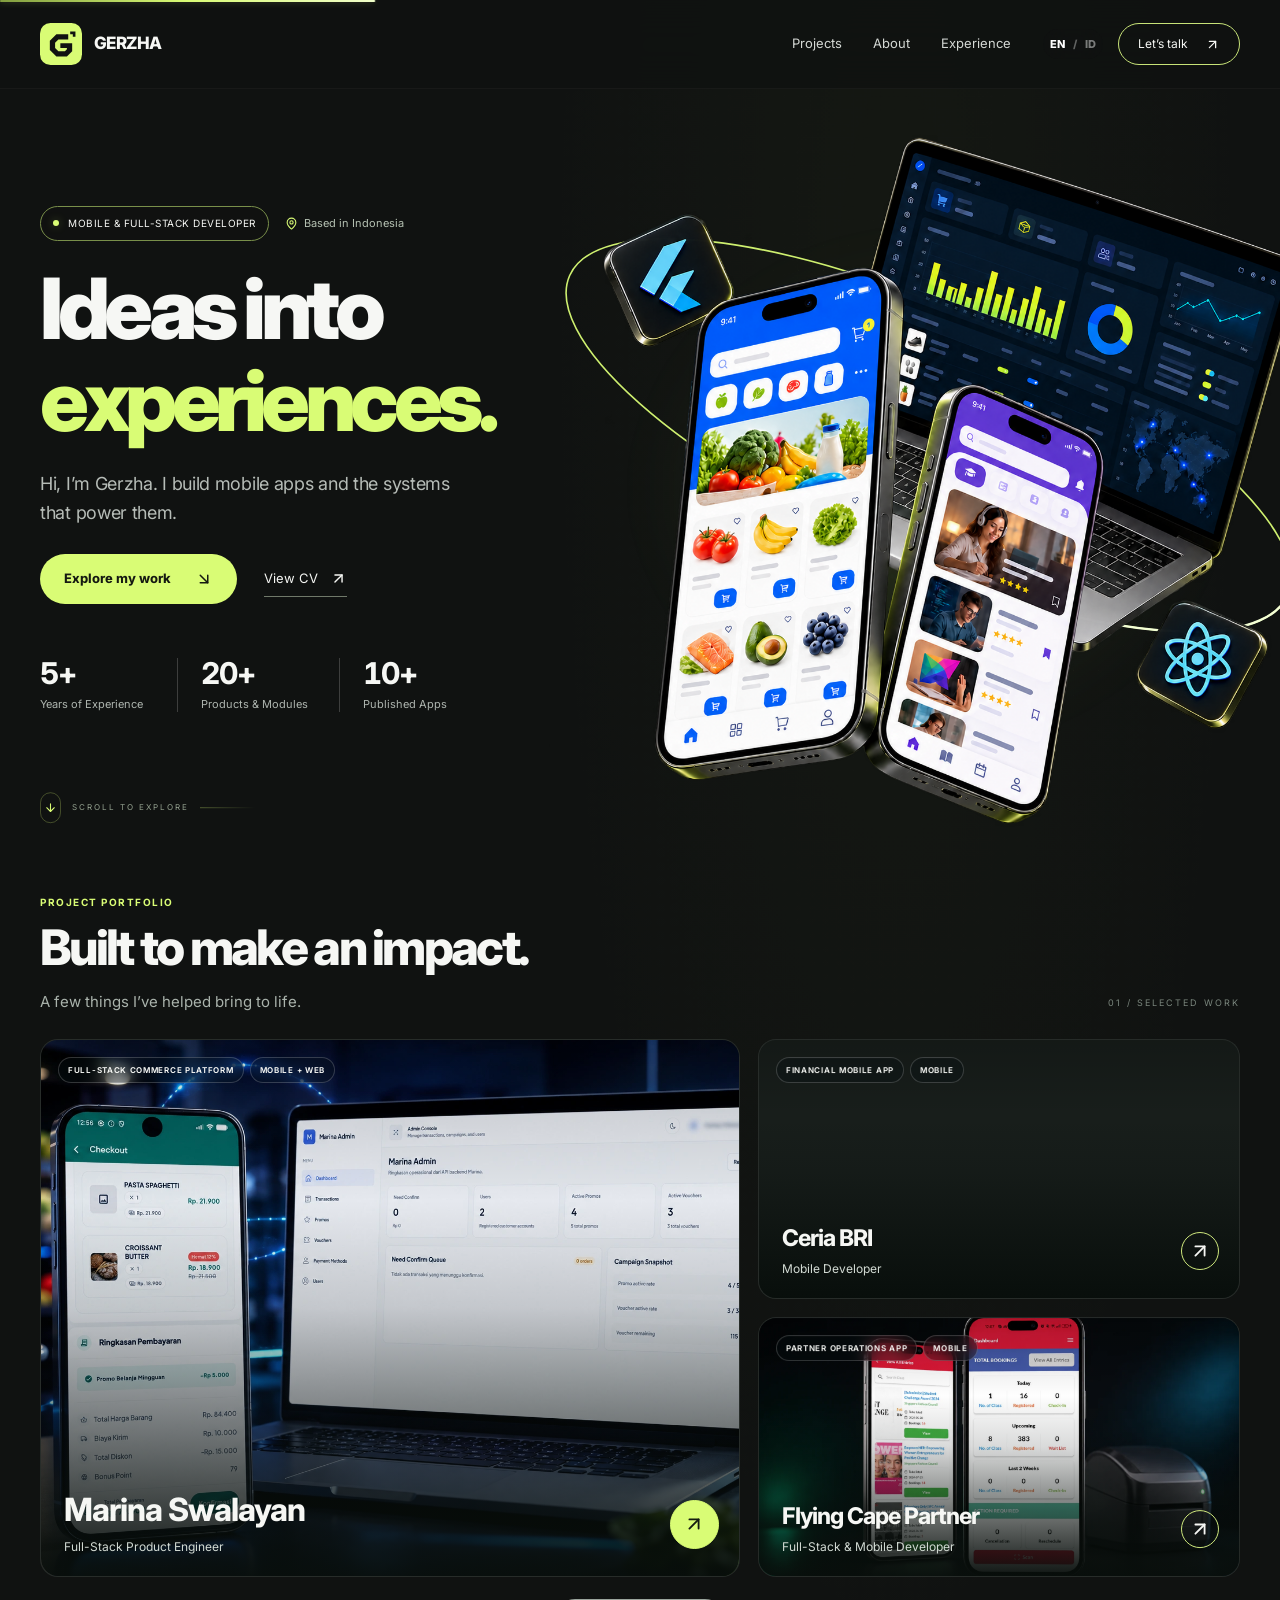
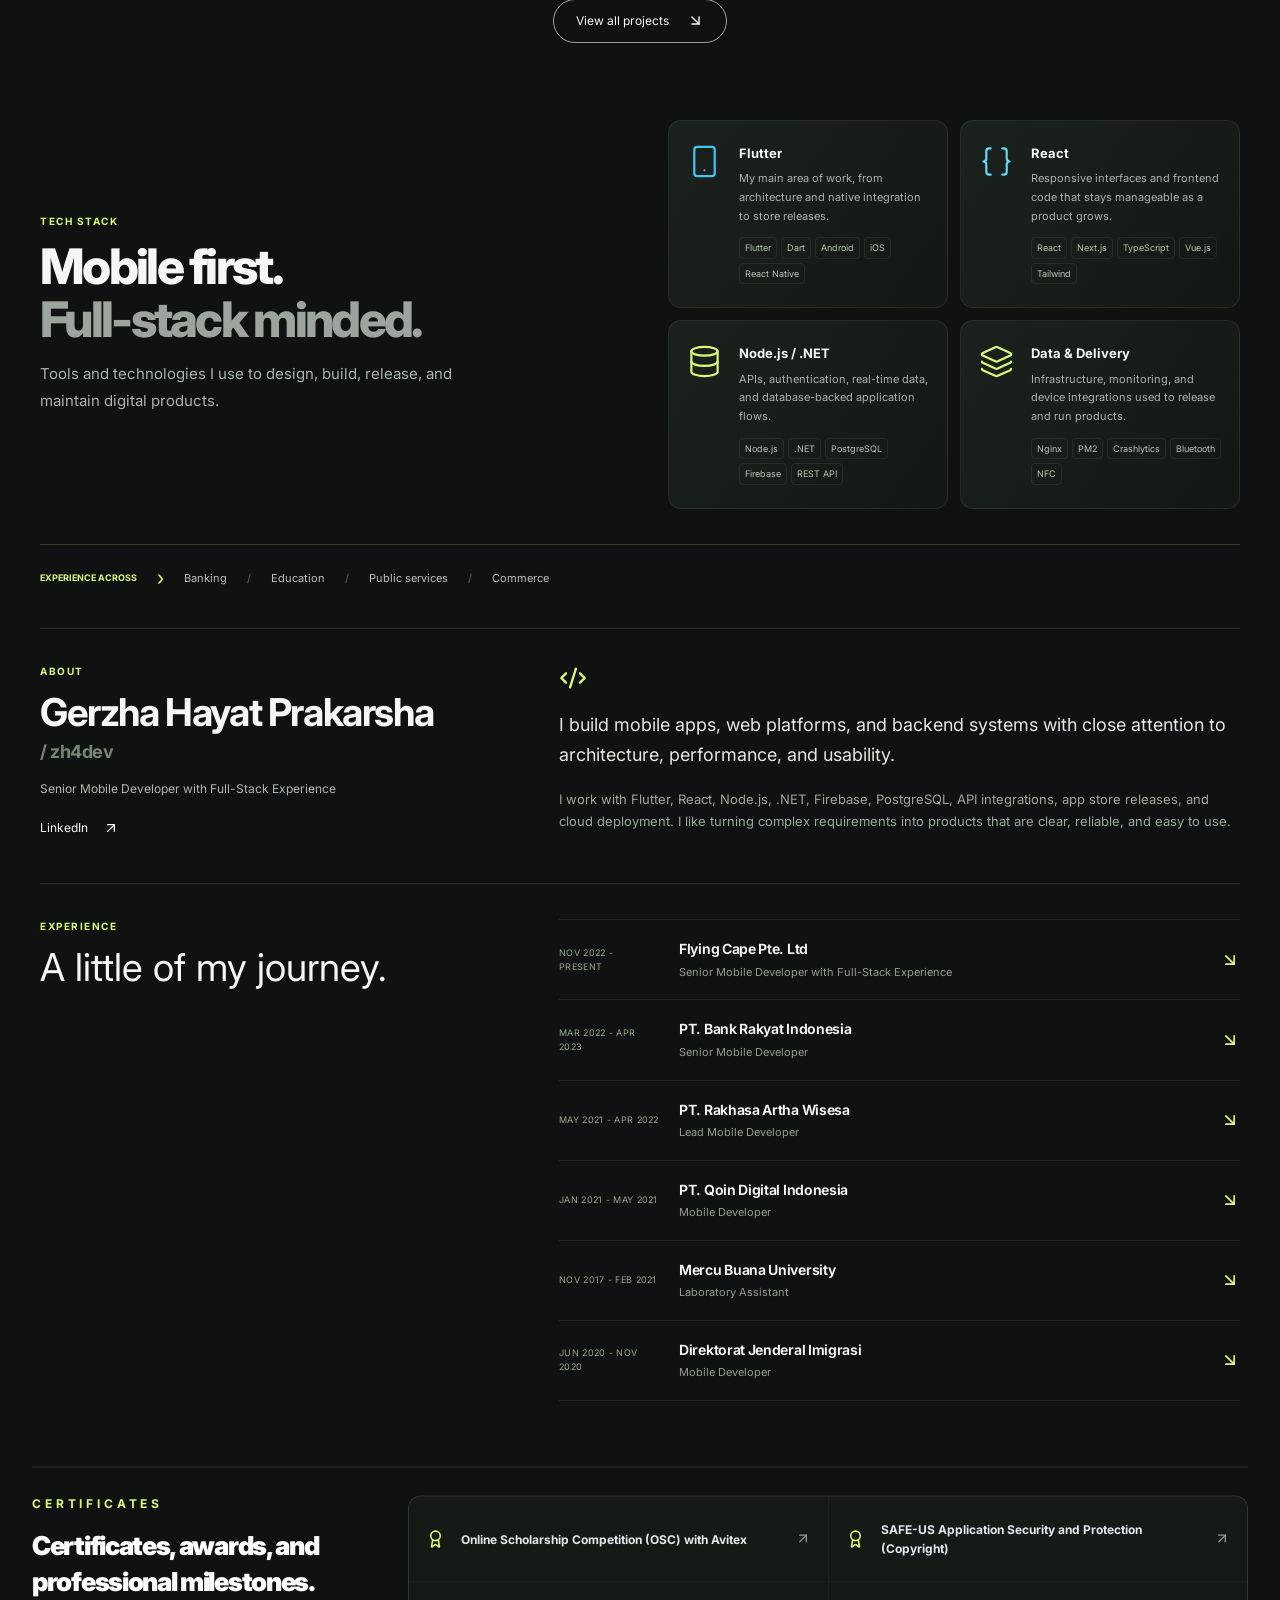
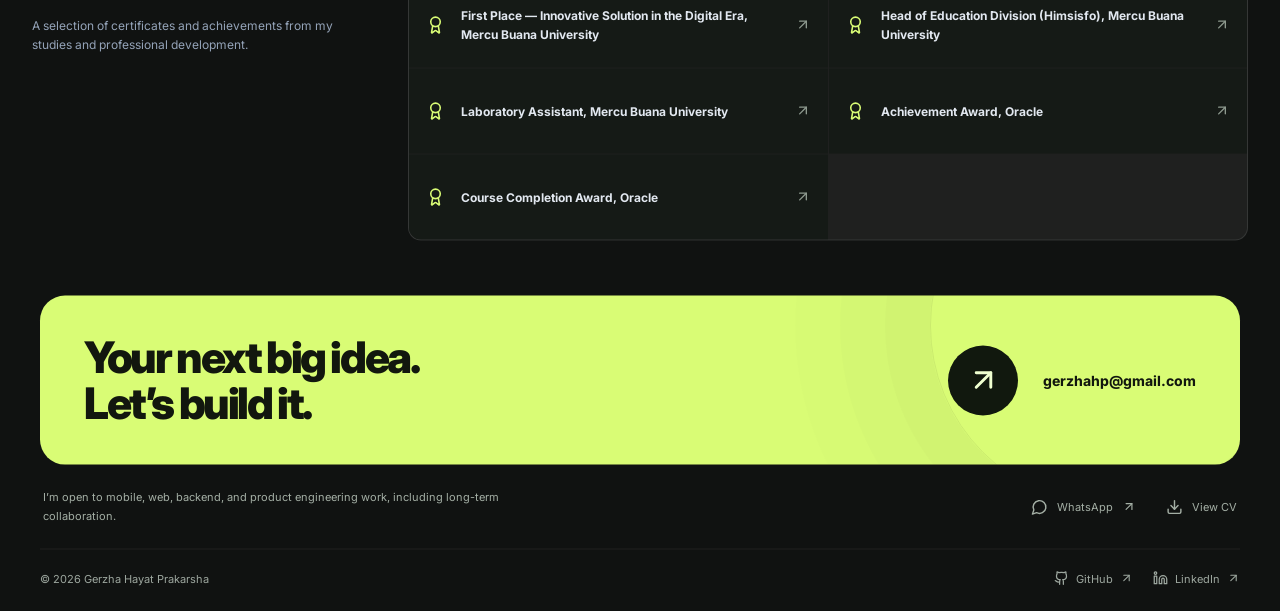
==== commit 60ac0970: "deploy: 3948653f0cbc8a8428653bb2b6c3fb6a6d7ed944" ====
--- a/index.html
+++ b/index.html
@@ -49,11 +49,11 @@
       href="https://fonts.googleapis.com/css2?family=Inter:wght@400;500;600;700;800;900&display=swap"
       rel="stylesheet"
     />
-    <script type="module" crossorigin src="/assets/index-D-71B5z0.js"></script>
-    <link rel="stylesheet" crossorigin href="/assets/index-CsfnGlDa.css">
+    <script type="module" crossorigin src="/assets/index-DTi1ugHr.js"></script>
+    <link rel="stylesheet" crossorigin href="/assets/index-CC4Vdew8.css">
   </head>
   <body>
     <noscript><style>.scroll-reveal,.electric-project,.hero-art,.hero-pill,.hero-intro,.hero-actions,.hero-stats,.headline-first,.hero-glyph,[style*="opacity:0"]{opacity:1!important;transform:none!important}.hero-device-float,.hero-orbit span{animation:none!important}</style></noscript>
-    <div id="root"><main class="electric-site"><a href="#projects" class="skip-link">Skip to content</a><div class="electric-background" aria-hidden="true"></div><div class="scroll-progress" aria-hidden="true" style="transform:scaleX(0)"></div><header class="electric-nav"><nav class="section-shell nav-inner" aria-label="Main navigation"><a href="#home" class="brand" aria-label="Gerzha Hayat Prakarsha logo"><img class="brand-mark" src="/brand/logo-mark.svg" width="42" height="42" alt=""/>GERZHA</a><div class="desktop-links"><a href="#projects">Projects</a><a href="#about">About</a><a href="#experience">Experience</a></div><div class="nav-tools"><button class="group inline-flex items-center gap-2 rounded-full border border-white/10 bg-white/[0.06] font-extrabold text-white backdrop-blur-xl transition hover:-translate-y-0.5 hover:border-cyan-300/35 hover:bg-cyan-300/10 px-3 py-2 text-xs" aria-label="Language" type="button"><svg xmlns="http://www.w3.org/2000/svg" width="16" height="16" viewBox="0 0 24 24" fill="none" stroke="currentColor" stroke-width="2" stroke-linecap="round" stroke-linejoin="round" class="lucide lucide-languages text-cyan-200"><path d="m5 8 6 6"></path><path d="m4 14 6-6 2-3"></path><path d="M2 5h12"></path><path d="M7 2h1"></path><path d="m22 22-5-10-5 10"></path><path d="M14 18h6"></path></svg><span>EN</span><span class="text-white/35">/</span><span class="text-white/45">ID</span></button><a class="nav-talk" href="#contact">Let’s talk<svg xmlns="http://www.w3.org/2000/svg" width="15" height="15" viewBox="0 0 24 24" fill="none" stroke="currentColor" stroke-width="2" stroke-linecap="round" stroke-linejoin="round" class="lucide lucide-arrow-up-right"><path d="M7 7h10v10"></path><path d="M7 17 17 7"></path></svg></a><button type="button" class="menu-toggle" aria-label="Toggle navigation menu" aria-expanded="false" aria-controls="mobile-navigation"><svg xmlns="http://www.w3.org/2000/svg" width="21" height="21" viewBox="0 0 24 24" fill="none" stroke="currentColor" stroke-width="2" stroke-linecap="round" stroke-linejoin="round" class="lucide lucide-menu"><line x1="4" x2="20" y1="12" y2="12"></line><line x1="4" x2="20" y1="6" y2="6"></line><line x1="4" x2="20" y1="18" y2="18"></line></svg></button></div></nav></header><section id="home" class="electric-hero section-shell" data-motion-active="false"><div class="hero-layout"><div class="hero-copy"><p class="hero-pill" style="opacity:0;transform:translateY(20px)"><span></span>Mobile &amp; Full-Stack Developer</p><h1 aria-label="Ideas into experiences."><span class="hero-line" aria-hidden="true"><span class="headline-first" style="transform:translateY(110%)">Ideas into</span></span><span class="hero-line headline-accent" aria-hidden="true"><span class="hero-glyph" style="opacity:0;transform:translateY(115%) rotateX(-60deg)">e</span><span class="hero-glyph" style="opacity:0;transform:translateY(115%) rotateX(-60deg)">x</span><span class="hero-glyph" style="opacity:0;transform:translateY(115%) rotateX(-60deg)">p</span><span class="hero-glyph" style="opacity:0;transform:translateY(115%) rotateX(-60deg)">e</span><span class="hero-glyph" style="opacity:0;transform:translateY(115%) rotateX(-60deg)">r</span><span class="hero-glyph" style="opacity:0;transform:translateY(115%) rotateX(-60deg)">i</span><span class="hero-glyph" style="opacity:0;transform:translateY(115%) rotateX(-60deg)">e</span><span class="hero-glyph" style="opacity:0;transform:translateY(115%) rotateX(-60deg)">n</span><span class="hero-glyph" style="opacity:0;transform:translateY(115%) rotateX(-60deg)">c</span><span class="hero-glyph" style="opacity:0;transform:translateY(115%) rotateX(-60deg)">e</span><span class="hero-glyph" style="opacity:0;transform:translateY(115%) rotateX(-60deg)">s</span><span class="hero-glyph" style="opacity:0;transform:translateY(115%) rotateX(-60deg)">.</span></span></h1><p class="hero-intro" style="opacity:0;transform:translateY(20px)">Hi, I’m Gerzha. I build mobile apps and the systems that power them.</p><div class="hero-actions" style="opacity:0;transform:translateY(20px)"><a href="#projects" class="magnetic-link electric-button"><span class="magnetic-content" style="transform:none">Explore my work<svg xmlns="http://www.w3.org/2000/svg" width="18" height="18" viewBox="0 0 24 24" fill="none" stroke="currentColor" stroke-width="2" stroke-linecap="round" stroke-linejoin="round" class="lucide lucide-arrow-down-right"><path d="m7 7 10 10"></path><path d="M17 7v10H7"></path></svg></span></a><a class="text-link" href="https://drive.google.com/drive/folders/1iOYUynPkEx2cttuSBtWCVGIH7tBAg8EK" target="_blank" rel="noreferrer">View CV<svg xmlns="http://www.w3.org/2000/svg" width="17" height="17" viewBox="0 0 24 24" fill="none" stroke="currentColor" stroke-width="2" stroke-linecap="round" stroke-linejoin="round" class="lucide lucide-arrow-up-right"><path d="M7 7h10v10"></path><path d="M7 17 17 7"></path></svg></a></div><div class="hero-stats" style="opacity:0;transform:translateY(20px)"><div><strong aria-label="5+" class="stat-number">5+</strong><span>Years of Experience</span></div><div><strong aria-label="20+" class="stat-number">20+</strong><span>Products &amp; Modules</span></div><div><strong aria-label="10+" class="stat-number">10+</strong><span>Published Apps</span></div></div></div><div class="hero-art" style="opacity:0;transform:translateX(35px)"><div class="hero-art-glow" aria-hidden="true"></div><div class="hero-dot-grid" aria-hidden="true"></div><div class="hero-sparks" aria-hidden="true"><i style="--spark-index:0;left:12%;top:12%"></i><i style="--spark-index:1;left:31%;top:43%"></i><i style="--spark-index:2;left:50%;top:74%"></i><i style="--spark-index:3;left:69%;top:33%"></i><i style="--spark-index:4;left:88%;top:64%"></i><i style="--spark-index:5;left:29%;top:23%"></i><i style="--spark-index:6;left:48%;top:54%"></i><i style="--spark-index:7;left:67%;top:13%"></i><i style="--spark-index:8;left:86%;top:44%"></i></div><div class="hero-device-tilt" style="transform:perspective(1000px)"><div class="hero-device-float"><svg class="hero-vector-orbit" viewBox="0 0 1315 1197" fill="none" aria-hidden="true" focusable="false" shape-rendering="geometricPrecision"><g transform="rotate(24 657 520)"><ellipse class="orbit-rail" cx="657" cy="520" rx="680" ry="216" stroke="#D9FC75" stroke-width="1.6" vector-effect="non-scaling-stroke"></ellipse><ellipse class="orbit-tracer" cx="657" cy="520" rx="680" ry="216" pathLength="100" stroke="#F4FFD5" stroke-width="2.4" stroke-linecap="round" stroke-dasharray="9 91" vector-effect="non-scaling-stroke"></ellipse></g></svg><img src="/images/hero-devices-clean.webp" width="1315" height="1197" loading="eager" alt=""/><span class="hero-device-flare" aria-hidden="true"></span></div></div><span class="hero-location">Based in Indonesia</span></div></div><a href="#projects" class="hero-scroll-cue" aria-label="Explore my work" style="opacity:0;transform:translateY(20px)"><span class="scroll-cue-track"><svg xmlns="http://www.w3.org/2000/svg" width="13" height="13" viewBox="0 0 24 24" fill="none" stroke="currentColor" stroke-width="2" stroke-linecap="round" stroke-linejoin="round" class="lucide lucide-arrow-down"><path d="M12 5v14"></path><path d="m19 12-7 7-7-7"></path></svg></span><span>SCROLL TO EXPLORE</span><span class="scroll-cue-line"></span></a></section><section id="projects" class="electric-work section-shell"><div class="scroll-reveal" style="opacity:0;transform:translateY(35px)"><div class="work-heading"><div><p class="section-eyebrow">Project Portfolio</p><h2>Built to make an impact.</h2><p class="section-description">A few things I’ve helped bring to life.</p></div><span class="section-index" aria-hidden="true">01 / SELECTED WORK</span></div></div><div class="electric-project-grid "><article class="electric-project electric-project-featured" style="opacity:0;transform:perspective(1100px) translateY(45px) scale(0.98)"><button type="button" class="project-open" aria-label="View Contribution: Marina Swalayan"><img src="/images/projects/marina-swalayan.webp" alt="" loading="lazy" decoding="async" width="1200" height="750"/><div class="project-shade"></div><div class="project-pills"><span>Full-Stack Commerce Platform</span><span>Mobile + Web</span></div><div class="project-info"><div><h3>Marina Swalayan</h3><p>Full-Stack Product Engineer</p></div><span class="project-arrow"><svg xmlns="http://www.w3.org/2000/svg" width="22" height="22" viewBox="0 0 24 24" fill="none" stroke="currentColor" stroke-width="2" stroke-linecap="round" stroke-linejoin="round" class="lucide lucide-arrow-up-right"><path d="M7 7h10v10"></path><path d="M7 17 17 7"></path></svg></span></div></button></article><article class="electric-project " style="opacity:0;transform:perspective(1100px) translateY(45px) scale(0.98)"><button type="button" class="project-open" aria-label="View Contribution: Ceria BRI"><img src="/images/projects/ceria-bri.webp" alt="" loading="lazy" decoding="async" width="1200" height="750"/><div class="project-shade"></div><div class="project-pills"><span>Financial Mobile App</span><span>Mobile</span></div><div class="project-info"><div><h3>Ceria BRI</h3><p>Mobile Developer</p></div><span class="project-arrow"><svg xmlns="http://www.w3.org/2000/svg" width="22" height="22" viewBox="0 0 24 24" fill="none" stroke="currentColor" stroke-width="2" stroke-linecap="round" stroke-linejoin="round" class="lucide lucide-arrow-up-right"><path d="M7 7h10v10"></path><path d="M7 17 17 7"></path></svg></span></div></button></article><article class="electric-project " style="opacity:0;transform:perspective(1100px) translateY(45px) scale(0.98)"><button type="button" class="project-open" aria-label="View Contribution: Flying Cape Partner"><img src="/images/projects/flying-cape-partner.webp" alt="" loading="lazy" decoding="async" width="1200" height="750"/><div class="project-shade"></div><div class="project-pills"><span>Partner Operations App</span><span>Mobile</span></div><div class="project-info"><div><h3>Flying Cape Partner</h3><p>Full-Stack &amp; Mobile Developer</p></div><span class="project-arrow"><svg xmlns="http://www.w3.org/2000/svg" width="22" height="22" viewBox="0 0 24 24" fill="none" stroke="currentColor" stroke-width="2" stroke-linecap="round" stroke-linejoin="round" class="lucide lucide-arrow-up-right"><path d="M7 7h10v10"></path><path d="M7 17 17 7"></path></svg></span></div></button></article></div><div class="project-more"><button type="button" class="outline-button" aria-expanded="false">View all projects<svg xmlns="http://www.w3.org/2000/svg" width="17" height="17" viewBox="0 0 24 24" fill="none" stroke="currentColor" stroke-width="2" stroke-linecap="round" stroke-linejoin="round" class="lucide lucide-arrow-down-right"><path d="m7 7 10 10"></path><path d="M17 7v10H7"></path></svg></button></div></section><div class="scroll-reveal" style="opacity:0;transform:translateY(35px)"><section id="skills" class="electric-skills section-shell"><div class="skills-layout"><div><p class="section-eyebrow">Tech Stack</p><h2>Mobile first.<br/><span>Full-stack minded.</span></h2><p class="section-description">Tools and technologies I use to design, build, release, and maintain digital products.</p></div><div class="skill-tiles"><article class="skill-tile"><svg xmlns="http://www.w3.org/2000/svg" width="35" height="35" viewBox="0 0 24 24" fill="none" stroke="currentColor" stroke-width="1.5" stroke-linecap="round" stroke-linejoin="round" class="lucide lucide-smartphone"><rect width="14" height="20" x="5" y="2" rx="2" ry="2"></rect><path d="M12 18h.01"></path></svg><div><h3>Flutter</h3><p>My main area of work, from architecture and native integration to store releases.</p><div class="skill-tags"><span>Flutter</span><span>Dart</span><span>Android</span><span>iOS</span><span>React Native</span></div></div></article><article class="skill-tile"><svg xmlns="http://www.w3.org/2000/svg" width="35" height="35" viewBox="0 0 24 24" fill="none" stroke="currentColor" stroke-width="1.5" stroke-linecap="round" stroke-linejoin="round" class="lucide lucide-braces"><path d="M8 3H7a2 2 0 0 0-2 2v5a2 2 0 0 1-2 2 2 2 0 0 1 2 2v5c0 1.1.9 2 2 2h1"></path><path d="M16 21h1a2 2 0 0 0 2-2v-5c0-1.1.9-2 2-2a2 2 0 0 1-2-2V5a2 2 0 0 0-2-2h-1"></path></svg><div><h3>React</h3><p>Responsive interfaces and frontend code that stays manageable as a product grows.</p><div class="skill-tags"><span>React</span><span>Next.js</span><span>TypeScript</span><span>Vue.js</span><span>Tailwind</span></div></div></article><article class="skill-tile"><svg xmlns="http://www.w3.org/2000/svg" width="35" height="35" viewBox="0 0 24 24" fill="none" stroke="currentColor" stroke-width="1.5" stroke-linecap="round" stroke-linejoin="round" class="lucide lucide-database"><ellipse cx="12" cy="5" rx="9" ry="3"></ellipse><path d="M3 5V19A9 3 0 0 0 21 19V5"></path><path d="M3 12A9 3 0 0 0 21 12"></path></svg><div><h3>Node.js / .NET</h3><p>APIs, authentication, real-time data, and database-backed application flows.</p><div class="skill-tags"><span>Node.js</span><span>.NET</span><span>PostgreSQL</span><span>Firebase</span><span>REST API</span></div></div></article><article class="skill-tile"><svg xmlns="http://www.w3.org/2000/svg" width="35" height="35" viewBox="0 0 24 24" fill="none" stroke="currentColor" stroke-width="1.5" stroke-linecap="round" stroke-linejoin="round" class="lucide lucide-layers"><path d="M12.83 2.18a2 2 0 0 0-1.66 0L2.6 6.08a1 1 0 0 0 0 1.83l8.58 3.91a2 2 0 0 0 1.66 0l8.58-3.9a1 1 0 0 0 0-1.83z"></path><path d="M2 12a1 1 0 0 0 .58.91l8.6 3.91a2 2 0 0 0 1.65 0l8.58-3.9A1 1 0 0 0 22 12"></path><path d="M2 17a1 1 0 0 0 .58.91l8.6 3.91a2 2 0 0 0 1.65 0l8.58-3.9A1 1 0 0 0 22 17"></path></svg><div><h3>Data &amp; Delivery</h3><p>Infrastructure, monitoring, and device integrations used to release and run products.</p><div class="skill-tags"><span>Nginx</span><span>PM2</span><span>Crashlytics</span><span>Bluetooth</span><span>NFC</span></div></div></article></div></div><div class="industry-strip"><span>Experience across<span aria-hidden="true">›</span></span><span>Banking</span><span>Education</span><span>Public services</span><span>Commerce</span></div></section></div><div class="scroll-reveal" style="opacity:0;transform:translateY(35px)"><section id="about" class="electric-about section-shell"><div class="about-heading"><p class="section-eyebrow">About</p><h2>Gerzha Hayat Prakarsha<span> / zh4dev</span></h2><p>Senior Mobile Developer with Full-Stack Experience</p><a href="https://www.linkedin.com/in/gerzha-hayat-prakarsha-09974899/" target="_blank" rel="noreferrer">LinkedIn<svg xmlns="http://www.w3.org/2000/svg" width="16" height="16" viewBox="0 0 24 24" fill="none" stroke="currentColor" stroke-width="2" stroke-linecap="round" stroke-linejoin="round" class="lucide lucide-arrow-up-right"><path d="M7 7h10v10"></path><path d="M7 17 17 7"></path></svg></a></div><div class="about-body"><svg xmlns="http://www.w3.org/2000/svg" width="28" height="28" viewBox="0 0 24 24" fill="none" stroke="currentColor" stroke-width="2" stroke-linecap="round" stroke-linejoin="round" class="lucide lucide-code-xml"><path d="m18 16 4-4-4-4"></path><path d="m6 8-4 4 4 4"></path><path d="m14.5 4-5 16"></path></svg><p>I build mobile apps, web platforms, and backend systems with close attention to architecture, performance, and usability.</p><p>I work with Flutter, React, Node.js, .NET, Firebase, PostgreSQL, API integrations, app store releases, and cloud deployment. I like turning complex requirements into products that are clear, reliable, and easy to use.</p></div></section></div><div class="scroll-reveal" style="opacity:0;transform:translateY(35px)"><section id="experience" class="electric-experience section-shell"><div class="career-heading"><p class="section-eyebrow">Experience</p><h2>A little of my journey.</h2></div><div class="career-rows"><details class="career-row"><summary><span class="career-date">Nov 2022 - Present</span><span class="career-name"><strong>Flying Cape Pte. Ltd</strong><span>Senior Mobile Developer with Full-Stack Experience</span></span><svg xmlns="http://www.w3.org/2000/svg" width="20" height="20" viewBox="0 0 24 24" fill="none" stroke="currentColor" stroke-width="2" stroke-linecap="round" stroke-linejoin="round" class="lucide lucide-arrow-down-right career-chevron"><path d="m7 7 10 10"></path><path d="M17 7v10H7"></path></svg></summary><div class="career-detail"><p class="career-meta">Full-time<!-- --> · <!-- -->Singapore</p><ul><li>Built and maintained Flutter apps for Android and iOS, used by educators, parents, and partners across several countries.</li><li>Developed responsive web applications with React.js and Next.js, improving usability and page load times.</li><li>Designed and maintained RESTful APIs in .NET, connecting them to databases and supporting services.</li><li>Improved the performance, security, and interface quality of Flutter apps on Android and iOS.</li><li>Migrated legacy mobile apps to Flutter, bringing separate codebases together and reducing long-term maintenance costs.</li><li>Used Firebase Crashlytics and regular monitoring to reduce crash rates significantly and improve app stability.</li><li>Connected Niimbot label printer SDKs through native Android code (Java/C++) and exposed them to Flutter.</li></ul><a href="https://www.linkedin.com/company/flying-cape-technologies/mycompany/" target="_blank" rel="noreferrer">LinkedIn<svg xmlns="http://www.w3.org/2000/svg" width="14" height="14" viewBox="0 0 24 24" fill="none" stroke="currentColor" stroke-width="2" stroke-linecap="round" stroke-linejoin="round" class="lucide lucide-arrow-up-right"><path d="M7 7h10v10"></path><path d="M7 17 17 7"></path></svg></a></div></details><details class="career-row"><summary><span class="career-date">Mar 2022 - Apr 2023</span><span class="career-name"><strong>PT. Bank Rakyat Indonesia</strong><span>Senior Mobile Developer</span></span><svg xmlns="http://www.w3.org/2000/svg" width="20" height="20" viewBox="0 0 24 24" fill="none" stroke="currentColor" stroke-width="2" stroke-linecap="round" stroke-linejoin="round" class="lucide lucide-arrow-down-right career-chevron"><path d="m7 7 10 10"></path><path d="M17 7v10H7"></path></svg></summary><div class="career-detail"><p class="career-meta">Full-time<!-- --> · <!-- -->Indonesia</p><ul><li>Developed and maintained BRI Ceria, a digital lending app used by BRI customers at banking scale.</li><li>Moved native Android modules written in Java to Flutter, making cross-platform feature delivery faster.</li><li>Implemented secure flows for authentication, loan applications, payments, and notifications.</li><li>Integrated liveness detection for face verification and analytics to support fraud prevention and user trust.</li><li>Improved app performance and reliability through focused optimization and regular monitoring.</li></ul><a href="https://www.linkedin.com/company/pt-bank-rakyat-indonesia-persero-tbk/" target="_blank" rel="noreferrer">LinkedIn<svg xmlns="http://www.w3.org/2000/svg" width="14" height="14" viewBox="0 0 24 24" fill="none" stroke="currentColor" stroke-width="2" stroke-linecap="round" stroke-linejoin="round" class="lucide lucide-arrow-up-right"><path d="M7 7h10v10"></path><path d="M7 17 17 7"></path></svg></a></div></details><details class="career-row"><summary><span class="career-date">May 2021 - Apr 2022</span><span class="career-name"><strong>PT. Rakhasa Artha Wisesa</strong><span>Lead Mobile Developer</span></span><svg xmlns="http://www.w3.org/2000/svg" width="20" height="20" viewBox="0 0 24 24" fill="none" stroke="currentColor" stroke-width="2" stroke-linecap="round" stroke-linejoin="round" class="lucide lucide-arrow-down-right career-chevron"><path d="m7 7 10 10"></path><path d="M17 7v10H7"></path></svg></summary><div class="career-detail"><p class="career-meta">Full-time<!-- --> · <!-- -->Indonesia</p><ul><li>Led the migration from React Native to Flutter to improve performance and development efficiency.</li><li>Defined state management architecture and development standards for the mobile team.</li><li>Mentored developers, delegated tasks, and aligned weekly milestones with project managers.</li><li>Delivered secure mobile applications for Android and iOS.</li></ul><a href="https://www.linkedin.com/company/rakhasa/" target="_blank" rel="noreferrer">LinkedIn<svg xmlns="http://www.w3.org/2000/svg" width="14" height="14" viewBox="0 0 24 24" fill="none" stroke="currentColor" stroke-width="2" stroke-linecap="round" stroke-linejoin="round" class="lucide lucide-arrow-up-right"><path d="M7 7h10v10"></path><path d="M7 17 17 7"></path></svg></a></div></details><details class="career-row"><summary><span class="career-date">Jan 2021 - May 2021</span><span class="career-name"><strong>PT. Qoin Digital Indonesia</strong><span>Mobile Developer</span></span><svg xmlns="http://www.w3.org/2000/svg" width="20" height="20" viewBox="0 0 24 24" fill="none" stroke="currentColor" stroke-width="2" stroke-linecap="round" stroke-linejoin="round" class="lucide lucide-arrow-down-right career-chevron"><path d="m7 7 10 10"></path><path d="M17 7v10H7"></path></svg></summary><div class="career-detail"><p class="career-meta">Full-time<!-- --> · <!-- -->Indonesia</p><ul><li>Built and maintained mobile applications with Flutter.</li><li>Worked on performance, security, and release readiness.</li></ul><a href="https://www.linkedin.com/company/pt-qoin-digital-indonesia/" target="_blank" rel="noreferrer">LinkedIn<svg xmlns="http://www.w3.org/2000/svg" width="14" height="14" viewBox="0 0 24 24" fill="none" stroke="currentColor" stroke-width="2" stroke-linecap="round" stroke-linejoin="round" class="lucide lucide-arrow-up-right"><path d="M7 7h10v10"></path><path d="M7 17 17 7"></path></svg></a></div></details><details class="career-row"><summary><span class="career-date">Nov 2017 - Feb 2021</span><span class="career-name"><strong>Mercu Buana University</strong><span>Laboratory Assistant</span></span><svg xmlns="http://www.w3.org/2000/svg" width="20" height="20" viewBox="0 0 24 24" fill="none" stroke="currentColor" stroke-width="2" stroke-linecap="round" stroke-linejoin="round" class="lucide lucide-arrow-down-right career-chevron"><path d="m7 7 10 10"></path><path d="M17 7v10H7"></path></svg></summary><div class="career-detail"><p class="career-meta">Part-time<!-- --> · <!-- -->Indonesia</p><ul><li>Handled installation, monitoring, and maintenance for the computer lab to keep its systems stable and available.</li><li>Provided technical support to lecturers and students during practical lab sessions.</li><li>Documented monthly maintenance work and reported on system performance.</li></ul><a href="https://www.linkedin.com/school/universitas-mercu-buana/" target="_blank" rel="noreferrer">LinkedIn<svg xmlns="http://www.w3.org/2000/svg" width="14" height="14" viewBox="0 0 24 24" fill="none" stroke="currentColor" stroke-width="2" stroke-linecap="round" stroke-linejoin="round" class="lucide lucide-arrow-up-right"><path d="M7 7h10v10"></path><path d="M7 17 17 7"></path></svg></a></div></details><details class="career-row"><summary><span class="career-date">Jun 2020 - Nov 2020</span><span class="career-name"><strong>Direktorat Jenderal Imigrasi</strong><span>Mobile Developer</span></span><svg xmlns="http://www.w3.org/2000/svg" width="20" height="20" viewBox="0 0 24 24" fill="none" stroke="currentColor" stroke-width="2" stroke-linecap="round" stroke-linejoin="round" class="lucide lucide-arrow-down-right career-chevron"><path d="m7 7 10 10"></path><path d="M17 7v10H7"></path></svg></summary><div class="career-detail"><p class="career-meta">Internship<!-- --> · <!-- -->Indonesia</p><ul><li>Developed a native Android application in Java to support internal operations.</li><li>Worked with stakeholders to understand their needs and improve day-to-day processes through the application.</li><li>Presented the application and its technical implementation to government officials and decision-makers.</li><li>Prepared weekly progress reports covering development milestones and project status.</li></ul><a href="https://www.linkedin.com/company/direktorat-jenderal-imigrasi-kemenkumham-ri/" target="_blank" rel="noreferrer">LinkedIn<svg xmlns="http://www.w3.org/2000/svg" width="14" height="14" viewBox="0 0 24 24" fill="none" stroke="currentColor" stroke-width="2" stroke-linecap="round" stroke-linejoin="round" class="lucide lucide-arrow-up-right"><path d="M7 7h10v10"></path><path d="M7 17 17 7"></path></svg></a></div></details></div></section></div><div class="scroll-reveal" style="opacity:0;transform:translateY(35px)"><section id="certificates" class="relative z-10 scroll-mt-24 px-5 py-20 lg:px-8"><div class="mx-auto grid max-w-7xl gap-10 border-t border-white/10 pt-14 lg:grid-cols-[.4fr_1fr]"><div><p class="text-xs font-bold uppercase tracking-[0.32em] text-cyan-200/75">Certificates</p><h2 class="mt-4 text-3xl font-black tracking-[-0.05em] text-white">Certificates, awards, and professional milestones.</h2><p class="mt-4 text-sm leading-7 text-slate-400">A selection of certificates and achievements from my studies and professional development.</p></div><div class="grid gap-px overflow-hidden rounded-3xl border border-white/10 bg-white/10 md:grid-cols-2"><a href="https://drive.google.com/drive/folders/1-PVVU23akQLFFkKHvyJTDPesONqUDDzp" target="_blank" rel="noreferrer" class="group flex min-h-28 items-center gap-4 bg-[#091015]/95 p-5 transition hover:bg-white/[0.055]"><svg xmlns="http://www.w3.org/2000/svg" width="19" height="19" viewBox="0 0 24 24" fill="none" stroke="currentColor" stroke-width="2" stroke-linecap="round" stroke-linejoin="round" class="lucide lucide-award shrink-0 text-emerald-300"><path d="m15.477 12.89 1.515 8.526a.5.5 0 0 1-.81.47l-3.58-2.687a1 1 0 0 0-1.197 0l-3.586 2.686a.5.5 0 0 1-.81-.469l1.514-8.526"></path><circle cx="12" cy="8" r="6"></circle></svg><span class="flex-1 text-sm font-bold leading-6 text-slate-200">Online Scholarship Competition (OSC) with Avitex</span><svg xmlns="http://www.w3.org/2000/svg" width="16" height="16" viewBox="0 0 24 24" fill="none" stroke="currentColor" stroke-width="2" stroke-linecap="round" stroke-linejoin="round" class="lucide lucide-arrow-up-right shrink-0 text-slate-500 transition group-hover:-translate-y-0.5 group-hover:translate-x-0.5 group-hover:text-white"><path d="M7 7h10v10"></path><path d="M7 17 17 7"></path></svg></a><a href="https://drive.google.com/file/d/1fZ_hkvrj-GOVk0m-vC2UnK2K1dd1aVxU/view" target="_blank" rel="noreferrer" class="group flex min-h-28 items-center gap-4 bg-[#091015]/95 p-5 transition hover:bg-white/[0.055]"><svg xmlns="http://www.w3.org/2000/svg" width="19" height="19" viewBox="0 0 24 24" fill="none" stroke="currentColor" stroke-width="2" stroke-linecap="round" stroke-linejoin="round" class="lucide lucide-award shrink-0 text-emerald-300"><path d="m15.477 12.89 1.515 8.526a.5.5 0 0 1-.81.47l-3.58-2.687a1 1 0 0 0-1.197 0l-3.586 2.686a.5.5 0 0 1-.81-.469l1.514-8.526"></path><circle cx="12" cy="8" r="6"></circle></svg><span class="flex-1 text-sm font-bold leading-6 text-slate-200">SAFE-US Application Security and Protection (Copyright)</span><svg xmlns="http://www.w3.org/2000/svg" width="16" height="16" viewBox="0 0 24 24" fill="none" stroke="currentColor" stroke-width="2" stroke-linecap="round" stroke-linejoin="round" class="lucide lucide-arrow-up-right shrink-0 text-slate-500 transition group-hover:-translate-y-0.5 group-hover:translate-x-0.5 group-hover:text-white"><path d="M7 7h10v10"></path><path d="M7 17 17 7"></path></svg></a><a href="https://drive.google.com/file/d/1r8ZIR3gJT6MRbZjowYRh3nb1MJochRTh/view" target="_blank" rel="noreferrer" class="group flex min-h-28 items-center gap-4 bg-[#091015]/95 p-5 transition hover:bg-white/[0.055]"><svg xmlns="http://www.w3.org/2000/svg" width="19" height="19" viewBox="0 0 24 24" fill="none" stroke="currentColor" stroke-width="2" stroke-linecap="round" stroke-linejoin="round" class="lucide lucide-award shrink-0 text-emerald-300"><path d="m15.477 12.89 1.515 8.526a.5.5 0 0 1-.81.47l-3.58-2.687a1 1 0 0 0-1.197 0l-3.586 2.686a.5.5 0 0 1-.81-.469l1.514-8.526"></path><circle cx="12" cy="8" r="6"></circle></svg><span class="flex-1 text-sm font-bold leading-6 text-slate-200">First Place — Innovative Solution in the Digital Era, Mercu Buana University</span><svg xmlns="http://www.w3.org/2000/svg" width="16" height="16" viewBox="0 0 24 24" fill="none" stroke="currentColor" stroke-width="2" stroke-linecap="round" stroke-linejoin="round" class="lucide lucide-arrow-up-right shrink-0 text-slate-500 transition group-hover:-translate-y-0.5 group-hover:translate-x-0.5 group-hover:text-white"><path d="M7 7h10v10"></path><path d="M7 17 17 7"></path></svg></a><a href="https://drive.google.com/file/d/1RLJTxi6_qRKFfCBpDuwQYf9VbS3AEfEp/view" target="_blank" rel="noreferrer" class="group flex min-h-28 items-center gap-4 bg-[#091015]/95 p-5 transition hover:bg-white/[0.055]"><svg xmlns="http://www.w3.org/2000/svg" width="19" height="19" viewBox="0 0 24 24" fill="none" stroke="currentColor" stroke-width="2" stroke-linecap="round" stroke-linejoin="round" class="lucide lucide-award shrink-0 text-emerald-300"><path d="m15.477 12.89 1.515 8.526a.5.5 0 0 1-.81.47l-3.58-2.687a1 1 0 0 0-1.197 0l-3.586 2.686a.5.5 0 0 1-.81-.469l1.514-8.526"></path><circle cx="12" cy="8" r="6"></circle></svg><span class="flex-1 text-sm font-bold leading-6 text-slate-200">Head of Education Division (Himsisfo), Mercu Buana University</span><svg xmlns="http://www.w3.org/2000/svg" width="16" height="16" viewBox="0 0 24 24" fill="none" stroke="currentColor" stroke-width="2" stroke-linecap="round" stroke-linejoin="round" class="lucide lucide-arrow-up-right shrink-0 text-slate-500 transition group-hover:-translate-y-0.5 group-hover:translate-x-0.5 group-hover:text-white"><path d="M7 7h10v10"></path><path d="M7 17 17 7"></path></svg></a><a href="https://drive.google.com/file/d/1evzFps4biT4cM0GDedA_BVNKcvpZaRIE/view" target="_blank" rel="noreferrer" class="group flex min-h-28 items-center gap-4 bg-[#091015]/95 p-5 transition hover:bg-white/[0.055]"><svg xmlns="http://www.w3.org/2000/svg" width="19" height="19" viewBox="0 0 24 24" fill="none" stroke="currentColor" stroke-width="2" stroke-linecap="round" stroke-linejoin="round" class="lucide lucide-award shrink-0 text-emerald-300"><path d="m15.477 12.89 1.515 8.526a.5.5 0 0 1-.81.47l-3.58-2.687a1 1 0 0 0-1.197 0l-3.586 2.686a.5.5 0 0 1-.81-.469l1.514-8.526"></path><circle cx="12" cy="8" r="6"></circle></svg><span class="flex-1 text-sm font-bold leading-6 text-slate-200">Laboratory Assistant, Mercu Buana University</span><svg xmlns="http://www.w3.org/2000/svg" width="16" height="16" viewBox="0 0 24 24" fill="none" stroke="currentColor" stroke-width="2" stroke-linecap="round" stroke-linejoin="round" class="lucide lucide-arrow-up-right shrink-0 text-slate-500 transition group-hover:-translate-y-0.5 group-hover:translate-x-0.5 group-hover:text-white"><path d="M7 7h10v10"></path><path d="M7 17 17 7"></path></svg></a><a href="https://drive.google.com/file/d/1dnm5Epyo-aerNQDb-SWo_3FHNxphGZqz/view" target="_blank" rel="noreferrer" class="group flex min-h-28 items-center gap-4 bg-[#091015]/95 p-5 transition hover:bg-white/[0.055]"><svg xmlns="http://www.w3.org/2000/svg" width="19" height="19" viewBox="0 0 24 24" fill="none" stroke="currentColor" stroke-width="2" stroke-linecap="round" stroke-linejoin="round" class="lucide lucide-award shrink-0 text-emerald-300"><path d="m15.477 12.89 1.515 8.526a.5.5 0 0 1-.81.47l-3.58-2.687a1 1 0 0 0-1.197 0l-3.586 2.686a.5.5 0 0 1-.81-.469l1.514-8.526"></path><circle cx="12" cy="8" r="6"></circle></svg><span class="flex-1 text-sm font-bold leading-6 text-slate-200">Achievement Award, Oracle</span><svg xmlns="http://www.w3.org/2000/svg" width="16" height="16" viewBox="0 0 24 24" fill="none" stroke="currentColor" stroke-width="2" stroke-linecap="round" stroke-linejoin="round" class="lucide lucide-arrow-up-right shrink-0 text-slate-500 transition group-hover:-translate-y-0.5 group-hover:translate-x-0.5 group-hover:text-white"><path d="M7 7h10v10"></path><path d="M7 17 17 7"></path></svg></a><a href="https://drive.google.com/file/d/13oxBjgkAYa4qg8PhsWVR2tUDS5MMynga/view" target="_blank" rel="noreferrer" class="group flex min-h-28 items-center gap-4 bg-[#091015]/95 p-5 transition hover:bg-white/[0.055]"><svg xmlns="http://www.w3.org/2000/svg" width="19" height="19" viewBox="0 0 24 24" fill="none" stroke="currentColor" stroke-width="2" stroke-linecap="round" stroke-linejoin="round" class="lucide lucide-award shrink-0 text-emerald-300"><path d="m15.477 12.89 1.515 8.526a.5.5 0 0 1-.81.47l-3.58-2.687a1 1 0 0 0-1.197 0l-3.586 2.686a.5.5 0 0 1-.81-.469l1.514-8.526"></path><circle cx="12" cy="8" r="6"></circle></svg><span class="flex-1 text-sm font-bold leading-6 text-slate-200">Course Completion Award, Oracle</span><svg xmlns="http://www.w3.org/2000/svg" width="16" height="16" viewBox="0 0 24 24" fill="none" stroke="currentColor" stroke-width="2" stroke-linecap="round" stroke-linejoin="round" class="lucide lucide-arrow-up-right shrink-0 text-slate-500 transition group-hover:-translate-y-0.5 group-hover:translate-x-0.5 group-hover:text-white"><path d="M7 7h10v10"></path><path d="M7 17 17 7"></path></svg></a></div></div></section></div><div class="scroll-reveal" style="opacity:0;transform:translateY(35px)"><section id="contact" class="electric-contact section-shell"><div class="contact-banner"><h2>Your next big idea.<br/>Let’s build it.</h2><a href="mailto:gerzhahp@gmail.com" class="magnetic-link contact-email"><span class="magnetic-content" style="transform:none"><span class="contact-round"><svg xmlns="http://www.w3.org/2000/svg" width="35" height="35" viewBox="0 0 24 24" fill="none" stroke="currentColor" stroke-width="2" stroke-linecap="round" stroke-linejoin="round" class="lucide lucide-arrow-up-right"><path d="M7 7h10v10"></path><path d="M7 17 17 7"></path></svg></span><span>gerzhahp@gmail.com</span></span></a></div><div class="contact-secondary"><p>I’m open to mobile, web, backend, and product engineering work, including long-term collaboration.</p><a href="https://wa.me/6285770338593" target="_blank" rel="noreferrer"><svg xmlns="http://www.w3.org/2000/svg" width="17" height="17" viewBox="0 0 24 24" fill="none" stroke="currentColor" stroke-width="2" stroke-linecap="round" stroke-linejoin="round" class="lucide lucide-message-circle"><path d="M7.9 20A9 9 0 1 0 4 16.1L2 22Z"></path></svg>WhatsApp<svg xmlns="http://www.w3.org/2000/svg" width="14" height="14" viewBox="0 0 24 24" fill="none" stroke="currentColor" stroke-width="2" stroke-linecap="round" stroke-linejoin="round" class="lucide lucide-arrow-up-right"><path d="M7 7h10v10"></path><path d="M7 17 17 7"></path></svg></a><a href="https://drive.google.com/drive/folders/1iOYUynPkEx2cttuSBtWCVGIH7tBAg8EK" target="_blank" rel="noreferrer"><svg xmlns="http://www.w3.org/2000/svg" width="17" height="17" viewBox="0 0 24 24" fill="none" stroke="currentColor" stroke-width="2" stroke-linecap="round" stroke-linejoin="round" class="lucide lucide-download"><path d="M21 15v4a2 2 0 0 1-2 2H5a2 2 0 0 1-2-2v-4"></path><polyline points="7 10 12 15 17 10"></polyline><line x1="12" x2="12" y1="15" y2="3"></line></svg>View CV</a></div><footer class="electric-footer"><span>© <!-- -->2026<!-- --> Gerzha Hayat Prakarsha</span><div><a href="https://github.com/zh4dev" target="_blank" rel="noreferrer"><svg xmlns="http://www.w3.org/2000/svg" width="15" height="15" viewBox="0 0 24 24" fill="none" stroke="currentColor" stroke-width="2" stroke-linecap="round" stroke-linejoin="round" class="lucide lucide-github"><path d="M15 22v-4a4.8 4.8 0 0 0-1-3.5c3 0 6-2 6-5.5.08-1.25-.27-2.48-1-3.5.28-1.15.28-2.35 0-3.5 0 0-1 0-3 1.5-2.64-.5-5.36-.5-8 0C6 2 5 2 5 2c-.3 1.15-.3 2.35 0 3.5A5.403 5.403 0 0 0 4 9c0 3.5 3 5.5 6 5.5-.39.49-.68 1.05-.85 1.65-.17.6-.22 1.23-.15 1.85v4"></path><path d="M9 18c-4.51 2-5-2-7-2"></path></svg>GitHub<svg xmlns="http://www.w3.org/2000/svg" width="13" height="13" viewBox="0 0 24 24" fill="none" stroke="currentColor" stroke-width="2" stroke-linecap="round" stroke-linejoin="round" class="lucide lucide-arrow-up-right"><path d="M7 7h10v10"></path><path d="M7 17 17 7"></path></svg></a><a href="https://www.linkedin.com/in/gerzha-hayat-prakarsha-09974899/" target="_blank" rel="noreferrer"><svg xmlns="http://www.w3.org/2000/svg" width="15" height="15" viewBox="0 0 24 24" fill="none" stroke="currentColor" stroke-width="2" stroke-linecap="round" stroke-linejoin="round" class="lucide lucide-linkedin"><path d="M16 8a6 6 0 0 1 6 6v7h-4v-7a2 2 0 0 0-2-2 2 2 0 0 0-2 2v7h-4v-7a6 6 0 0 1 6-6z"></path><rect width="4" height="12" x="2" y="9"></rect><circle cx="4" cy="4" r="2"></circle></svg>LinkedIn<svg xmlns="http://www.w3.org/2000/svg" width="13" height="13" viewBox="0 0 24 24" fill="none" stroke="currentColor" stroke-width="2" stroke-linecap="round" stroke-linejoin="round" class="lucide lucide-arrow-up-right"><path d="M7 7h10v10"></path><path d="M7 17 17 7"></path></svg></a></div></footer></section></div></main></div>
+    <div id="root"><main class="electric-site"><a href="#projects" class="skip-link">Skip to content</a><div class="electric-background" aria-hidden="true"></div><div class="scroll-progress" aria-hidden="true" style="transform:scaleX(0)"></div><header class="electric-nav"><nav class="section-shell nav-inner" aria-label="Main navigation"><a href="#home" class="brand" aria-label="Gerzha Hayat Prakarsha logo"><img class="brand-mark" src="/brand/logo-mark.svg" width="42" height="42" alt=""/>GERZHA</a><div class="desktop-links"><a href="#projects">Projects</a><a href="#about">About</a><a href="#experience">Experience</a></div><div class="nav-tools"><button class="group inline-flex items-center gap-2 rounded-full border border-white/10 bg-white/[0.06] font-extrabold text-white backdrop-blur-xl transition hover:-translate-y-0.5 hover:border-cyan-300/35 hover:bg-cyan-300/10 px-3 py-2 text-xs" aria-label="Language" type="button"><svg xmlns="http://www.w3.org/2000/svg" width="16" height="16" viewBox="0 0 24 24" fill="none" stroke="currentColor" stroke-width="2" stroke-linecap="round" stroke-linejoin="round" class="lucide lucide-languages text-cyan-200"><path d="m5 8 6 6"></path><path d="m4 14 6-6 2-3"></path><path d="M2 5h12"></path><path d="M7 2h1"></path><path d="m22 22-5-10-5 10"></path><path d="M14 18h6"></path></svg><span>EN</span><span class="text-white/35">/</span><span class="text-white/45">ID</span></button><a class="nav-talk" href="#contact">Let’s talk<svg xmlns="http://www.w3.org/2000/svg" width="15" height="15" viewBox="0 0 24 24" fill="none" stroke="currentColor" stroke-width="2" stroke-linecap="round" stroke-linejoin="round" class="lucide lucide-arrow-up-right"><path d="M7 7h10v10"></path><path d="M7 17 17 7"></path></svg></a><button type="button" class="menu-toggle" aria-label="Toggle navigation menu" aria-expanded="false" aria-controls="mobile-navigation"><svg xmlns="http://www.w3.org/2000/svg" width="21" height="21" viewBox="0 0 24 24" fill="none" stroke="currentColor" stroke-width="2" stroke-linecap="round" stroke-linejoin="round" class="lucide lucide-menu"><line x1="4" x2="20" y1="12" y2="12"></line><line x1="4" x2="20" y1="6" y2="6"></line><line x1="4" x2="20" y1="18" y2="18"></line></svg></button></div></nav></header><section id="home" class="electric-hero section-shell" data-motion-active="false"><div class="hero-layout"><div class="hero-copy"><div class="hero-meta" style="opacity:0;transform:translateY(20px)"><p class="hero-pill"><span></span>Mobile &amp; Full-Stack Developer</p><span class="hero-location"><svg xmlns="http://www.w3.org/2000/svg" width="13" height="13" viewBox="0 0 24 24" fill="none" stroke="currentColor" stroke-width="2" stroke-linecap="round" stroke-linejoin="round" class="lucide lucide-map-pin" aria-hidden="true"><path d="M20 10c0 4.993-5.539 10.193-7.399 11.799a1 1 0 0 1-1.202 0C9.539 20.193 4 14.993 4 10a8 8 0 0 1 16 0"></path><circle cx="12" cy="10" r="3"></circle></svg>Based in Indonesia</span></div><h1 aria-label="Ideas into experiences."><span class="hero-line" aria-hidden="true"><span class="headline-first" style="transform:translateY(110%)">Ideas into</span></span><span class="hero-line headline-accent" aria-hidden="true"><span class="hero-glyph" style="opacity:0;transform:translateY(115%) rotateX(-60deg)">e</span><span class="hero-glyph" style="opacity:0;transform:translateY(115%) rotateX(-60deg)">x</span><span class="hero-glyph" style="opacity:0;transform:translateY(115%) rotateX(-60deg)">p</span><span class="hero-glyph" style="opacity:0;transform:translateY(115%) rotateX(-60deg)">e</span><span class="hero-glyph" style="opacity:0;transform:translateY(115%) rotateX(-60deg)">r</span><span class="hero-glyph" style="opacity:0;transform:translateY(115%) rotateX(-60deg)">i</span><span class="hero-glyph" style="opacity:0;transform:translateY(115%) rotateX(-60deg)">e</span><span class="hero-glyph" style="opacity:0;transform:translateY(115%) rotateX(-60deg)">n</span><span class="hero-glyph" style="opacity:0;transform:translateY(115%) rotateX(-60deg)">c</span><span class="hero-glyph" style="opacity:0;transform:translateY(115%) rotateX(-60deg)">e</span><span class="hero-glyph" style="opacity:0;transform:translateY(115%) rotateX(-60deg)">s</span><span class="hero-glyph" style="opacity:0;transform:translateY(115%) rotateX(-60deg)">.</span></span></h1><p class="hero-intro" style="opacity:0;transform:translateY(20px)">Hi, I’m Gerzha. I build mobile apps and the systems that power them.</p><div class="hero-actions" style="opacity:0;transform:translateY(20px)"><a href="#projects" class="magnetic-link electric-button"><span class="magnetic-content" style="transform:none">Explore my work<svg xmlns="http://www.w3.org/2000/svg" width="18" height="18" viewBox="0 0 24 24" fill="none" stroke="currentColor" stroke-width="2" stroke-linecap="round" stroke-linejoin="round" class="lucide lucide-arrow-down-right"><path d="m7 7 10 10"></path><path d="M17 7v10H7"></path></svg></span></a><a class="text-link" href="https://drive.google.com/drive/folders/1iOYUynPkEx2cttuSBtWCVGIH7tBAg8EK" target="_blank" rel="noreferrer">View CV<svg xmlns="http://www.w3.org/2000/svg" width="17" height="17" viewBox="0 0 24 24" fill="none" stroke="currentColor" stroke-width="2" stroke-linecap="round" stroke-linejoin="round" class="lucide lucide-arrow-up-right"><path d="M7 7h10v10"></path><path d="M7 17 17 7"></path></svg></a></div><div class="hero-stats" style="opacity:0;transform:translateY(20px)"><div><strong aria-label="5+" class="stat-number">5+</strong><span>Years of Experience</span></div><div><strong aria-label="20+" class="stat-number">20+</strong><span>Products &amp; Modules</span></div><div><strong aria-label="10+" class="stat-number">10+</strong><span>Published Apps</span></div></div></div><div class="hero-art" style="opacity:0;transform:translateX(35px)"><div class="hero-art-glow" aria-hidden="true"></div><div class="hero-dot-grid" aria-hidden="true"></div><div class="hero-sparks" aria-hidden="true"><i style="--spark-index:0;left:12%;top:12%"></i><i style="--spark-index:1;left:31%;top:43%"></i><i style="--spark-index:2;left:50%;top:74%"></i><i style="--spark-index:3;left:69%;top:33%"></i><i style="--spark-index:4;left:88%;top:64%"></i><i style="--spark-index:5;left:29%;top:23%"></i><i style="--spark-index:6;left:48%;top:54%"></i><i style="--spark-index:7;left:67%;top:13%"></i><i style="--spark-index:8;left:86%;top:44%"></i></div><div class="hero-device-tilt" style="transform:perspective(1000px)"><div class="hero-device-float"><svg class="hero-vector-orbit" viewBox="0 0 1315 1197" fill="none" aria-hidden="true" focusable="false" shape-rendering="geometricPrecision"><g transform="rotate(24 657 520)"><ellipse class="orbit-rail" cx="657" cy="520" rx="680" ry="216" stroke="#D9FC75" stroke-width="1.6" vector-effect="non-scaling-stroke"></ellipse><ellipse class="orbit-tracer" cx="657" cy="520" rx="680" ry="216" pathLength="100" stroke="#F4FFD5" stroke-width="2.4" stroke-linecap="round" stroke-dasharray="9 91" vector-effect="non-scaling-stroke"></ellipse></g></svg><img src="/images/hero-devices-clean.webp" width="1315" height="1197" loading="eager" alt=""/><span class="hero-device-flare" aria-hidden="true"></span></div></div></div></div><a href="#projects" class="hero-scroll-cue" aria-label="Explore my work" style="opacity:0;transform:translateY(20px)"><span class="scroll-cue-track"><svg xmlns="http://www.w3.org/2000/svg" width="13" height="13" viewBox="0 0 24 24" fill="none" stroke="currentColor" stroke-width="2" stroke-linecap="round" stroke-linejoin="round" class="lucide lucide-arrow-down"><path d="M12 5v14"></path><path d="m19 12-7 7-7-7"></path></svg></span><span>SCROLL TO EXPLORE</span><span class="scroll-cue-line"></span></a></section><section id="projects" class="electric-work section-shell"><div class="scroll-reveal" style="opacity:0;transform:translateY(35px)"><div class="work-heading"><div><p class="section-eyebrow">Project Portfolio</p><h2>Built to make an impact.</h2><p class="section-description">A few things I’ve helped bring to life.</p></div><span class="section-index" aria-hidden="true">01 / SELECTED WORK</span></div></div><div class="electric-project-grid "><article class="electric-project electric-project-featured" style="opacity:0;transform:perspective(1100px) translateY(45px) scale(0.98)"><button type="button" class="project-open" aria-label="View Contribution: Marina Swalayan"><img src="/images/projects/marina-swalayan.webp" alt="" loading="lazy" decoding="async" width="1200" height="750"/><div class="project-shade"></div><div class="project-pills"><span>Full-Stack Commerce Platform</span><span>Mobile + Web</span></div><div class="project-info"><div><h3>Marina Swalayan</h3><p>Full-Stack Product Engineer</p></div><span class="project-arrow"><svg xmlns="http://www.w3.org/2000/svg" width="22" height="22" viewBox="0 0 24 24" fill="none" stroke="currentColor" stroke-width="2" stroke-linecap="round" stroke-linejoin="round" class="lucide lucide-arrow-up-right"><path d="M7 7h10v10"></path><path d="M7 17 17 7"></path></svg></span></div></button></article><article class="electric-project " style="opacity:0;transform:perspective(1100px) translateY(45px) scale(0.98)"><button type="button" class="project-open" aria-label="View Contribution: Ceria BRI"><img src="/images/projects/ceria-bri.webp" alt="" loading="lazy" decoding="async" width="1200" height="750"/><div class="project-shade"></div><div class="project-pills"><span>Financial Mobile App</span><span>Mobile</span></div><div class="project-info"><div><h3>Ceria BRI</h3><p>Mobile Developer</p></div><span class="project-arrow"><svg xmlns="http://www.w3.org/2000/svg" width="22" height="22" viewBox="0 0 24 24" fill="none" stroke="currentColor" stroke-width="2" stroke-linecap="round" stroke-linejoin="round" class="lucide lucide-arrow-up-right"><path d="M7 7h10v10"></path><path d="M7 17 17 7"></path></svg></span></div></button></article><article class="electric-project " style="opacity:0;transform:perspective(1100px) translateY(45px) scale(0.98)"><button type="button" class="project-open" aria-label="View Contribution: Flying Cape Partner"><img src="/images/projects/flying-cape-partner.webp" alt="" loading="lazy" decoding="async" width="1200" height="750"/><div class="project-shade"></div><div class="project-pills"><span>Partner Operations App</span><span>Mobile</span></div><div class="project-info"><div><h3>Flying Cape Partner</h3><p>Full-Stack &amp; Mobile Developer</p></div><span class="project-arrow"><svg xmlns="http://www.w3.org/2000/svg" width="22" height="22" viewBox="0 0 24 24" fill="none" stroke="currentColor" stroke-width="2" stroke-linecap="round" stroke-linejoin="round" class="lucide lucide-arrow-up-right"><path d="M7 7h10v10"></path><path d="M7 17 17 7"></path></svg></span></div></button></article></div><div class="project-more"><button type="button" class="outline-button" aria-expanded="false">View all projects<svg xmlns="http://www.w3.org/2000/svg" width="17" height="17" viewBox="0 0 24 24" fill="none" stroke="currentColor" stroke-width="2" stroke-linecap="round" stroke-linejoin="round" class="lucide lucide-arrow-down-right"><path d="m7 7 10 10"></path><path d="M17 7v10H7"></path></svg></button></div></section><div class="scroll-reveal" style="opacity:0;transform:translateY(35px)"><section id="skills" class="electric-skills section-shell"><div class="skills-layout"><div><p class="section-eyebrow">Tech Stack</p><h2>Mobile first.<br/><span>Full-stack minded.</span></h2><p class="section-description">Tools and technologies I use to design, build, release, and maintain digital products.</p></div><div class="skill-tiles"><article class="skill-tile"><svg xmlns="http://www.w3.org/2000/svg" width="35" height="35" viewBox="0 0 24 24" fill="none" stroke="currentColor" stroke-width="1.5" stroke-linecap="round" stroke-linejoin="round" class="lucide lucide-smartphone"><rect width="14" height="20" x="5" y="2" rx="2" ry="2"></rect><path d="M12 18h.01"></path></svg><div><h3>Flutter</h3><p>My main area of work, from architecture and native integration to store releases.</p><div class="skill-tags"><span>Flutter</span><span>Dart</span><span>Android</span><span>iOS</span><span>React Native</span></div></div></article><article class="skill-tile"><svg xmlns="http://www.w3.org/2000/svg" width="35" height="35" viewBox="0 0 24 24" fill="none" stroke="currentColor" stroke-width="1.5" stroke-linecap="round" stroke-linejoin="round" class="lucide lucide-braces"><path d="M8 3H7a2 2 0 0 0-2 2v5a2 2 0 0 1-2 2 2 2 0 0 1 2 2v5c0 1.1.9 2 2 2h1"></path><path d="M16 21h1a2 2 0 0 0 2-2v-5c0-1.1.9-2 2-2a2 2 0 0 1-2-2V5a2 2 0 0 0-2-2h-1"></path></svg><div><h3>React</h3><p>Responsive interfaces and frontend code that stays manageable as a product grows.</p><div class="skill-tags"><span>React</span><span>Next.js</span><span>TypeScript</span><span>Vue.js</span><span>Tailwind</span></div></div></article><article class="skill-tile"><svg xmlns="http://www.w3.org/2000/svg" width="35" height="35" viewBox="0 0 24 24" fill="none" stroke="currentColor" stroke-width="1.5" stroke-linecap="round" stroke-linejoin="round" class="lucide lucide-database"><ellipse cx="12" cy="5" rx="9" ry="3"></ellipse><path d="M3 5V19A9 3 0 0 0 21 19V5"></path><path d="M3 12A9 3 0 0 0 21 12"></path></svg><div><h3>Node.js / .NET</h3><p>APIs, authentication, real-time data, and database-backed application flows.</p><div class="skill-tags"><span>Node.js</span><span>.NET</span><span>PostgreSQL</span><span>Firebase</span><span>REST API</span></div></div></article><article class="skill-tile"><svg xmlns="http://www.w3.org/2000/svg" width="35" height="35" viewBox="0 0 24 24" fill="none" stroke="currentColor" stroke-width="1.5" stroke-linecap="round" stroke-linejoin="round" class="lucide lucide-layers"><path d="M12.83 2.18a2 2 0 0 0-1.66 0L2.6 6.08a1 1 0 0 0 0 1.83l8.58 3.91a2 2 0 0 0 1.66 0l8.58-3.9a1 1 0 0 0 0-1.83z"></path><path d="M2 12a1 1 0 0 0 .58.91l8.6 3.91a2 2 0 0 0 1.65 0l8.58-3.9A1 1 0 0 0 22 12"></path><path d="M2 17a1 1 0 0 0 .58.91l8.6 3.91a2 2 0 0 0 1.65 0l8.58-3.9A1 1 0 0 0 22 17"></path></svg><div><h3>Data &amp; Delivery</h3><p>Infrastructure, monitoring, and device integrations used to release and run products.</p><div class="skill-tags"><span>Nginx</span><span>PM2</span><span>Crashlytics</span><span>Bluetooth</span><span>NFC</span></div></div></article></div></div><div class="industry-strip"><span>Experience across<span aria-hidden="true">›</span></span><span>Banking</span><span>Education</span><span>Public services</span><span>Commerce</span></div></section></div><div class="scroll-reveal" style="opacity:0;transform:translateY(35px)"><section id="about" class="electric-about section-shell"><div class="about-heading"><p class="section-eyebrow">About</p><h2>Gerzha Hayat Prakarsha<span> / zh4dev</span></h2><p>Senior Mobile Developer with Full-Stack Experience</p><a href="https://www.linkedin.com/in/gerzha-hayat-prakarsha-09974899/" target="_blank" rel="noreferrer">LinkedIn<svg xmlns="http://www.w3.org/2000/svg" width="16" height="16" viewBox="0 0 24 24" fill="none" stroke="currentColor" stroke-width="2" stroke-linecap="round" stroke-linejoin="round" class="lucide lucide-arrow-up-right"><path d="M7 7h10v10"></path><path d="M7 17 17 7"></path></svg></a></div><div class="about-body"><svg xmlns="http://www.w3.org/2000/svg" width="28" height="28" viewBox="0 0 24 24" fill="none" stroke="currentColor" stroke-width="2" stroke-linecap="round" stroke-linejoin="round" class="lucide lucide-code-xml"><path d="m18 16 4-4-4-4"></path><path d="m6 8-4 4 4 4"></path><path d="m14.5 4-5 16"></path></svg><p>I build mobile apps, web platforms, and backend systems with close attention to architecture, performance, and usability.</p><p>I work with Flutter, React, Node.js, .NET, Firebase, PostgreSQL, API integrations, app store releases, and cloud deployment. I like turning complex requirements into products that are clear, reliable, and easy to use.</p></div></section></div><div class="scroll-reveal" style="opacity:0;transform:translateY(35px)"><section id="experience" class="electric-experience section-shell"><div class="career-heading"><p class="section-eyebrow">Experience</p><h2>A little of my journey.</h2></div><div class="career-rows"><details class="career-row"><summary><span class="career-date">Nov 2022 - Present</span><span class="career-name"><strong>Flying Cape Pte. Ltd</strong><span>Senior Mobile Developer with Full-Stack Experience</span></span><svg xmlns="http://www.w3.org/2000/svg" width="20" height="20" viewBox="0 0 24 24" fill="none" stroke="currentColor" stroke-width="2" stroke-linecap="round" stroke-linejoin="round" class="lucide lucide-arrow-down-right career-chevron"><path d="m7 7 10 10"></path><path d="M17 7v10H7"></path></svg></summary><div class="career-detail"><p class="career-meta">Full-time<!-- --> · <!-- -->Singapore</p><ul><li>Built and maintained Flutter apps for Android and iOS, used by educators, parents, and partners across several countries.</li><li>Developed responsive web applications with React.js and Next.js, improving usability and page load times.</li><li>Designed and maintained RESTful APIs in .NET, connecting them to databases and supporting services.</li><li>Improved the performance, security, and interface quality of Flutter apps on Android and iOS.</li><li>Migrated legacy mobile apps to Flutter, bringing separate codebases together and reducing long-term maintenance costs.</li><li>Used Firebase Crashlytics and regular monitoring to reduce crash rates significantly and improve app stability.</li><li>Connected Niimbot label printer SDKs through native Android code (Java/C++) and exposed them to Flutter.</li></ul><a href="https://www.linkedin.com/company/flying-cape-technologies/mycompany/" target="_blank" rel="noreferrer">LinkedIn<svg xmlns="http://www.w3.org/2000/svg" width="14" height="14" viewBox="0 0 24 24" fill="none" stroke="currentColor" stroke-width="2" stroke-linecap="round" stroke-linejoin="round" class="lucide lucide-arrow-up-right"><path d="M7 7h10v10"></path><path d="M7 17 17 7"></path></svg></a></div></details><details class="career-row"><summary><span class="career-date">Mar 2022 - Apr 2023</span><span class="career-name"><strong>PT. Bank Rakyat Indonesia</strong><span>Senior Mobile Developer</span></span><svg xmlns="http://www.w3.org/2000/svg" width="20" height="20" viewBox="0 0 24 24" fill="none" stroke="currentColor" stroke-width="2" stroke-linecap="round" stroke-linejoin="round" class="lucide lucide-arrow-down-right career-chevron"><path d="m7 7 10 10"></path><path d="M17 7v10H7"></path></svg></summary><div class="career-detail"><p class="career-meta">Full-time<!-- --> · <!-- -->Indonesia</p><ul><li>Developed and maintained BRI Ceria, a digital lending app used by BRI customers at banking scale.</li><li>Moved native Android modules written in Java to Flutter, making cross-platform feature delivery faster.</li><li>Implemented secure flows for authentication, loan applications, payments, and notifications.</li><li>Integrated liveness detection for face verification and analytics to support fraud prevention and user trust.</li><li>Improved app performance and reliability through focused optimization and regular monitoring.</li></ul><a href="https://www.linkedin.com/company/pt-bank-rakyat-indonesia-persero-tbk/" target="_blank" rel="noreferrer">LinkedIn<svg xmlns="http://www.w3.org/2000/svg" width="14" height="14" viewBox="0 0 24 24" fill="none" stroke="currentColor" stroke-width="2" stroke-linecap="round" stroke-linejoin="round" class="lucide lucide-arrow-up-right"><path d="M7 7h10v10"></path><path d="M7 17 17 7"></path></svg></a></div></details><details class="career-row"><summary><span class="career-date">May 2021 - Apr 2022</span><span class="career-name"><strong>PT. Rakhasa Artha Wisesa</strong><span>Lead Mobile Developer</span></span><svg xmlns="http://www.w3.org/2000/svg" width="20" height="20" viewBox="0 0 24 24" fill="none" stroke="currentColor" stroke-width="2" stroke-linecap="round" stroke-linejoin="round" class="lucide lucide-arrow-down-right career-chevron"><path d="m7 7 10 10"></path><path d="M17 7v10H7"></path></svg></summary><div class="career-detail"><p class="career-meta">Full-time<!-- --> · <!-- -->Indonesia</p><ul><li>Led the migration from React Native to Flutter to improve performance and development efficiency.</li><li>Defined state management architecture and development standards for the mobile team.</li><li>Mentored developers, delegated tasks, and aligned weekly milestones with project managers.</li><li>Delivered secure mobile applications for Android and iOS.</li></ul><a href="https://www.linkedin.com/company/rakhasa/" target="_blank" rel="noreferrer">LinkedIn<svg xmlns="http://www.w3.org/2000/svg" width="14" height="14" viewBox="0 0 24 24" fill="none" stroke="currentColor" stroke-width="2" stroke-linecap="round" stroke-linejoin="round" class="lucide lucide-arrow-up-right"><path d="M7 7h10v10"></path><path d="M7 17 17 7"></path></svg></a></div></details><details class="career-row"><summary><span class="career-date">Jan 2021 - May 2021</span><span class="career-name"><strong>PT. Qoin Digital Indonesia</strong><span>Mobile Developer</span></span><svg xmlns="http://www.w3.org/2000/svg" width="20" height="20" viewBox="0 0 24 24" fill="none" stroke="currentColor" stroke-width="2" stroke-linecap="round" stroke-linejoin="round" class="lucide lucide-arrow-down-right career-chevron"><path d="m7 7 10 10"></path><path d="M17 7v10H7"></path></svg></summary><div class="career-detail"><p class="career-meta">Full-time<!-- --> · <!-- -->Indonesia</p><ul><li>Built and maintained mobile applications with Flutter.</li><li>Worked on performance, security, and release readiness.</li></ul><a href="https://www.linkedin.com/company/pt-qoin-digital-indonesia/" target="_blank" rel="noreferrer">LinkedIn<svg xmlns="http://www.w3.org/2000/svg" width="14" height="14" viewBox="0 0 24 24" fill="none" stroke="currentColor" stroke-width="2" stroke-linecap="round" stroke-linejoin="round" class="lucide lucide-arrow-up-right"><path d="M7 7h10v10"></path><path d="M7 17 17 7"></path></svg></a></div></details><details class="career-row"><summary><span class="career-date">Nov 2017 - Feb 2021</span><span class="career-name"><strong>Mercu Buana University</strong><span>Laboratory Assistant</span></span><svg xmlns="http://www.w3.org/2000/svg" width="20" height="20" viewBox="0 0 24 24" fill="none" stroke="currentColor" stroke-width="2" stroke-linecap="round" stroke-linejoin="round" class="lucide lucide-arrow-down-right career-chevron"><path d="m7 7 10 10"></path><path d="M17 7v10H7"></path></svg></summary><div class="career-detail"><p class="career-meta">Part-time<!-- --> · <!-- -->Indonesia</p><ul><li>Handled installation, monitoring, and maintenance for the computer lab to keep its systems stable and available.</li><li>Provided technical support to lecturers and students during practical lab sessions.</li><li>Documented monthly maintenance work and reported on system performance.</li></ul><a href="https://www.linkedin.com/school/universitas-mercu-buana/" target="_blank" rel="noreferrer">LinkedIn<svg xmlns="http://www.w3.org/2000/svg" width="14" height="14" viewBox="0 0 24 24" fill="none" stroke="currentColor" stroke-width="2" stroke-linecap="round" stroke-linejoin="round" class="lucide lucide-arrow-up-right"><path d="M7 7h10v10"></path><path d="M7 17 17 7"></path></svg></a></div></details><details class="career-row"><summary><span class="career-date">Jun 2020 - Nov 2020</span><span class="career-name"><strong>Direktorat Jenderal Imigrasi</strong><span>Mobile Developer</span></span><svg xmlns="http://www.w3.org/2000/svg" width="20" height="20" viewBox="0 0 24 24" fill="none" stroke="currentColor" stroke-width="2" stroke-linecap="round" stroke-linejoin="round" class="lucide lucide-arrow-down-right career-chevron"><path d="m7 7 10 10"></path><path d="M17 7v10H7"></path></svg></summary><div class="career-detail"><p class="career-meta">Internship<!-- --> · <!-- -->Indonesia</p><ul><li>Developed a native Android application in Java to support internal operations.</li><li>Worked with stakeholders to understand their needs and improve day-to-day processes through the application.</li><li>Presented the application and its technical implementation to government officials and decision-makers.</li><li>Prepared weekly progress reports covering development milestones and project status.</li></ul><a href="https://www.linkedin.com/company/direktorat-jenderal-imigrasi-kemenkumham-ri/" target="_blank" rel="noreferrer">LinkedIn<svg xmlns="http://www.w3.org/2000/svg" width="14" height="14" viewBox="0 0 24 24" fill="none" stroke="currentColor" stroke-width="2" stroke-linecap="round" stroke-linejoin="round" class="lucide lucide-arrow-up-right"><path d="M7 7h10v10"></path><path d="M7 17 17 7"></path></svg></a></div></details></div></section></div><div class="scroll-reveal" style="opacity:0;transform:translateY(35px)"><section id="certificates" class="relative z-10 scroll-mt-24 px-5 py-20 lg:px-8"><div class="mx-auto grid max-w-7xl gap-10 border-t border-white/10 pt-14 lg:grid-cols-[.4fr_1fr]"><div><p class="text-xs font-bold uppercase tracking-[0.32em] text-cyan-200/75">Certificates</p><h2 class="mt-4 text-3xl font-black tracking-[-0.05em] text-white">Certificates, awards, and professional milestones.</h2><p class="mt-4 text-sm leading-7 text-slate-400">A selection of certificates and achievements from my studies and professional development.</p></div><div class="grid gap-px overflow-hidden rounded-3xl border border-white/10 bg-white/10 md:grid-cols-2"><a href="https://drive.google.com/drive/folders/1-PVVU23akQLFFkKHvyJTDPesONqUDDzp" target="_blank" rel="noreferrer" class="group flex min-h-28 items-center gap-4 bg-[#091015]/95 p-5 transition hover:bg-white/[0.055]"><svg xmlns="http://www.w3.org/2000/svg" width="19" height="19" viewBox="0 0 24 24" fill="none" stroke="currentColor" stroke-width="2" stroke-linecap="round" stroke-linejoin="round" class="lucide lucide-award shrink-0 text-emerald-300"><path d="m15.477 12.89 1.515 8.526a.5.5 0 0 1-.81.47l-3.58-2.687a1 1 0 0 0-1.197 0l-3.586 2.686a.5.5 0 0 1-.81-.469l1.514-8.526"></path><circle cx="12" cy="8" r="6"></circle></svg><span class="flex-1 text-sm font-bold leading-6 text-slate-200">Online Scholarship Competition (OSC) with Avitex</span><svg xmlns="http://www.w3.org/2000/svg" width="16" height="16" viewBox="0 0 24 24" fill="none" stroke="currentColor" stroke-width="2" stroke-linecap="round" stroke-linejoin="round" class="lucide lucide-arrow-up-right shrink-0 text-slate-500 transition group-hover:-translate-y-0.5 group-hover:translate-x-0.5 group-hover:text-white"><path d="M7 7h10v10"></path><path d="M7 17 17 7"></path></svg></a><a href="https://drive.google.com/file/d/1fZ_hkvrj-GOVk0m-vC2UnK2K1dd1aVxU/view" target="_blank" rel="noreferrer" class="group flex min-h-28 items-center gap-4 bg-[#091015]/95 p-5 transition hover:bg-white/[0.055]"><svg xmlns="http://www.w3.org/2000/svg" width="19" height="19" viewBox="0 0 24 24" fill="none" stroke="currentColor" stroke-width="2" stroke-linecap="round" stroke-linejoin="round" class="lucide lucide-award shrink-0 text-emerald-300"><path d="m15.477 12.89 1.515 8.526a.5.5 0 0 1-.81.47l-3.58-2.687a1 1 0 0 0-1.197 0l-3.586 2.686a.5.5 0 0 1-.81-.469l1.514-8.526"></path><circle cx="12" cy="8" r="6"></circle></svg><span class="flex-1 text-sm font-bold leading-6 text-slate-200">SAFE-US Application Security and Protection (Copyright)</span><svg xmlns="http://www.w3.org/2000/svg" width="16" height="16" viewBox="0 0 24 24" fill="none" stroke="currentColor" stroke-width="2" stroke-linecap="round" stroke-linejoin="round" class="lucide lucide-arrow-up-right shrink-0 text-slate-500 transition group-hover:-translate-y-0.5 group-hover:translate-x-0.5 group-hover:text-white"><path d="M7 7h10v10"></path><path d="M7 17 17 7"></path></svg></a><a href="https://drive.google.com/file/d/1r8ZIR3gJT6MRbZjowYRh3nb1MJochRTh/view" target="_blank" rel="noreferrer" class="group flex min-h-28 items-center gap-4 bg-[#091015]/95 p-5 transition hover:bg-white/[0.055]"><svg xmlns="http://www.w3.org/2000/svg" width="19" height="19" viewBox="0 0 24 24" fill="none" stroke="currentColor" stroke-width="2" stroke-linecap="round" stroke-linejoin="round" class="lucide lucide-award shrink-0 text-emerald-300"><path d="m15.477 12.89 1.515 8.526a.5.5 0 0 1-.81.47l-3.58-2.687a1 1 0 0 0-1.197 0l-3.586 2.686a.5.5 0 0 1-.81-.469l1.514-8.526"></path><circle cx="12" cy="8" r="6"></circle></svg><span class="flex-1 text-sm font-bold leading-6 text-slate-200">First Place — Innovative Solution in the Digital Era, Mercu Buana University</span><svg xmlns="http://www.w3.org/2000/svg" width="16" height="16" viewBox="0 0 24 24" fill="none" stroke="currentColor" stroke-width="2" stroke-linecap="round" stroke-linejoin="round" class="lucide lucide-arrow-up-right shrink-0 text-slate-500 transition group-hover:-translate-y-0.5 group-hover:translate-x-0.5 group-hover:text-white"><path d="M7 7h10v10"></path><path d="M7 17 17 7"></path></svg></a><a href="https://drive.google.com/file/d/1RLJTxi6_qRKFfCBpDuwQYf9VbS3AEfEp/view" target="_blank" rel="noreferrer" class="group flex min-h-28 items-center gap-4 bg-[#091015]/95 p-5 transition hover:bg-white/[0.055]"><svg xmlns="http://www.w3.org/2000/svg" width="19" height="19" viewBox="0 0 24 24" fill="none" stroke="currentColor" stroke-width="2" stroke-linecap="round" stroke-linejoin="round" class="lucide lucide-award shrink-0 text-emerald-300"><path d="m15.477 12.89 1.515 8.526a.5.5 0 0 1-.81.47l-3.58-2.687a1 1 0 0 0-1.197 0l-3.586 2.686a.5.5 0 0 1-.81-.469l1.514-8.526"></path><circle cx="12" cy="8" r="6"></circle></svg><span class="flex-1 text-sm font-bold leading-6 text-slate-200">Head of Education Division (Himsisfo), Mercu Buana University</span><svg xmlns="http://www.w3.org/2000/svg" width="16" height="16" viewBox="0 0 24 24" fill="none" stroke="currentColor" stroke-width="2" stroke-linecap="round" stroke-linejoin="round" class="lucide lucide-arrow-up-right shrink-0 text-slate-500 transition group-hover:-translate-y-0.5 group-hover:translate-x-0.5 group-hover:text-white"><path d="M7 7h10v10"></path><path d="M7 17 17 7"></path></svg></a><a href="https://drive.google.com/file/d/1evzFps4biT4cM0GDedA_BVNKcvpZaRIE/view" target="_blank" rel="noreferrer" class="group flex min-h-28 items-center gap-4 bg-[#091015]/95 p-5 transition hover:bg-white/[0.055]"><svg xmlns="http://www.w3.org/2000/svg" width="19" height="19" viewBox="0 0 24 24" fill="none" stroke="currentColor" stroke-width="2" stroke-linecap="round" stroke-linejoin="round" class="lucide lucide-award shrink-0 text-emerald-300"><path d="m15.477 12.89 1.515 8.526a.5.5 0 0 1-.81.47l-3.58-2.687a1 1 0 0 0-1.197 0l-3.586 2.686a.5.5 0 0 1-.81-.469l1.514-8.526"></path><circle cx="12" cy="8" r="6"></circle></svg><span class="flex-1 text-sm font-bold leading-6 text-slate-200">Laboratory Assistant, Mercu Buana University</span><svg xmlns="http://www.w3.org/2000/svg" width="16" height="16" viewBox="0 0 24 24" fill="none" stroke="currentColor" stroke-width="2" stroke-linecap="round" stroke-linejoin="round" class="lucide lucide-arrow-up-right shrink-0 text-slate-500 transition group-hover:-translate-y-0.5 group-hover:translate-x-0.5 group-hover:text-white"><path d="M7 7h10v10"></path><path d="M7 17 17 7"></path></svg></a><a href="https://drive.google.com/file/d/1dnm5Epyo-aerNQDb-SWo_3FHNxphGZqz/view" target="_blank" rel="noreferrer" class="group flex min-h-28 items-center gap-4 bg-[#091015]/95 p-5 transition hover:bg-white/[0.055]"><svg xmlns="http://www.w3.org/2000/svg" width="19" height="19" viewBox="0 0 24 24" fill="none" stroke="currentColor" stroke-width="2" stroke-linecap="round" stroke-linejoin="round" class="lucide lucide-award shrink-0 text-emerald-300"><path d="m15.477 12.89 1.515 8.526a.5.5 0 0 1-.81.47l-3.58-2.687a1 1 0 0 0-1.197 0l-3.586 2.686a.5.5 0 0 1-.81-.469l1.514-8.526"></path><circle cx="12" cy="8" r="6"></circle></svg><span class="flex-1 text-sm font-bold leading-6 text-slate-200">Achievement Award, Oracle</span><svg xmlns="http://www.w3.org/2000/svg" width="16" height="16" viewBox="0 0 24 24" fill="none" stroke="currentColor" stroke-width="2" stroke-linecap="round" stroke-linejoin="round" class="lucide lucide-arrow-up-right shrink-0 text-slate-500 transition group-hover:-translate-y-0.5 group-hover:translate-x-0.5 group-hover:text-white"><path d="M7 7h10v10"></path><path d="M7 17 17 7"></path></svg></a><a href="https://drive.google.com/file/d/13oxBjgkAYa4qg8PhsWVR2tUDS5MMynga/view" target="_blank" rel="noreferrer" class="group flex min-h-28 items-center gap-4 bg-[#091015]/95 p-5 transition hover:bg-white/[0.055]"><svg xmlns="http://www.w3.org/2000/svg" width="19" height="19" viewBox="0 0 24 24" fill="none" stroke="currentColor" stroke-width="2" stroke-linecap="round" stroke-linejoin="round" class="lucide lucide-award shrink-0 text-emerald-300"><path d="m15.477 12.89 1.515 8.526a.5.5 0 0 1-.81.47l-3.58-2.687a1 1 0 0 0-1.197 0l-3.586 2.686a.5.5 0 0 1-.81-.469l1.514-8.526"></path><circle cx="12" cy="8" r="6"></circle></svg><span class="flex-1 text-sm font-bold leading-6 text-slate-200">Course Completion Award, Oracle</span><svg xmlns="http://www.w3.org/2000/svg" width="16" height="16" viewBox="0 0 24 24" fill="none" stroke="currentColor" stroke-width="2" stroke-linecap="round" stroke-linejoin="round" class="lucide lucide-arrow-up-right shrink-0 text-slate-500 transition group-hover:-translate-y-0.5 group-hover:translate-x-0.5 group-hover:text-white"><path d="M7 7h10v10"></path><path d="M7 17 17 7"></path></svg></a></div></div></section></div><div class="scroll-reveal" style="opacity:0;transform:translateY(35px)"><section id="contact" class="electric-contact section-shell"><div class="contact-banner"><h2>Your next big idea.<br/>Let’s build it.</h2><a href="mailto:gerzhahp@gmail.com" class="magnetic-link contact-email"><span class="magnetic-content" style="transform:none"><span class="contact-round"><svg xmlns="http://www.w3.org/2000/svg" width="35" height="35" viewBox="0 0 24 24" fill="none" stroke="currentColor" stroke-width="2" stroke-linecap="round" stroke-linejoin="round" class="lucide lucide-arrow-up-right"><path d="M7 7h10v10"></path><path d="M7 17 17 7"></path></svg></span><span>gerzhahp@gmail.com</span></span></a></div><div class="contact-secondary"><p>I’m open to mobile, web, backend, and product engineering work, including long-term collaboration.</p><a href="https://wa.me/6285770338593" target="_blank" rel="noreferrer"><svg xmlns="http://www.w3.org/2000/svg" width="17" height="17" viewBox="0 0 24 24" fill="none" stroke="currentColor" stroke-width="2" stroke-linecap="round" stroke-linejoin="round" class="lucide lucide-message-circle"><path d="M7.9 20A9 9 0 1 0 4 16.1L2 22Z"></path></svg>WhatsApp<svg xmlns="http://www.w3.org/2000/svg" width="14" height="14" viewBox="0 0 24 24" fill="none" stroke="currentColor" stroke-width="2" stroke-linecap="round" stroke-linejoin="round" class="lucide lucide-arrow-up-right"><path d="M7 7h10v10"></path><path d="M7 17 17 7"></path></svg></a><a href="https://drive.google.com/drive/folders/1iOYUynPkEx2cttuSBtWCVGIH7tBAg8EK" target="_blank" rel="noreferrer"><svg xmlns="http://www.w3.org/2000/svg" width="17" height="17" viewBox="0 0 24 24" fill="none" stroke="currentColor" stroke-width="2" stroke-linecap="round" stroke-linejoin="round" class="lucide lucide-download"><path d="M21 15v4a2 2 0 0 1-2 2H5a2 2 0 0 1-2-2v-4"></path><polyline points="7 10 12 15 17 10"></polyline><line x1="12" x2="12" y1="15" y2="3"></line></svg>View CV</a></div><footer class="electric-footer"><span>© <!-- -->2026<!-- --> Gerzha Hayat Prakarsha</span><div><a href="https://github.com/zh4dev" target="_blank" rel="noreferrer"><svg xmlns="http://www.w3.org/2000/svg" width="15" height="15" viewBox="0 0 24 24" fill="none" stroke="currentColor" stroke-width="2" stroke-linecap="round" stroke-linejoin="round" class="lucide lucide-github"><path d="M15 22v-4a4.8 4.8 0 0 0-1-3.5c3 0 6-2 6-5.5.08-1.25-.27-2.48-1-3.5.28-1.15.28-2.35 0-3.5 0 0-1 0-3 1.5-2.64-.5-5.36-.5-8 0C6 2 5 2 5 2c-.3 1.15-.3 2.35 0 3.5A5.403 5.403 0 0 0 4 9c0 3.5 3 5.5 6 5.5-.39.49-.68 1.05-.85 1.65-.17.6-.22 1.23-.15 1.85v4"></path><path d="M9 18c-4.51 2-5-2-7-2"></path></svg>GitHub<svg xmlns="http://www.w3.org/2000/svg" width="13" height="13" viewBox="0 0 24 24" fill="none" stroke="currentColor" stroke-width="2" stroke-linecap="round" stroke-linejoin="round" class="lucide lucide-arrow-up-right"><path d="M7 7h10v10"></path><path d="M7 17 17 7"></path></svg></a><a href="https://www.linkedin.com/in/gerzha-hayat-prakarsha-09974899/" target="_blank" rel="noreferrer"><svg xmlns="http://www.w3.org/2000/svg" width="15" height="15" viewBox="0 0 24 24" fill="none" stroke="currentColor" stroke-width="2" stroke-linecap="round" stroke-linejoin="round" class="lucide lucide-linkedin"><path d="M16 8a6 6 0 0 1 6 6v7h-4v-7a2 2 0 0 0-2-2 2 2 0 0 0-2 2v7h-4v-7a6 6 0 0 1 6-6z"></path><rect width="4" height="12" x="2" y="9"></rect><circle cx="4" cy="4" r="2"></circle></svg>LinkedIn<svg xmlns="http://www.w3.org/2000/svg" width="13" height="13" viewBox="0 0 24 24" fill="none" stroke="currentColor" stroke-width="2" stroke-linecap="round" stroke-linejoin="round" class="lucide lucide-arrow-up-right"><path d="M7 7h10v10"></path><path d="M7 17 17 7"></path></svg></a></div></footer></section></div></main></div>
   </body>
 </html>
--- a/assets/index-CC4Vdew8.css
+++ b/assets/index-CC4Vdew8.css
@@ -0,0 +1 @@
+*,:before,:after{--tw-border-spacing-x: 0;--tw-border-spacing-y: 0;--tw-translate-x: 0;--tw-translate-y: 0;--tw-rotate: 0;--tw-skew-x: 0;--tw-skew-y: 0;--tw-scale-x: 1;--tw-scale-y: 1;--tw-pan-x: ;--tw-pan-y: ;--tw-pinch-zoom: ;--tw-scroll-snap-strictness: proximity;--tw-gradient-from-position: ;--tw-gradient-via-position: ;--tw-gradient-to-position: ;--tw-ordinal: ;--tw-slashed-zero: ;--tw-numeric-figure: ;--tw-numeric-spacing: ;--tw-numeric-fraction: ;--tw-ring-inset: ;--tw-ring-offset-width: 0px;--tw-ring-offset-color: #fff;--tw-ring-color: rgb(59 130 246 / .5);--tw-ring-offset-shadow: 0 0 #0000;--tw-ring-shadow: 0 0 #0000;--tw-shadow: 0 0 #0000;--tw-shadow-colored: 0 0 #0000;--tw-blur: ;--tw-brightness: ;--tw-contrast: ;--tw-grayscale: ;--tw-hue-rotate: ;--tw-invert: ;--tw-saturate: ;--tw-sepia: ;--tw-drop-shadow: ;--tw-backdrop-blur: ;--tw-backdrop-brightness: ;--tw-backdrop-contrast: ;--tw-backdrop-grayscale: ;--tw-backdrop-hue-rotate: ;--tw-backdrop-invert: ;--tw-backdrop-opacity: ;--tw-backdrop-saturate: ;--tw-backdrop-sepia: ;--tw-contain-size: ;--tw-contain-layout: ;--tw-contain-paint: ;--tw-contain-style: }::backdrop{--tw-border-spacing-x: 0;--tw-border-spacing-y: 0;--tw-translate-x: 0;--tw-translate-y: 0;--tw-rotate: 0;--tw-skew-x: 0;--tw-skew-y: 0;--tw-scale-x: 1;--tw-scale-y: 1;--tw-pan-x: ;--tw-pan-y: ;--tw-pinch-zoom: ;--tw-scroll-snap-strictness: proximity;--tw-gradient-from-position: ;--tw-gradient-via-position: ;--tw-gradient-to-position: ;--tw-ordinal: ;--tw-slashed-zero: ;--tw-numeric-figure: ;--tw-numeric-spacing: ;--tw-numeric-fraction: ;--tw-ring-inset: ;--tw-ring-offset-width: 0px;--tw-ring-offset-color: #fff;--tw-ring-color: rgb(59 130 246 / .5);--tw-ring-offset-shadow: 0 0 #0000;--tw-ring-shadow: 0 0 #0000;--tw-shadow: 0 0 #0000;--tw-shadow-colored: 0 0 #0000;--tw-blur: ;--tw-brightness: ;--tw-contrast: ;--tw-grayscale: ;--tw-hue-rotate: ;--tw-invert: ;--tw-saturate: ;--tw-sepia: ;--tw-drop-shadow: ;--tw-backdrop-blur: ;--tw-backdrop-brightness: ;--tw-backdrop-contrast: ;--tw-backdrop-grayscale: ;--tw-backdrop-hue-rotate: ;--tw-backdrop-invert: ;--tw-backdrop-opacity: ;--tw-backdrop-saturate: ;--tw-backdrop-sepia: ;--tw-contain-size: ;--tw-contain-layout: ;--tw-contain-paint: ;--tw-contain-style: }*,:before,:after{box-sizing:border-box;border-width:0;border-style:solid;border-color:#e5e7eb}:before,:after{--tw-content: ""}html,:host{line-height:1.5;-webkit-text-size-adjust:100%;-moz-tab-size:4;-o-tab-size:4;tab-size:4;font-family:Inter,ui-sans-serif,system-ui;font-feature-settings:normal;font-variation-settings:normal;-webkit-tap-highlight-color:transparent}body{margin:0;line-height:inherit}hr{height:0;color:inherit;border-top-width:1px}abbr:where([title]){-webkit-text-decoration:underline dotted;text-decoration:underline dotted}h1,h2,h3,h4,h5,h6{font-size:inherit;font-weight:inherit}a{color:inherit;text-decoration:inherit}b,strong{font-weight:bolder}code,kbd,samp,pre{font-family:ui-monospace,SFMono-Regular,Menlo,Monaco,Consolas,Liberation Mono,Courier New,monospace;font-feature-settings:normal;font-variation-settings:normal;font-size:1em}small{font-size:80%}sub,sup{font-size:75%;line-height:0;position:relative;vertical-align:baseline}sub{bottom:-.25em}sup{top:-.5em}table{text-indent:0;border-color:inherit;border-collapse:collapse}button,input,optgroup,select,textarea{font-family:inherit;font-feature-settings:inherit;font-variation-settings:inherit;font-size:100%;font-weight:inherit;line-height:inherit;letter-spacing:inherit;color:inherit;margin:0;padding:0}button,select{text-transform:none}button,input:where([type=button]),input:where([type=reset]),input:where([type=submit]){-webkit-appearance:button;background-color:transparent;background-image:none}:-moz-focusring{outline:auto}:-moz-ui-invalid{box-shadow:none}progress{vertical-align:baseline}::-webkit-inner-spin-button,::-webkit-outer-spin-button{height:auto}[type=search]{-webkit-appearance:textfield;outline-offset:-2px}::-webkit-search-decoration{-webkit-appearance:none}::-webkit-file-upload-button{-webkit-appearance:button;font:inherit}summary{display:list-item}blockquote,dl,dd,h1,h2,h3,h4,h5,h6,hr,figure,p,pre{margin:0}fieldset{margin:0;padding:0}legend{padding:0}ol,ul,menu{list-style:none;margin:0;padding:0}dialog{padding:0}textarea{resize:vertical}input::-moz-placeholder,textarea::-moz-placeholder{opacity:1;color:#9ca3af}input::placeholder,textarea::placeholder{opacity:1;color:#9ca3af}button,[role=button]{cursor:pointer}:disabled{cursor:default}img,svg,video,canvas,audio,iframe,embed,object{display:block;vertical-align:middle}img,video{max-width:100%;height:auto}[hidden]:where(:not([hidden=until-found])){display:none}.pointer-events-none{pointer-events:none}.\!visible{visibility:visible!important}.visible{visibility:visible}.fixed{position:fixed}.absolute{position:absolute}.relative{position:relative}.sticky{position:sticky}.inset-0{top:0;right:0;bottom:0;left:0}.inset-5{top:1.25rem;right:1.25rem;bottom:1.25rem;left:1.25rem}.inset-x-8{left:2rem;right:2rem}.-bottom-14{bottom:-3.5rem}.-right-12{right:-3rem}.-top-12{top:-3rem}.left-10{left:2.5rem}.top-0{top:0}.z-0{z-index:0}.z-10{z-index:10}.z-\[100\]{z-index:100}.mx-auto{margin-left:auto;margin-right:auto}.mb-12{margin-bottom:3rem}.mb-3{margin-bottom:.75rem}.mb-4{margin-bottom:1rem}.mb-8{margin-bottom:2rem}.mt-0\.5{margin-top:.125rem}.mt-1{margin-top:.25rem}.mt-12{margin-top:3rem}.mt-2{margin-top:.5rem}.mt-3{margin-top:.75rem}.mt-4{margin-top:1rem}.mt-5{margin-top:1.25rem}.mt-6{margin-top:1.5rem}.mt-7{margin-top:1.75rem}.mt-8{margin-top:2rem}.block{display:block}.flex{display:flex}.inline-flex{display:inline-flex}.grid{display:grid}.hidden{display:none}.aspect-\[16\/10\]{aspect-ratio:16/10}.h-14{height:3.5rem}.h-2{height:.5rem}.h-20{height:5rem}.h-28{height:7rem}.h-3{height:.75rem}.h-32{height:8rem}.h-36{height:9rem}.h-6{height:1.5rem}.h-8{height:2rem}.h-full{height:100%}.h-px{height:1px}.max-h-\[calc\(100svh-4rem\)\]{max-height:calc(100svh - 4rem)}.min-h-28{min-height:7rem}.w-14{width:3.5rem}.w-20{width:5rem}.w-24{width:6rem}.w-28{width:7rem}.w-32{width:8rem}.w-36{width:9rem}.w-6{width:1.5rem}.w-8{width:2rem}.w-fit{width:-moz-fit-content;width:fit-content}.w-full{width:100%}.w-max{width:-moz-max-content;width:max-content}.max-w-3xl{max-width:48rem}.max-w-6xl{max-width:72rem}.max-w-7xl{max-width:80rem}.flex-1{flex:1 1 0%}.shrink-0{flex-shrink:0}.transform{transform:translate(var(--tw-translate-x),var(--tw-translate-y)) rotate(var(--tw-rotate)) skew(var(--tw-skew-x)) skewY(var(--tw-skew-y)) scaleX(var(--tw-scale-x)) scaleY(var(--tw-scale-y))}@keyframes marquee{0%{transform:translate(0)}to{transform:translate(-50%)}}.animate-marquee{animation:marquee 30s linear infinite}.resize{resize:both}.scroll-mt-24{scroll-margin-top:6rem}.grid-cols-2{grid-template-columns:repeat(2,minmax(0,1fr))}.grid-cols-3{grid-template-columns:repeat(3,minmax(0,1fr))}.grid-cols-\[1fr_\.6fr\]{grid-template-columns:1fr .6fr}.flex-col{flex-direction:column}.flex-wrap{flex-wrap:wrap}.items-start{align-items:flex-start}.items-center{align-items:center}.justify-end{justify-content:flex-end}.justify-center{justify-content:center}.justify-between{justify-content:space-between}.gap-10{gap:2.5rem}.gap-2{gap:.5rem}.gap-3{gap:.75rem}.gap-4{gap:1rem}.gap-5{gap:1.25rem}.gap-8{gap:2rem}.gap-px{gap:1px}.overflow-hidden{overflow:hidden}.overflow-y-auto{overflow-y:auto}.overscroll-contain{overscroll-behavior:contain}.rounded-2xl{border-radius:1rem}.rounded-3xl{border-radius:1.5rem}.rounded-\[1\.4rem\]{border-radius:1.4rem}.rounded-\[1\.5rem\]{border-radius:1.5rem}.rounded-\[1\.6rem\]{border-radius:1.6rem}.rounded-\[1\.7rem\]{border-radius:1.7rem}.rounded-\[2rem\]{border-radius:2rem}.rounded-full{border-radius:9999px}.border{border-width:1px}.border-y{border-top-width:1px;border-bottom-width:1px}.border-b{border-bottom-width:1px}.border-t{border-top-width:1px}.border-dashed{border-style:dashed}.border-cyan-200\/15{border-color:#a5f3fc26}.border-emerald-300\/20{border-color:#6ee7b733}.border-white\/10{border-color:#ffffff1a}.border-white\/15{border-color:#ffffff26}.border-white\/\[0\.08\]{border-color:#ffffff14}.bg-\[\#070b0e\]{--tw-bg-opacity: 1;background-color:rgb(7 11 14 / var(--tw-bg-opacity, 1))}.bg-\[\#091015\]\/95{background-color:#091015f2}.bg-black\/10{background-color:#0000001a}.bg-cyan-200\/45{background-color:#a5f3fc73}.bg-cyan-300\/10{background-color:#67e8f91a}.bg-emerald-300\/10{background-color:#6ee7b71a}.bg-slate-950{--tw-bg-opacity: 1;background-color:rgb(2 6 23 / var(--tw-bg-opacity, 1))}.bg-slate-950\/20{background-color:#02061733}.bg-slate-950\/25{background-color:#02061740}.bg-slate-950\/45{background-color:#02061773}.bg-slate-950\/65{background-color:#020617a6}.bg-slate-950\/75{background-color:#020617bf}.bg-violet-400\/10{background-color:#a78bfa1a}.bg-white\/10{background-color:#ffffff1a}.bg-white\/20{background-color:#fff3}.bg-white\/30{background-color:#ffffff4d}.bg-white\/40{background-color:#fff6}.bg-white\/70{background-color:#ffffffb3}.bg-white\/80{background-color:#fffc}.bg-white\/\[0\.035\]{background-color:#ffffff09}.bg-white\/\[0\.045\]{background-color:#ffffff0b}.bg-white\/\[0\.055\]{background-color:#ffffff0e}.bg-white\/\[0\.06\]{background-color:#ffffff0f}.bg-\[radial-gradient\(circle_at_25\%_20\%\,rgba\(255\,255\,255\,\.34\)\,transparent_28\%\)\,radial-gradient\(circle_at_80\%_70\%\,rgba\(255\,255\,255\,\.17\)\,transparent_24\%\)\]{background-image:radial-gradient(circle at 25% 20%,rgba(255,255,255,.34),transparent 28%),radial-gradient(circle at 80% 70%,rgba(255,255,255,.17),transparent 24%)}.bg-gradient-to-br{background-image:linear-gradient(to bottom right,var(--tw-gradient-stops))}.bg-gradient-to-r{background-image:linear-gradient(to right,var(--tw-gradient-stops))}.bg-gradient-to-t{background-image:linear-gradient(to top,var(--tw-gradient-stops))}.from-amber-200{--tw-gradient-from: #fde68a var(--tw-gradient-from-position);--tw-gradient-to: rgb(253 230 138 / 0) var(--tw-gradient-to-position);--tw-gradient-stops: var(--tw-gradient-from), var(--tw-gradient-to)}.from-amber-300{--tw-gradient-from: #fcd34d var(--tw-gradient-from-position);--tw-gradient-to: rgb(252 211 77 / 0) var(--tw-gradient-to-position);--tw-gradient-stops: var(--tw-gradient-from), var(--tw-gradient-to)}.from-blue-300{--tw-gradient-from: #93c5fd var(--tw-gradient-from-position);--tw-gradient-to: rgb(147 197 253 / 0) var(--tw-gradient-to-position);--tw-gradient-stops: var(--tw-gradient-from), var(--tw-gradient-to)}.from-blue-500{--tw-gradient-from: #3b82f6 var(--tw-gradient-from-position);--tw-gradient-to: rgb(59 130 246 / 0) var(--tw-gradient-to-position);--tw-gradient-stops: var(--tw-gradient-from), var(--tw-gradient-to)}.from-cyan-300{--tw-gradient-from: #67e8f9 var(--tw-gradient-from-position);--tw-gradient-to: rgb(103 232 249 / 0) var(--tw-gradient-to-position);--tw-gradient-stops: var(--tw-gradient-from), var(--tw-gradient-to)}.from-cyan-400{--tw-gradient-from: #22d3ee var(--tw-gradient-from-position);--tw-gradient-to: rgb(34 211 238 / 0) var(--tw-gradient-to-position);--tw-gradient-stops: var(--tw-gradient-from), var(--tw-gradient-to)}.from-emerald-300{--tw-gradient-from: #6ee7b7 var(--tw-gradient-from-position);--tw-gradient-to: rgb(110 231 183 / 0) var(--tw-gradient-to-position);--tw-gradient-stops: var(--tw-gradient-from), var(--tw-gradient-to)}.from-fuchsia-300{--tw-gradient-from: #f0abfc var(--tw-gradient-from-position);--tw-gradient-to: rgb(240 171 252 / 0) var(--tw-gradient-to-position);--tw-gradient-stops: var(--tw-gradient-from), var(--tw-gradient-to)}.from-fuchsia-400{--tw-gradient-from: #e879f9 var(--tw-gradient-from-position);--tw-gradient-to: rgb(232 121 249 / 0) var(--tw-gradient-to-position);--tw-gradient-stops: var(--tw-gradient-from), var(--tw-gradient-to)}.from-green-300{--tw-gradient-from: #86efac var(--tw-gradient-from-position);--tw-gradient-to: rgb(134 239 172 / 0) var(--tw-gradient-to-position);--tw-gradient-stops: var(--tw-gradient-from), var(--tw-gradient-to)}.from-indigo-300{--tw-gradient-from: #a5b4fc var(--tw-gradient-from-position);--tw-gradient-to: rgb(165 180 252 / 0) var(--tw-gradient-to-position);--tw-gradient-stops: var(--tw-gradient-from), var(--tw-gradient-to)}.from-indigo-400{--tw-gradient-from: #818cf8 var(--tw-gradient-from-position);--tw-gradient-to: rgb(129 140 248 / 0) var(--tw-gradient-to-position);--tw-gradient-stops: var(--tw-gradient-from), var(--tw-gradient-to)}.from-lime-200{--tw-gradient-from: #d9f99d var(--tw-gradient-from-position);--tw-gradient-to: rgb(217 249 157 / 0) var(--tw-gradient-to-position);--tw-gradient-stops: var(--tw-gradient-from), var(--tw-gradient-to)}.from-lime-300{--tw-gradient-from: #bef264 var(--tw-gradient-from-position);--tw-gradient-to: rgb(190 242 100 / 0) var(--tw-gradient-to-position);--tw-gradient-stops: var(--tw-gradient-from), var(--tw-gradient-to)}.from-rose-200{--tw-gradient-from: #fecdd3 var(--tw-gradient-from-position);--tw-gradient-to: rgb(254 205 211 / 0) var(--tw-gradient-to-position);--tw-gradient-stops: var(--tw-gradient-from), var(--tw-gradient-to)}.from-rose-300{--tw-gradient-from: #fda4af var(--tw-gradient-from-position);--tw-gradient-to: rgb(253 164 175 / 0) var(--tw-gradient-to-position);--tw-gradient-stops: var(--tw-gradient-from), var(--tw-gradient-to)}.from-sky-300{--tw-gradient-from: #7dd3fc var(--tw-gradient-from-position);--tw-gradient-to: rgb(125 211 252 / 0) var(--tw-gradient-to-position);--tw-gradient-stops: var(--tw-gradient-from), var(--tw-gradient-to)}.from-sky-400{--tw-gradient-from: #38bdf8 var(--tw-gradient-from-position);--tw-gradient-to: rgb(56 189 248 / 0) var(--tw-gradient-to-position);--tw-gradient-stops: var(--tw-gradient-from), var(--tw-gradient-to)}.from-slate-300{--tw-gradient-from: #cbd5e1 var(--tw-gradient-from-position);--tw-gradient-to: rgb(203 213 225 / 0) var(--tw-gradient-to-position);--tw-gradient-stops: var(--tw-gradient-from), var(--tw-gradient-to)}.from-slate-950\/20{--tw-gradient-from: rgb(2 6 23 / .2) var(--tw-gradient-from-position);--tw-gradient-to: rgb(2 6 23 / 0) var(--tw-gradient-to-position);--tw-gradient-stops: var(--tw-gradient-from), var(--tw-gradient-to)}.from-stone-300{--tw-gradient-from: #d6d3d1 var(--tw-gradient-from-position);--tw-gradient-to: rgb(214 211 209 / 0) var(--tw-gradient-to-position);--tw-gradient-stops: var(--tw-gradient-from), var(--tw-gradient-to)}.from-teal-200{--tw-gradient-from: #99f6e4 var(--tw-gradient-from-position);--tw-gradient-to: rgb(153 246 228 / 0) var(--tw-gradient-to-position);--tw-gradient-stops: var(--tw-gradient-from), var(--tw-gradient-to)}.from-transparent{--tw-gradient-from: transparent var(--tw-gradient-from-position);--tw-gradient-to: rgb(0 0 0 / 0) var(--tw-gradient-to-position);--tw-gradient-stops: var(--tw-gradient-from), var(--tw-gradient-to)}.from-violet-300{--tw-gradient-from: #c4b5fd var(--tw-gradient-from-position);--tw-gradient-to: rgb(196 181 253 / 0) var(--tw-gradient-to-position);--tw-gradient-stops: var(--tw-gradient-from), var(--tw-gradient-to)}.from-violet-400{--tw-gradient-from: #a78bfa var(--tw-gradient-from-position);--tw-gradient-to: rgb(167 139 250 / 0) var(--tw-gradient-to-position);--tw-gradient-stops: var(--tw-gradient-from), var(--tw-gradient-to)}.from-white{--tw-gradient-from: #fff var(--tw-gradient-from-position);--tw-gradient-to: rgb(255 255 255 / 0) var(--tw-gradient-to-position);--tw-gradient-stops: var(--tw-gradient-from), var(--tw-gradient-to)}.from-yellow-300{--tw-gradient-from: #fde047 var(--tw-gradient-from-position);--tw-gradient-to: rgb(253 224 71 / 0) var(--tw-gradient-to-position);--tw-gradient-stops: var(--tw-gradient-from), var(--tw-gradient-to)}.via-amber-500{--tw-gradient-to: rgb(245 158 11 / 0) var(--tw-gradient-to-position);--tw-gradient-stops: var(--tw-gradient-from), #f59e0b var(--tw-gradient-via-position), var(--tw-gradient-to)}.via-blue-500{--tw-gradient-to: rgb(59 130 246 / 0) var(--tw-gradient-to-position);--tw-gradient-stops: var(--tw-gradient-from), #3b82f6 var(--tw-gradient-via-position), var(--tw-gradient-to)}.via-cyan-200\/70{--tw-gradient-to: rgb(165 243 252 / 0) var(--tw-gradient-to-position);--tw-gradient-stops: var(--tw-gradient-from), rgb(165 243 252 / .7) var(--tw-gradient-via-position), var(--tw-gradient-to)}.via-cyan-500{--tw-gradient-to: rgb(6 182 212 / 0) var(--tw-gradient-to-position);--tw-gradient-stops: var(--tw-gradient-from), #06b6d4 var(--tw-gradient-via-position), var(--tw-gradient-to)}.via-emerald-500{--tw-gradient-to: rgb(16 185 129 / 0) var(--tw-gradient-to-position);--tw-gradient-stops: var(--tw-gradient-from), #10b981 var(--tw-gradient-via-position), var(--tw-gradient-to)}.via-fuchsia-500{--tw-gradient-to: rgb(217 70 239 / 0) var(--tw-gradient-to-position);--tw-gradient-stops: var(--tw-gradient-from), #d946ef var(--tw-gradient-via-position), var(--tw-gradient-to)}.via-indigo-500{--tw-gradient-to: rgb(99 102 241 / 0) var(--tw-gradient-to-position);--tw-gradient-stops: var(--tw-gradient-from), #6366f1 var(--tw-gradient-via-position), var(--tw-gradient-to)}.via-indigo-600{--tw-gradient-to: rgb(79 70 229 / 0) var(--tw-gradient-to-position);--tw-gradient-stops: var(--tw-gradient-from), #4f46e5 var(--tw-gradient-via-position), var(--tw-gradient-to)}.via-orange-500{--tw-gradient-to: rgb(249 115 22 / 0) var(--tw-gradient-to-position);--tw-gradient-stops: var(--tw-gradient-from), #f97316 var(--tw-gradient-via-position), var(--tw-gradient-to)}.via-pink-500{--tw-gradient-to: rgb(236 72 153 / 0) var(--tw-gradient-to-position);--tw-gradient-stops: var(--tw-gradient-from), #ec4899 var(--tw-gradient-via-position), var(--tw-gradient-to)}.via-purple-500{--tw-gradient-to: rgb(168 85 247 / 0) var(--tw-gradient-to-position);--tw-gradient-stops: var(--tw-gradient-from), #a855f7 var(--tw-gradient-via-position), var(--tw-gradient-to)}.via-teal-500{--tw-gradient-to: rgb(20 184 166 / 0) var(--tw-gradient-to-position);--tw-gradient-stops: var(--tw-gradient-from), #14b8a6 var(--tw-gradient-via-position), var(--tw-gradient-to)}.via-transparent{--tw-gradient-to: rgb(0 0 0 / 0) var(--tw-gradient-to-position);--tw-gradient-stops: var(--tw-gradient-from), transparent var(--tw-gradient-via-position), var(--tw-gradient-to)}.via-violet-500{--tw-gradient-to: rgb(139 92 246 / 0) var(--tw-gradient-to-position);--tw-gradient-stops: var(--tw-gradient-from), #8b5cf6 var(--tw-gradient-via-position), var(--tw-gradient-to)}.via-white\/\[0\.07\]{--tw-gradient-to: rgb(255 255 255 / 0) var(--tw-gradient-to-position);--tw-gradient-stops: var(--tw-gradient-from), rgb(255 255 255 / .07) var(--tw-gradient-via-position), var(--tw-gradient-to)}.to-blue-600{--tw-gradient-to: #2563eb var(--tw-gradient-to-position)}.to-blue-700{--tw-gradient-to: #1d4ed8 var(--tw-gradient-to-position)}.to-blue-800{--tw-gradient-to: #1e40af var(--tw-gradient-to-position)}.to-cyan-300{--tw-gradient-to: #67e8f9 var(--tw-gradient-to-position)}.to-cyan-500{--tw-gradient-to: #06b6d4 var(--tw-gradient-to-position)}.to-cyan-700{--tw-gradient-to: #0e7490 var(--tw-gradient-to-position)}.to-emerald-500{--tw-gradient-to: #10b981 var(--tw-gradient-to-position)}.to-emerald-600{--tw-gradient-to: #059669 var(--tw-gradient-to-position)}.to-fuchsia-500{--tw-gradient-to: #d946ef var(--tw-gradient-to-position)}.to-green-700{--tw-gradient-to: #15803d var(--tw-gradient-to-position)}.to-indigo-500{--tw-gradient-to: #6366f1 var(--tw-gradient-to-position)}.to-indigo-700{--tw-gradient-to: #4338ca var(--tw-gradient-to-position)}.to-indigo-800{--tw-gradient-to: #3730a3 var(--tw-gradient-to-position)}.to-orange-500{--tw-gradient-to: #f97316 var(--tw-gradient-to-position)}.to-orange-700{--tw-gradient-to: #c2410c var(--tw-gradient-to-position)}.to-orange-800{--tw-gradient-to: #9a3412 var(--tw-gradient-to-position)}.to-purple-600{--tw-gradient-to: #9333ea var(--tw-gradient-to-position)}.to-purple-700{--tw-gradient-to: #7e22ce var(--tw-gradient-to-position)}.to-purple-800{--tw-gradient-to: #6b21a8 var(--tw-gradient-to-position)}.to-red-700{--tw-gradient-to: #b91c1c var(--tw-gradient-to-position)}.to-rose-700{--tw-gradient-to: #be123c var(--tw-gradient-to-position)}.to-sky-500{--tw-gradient-to: #0ea5e9 var(--tw-gradient-to-position)}.to-slate-800{--tw-gradient-to: #1e293b var(--tw-gradient-to-position)}.to-slate-900{--tw-gradient-to: #0f172a var(--tw-gradient-to-position)}.to-transparent{--tw-gradient-to: transparent var(--tw-gradient-to-position)}.to-violet-700{--tw-gradient-to: #6d28d9 var(--tw-gradient-to-position)}.to-white\/\[0\.025\]{--tw-gradient-to: rgb(255 255 255 / .025) var(--tw-gradient-to-position)}.object-cover{-o-object-fit:cover;object-fit:cover}.p-3{padding:.75rem}.p-4{padding:1rem}.p-5{padding:1.25rem}.p-6{padding:1.5rem}.p-7{padding:1.75rem}.px-3{padding-left:.75rem;padding-right:.75rem}.px-4{padding-left:1rem;padding-right:1rem}.px-5{padding-left:1.25rem;padding-right:1.25rem}.py-1\.5{padding-top:.375rem;padding-bottom:.375rem}.py-2{padding-top:.5rem;padding-bottom:.5rem}.py-2\.5{padding-top:.625rem;padding-bottom:.625rem}.py-20{padding-top:5rem;padding-bottom:5rem}.py-3{padding-top:.75rem;padding-bottom:.75rem}.py-4{padding-top:1rem;padding-bottom:1rem}.py-5{padding-top:1.25rem;padding-bottom:1.25rem}.pb-12{padding-bottom:3rem}.pt-14{padding-top:3.5rem}.pt-6{padding-top:1.5rem}.pt-8{padding-top:2rem}.text-left{text-align:left}.text-center{text-align:center}.font-mono{font-family:ui-monospace,SFMono-Regular,Menlo,Monaco,Consolas,Liberation Mono,Courier New,monospace}.text-2xl{font-size:1.5rem;line-height:2rem}.text-3xl{font-size:1.875rem;line-height:2.25rem}.text-4xl{font-size:2.25rem;line-height:2.5rem}.text-\[10px\]{font-size:10px}.text-\[9px\]{font-size:9px}.text-base{font-size:1rem;line-height:1.5rem}.text-lg{font-size:1.125rem;line-height:1.75rem}.text-sm{font-size:.875rem;line-height:1.25rem}.text-xl{font-size:1.25rem;line-height:1.75rem}.text-xs{font-size:.75rem;line-height:1rem}.font-black{font-weight:900}.font-bold{font-weight:700}.font-extrabold{font-weight:800}.font-semibold{font-weight:600}.uppercase{text-transform:uppercase}.leading-6{line-height:1.5rem}.leading-7{line-height:1.75rem}.leading-8{line-height:2rem}.leading-tight{line-height:1.25}.tracking-\[-0\.04em\]{letter-spacing:-.04em}.tracking-\[-0\.055em\]{letter-spacing:-.055em}.tracking-\[-0\.05em\]{letter-spacing:-.05em}.tracking-\[0\.16em\]{letter-spacing:.16em}.tracking-\[0\.18em\]{letter-spacing:.18em}.tracking-\[0\.24em\]{letter-spacing:.24em}.tracking-\[0\.28em\]{letter-spacing:.28em}.tracking-\[0\.2em\]{letter-spacing:.2em}.tracking-\[0\.32em\]{letter-spacing:.32em}.tracking-\[0\.35em\]{letter-spacing:.35em}.tracking-\[0\.3em\]{letter-spacing:.3em}.text-cyan-100{--tw-text-opacity: 1;color:rgb(207 250 254 / var(--tw-text-opacity, 1))}.text-cyan-100\/60{color:#cffafe99}.text-cyan-100\/75{color:#cffafebf}.text-cyan-200{--tw-text-opacity: 1;color:rgb(165 243 252 / var(--tw-text-opacity, 1))}.text-cyan-200\/75{color:#a5f3fcbf}.text-cyan-200\/80{color:#a5f3fccc}.text-emerald-200{--tw-text-opacity: 1;color:rgb(167 243 208 / var(--tw-text-opacity, 1))}.text-emerald-300{--tw-text-opacity: 1;color:rgb(110 231 183 / var(--tw-text-opacity, 1))}.text-emerald-300\/80{color:#6ee7b7cc}.text-sky-100{--tw-text-opacity: 1;color:rgb(224 242 254 / var(--tw-text-opacity, 1))}.text-slate-200{--tw-text-opacity: 1;color:rgb(226 232 240 / var(--tw-text-opacity, 1))}.text-slate-300{--tw-text-opacity: 1;color:rgb(203 213 225 / var(--tw-text-opacity, 1))}.text-slate-400{--tw-text-opacity: 1;color:rgb(148 163 184 / var(--tw-text-opacity, 1))}.text-slate-500{--tw-text-opacity: 1;color:rgb(100 116 139 / var(--tw-text-opacity, 1))}.text-slate-950{--tw-text-opacity: 1;color:rgb(2 6 23 / var(--tw-text-opacity, 1))}.text-violet-100{--tw-text-opacity: 1;color:rgb(237 233 254 / var(--tw-text-opacity, 1))}.text-violet-300{--tw-text-opacity: 1;color:rgb(196 181 253 / var(--tw-text-opacity, 1))}.text-white{--tw-text-opacity: 1;color:rgb(255 255 255 / var(--tw-text-opacity, 1))}.text-white\/30{color:#ffffff4d}.text-white\/35{color:#ffffff59}.text-white\/40{color:#fff6}.text-white\/45{color:#ffffff73}.text-white\/50{color:#ffffff80}.text-white\/60{color:#fff9}.opacity-60{opacity:.6}.opacity-90{opacity:.9}.opacity-\[0\.12\]{opacity:.12}.shadow-2xl{--tw-shadow: 0 25px 50px -12px rgb(0 0 0 / .25);--tw-shadow-colored: 0 25px 50px -12px var(--tw-shadow-color);box-shadow:var(--tw-ring-offset-shadow, 0 0 #0000),var(--tw-ring-shadow, 0 0 #0000),var(--tw-shadow)}.shadow-glow{--tw-shadow: 0 0 40px rgba(34, 211, 238, .2);--tw-shadow-colored: 0 0 40px var(--tw-shadow-color);box-shadow:var(--tw-ring-offset-shadow, 0 0 #0000),var(--tw-ring-shadow, 0 0 #0000),var(--tw-shadow)}.blur-3xl{--tw-blur: blur(64px);filter:var(--tw-blur) var(--tw-brightness) var(--tw-contrast) var(--tw-grayscale) var(--tw-hue-rotate) var(--tw-invert) var(--tw-saturate) var(--tw-sepia) var(--tw-drop-shadow)}.filter{filter:var(--tw-blur) var(--tw-brightness) var(--tw-contrast) var(--tw-grayscale) var(--tw-hue-rotate) var(--tw-invert) var(--tw-saturate) var(--tw-sepia) var(--tw-drop-shadow)}.backdrop-blur-xl{--tw-backdrop-blur: blur(24px);-webkit-backdrop-filter:var(--tw-backdrop-blur) var(--tw-backdrop-brightness) var(--tw-backdrop-contrast) var(--tw-backdrop-grayscale) var(--tw-backdrop-hue-rotate) var(--tw-backdrop-invert) var(--tw-backdrop-opacity) var(--tw-backdrop-saturate) var(--tw-backdrop-sepia);backdrop-filter:var(--tw-backdrop-blur) var(--tw-backdrop-brightness) var(--tw-backdrop-contrast) var(--tw-backdrop-grayscale) var(--tw-backdrop-hue-rotate) var(--tw-backdrop-invert) var(--tw-backdrop-opacity) var(--tw-backdrop-saturate) var(--tw-backdrop-sepia)}.transition{transition-property:color,background-color,border-color,text-decoration-color,fill,stroke,opacity,box-shadow,transform,filter,backdrop-filter;transition-timing-function:cubic-bezier(.4,0,.2,1);transition-duration:.15s}.transition-all{transition-property:all;transition-timing-function:cubic-bezier(.4,0,.2,1);transition-duration:.15s}.duration-300{transition-duration:.3s}.duration-500{transition-duration:.5s}.duration-700{transition-duration:.7s}.ease-out{transition-timing-function:cubic-bezier(0,0,.2,1)}:root{color-scheme:dark;scroll-behavior:smooth}*{box-sizing:border-box}html,body,#root{min-height:100%}body{margin:0;overflow-x:hidden;background:#070b0e;-webkit-font-smoothing:antialiased;text-rendering:optimizeLegibility}body::-webkit-scrollbar{width:10px}body::-webkit-scrollbar-track{background:#020617}body::-webkit-scrollbar-thumb{background:linear-gradient(#22d3ee,#8b5cf6);border-radius:999px}.noise{pointer-events:none;position:absolute;top:0;right:0;bottom:0;left:0;opacity:.14;background-image:url("data:image/svg+xml,%3Csvg viewBox='0 0 256 256' xmlns='http://www.w3.org/2000/svg'%3E%3Cfilter id='noiseFilter'%3E%3CfeTurbulence type='fractalNoise' baseFrequency='0.85' numOctaves='4' stitchTiles='stitch'/%3E%3C/filter%3E%3Crect width='100%25' height='100%25' filter='url(%23noiseFilter)' opacity='.55'/%3E%3C/svg%3E")}.grid-fx{pointer-events:none;position:absolute;top:0;right:0;bottom:0;left:0;background-image:linear-gradient(rgba(125,249,255,.045) 1px,transparent 1px),linear-gradient(90deg,rgba(125,249,255,.045) 1px,transparent 1px);background-size:64px 64px;-webkit-mask-image:radial-gradient(circle at center,black,transparent 75%);mask-image:radial-gradient(circle at center,black,transparent 75%)}.code-pattern{pointer-events:none;position:absolute;top:0;right:0;bottom:0;left:0;background-image:repeating-linear-gradient(115deg,transparent 0 46px,rgba(125,249,255,.2) 47px,transparent 48px,transparent 96px)}.background-fx,.particle-canvas,.noise,.grid-fx,.code-pattern{contain:paint}.background-fx .animate-aurora,.glass-cube,.orbital,.phone-mockup,.mini-phone,.mini-tablet{backface-visibility:hidden;transform-style:preserve-3d;will-change:transform}.project-modal-panel,.project-modal-mobile{-webkit-overflow-scrolling:touch;overscroll-behavior:contain}.premium-card.project-modal-panel{background:linear-gradient(145deg,#0d1519fb,#0a0f14fb),radial-gradient(circle at 12% 0%,rgba(52,211,153,.08),transparent 34%)}.premium-card,.project-card,.skill-card{position:relative;border:1px solid rgba(255,255,255,.1);background:linear-gradient(135deg,#ffffff14,#ffffff09),radial-gradient(circle at 15% 10%,rgba(34,211,238,.12),transparent 34%),radial-gradient(circle at 85% 20%,rgba(168,85,247,.12),transparent 28%);-webkit-backdrop-filter:blur(22px);backdrop-filter:blur(22px);box-shadow:0 28px 90px #00000052}.premium-card{border-radius:2.4rem}.project-card{border-radius:2.5rem;overflow:hidden}.project-card:before,.skill-card:before,.premium-card:before{content:"";position:absolute;top:0;right:0;bottom:0;left:0;pointer-events:none;border-radius:inherit;padding:1px;background:linear-gradient(135deg,rgba(125,249,255,.38),transparent 36%,rgba(168,85,247,.34));-webkit-mask:linear-gradient(#000 0 0) content-box,linear-gradient(#000 0 0);-webkit-mask-composite:xor;mask-composite:exclude;opacity:0;transition:opacity .35s ease}.project-card:hover:before,.skill-card:hover:before,.premium-card:hover:before{opacity:1}.skill-card{min-height:230px;border-radius:2rem;padding:1.4rem;transform-style:preserve-3d;transition:border-color .25s ease,background .25s ease}.skill-card:hover{border-color:#7df9ff47;background:linear-gradient(135deg,#ffffff1b,#ffffff0d),radial-gradient(circle at 20% 10%,rgba(34,211,238,.18),transparent 34%)}.glass-cube{position:absolute;left:50%;top:49%;width:230px;height:230px;transform:translate(-50%,-50%);transform-style:preserve-3d;perspective:900px}.cube-face{position:absolute;top:0;right:0;bottom:0;left:0;display:flex;flex-direction:column;align-items:center;justify-content:center;border:1px solid rgba(255,255,255,.22);border-radius:34px;background:linear-gradient(135deg,#ffffff38,#ffffff0f),radial-gradient(circle at 20% 15%,rgba(125,249,255,.28),transparent 35%);box-shadow:inset 0 0 50px #ffffff14,0 45px 110px #22d3ee1f,0 35px 120px #a855f729;-webkit-backdrop-filter:blur(22px);backdrop-filter:blur(22px);transform:rotateX(58deg) rotate(45deg)}.cube-face:before,.cube-face:after{content:"";position:absolute;top:18px;right:18px;bottom:18px;left:18px;border-radius:24px;border:1px solid rgba(255,255,255,.12)}.cube-face:after{top:46px;right:46px;bottom:46px;left:46px;background:#ffffff0d}.cube-glow{position:absolute;top:-40px;right:-40px;bottom:-40px;left:-40px;border-radius:999px;background:conic-gradient(from 180deg,rgba(34,211,238,.22),rgba(168,85,247,.2),transparent,rgba(34,211,238,.22));filter:blur(34px);opacity:.85;z-index:-1}.orbital{position:absolute;left:50%;top:52%;border:1px solid rgba(125,249,255,.16);border-radius:999px;transform:translate(-50%,-50%) rotate(-14deg)}.orbital:before{content:"";position:absolute;top:50%;left:-5px;width:10px;height:10px;border-radius:999px;background:#7df9ff;box-shadow:0 0 25px #7df9ff}.orbital-one{width:380px;height:145px;animation:orbit 8s linear infinite}.orbital-two{width:330px;height:110px;transform:translate(-50%,-50%) rotate(26deg);animation:orbit 11s linear infinite reverse}@keyframes orbit{0%{rotate:0deg}to{rotate:360deg}}.phone-mockup{position:relative;width:160px;height:320px;border-radius:34px;padding:10px;border:1px solid rgba(255,255,255,.18);background:linear-gradient(145deg,#ffffff38,#ffffff0b);box-shadow:inset 0 0 0 1px #ffffff14,0 28px 90px #0000005c;-webkit-backdrop-filter:blur(18px);backdrop-filter:blur(18px)}.phone-mockup.tiny{width:118px;height:238px;border-radius:28px;padding:8px}.phone-mockup.project-phone{width:min(250px,70vw);height:500px;border-radius:46px;padding:12px}.phone-notch{position:absolute;left:50%;top:18px;z-index:2;width:62px;height:16px;transform:translate(-50%);border-radius:999px;background:#020617b8}.phone-mockup.tiny .phone-notch{top:13px;width:46px;height:12px}.phone-screen{position:relative;height:100%;overflow:hidden;border-radius:25px;background:radial-gradient(circle at 50% 0,rgba(125,249,255,.28),transparent 40%),linear-gradient(160deg,#0c122c,#1e295af5);padding:26px 12px 12px}.phone-mockup.tiny .phone-screen{border-radius:21px;padding:24px 9px 9px}.app-pill,.app-card,.app-row{border-radius:999px;background:#ffffff38}.app-pill{height:9px;width:42%}.app-card{margin-top:16px;height:70px;border-radius:18px;background:linear-gradient(135deg,#7df9ff57,#a855f738)}.app-card.wide{height:82px}.app-row{margin-top:13px;height:10px;width:86%}.app-row.short{width:62%;opacity:.7}@media(max-width:768px){.project-card{border-radius:2rem}.phone-mockup.project-phone{position:relative!important;right:auto!important;top:auto!important;margin-inline:auto;height:430px}.project-device-frame{height:auto;min-height:0}.orbital-one{width:310px}.orbital-two{width:270px}}.projects-grid{display:grid;grid-template-columns:1fr;gap:1.1rem}.project-filter-shell{position:relative;overflow:hidden;border:1px solid rgba(255,255,255,.095);border-radius:1.8rem;background:radial-gradient(circle at 12% -30%,rgba(52,211,153,.16),transparent 44%),radial-gradient(circle at 92% 120%,rgba(34,211,238,.1),transparent 38%),linear-gradient(145deg,#fff1,#ffffff06);box-shadow:0 24px 70px #00000047,inset 0 1px #ffffff0b;-webkit-backdrop-filter:blur(22px);backdrop-filter:blur(22px)}.project-filter-shell:before{position:absolute;top:0;left:9%;width:34%;height:1px;content:"";background:linear-gradient(90deg,transparent,rgba(110,231,183,.75),transparent)}.project-filter-tabs{display:grid;grid-template-columns:repeat(6,minmax(0,1fr));gap:.4rem;padding:.55rem}.project-filter-button{position:relative;display:flex;min-width:0;align-items:center;justify-content:center;gap:.55rem;min-height:3.45rem;border:1px solid transparent;border-radius:1.25rem;color:#cbd5e1ad;font-size:.72rem;font-weight:800;transition:border-color .18s ease,background .18s ease,color .18s ease,transform .18s ease}.project-filter-button:hover{border-color:#ffffff16;background:#ffffff0b;color:#fff;transform:translateY(-1px)}.project-filter-button.is-active{border-color:#6ee7b733;background:radial-gradient(circle at 50% 120%,rgba(52,211,153,.2),transparent 62%),#ffffff13;color:#ecfdf5;box-shadow:inset 0 1px #ffffff12,0 10px 28px #0000002e}.project-filter-button.is-active:after{position:absolute;bottom:.38rem;left:50%;width:1.2rem;height:2px;border-radius:999px;content:"";background:#6ee7b7;box-shadow:0 0 12px #6ee7b7bf;transform:translate(-50%)}.project-filter-icon{display:inline-flex;color:#67e8f9b8}.project-filter-button.is-active .project-filter-icon{color:#6ee7b7}.project-filter-count{border:1px solid rgba(255,255,255,.075);border-radius:999px;background:#0003;padding:.15rem .36rem;color:#ffffff57;font-family:ui-monospace,SFMono-Regular,Menlo,Monaco,Consolas,monospace;font-size:.56rem;letter-spacing:.04em}.project-filter-button.is-active .project-filter-count{border-color:#6ee7b729;color:#a7f3d0c7}.project-expand-control{position:relative;display:flex;width:min(100%,43rem);align-items:center;gap:1rem;overflow:hidden;border:1px solid rgba(255,255,255,.1);border-radius:1.55rem;background:radial-gradient(circle at 0% 50%,rgba(52,211,153,.12),transparent 38%),linear-gradient(120deg,#ffffff13,#ffffff06);padding:.85rem .9rem;box-shadow:0 20px 55px #0000003d,inset 0 1px #ffffff0d;text-align:left;transition:border-color .18s ease,background .18s ease,transform .18s ease}.project-expand-control:hover{border-color:#6ee7b740;background:radial-gradient(circle at 0% 50%,rgba(52,211,153,.18),transparent 42%),linear-gradient(120deg,#ffffff18,#ffffff09);transform:translateY(-2px)}.project-expand-icon,.project-expand-arrow{display:inline-flex;flex:0 0 auto;align-items:center;justify-content:center;border:1px solid rgba(255,255,255,.1);border-radius:1rem;background:#ffffff0e}.project-expand-icon{width:3.15rem;height:3.15rem;color:#6ee7b7;box-shadow:inset 0 1px #ffffff0f}.project-expand-arrow{width:2.55rem;height:2.55rem;color:#a5f3fc;transition:background .18s ease,color .18s ease,transform .18s ease}.project-expand-control:hover .project-expand-arrow{background:#6ee7b7;color:#020617;transform:translateY(2px)}@media(max-width:840px){.project-filter-tabs{display:flex;overflow-x:auto;overscroll-behavior-x:contain;scrollbar-width:none}.project-filter-tabs::-webkit-scrollbar{display:none}.project-filter-button{min-width:8.75rem}}@media(min-width:768px){.projects-grid{grid-template-columns:repeat(2,minmax(0,1fr));gap:1.25rem}}@media(min-width:768px)and (max-width:1179px){.projects-grid>article:last-child:nth-child(odd){grid-column:1 / -1;justify-self:center;width:calc(50% - .625rem)}}@media(min-width:1180px){.projects-grid{grid-template-columns:repeat(6,minmax(0,1fr));gap:1.35rem}.projects-grid>article{grid-column:span 2}.projects-grid>article:last-child:nth-child(3n+1){grid-column:3 / span 2;width:100%}.projects-grid>article:nth-last-child(2):nth-child(3n+1){grid-column:2 / span 2}.projects-grid>article:last-child:nth-child(3n+2){grid-column:4 / span 2}}.project-grid-card{position:relative;overflow:hidden;min-height:100%;border:1px solid rgba(255,255,255,.1);border-radius:2.05rem;background:linear-gradient(145deg,#ffffff17,#ffffff09),radial-gradient(circle at 20% 0%,rgba(34,211,238,.15),transparent 40%),radial-gradient(circle at 92% 18%,rgba(168,85,247,.16),transparent 36%);-webkit-backdrop-filter:blur(22px);backdrop-filter:blur(22px);box-shadow:0 28px 90px #00000057;transform:translateZ(0);contain:paint style}.project-grid-card:before{content:"";position:absolute;top:0;right:0;bottom:0;left:0;pointer-events:none;border-radius:inherit;padding:1px;background:linear-gradient(135deg,rgba(125,249,255,.48),transparent 40%,rgba(168,85,247,.42));-webkit-mask:linear-gradient(#000 0 0) content-box,linear-gradient(#000 0 0);-webkit-mask-composite:xor;mask-composite:exclude;opacity:0;transition:opacity .35s ease}.project-grid-card:hover:before{opacity:1}.project-grid-card:after{content:"";position:absolute;left:18%;right:18%;top:-1px;height:1px;background:linear-gradient(90deg,transparent,rgba(125,249,255,.9),transparent);opacity:.55}.project-mini-stage{position:relative;min-height:250px;overflow:hidden;border-bottom:1px solid rgba(255,255,255,.08);background:radial-gradient(circle at 50% 0%,rgba(125,249,255,.12),transparent 48%),linear-gradient(180deg,#0f172a61,#0206173d)}.mini-orb{position:absolute;width:70px;height:70px;border-radius:999px;border:1px solid rgba(255,255,255,.14);background:#ffffff0f;filter:blur(.2px)}.mini-browser{position:absolute;left:1.1rem;right:1.1rem;top:2.1rem;height:150px;overflow:hidden;border-radius:1.35rem;border:1px solid rgba(255,255,255,.16);background:#020617b8;box-shadow:0 24px 60px #00000047}.mini-browser-bar{display:flex;align-items:center;gap:.35rem;height:30px;padding-inline:.75rem;border-bottom:1px solid rgba(255,255,255,.09);background:#ffffff14}.mini-browser-bar span{width:7px;height:7px;border-radius:999px;background:#ffffff80}.mini-browser-bar i{display:block;flex:1;height:10px;margin-left:.35rem;border-radius:999px;background:#ffffff14}.mini-phone,.mini-tablet{position:absolute;left:50%;top:1.4rem;overflow:hidden;border:1px solid rgba(255,255,255,.18);background:linear-gradient(145deg,#ffffff2e,#ffffff0a);box-shadow:0 24px 70px #00000061;transform:translate(-50%) rotate(-2deg);transition:transform .45s ease}.project-grid-card:hover .mini-phone,.project-grid-card:hover .mini-tablet{transform:translate(-50%) translateY(-6px) rotate(0)}.mini-phone{width:128px;height:220px;border-radius:1.75rem;padding:.45rem}.mini-phone-overlap{left:auto;right:1.25rem;top:4.4rem;transform:rotate(5deg);width:100px;height:174px;border-radius:1.45rem}.project-grid-card:hover .mini-phone-overlap{transform:translateY(-5px) rotate(2deg)}.mini-tablet{width:min(82%,300px);height:178px;border-radius:1.55rem;padding:.5rem;transform:translate(-50%) rotate(1deg)}.mini-phone .phone-screen,.mini-tablet .phone-screen{border-radius:1.25rem;padding:1.35rem .65rem .65rem}.mini-phone-overlap .phone-screen{border-radius:1.05rem;padding:1.2rem .5rem .5rem}.mini-tablet .phone-screen{border-radius:1.15rem;padding:.8rem}.mini-notch{position:absolute;left:50%;top:.82rem;z-index:3;width:40px;height:10px;transform:translate(-50%);border-radius:999px;background:#020617bd}.line-clamp-1,.line-clamp-3{display:-webkit-box;-webkit-box-orient:vertical;overflow:hidden}.line-clamp-1{-webkit-line-clamp:1}.line-clamp-3{-webkit-line-clamp:3}@media(max-width:640px){.project-mini-stage{min-height:232px}.project-grid-card{border-radius:1.75rem}}@media(prefers-reduced-motion:reduce){*,*:before,*:after{animation-duration:.001ms!important;animation-iteration-count:1!important;scroll-behavior:auto!important;transition-duration:.001ms!important}}.certificate-showcase{position:relative;border-radius:2.4rem}.certificate-card{position:relative;display:block;min-height:260px;overflow:hidden;border:1px solid rgba(255,255,255,.11);border-radius:2rem;padding:1.25rem;background:linear-gradient(145deg,#ffffff13,#ffffff08),#02061761;box-shadow:0 28px 70px #00000042;transform:translateZ(0)}.certificate-card-featured{min-height:100%;padding:1.5rem}.certificate-card:before{content:"";position:absolute;top:0;right:0;bottom:0;left:0;pointer-events:none;border-radius:inherit;padding:1px;background:linear-gradient(135deg,rgba(125,249,255,.48),transparent 42%,rgba(168,85,247,.42));-webkit-mask:linear-gradient(#000 0 0) content-box,linear-gradient(#000 0 0);-webkit-mask-composite:xor;mask-composite:exclude;opacity:0;transition:opacity .35s ease}.certificate-card:hover:before{opacity:1}.certificate-card:after{content:"";position:absolute;inset:auto 18% -1px;height:1px;background:linear-gradient(90deg,transparent,rgba(125,249,255,.8),transparent);opacity:.42}.certificate-icon,.certificate-arrow{display:flex;align-items:center;justify-content:center;border:1px solid rgba(255,255,255,.12);background:#ffffff14;-webkit-backdrop-filter:blur(16px);backdrop-filter:blur(16px)}.certificate-icon{width:3.2rem;height:3.2rem;border-radius:1.25rem;color:#cffafef5;box-shadow:0 18px 55px #22d3ee1f}.certificate-arrow{width:2.65rem;height:2.65rem;flex-shrink:0;border-radius:999px;color:#ffffffc7;transition:border-color .3s ease,background .3s ease,color .3s ease}.certificate-card:hover .certificate-arrow{border-color:#7df9ff47;background:#7df9ff1f;color:#cffafe}@media(max-width:640px){.certificate-showcase{border-radius:1.75rem}.certificate-card,.certificate-card-featured{min-height:240px;border-radius:1.55rem;padding:1.1rem}}.last\:border-b-0:last-child{border-bottom-width:0px}.hover\:-translate-y-0\.5:hover{--tw-translate-y: -.125rem;transform:translate(var(--tw-translate-x),var(--tw-translate-y)) rotate(var(--tw-rotate)) skew(var(--tw-skew-x)) skewY(var(--tw-skew-y)) scaleX(var(--tw-scale-x)) scaleY(var(--tw-scale-y))}.hover\:border-cyan-300\/35:hover{border-color:#67e8f959}.hover\:border-emerald-300\/30:hover{border-color:#6ee7b74d}.hover\:bg-cyan-300\/10:hover{background-color:#67e8f91a}.hover\:bg-emerald-300\/10:hover{background-color:#6ee7b71a}.hover\:bg-white\/15:hover{background-color:#ffffff26}.hover\:bg-white\/\[0\.055\]:hover{background-color:#ffffff0e}.hover\:text-emerald-100:hover{--tw-text-opacity: 1;color:rgb(209 250 229 / var(--tw-text-opacity, 1))}.group:hover .group-hover\:w-12{width:3rem}.group:hover .group-hover\:-translate-y-0\.5{--tw-translate-y: -.125rem;transform:translate(var(--tw-translate-x),var(--tw-translate-y)) rotate(var(--tw-rotate)) skew(var(--tw-skew-x)) skewY(var(--tw-skew-y)) scaleX(var(--tw-scale-x)) scaleY(var(--tw-scale-y))}.group:hover .group-hover\:translate-x-0\.5{--tw-translate-x: .125rem;transform:translate(var(--tw-translate-x),var(--tw-translate-y)) rotate(var(--tw-rotate)) skew(var(--tw-skew-x)) skewY(var(--tw-skew-y)) scaleX(var(--tw-scale-x)) scaleY(var(--tw-scale-y))}.group:hover .group-hover\:scale-\[1\.025\]{--tw-scale-x: 1.025;--tw-scale-y: 1.025;transform:translate(var(--tw-translate-x),var(--tw-translate-y)) rotate(var(--tw-rotate)) skew(var(--tw-skew-x)) skewY(var(--tw-skew-y)) scaleX(var(--tw-scale-x)) scaleY(var(--tw-scale-y))}.group:hover .group-hover\:bg-cyan-300\/20{background-color:#67e8f933}.group:hover .group-hover\:bg-violet-400\/20{background-color:#a78bfa33}.group:hover .group-hover\:text-white{--tw-text-opacity: 1;color:rgb(255 255 255 / var(--tw-text-opacity, 1))}@media(min-width:640px){.sm\:grid-cols-2{grid-template-columns:repeat(2,minmax(0,1fr))}.sm\:flex-row{flex-direction:row}.sm\:p-9{padding:2.25rem}.sm\:text-3xl{font-size:1.875rem;line-height:2.25rem}.sm\:text-5xl{font-size:3rem;line-height:1}.sm\:text-lg{font-size:1.125rem;line-height:1.75rem}}@media(min-width:768px){.md\:flex{display:flex}.md\:inline-flex{display:inline-flex}.md\:hidden{display:none}.md\:grid-cols-2{grid-template-columns:repeat(2,minmax(0,1fr))}}@media(min-width:1024px){.lg\:sticky{position:sticky}.lg\:top-6{top:1.5rem}.lg\:grid-cols-4{grid-template-columns:repeat(4,minmax(0,1fr))}.lg\:grid-cols-\[\.4fr_1fr\]{grid-template-columns:.4fr 1fr}.lg\:grid-cols-\[\.92fr_1\.08fr\]{grid-template-columns:.92fr 1.08fr}.lg\:gap-10{gap:2.5rem}.lg\:self-start{align-self:flex-start}.lg\:p-8{padding:2rem}.lg\:px-8{padding-left:2rem;padding-right:2rem}.lg\:text-\[3\.5rem\]{font-size:3.5rem}}:root{--electric-bg:#101211;--electric-surface:#181b19;--electric-lime:#d9fc75;--electric-muted:#a7ada9;--electric-line:rgba(255,255,255,.11);scroll-padding-top:100px}body{background:var(--electric-bg)}body::-webkit-scrollbar-track{background:var(--electric-bg)}body::-webkit-scrollbar-thumb{background:#566246}::-moz-selection{background:var(--electric-lime);color:#101211}::selection{background:var(--electric-lime);color:#101211}a,button{-webkit-tap-highlight-color:transparent}a:focus-visible,button:focus-visible,summary:focus-visible{outline:2px solid var(--electric-lime);outline-offset:5px}button{cursor:pointer}.electric-site{position:relative;isolation:isolate;min-height:100vh;color:#f6f7f4;font-family:Inter,Arial,sans-serif;overflow:clip}.electric-background{position:absolute;top:0;right:0;bottom:0;left:0;z-index:-1;background:radial-gradient(ellipse at 70% 8%,rgba(144,183,62,.035),transparent 28%),#101211}.section-shell{width:min(1280px,calc(100% - 80px));margin-inline:auto}.electric-site section[id]{scroll-margin-top:100px}.skip-link{position:fixed;top:10px;left:10px;transform:translateY(-180%);z-index:200;background:var(--electric-lime);color:#111;padding:12px 20px;border-radius:8px}.skip-link:focus{transform:none}.electric-nav{position:sticky;top:0;z-index:50;background:#101211e6;-webkit-backdrop-filter:blur(20px);backdrop-filter:blur(20px);border-bottom:1px solid rgba(255,255,255,.035)}.nav-inner{height:88px;display:flex;align-items:center;gap:32px}.brand{display:flex;align-items:center;gap:12px;font-weight:800;font-size:17px;letter-spacing:-.6px}.brand>span{display:grid;place-items:center;background:var(--electric-lime);color:#101211;width:39px;height:42px;border-radius:5px;font-size:30px;font-weight:900;letter-spacing:-2px;padding-right:2px}.desktop-links{display:flex;gap:31px;margin-left:auto;font-size:13px;color:#d4d8d4}.desktop-links a:hover,.text-link:hover{color:var(--electric-lime)}.nav-tools{display:flex;align-items:center;gap:15px}.nav-talk{display:inline-flex;align-items:center;gap:17px;padding:11px 19px;border:1px solid #c7e378;border-radius:30px;font-size:12px}.nav-tools button:has(svg.lucide-languages){border:0;background:none;padding:7px;font-size:11px;box-shadow:none}.nav-tools button:has(svg.lucide-languages) svg{display:none}.menu-toggle{display:none;border:1px solid var(--electric-line);border-radius:50%;padding:10px}.mobile-navigation{background:#181c18;border-top:1px solid var(--electric-line);padding:12px 25px}.mobile-navigation a{display:flex;align-items:center;justify-content:space-between;padding:15px 0;border-bottom:1px solid var(--electric-line);font-size:14px}.electric-hero{position:relative;padding:50px 0 35px}.hero-layout{position:relative;display:grid;grid-template-columns:1fr 1fr;min-height:550px;align-items:center}.hero-copy{position:relative;z-index:2;pointer-events:none;padding-block:20px 12px}.hero-copy a{pointer-events:auto}.hero-pill{display:inline-flex;align-items:center;gap:9px;border:1px solid #798f4a;padding:9px 12px;border-radius:30px;font-size:10px;text-transform:uppercase;letter-spacing:.5px;background:#101211b3}.hero-pill>span{height:6px;width:6px;border-radius:50%;background:var(--electric-lime);box-shadow:0 0 10px #b6e45a55}.hero-copy h1{font-size:clamp(54px,6.6vw,91px);font-weight:850;letter-spacing:-.065em;line-height:1.01;margin:25px 0 24px;white-space:nowrap}.hero-copy h1>span{color:var(--electric-lime)}.hero-intro{max-width:415px;font-size:18px;line-height:1.6;color:#b6bcb7;letter-spacing:-.3px}.hero-actions{display:flex;align-items:center;gap:27px;margin-top:26px}.electric-button{display:inline-flex;align-items:center;justify-content:center;gap:24px;border-radius:40px;padding:15px 24px;background:var(--electric-lime);color:#151911;font-size:13px;font-weight:750;transition:background .2s,transform .2s}.electric-button:hover{background:#e6ffa4;transform:translateY(-2px)}.text-link{display:inline-flex;align-items:center;gap:12px;padding:8px 0;border-bottom:1px solid #70796a;font-size:13px}.hero-stats{display:flex;gap:0;margin-top:54px;max-width:460px}.hero-stats>div{flex:1;padding:0 23px;border-left:1px solid #ffffff30}.hero-stats>div:first-child{padding-left:0;border:0}.hero-stats strong{display:block;font-size:30px;line-height:1;font-weight:750;letter-spacing:-1px}.hero-stats span{display:block;margin-top:8px;font-size:11px;color:#aeb5af;line-height:1.5}.hero-art{position:relative;align-self:stretch;min-width:0;display:flex;align-items:center;justify-content:center;margin:-35px -38px -25px -60px}.hero-art>img{width:120%;max-width:760px;position:relative;z-index:1;-o-object-fit:contain;object-fit:contain;filter:drop-shadow(0 20px 30px #0005)}.hero-art-glow{position:absolute;top:12%;right:5%;bottom:10%;left:5%;background:radial-gradient(ellipse,#9cbc441a,transparent 65%);filter:blur(25px)}.hero-dot-grid{position:absolute;top:7%;right:8%;bottom:7%;left:8%;background-image:radial-gradient(#c5ed7940 .8px,transparent .8px);background-size:25px 25px;-webkit-mask-image:radial-gradient(ellipse,#000,transparent 68%);mask-image:radial-gradient(ellipse,#000,transparent 68%)}.hero-art-caption{position:absolute;bottom:11%;right:8%;font-size:8px;color:#9eac91;letter-spacing:3px}.electric-work{padding-top:35px;padding-bottom:65px}.work-heading{display:flex;justify-content:space-between;align-items:flex-end;margin-bottom:24px;gap:20px}.section-eyebrow{font-size:10px;font-weight:700;text-transform:uppercase;letter-spacing:1.5px;color:var(--electric-lime);margin-bottom:12px}.electric-work h2,.electric-skills h2{font-size:clamp(32px,4vw,49px);font-weight:800;line-height:1.08;letter-spacing:-.055em}.section-description{font-size:15px;color:#aab3ac;line-height:1.8;margin-top:13px;max-width:480px}.section-index{font-size:9px;color:#7a867d;letter-spacing:2px;white-space:nowrap;padding-bottom:5px}.electric-project-grid{display:grid;grid-template-columns:1.45fr 1fr;grid-template-rows:260px 260px;gap:18px}.electric-project{position:relative;min-width:0;overflow:hidden;border:1px solid #ffffff10;border-radius:18px;background:#181e1b}.electric-project-featured{grid-row:span 2}.project-open{display:block;width:100%;height:100%;text-align:left;position:relative;overflow:hidden}.project-open>img{width:100%;height:100%;-o-object-fit:cover;object-fit:cover;transition:transform .6s cubic-bezier(.2,.7,.2,1)}.electric-project-featured .project-open>img{-o-object-position:47% center;object-position:47% center}.project-open:hover>img{transform:scale(1.035)}.project-shade{position:absolute;top:0;right:0;bottom:0;left:0;background:linear-gradient(180deg,rgba(0,0,0,.18),transparent 30%,rgba(5,11,10,.15) 50%,rgba(8,14,11,.97) 100%)}.project-pills{position:absolute;top:17px;left:17px;right:17px;display:flex;flex-wrap:wrap;gap:6px}.project-pills>span{font-size:8px;font-weight:650;text-transform:uppercase;letter-spacing:.7px;padding:6px 9px;border:1px solid #ffffff30;border-radius:20px;background:#07101255;-webkit-backdrop-filter:blur(8px);backdrop-filter:blur(8px)}.project-info{position:absolute;bottom:20px;left:23px;right:20px;display:flex;align-items:center;gap:18px;justify-content:space-between}.project-info h3{font-size:23px;font-weight:750;line-height:1.15;letter-spacing:-1px}.electric-project-featured h3{font-size:32px}.project-info p{font-size:12px;line-height:1.5;color:#d3dbd4;margin-top:9px}.project-arrow{display:grid;place-items:center;width:38px;height:38px;border:1px solid #cee77d;border-radius:50%;flex-shrink:0;transition:background .2s,color .2s}.electric-project-featured .project-arrow,.project-open:hover .project-arrow{color:#151b11;background:var(--electric-lime);border-color:var(--electric-lime)}.electric-project-featured .project-arrow{width:49px;height:49px}.project-more{display:flex;flex-direction:column;align-items:center;gap:12px;margin-top:22px}.outline-button{display:inline-flex;align-items:center;gap:18px;border:1px solid #9ba59d;border-radius:35px;padding:12px 22px;font-size:12px;transition:border-color .2s,color .2s}.outline-button:hover{border-color:var(--electric-lime);color:var(--electric-lime)}.project-count{font-size:11px;color:#99a398}.electric-filters{display:flex;flex-wrap:wrap;gap:8px;margin:0 0 22px}.electric-filters button{display:inline-flex;gap:12px;font-size:12px;padding:10px 14px;border:1px solid #ffffff20;border-radius:30px}.electric-filters button span{opacity:.6;font-size:10px}.electric-filters button[aria-pressed=true]{background:var(--electric-lime);border-color:var(--electric-lime);color:#111}.electric-project-grid.is-expanded{grid-template-columns:repeat(3,minmax(0,1fr));grid-template-rows:none;grid-auto-rows:300px}.is-expanded .electric-project-featured{grid-row:auto}.is-expanded .electric-project-featured h3{font-size:23px}.is-expanded .electric-project-featured .project-arrow{width:38px;height:38px}.electric-skills{padding-top:12px;padding-bottom:35px}.skills-layout{display:grid;grid-template-columns:1fr 1fr;gap:55px;align-items:center}.electric-skills h2>span{color:#9da49e}.electric-skills .section-description{max-width:420px}.skill-tiles{display:grid;grid-template-columns:1fr 1fr;gap:12px}.skill-tile{display:flex;align-items:flex-start;gap:17px;padding:23px 18px;border:1px solid #ffffff12;border-radius:13px;background:linear-gradient(125deg,#1b211c,#141815)}.skill-tile>svg{flex-shrink:0;color:var(--electric-lime)}.skill-tile:first-child>svg{color:#44c6f0}.skill-tile:nth-child(2)>svg{color:#60dafb}.skill-tile h3{font-size:13px;font-weight:700}.skill-tile p{font-size:11px;color:#a9b3aa;line-height:1.7;margin-top:6px}.skill-tags{display:flex;flex-wrap:wrap;gap:4px;margin-top:12px}.skill-tags>span{color:#b9c6b5;border:1px solid #ffffff12;font-size:9px;border-radius:4px;padding:3px 5px}.industry-strip{display:flex;align-items:center;flex-wrap:wrap;gap:20px;border-top:1px solid #adc27840;margin-top:35px;padding-top:18px;font-size:11px;color:#b9c2bb}.industry-strip>span:first-child{color:var(--electric-lime);text-transform:uppercase;font-size:9px;font-weight:700;display:flex;align-items:center;gap:20px}.industry-strip>span:first-child>span{font-size:20px;font-weight:400}.industry-strip>span+span+span:before{content:"/";color:#5f6c5d;margin-right:20px}.electric-contact{padding-top:20px;padding-bottom:25px}.contact-banner{display:flex;align-items:center;justify-content:space-between;gap:35px;border-radius:25px;background:var(--electric-lime);padding:39px 44px;color:#12170e}.contact-banner h2{font-size:clamp(30px,3.4vw,45px);font-weight:850;letter-spacing:-.055em;line-height:1.05}.contact-email{display:flex;align-items:center;gap:25px;font-size:14px;font-weight:750;overflow-wrap:anywhere}.contact-round{display:grid;place-items:center;width:70px;height:70px;flex-shrink:0;border-radius:50%;color:#efffd0;background:#11180e;transition:transform .2s}.contact-email:hover .contact-round{transform:rotate(45deg)}.contact-secondary{display:flex;align-items:center;gap:30px;padding:23px 3px;color:#a4afa5}.contact-secondary p{font-size:11px;line-height:1.7;margin-right:auto;max-width:490px}.contact-secondary a{display:inline-flex;align-items:center;gap:9px;font-size:11px;white-space:nowrap}.electric-footer{display:flex;align-items:center;justify-content:space-between;gap:20px;border-top:1px solid #ffffff10;padding-top:21px;font-size:11px;color:#9da79f}.electric-footer>div,.electric-footer a{display:flex;align-items:center;gap:20px}.electric-footer a{gap:7px}.electric-footer a:hover{color:var(--electric-lime)}#about,#experience,#certificates{padding-top:45px;padding-bottom:45px}#about>div,#experience>div,#certificates>div{max-width:1280px}#about .rounded-\[2rem\]{border-radius:18px}#about .rounded-3xl,#experience .rounded-\[2rem\],#certificates .rounded-3xl{border-radius:14px}#about [class*="bg-[#091015]"],#certificates [class*="bg-[#091015]"]{background:#151a16!important}#experience .backdrop-blur-2xl{background:#171c18;-webkit-backdrop-filter:none;backdrop-filter:none}#experience .bg-slate-950\/30{background:transparent;border-color:transparent;padding-left:0;padding-top:0}#experience .bg-gradient-to-b{background:linear-gradient(transparent,#9eae62,transparent)}#about h2,#experience h2{font-size:clamp(28px,3vw,39px);line-height:1.12}#about .mb-12,#experience .mb-12{margin-bottom:28px}#certificates h2{font-size:28px}#about .shadow-glow,#experience .shadow-glow{box-shadow:none}.electric-site [class*=text-cyan-],.electric-site [class*=text-emerald-],body:has(.electric-site) .project-modal-panel [class*=text-cyan-],body:has(.electric-site) .project-modal-panel [class*=text-emerald-]{color:var(--electric-lime)}.electric-site [class*=text-slate-500]{color:#8d998e}.premium-card.project-modal-panel{background:#151b16;border:1px solid #d9fc7526;border-radius:23px;-webkit-backdrop-filter:none;backdrop-filter:none;box-shadow:0 30px 100px #0008}.premium-card.project-modal-panel:before{display:none}.premium-card.project-modal-panel [class*=bg-cyan-]{background:#d9fc7510}.premium-card.project-modal-panel [class*=text-violet-]{color:#c1ccaf}@media(min-width:1450px){.hero-layout{min-height:640px}.hero-art>img{max-width:820px}.hero-copy h1{font-size:94px}.electric-hero{padding-top:60px}}@media(max-width:1050px){.section-shell{width:calc(100% - 48px)}.nav-inner{height:77px}.desktop-links{gap:20px}.nav-tools{gap:8px}.hero-copy h1{font-size:clamp(47px,6.7vw,73px)}.hero-intro{font-size:16px;max-width:350px}.hero-layout{min-height:480px}.hero-art{margin-left:-45px;margin-right:-15px}.hero-art>img{width:126%}.hero-stats{margin-top:40px}.hero-stats>div{padding-inline:16px}.hero-actions{gap:18px}.hero-actions .electric-button{padding:14px 18px;gap:15px}.electric-project-grid{grid-template-rows:230px 230px}.project-info{left:18px;bottom:18px;right:16px}.project-info h3{font-size:21px}.electric-project-featured h3{font-size:29px}.skills-layout{gap:28px;grid-template-columns:.85fr 1fr}.skill-tiles{gap:9px}.skill-tile{padding:17px 12px;gap:11px}.skill-tile>svg{width:27px}.contact-banner{padding:32px}.contact-email{gap:15px;font-size:12px}.contact-round{width:55px;height:55px}}@media(max-width:760px){.section-shell{width:calc(100% - 40px)}.nav-inner{height:72px;gap:12px}.desktop-links{display:none}.nav-tools{margin-left:auto}.menu-toggle{display:inline-flex}.nav-talk{font-size:11px;padding:9px 12px;gap:8px}.brand{font-size:14px;gap:8px}.brand>span{width:33px;height:36px;font-size:26px}.electric-hero{padding-top:25px;padding-bottom:10px}.hero-layout{display:flex;flex-direction:column;min-height:0;align-items:stretch}.hero-copy{padding-top:9px}.hero-pill{font-size:8px;letter-spacing:.3px;padding:8px 10px}.hero-copy h1{font-size:clamp(42px,10.5vw,74px);letter-spacing:-.065em;margin:22px 0 18px}.hero-intro{font-size:16px;max-width:440px}.hero-actions{margin-top:23px}.hero-stats{margin-top:32px;max-width:450px}.hero-stats strong{font-size:27px}.hero-stats span{font-size:10px}.hero-art{margin:-8px -10px;align-self:center;width:min(100%,520px);height:auto;aspect-ratio:1.15;overflow:hidden}.hero-art>img{width:110%;max-width:none}.hero-art-caption{bottom:5%;font-size:7px}.electric-work{padding-top:15px;padding-bottom:43px}.work-heading{margin-bottom:20px}.section-index{display:none}.electric-work h2,.electric-skills h2{font-size:35px}.section-description{font-size:13px}.electric-project-grid{grid-template-columns:1fr 1fr;grid-template-rows:330px 230px;gap:12px}.electric-project-featured{grid-row:auto;grid-column:span 2}.project-info{left:15px;right:12px;bottom:16px;gap:10px}.project-info h3{font-size:18px;letter-spacing:-.5px}.project-info p{font-size:10px;margin-top:6px}.project-arrow{width:29px;height:29px}.project-arrow svg{width:17px}.electric-project-featured h3{font-size:28px}.project-pills{left:12px;top:12px;gap:4px}.project-pills>span{font-size:7px;padding:5px 7px}.electric-project-grid:not(.is-expanded) .electric-project:not(:first-child) .project-pills>span:first-child{display:none}.electric-project-grid.is-expanded{grid-template-columns:1fr 1fr;grid-auto-rows:260px}.is-expanded .electric-project-featured{grid-column:auto}.is-expanded .electric-project-featured h3{font-size:18px}.skills-layout{grid-template-columns:1fr;gap:25px}.skill-tile{padding:20px 16px}.skill-tile>svg{width:30px}.industry-strip{gap:12px;font-size:10px;margin-top:25px}.industry-strip>span:first-child{flex-basis:100%;gap:15px}.industry-strip>span+span+span:before{margin-right:12px}.contact-banner{flex-direction:column;align-items:flex-start;gap:26px;padding:28px;border-radius:20px}.contact-banner h2{font-size:37px}.contact-email{flex-direction:row-reverse;justify-content:space-between;width:100%;font-size:14px;gap:12px}.contact-round{width:47px;height:47px}.contact-round svg{width:25px}.contact-secondary{flex-wrap:wrap;gap:18px;padding-block:20px}.contact-secondary p{flex-basis:100%}.electric-footer{align-items:flex-start;font-size:10px;flex-direction:column;gap:15px}.electric-footer>div{gap:25px}#about,#experience,#certificates{padding:30px 20px}#about .text-2xl{font-size:21px;line-height:1.6}#about .p-7{padding:23px}#about .mt-10{margin-top:25px}#about .sm\:grid-cols-3{grid-template-columns:1fr}#about .sm\:grid-cols-3>div{display:flex;align-items:center;gap:15px;padding:15px}#about .sm\:grid-cols-3 svg{margin-bottom:0;width:18px}#experience .p-6{padding:22px}.electric-site section[id]{scroll-margin-top:85px}}@media(max-width:410px){.section-shell{width:calc(100% - 32px)}.nav-tools{gap:5px}.brand{font-size:12px}.nav-talk{font-size:10px}.nav-tools button:has(svg.lucide-languages){gap:4px;font-size:10px;padding:5px}.electric-project-grid{grid-template-columns:1fr;grid-template-rows:300px;grid-auto-rows:255px}.electric-project-featured{grid-column:auto}.electric-project-grid.is-expanded{grid-template-columns:1fr;grid-auto-rows:280px}.project-info h3,.is-expanded .electric-project-featured h3{font-size:23px}.project-info p{font-size:12px}.project-pills>span{font-size:8px}.skill-tiles{grid-template-columns:1fr}.skill-tile{padding:20px}.contact-banner{padding:24px}.contact-banner h2{font-size:32px}.contact-email{font-size:12px}.hero-stats>div{padding-inline:12px}.hero-stats span{font-size:9px}}@media(prefers-reduced-motion:reduce){html,:root{scroll-behavior:auto!important}*,*:before,*:after{animation:none!important;transition:none!important}.project-open:hover>img{transform:none}}.electric-site #about.electric-about,.electric-site #experience.electric-experience{display:grid;grid-template-columns:.8fr 1.2fr;gap:65px;padding:35px 0 45px;border-top:1px solid var(--electric-line)}.electric-about .about-heading h2{font-size:29px;letter-spacing:-1.4px;line-height:1.2;font-weight:700}.about-heading h2>span{display:block;color:#778575;font-size:18px;letter-spacing:-.5px;margin-top:8px}.about-heading>p:not(.section-eyebrow){color:#adb8ac;font-size:12px;line-height:1.7;margin-top:17px}.about-heading>a{display:inline-flex;gap:15px;align-items:center;font-size:12px;margin-top:20px}.about-body>svg{color:var(--electric-lime);margin-bottom:18px}.about-body>p{font-size:18px;line-height:1.7;color:#e2e8df}.about-body>p+p{font-size:13px;color:#9ba89b;margin-top:17px}.career-heading h2{max-width:350px}.career-row{border-top:1px solid #ffffff15}.career-row:last-child{border-bottom:1px solid #ffffff15}.career-row summary{display:flex;align-items:center;gap:20px;list-style:none;cursor:pointer;padding:19px 0}.career-row summary::-webkit-details-marker{display:none}.career-date{font-size:9px;line-height:1.6;color:#99a68f;flex:0 0 100px;text-transform:uppercase;letter-spacing:.3px}.career-name{flex:1;min-width:0}.career-name strong{display:block;font-size:14px;line-height:1.4;font-weight:650;letter-spacing:-.3px}.career-name>span{display:block;color:#8f9d8e;font-size:11px;line-height:1.5;margin-top:5px}.career-chevron{color:var(--electric-lime);flex-shrink:0;transition:transform .2s}.career-row[open] .career-chevron{transform:rotate(-90deg)}.career-detail{padding:0 0 22px 120px;font-size:12px;line-height:1.8;color:#b2bdb0}.career-meta{font-size:10px;color:var(--electric-lime);margin-bottom:12px}.career-detail ul{list-style:disc;padding-left:15px;display:grid;gap:8px}.career-detail a{display:inline-flex;gap:12px;align-items:center;margin-top:15px}#certificates{padding-top:20px;padding-bottom:35px}#certificates>div{padding-top:28px;gap:40px}#certificates h2{font-size:26px}#certificates .min-h-28{min-height:85px;padding:17px}#certificates .text-sm{font-size:12px;line-height:1.6}#certificates .grid.gap-px{border-radius:13px}#certificates .bg-white\/10{background:#ffffff10}@media(max-width:760px){.electric-site #about.electric-about,.electric-site #experience.electric-experience{grid-template-columns:1fr;gap:25px;padding:30px 0}.about-body>p{font-size:17px}.career-heading h2{max-width:none}.career-row summary{gap:13px}.career-date{flex-basis:75px;font-size:8px}.career-name strong{font-size:13px}.career-detail{padding-left:88px}.career-heading h2{font-size:29px}#certificates>div{gap:24px}#certificates .min-h-28{min-height:75px}.hero-art{aspect-ratio:auto;overflow:visible;margin-top:8px;margin-bottom:0}.hero-art>img{width:100%;height:auto}.hero-art-caption{bottom:4%}}.nav-talk{white-space:nowrap}@media(max-width:360px){.nav-talk{display:none}.nav-tools{gap:12px}}.brand-mark{width:42px;height:42px;flex-shrink:0;transition:transform .35s cubic-bezier(.22,1,.36,1)}.brand:hover .brand-mark{transform:rotate(-7deg)}@media(max-width:760px){.brand-mark{width:36px;height:36px}}.hero-meta{display:flex;align-items:center;flex-wrap:wrap;gap:12px 16px}.hero-location{display:inline-flex;align-items:center;gap:6px;color:#b5c1b2;font-size:11px;line-height:1.5;white-space:nowrap}.hero-location svg{color:var(--electric-lime);flex-shrink:0}@media(max-width:760px){.hero-meta{gap:10px 12px}.hero-location{font-size:10px}}.scroll-progress{position:fixed;inset:0 0 auto;z-index:80;height:2px;transform-origin:left;background:linear-gradient(90deg,#829e40,var(--electric-lime),#f1ffca);box-shadow:0 0 12px #d9fc7550;pointer-events:none}.scroll-reveal{min-width:0}.hero-copy h1 .hero-line{display:block;overflow:clip;padding:.08em .05em .15em 0;margin:-.08em -.05em -.15em 0;perspective:700px}.hero-copy h1 .hero-line:first-child{color:#f6f7f4}.headline-first,.hero-glyph{display:inline-block}.hero-copy h1 .headline-accent{color:var(--electric-lime)}.hero-glyph{transform-origin:center bottom}.hero-copy h1{padding-bottom:.04em}.stat-number{font-variant-numeric:tabular-nums}.hero-device-tilt{position:relative;z-index:1;flex-shrink:0;width:120%;max-width:760px}.hero-device-float{position:relative;animation:device-float 7s ease-in-out infinite}.hero-device-float img{display:block;width:100%;height:auto;-o-object-fit:contain;object-fit:contain;position:relative;z-index:1}.hero-art-glow{background:radial-gradient(ellipse,#b0d95824,transparent 65%);animation:atmosphere-breathe 8s ease-in-out infinite}.hero-vector-orbit{position:absolute;top:0;right:0;bottom:0;left:0;width:100%;height:100%;z-index:0;overflow:visible;pointer-events:none}.orbit-rail{opacity:.95}.orbit-tracer{animation:orbit-trace 14s linear infinite}.hero-device-flare{position:absolute;top:14%;left:58%;height:9px;width:9px;pointer-events:none;background:radial-gradient(circle,#f6ffd8,#d9fc7540 35%,transparent 70%);box-shadow:0 0 18px #d9fc7525;border-radius:50%;animation:device-glint 7s ease-in-out infinite}.hero-sparks{position:absolute;top:0;right:0;bottom:0;left:0;pointer-events:none}.hero-sparks i{position:absolute;height:2px;width:2px;border-radius:50%;background:#d9fc75;box-shadow:0 0 7px #d9fc7570;opacity:0;animation:spark-drift 6s ease-in-out infinite;animation-delay:calc(var(--spark-index) * -.7s)}.hero-pill>span{animation:status-breathe 3s ease-in-out infinite}.hero-scroll-cue{display:inline-flex;align-items:center;gap:11px;position:relative;z-index:2;padding:14px 0 2px;margin-top:7px;color:#94a18f;font-size:8px;letter-spacing:2px}.scroll-cue-track{display:grid;place-items:center;width:21px;height:31px;border:1px solid #d9fc7540;border-radius:12px;color:var(--electric-lime)}.scroll-cue-track svg{animation:scroll-nudge 2.6s ease-in-out infinite}.scroll-cue-line{width:55px;height:1px;background:linear-gradient(90deg,#d9fc7550,transparent)}.electric-hero .hero-device-float,.electric-hero .hero-art-glow,.electric-hero .orbit-tracer,.electric-hero .hero-device-flare,.electric-hero .hero-sparks i,.electric-hero .hero-pill>span,.electric-hero .scroll-cue-track svg{animation-play-state:paused}.electric-hero[data-motion-active=true] .hero-device-float,.electric-hero[data-motion-active=true] .hero-art-glow,.electric-hero[data-motion-active=true] .orbit-tracer,.electric-hero[data-motion-active=true] .hero-device-flare,.electric-hero[data-motion-active=true] .hero-sparks i,.electric-hero[data-motion-active=true] .hero-pill>span,.electric-hero[data-motion-active=true] .scroll-cue-track svg{animation-play-state:running}.magnetic-content{display:inline-flex;align-items:center;justify-content:center;gap:inherit}.electric-button{position:relative;overflow:hidden;transition:background .25s,box-shadow .25s}.electric-button:before{content:"";position:absolute;top:-100%;right:-40%;bottom:-100%;left:-40%;background:linear-gradient(110deg,transparent 40%,#ffffff65 50%,transparent 60%);transform:translate(-100%);pointer-events:none}.electric-button:hover{transform:none;box-shadow:0 5px 35px #c5ed7920}.electric-button:hover:before{animation:button-sweep .8s ease both}.electric-button svg,.text-link svg,.outline-button svg,.nav-talk svg{transition:transform .3s cubic-bezier(.22,1,.36,1)}.electric-button:hover svg{transform:translate(2px,2px)}.text-link:hover svg,.nav-talk:hover svg{transform:translate(2px,-2px)}.outline-button:hover svg{transform:rotate(-45deg)}.contact-email .magnetic-content{gap:25px}.electric-project{transition:border-color .3s,box-shadow .3s}.electric-project:hover,.electric-project:focus-within{border-color:#d9fc7550;box-shadow:0 18px 40px -25px #000c}.project-spotlight{position:absolute;top:0;right:0;bottom:0;left:0;z-index:3;opacity:0;pointer-events:none;transition:opacity .35s}.electric-project:hover .project-spotlight{opacity:1}.project-open .project-arrow{transition:transform .4s cubic-bezier(.22,1,.36,1),background .25s,color .25s}.project-open:hover .project-arrow{transform:rotate(45deg)}.project-info>div{transition:transform .4s cubic-bezier(.22,1,.36,1)}.project-open:hover .project-info>div{transform:translateY(-4px)}.skill-tile{position:relative;overflow:hidden;transition:transform .35s,border-color .35s,background .35s}.skill-tile:after{content:"";position:absolute;top:0;right:0;bottom:0;left:0;background:radial-gradient(ellipse at top left,#d9fc750b,transparent 70%);opacity:0;transition:opacity .35s;pointer-events:none}.skill-tile:hover{transform:translateY(-5px);border-color:#d9fc7540}.skill-tile:hover:after{opacity:1}.skill-tile>svg{transition:transform .45s cubic-bezier(.22,1,.36,1)}.skill-tile:hover>svg{transform:rotate(-8deg) scale(1.1)}.contact-banner{position:relative;isolation:isolate;overflow:hidden}.contact-banner:after{content:"";position:absolute;z-index:-1;width:360px;aspect-ratio:1;right:-50px;top:-150px;border:1px solid #111a0c12;border-radius:50%;box-shadow:0 0 0 45px #111a0c04,0 0 0 90px #111a0c03,0 0 0 135px #111a0c02;transition:transform 1s cubic-bezier(.22,1,.36,1)}.contact-banner:hover:after{transform:translate(-35px,20px) scale(1.12)}.career-detail{animation:detail-enter .4s cubic-bezier(.22,1,.36,1) both}.mobile-navigation{animation:menu-enter .3s cubic-bezier(.22,1,.36,1) both}.desktop-links a{position:relative}.desktop-links a:after{content:"";position:absolute;bottom:-7px;left:0;right:0;height:1px;background:var(--electric-lime);transform:scaleX(0);transform-origin:left;transition:transform .3s}.desktop-links a:hover:after,.desktop-links a:focus-visible:after{transform:scaleX(1)}@keyframes device-float{0%,to{transform:translateY(0) rotate(-.5deg)}50%{transform:translateY(-14px) rotate(.6deg)}}@keyframes atmosphere-breathe{0%,to{opacity:.6;transform:scale(.95)}50%{opacity:1;transform:scale(1.09)}}@keyframes orbit-trace{to{stroke-dashoffset:-100}}@keyframes device-glint{0%,35%,to{opacity:0;transform:scale(.6)}45%,55%{opacity:.8;transform:scale(1.4)}}@keyframes spark-drift{0%,to{opacity:0;transform:translateY(10px)}25%{opacity:.6}75%{opacity:.2;transform:translateY(-25px)}}@keyframes status-breathe{0%,to{box-shadow:0 0 #d9fc7525}60%{box-shadow:0 0 0 5px #d9fc7500}}@keyframes scroll-nudge{0%,to{transform:translateY(-3px);opacity:.5}55%{transform:translateY(3px);opacity:1}}@keyframes button-sweep{to{transform:translate(100%)}}@keyframes detail-enter{0%{opacity:0;transform:translateY(-5px)}to{opacity:1;transform:translateY(0)}}@keyframes menu-enter{0%{opacity:0;transform:translateY(-8px)}to{opacity:1;transform:translateY(0)}}@media(min-width:1450px){.hero-device-tilt{max-width:820px}}@media(max-width:1050px){.hero-device-tilt{width:126%}}@media(max-width:760px){.hero-device-tilt{width:100%;max-width:none}.hero-device-float{animation-name:device-float-mobile;animation-duration:8s}.hero-sparks i:nth-child(n+5),.hero-device-flare{display:none}.hero-scroll-cue{display:none}.contact-email .magnetic-content{width:100%;justify-content:space-between;flex-direction:row-reverse;gap:12px}.contact-email .magnetic-content .contact-round{order:0}}@keyframes device-float-mobile{0%,to{transform:translateY(0)}50%{transform:translateY(-6px)}}@media(hover:none),(pointer:coarse){.project-open:hover>img,.project-open:hover .project-info>div,.skill-tile:hover,.skill-tile:hover>svg{transform:none}.project-spotlight{display:none}}@media(prefers-reduced-motion:reduce){.scroll-reveal{opacity:1!important;transform:none!important}.hero-sparks,.hero-device-flare{display:none}.orbit-tracer{animation:none!important}.hero-device-float,.hero-art-glow,.hero-pill>span,.scroll-cue-track svg,.career-detail,.mobile-navigation{animation:none!important}.magnetic-content,.hero-device-tilt,.hero-device-float,.hero-art,.hero-glyph,.headline-first{transform:none!important}.hero-glyph,.headline-first{opacity:1!important}.project-info>div,.project-arrow,.contact-round,.contact-banner:after{transform:none!important}.electric-button:before{display:none}}
